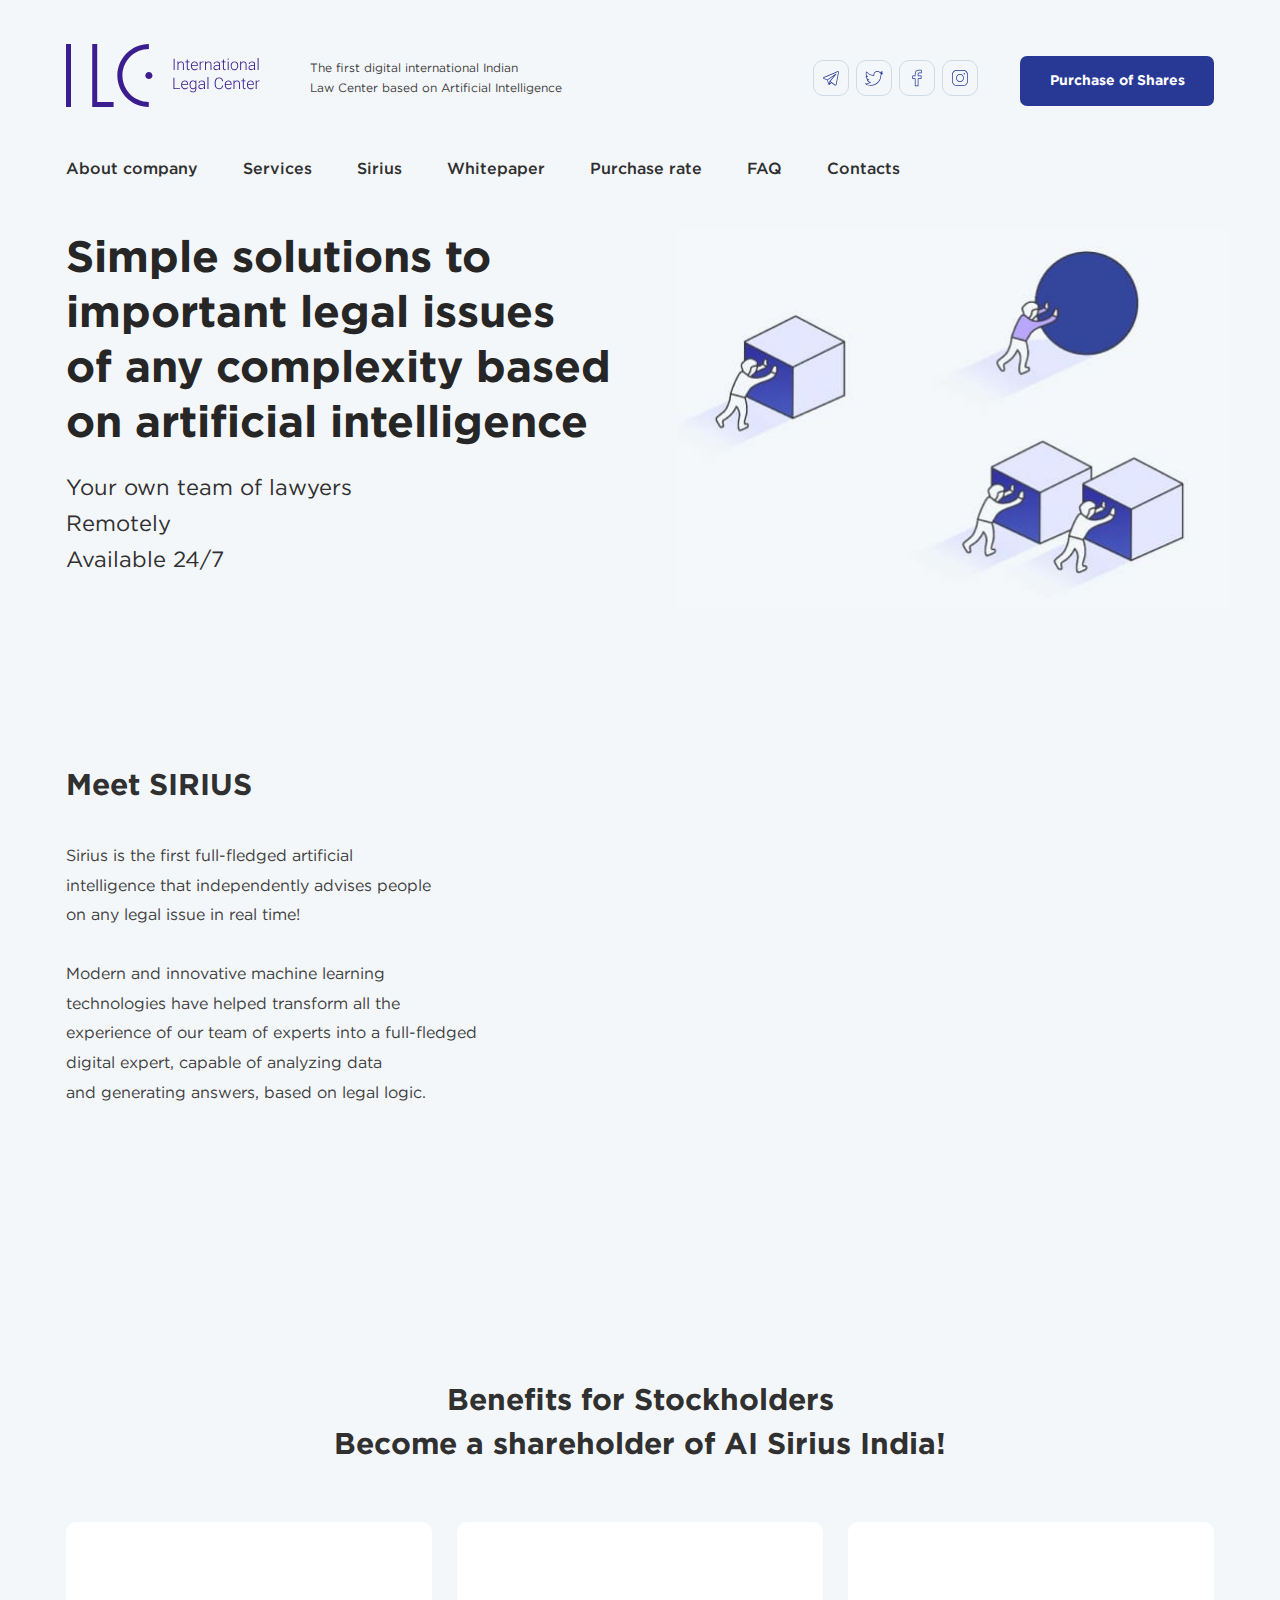
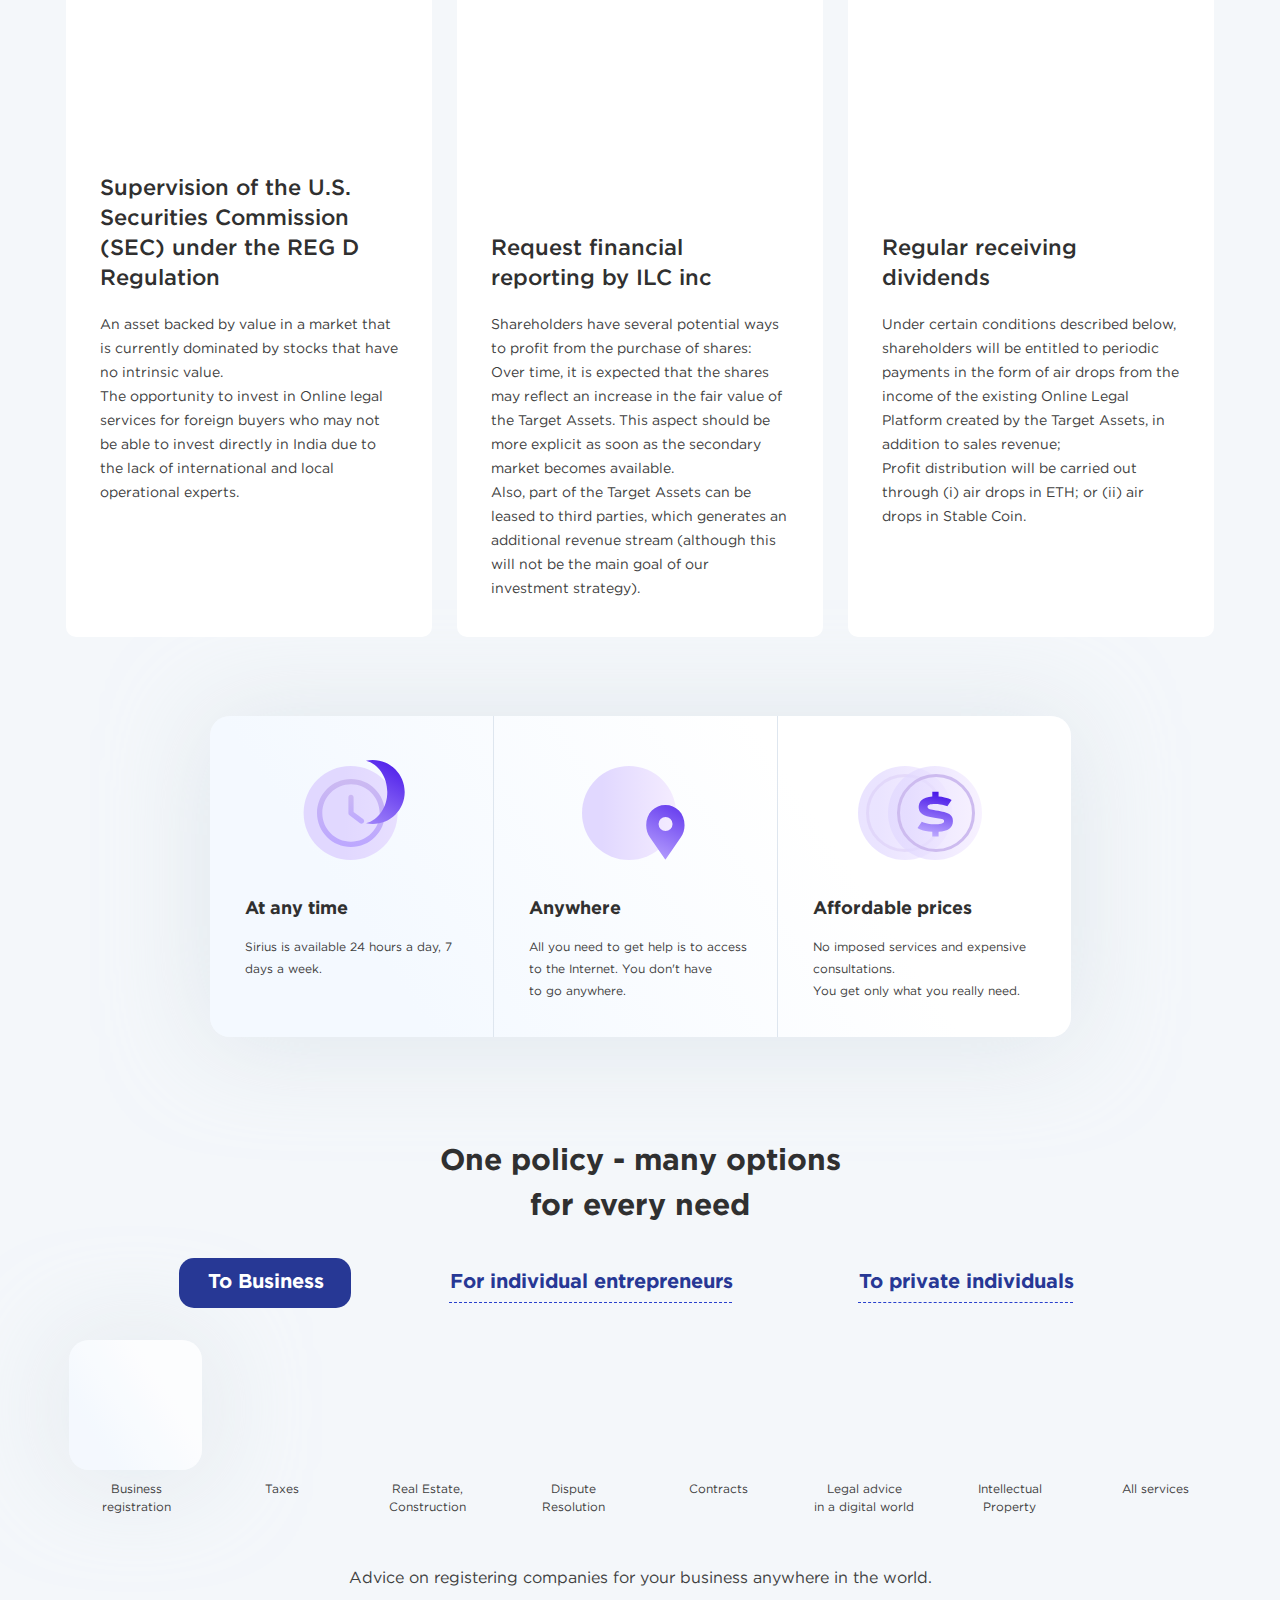
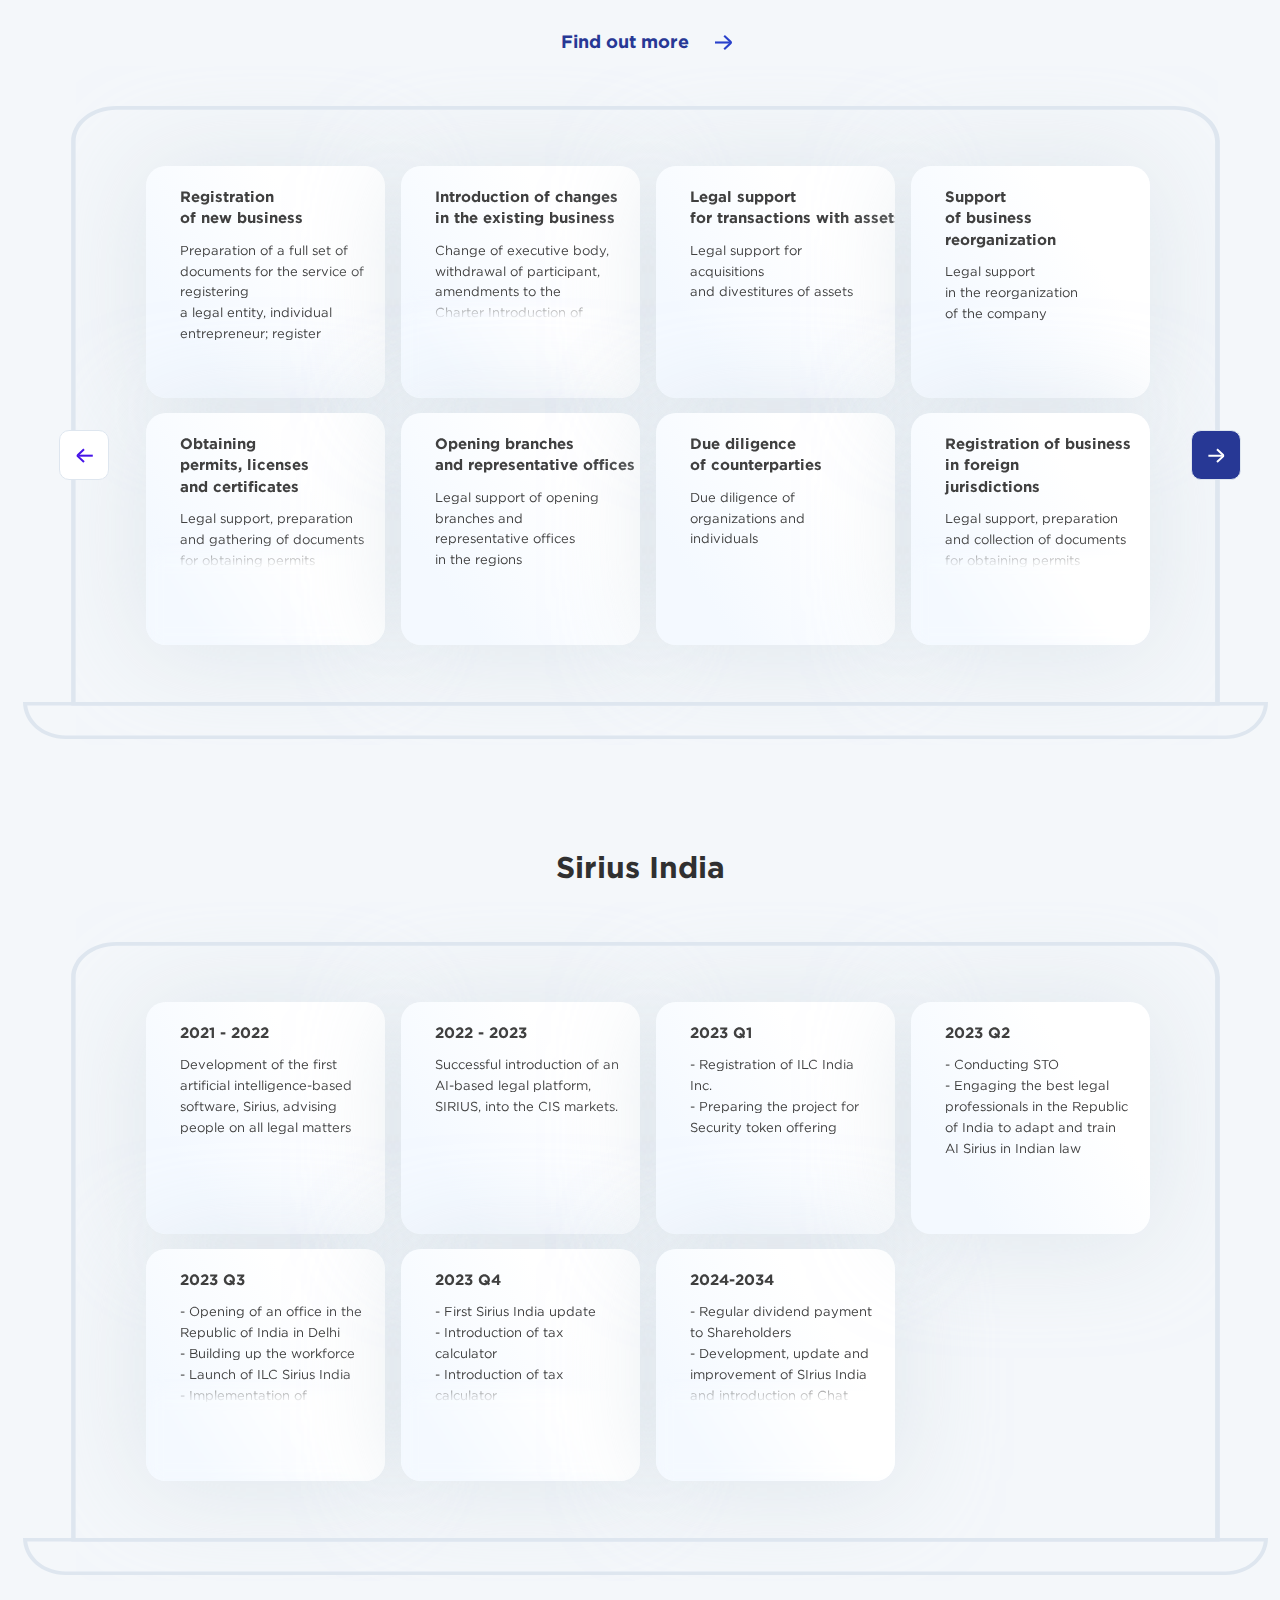
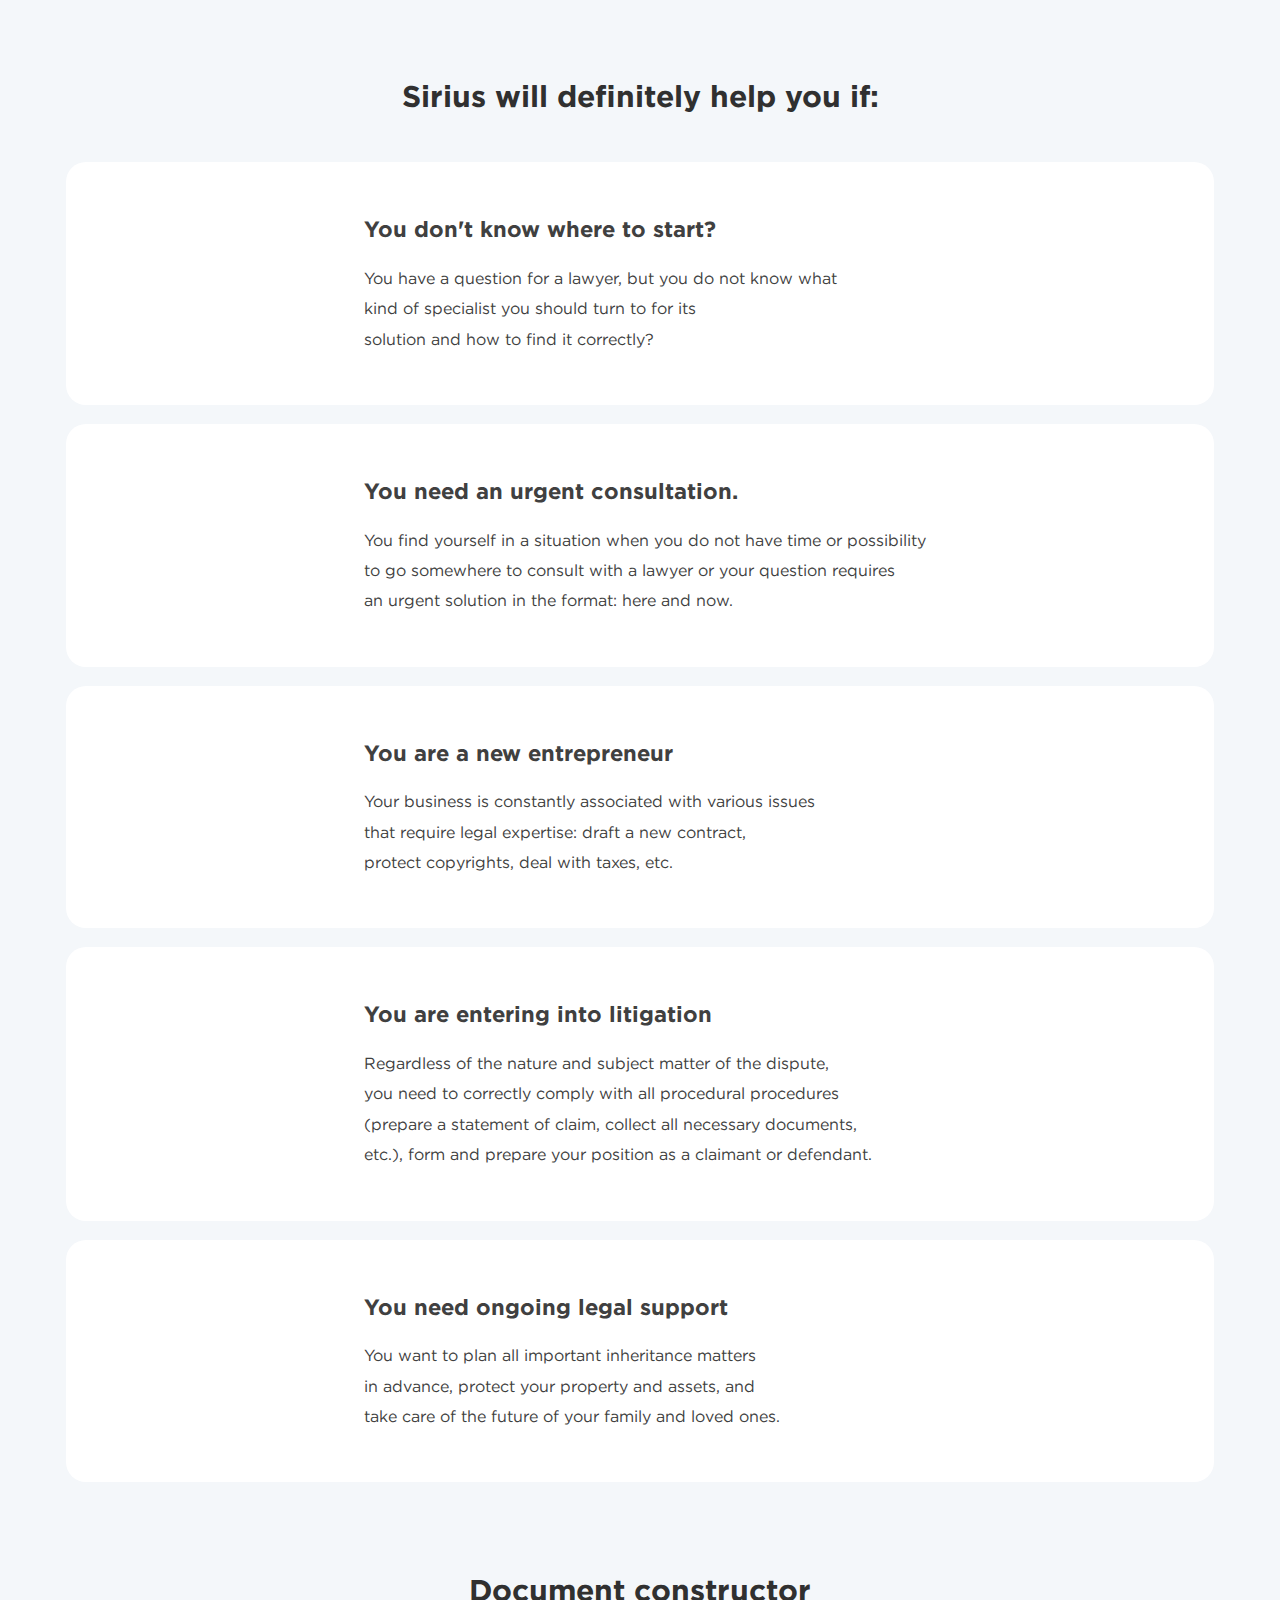
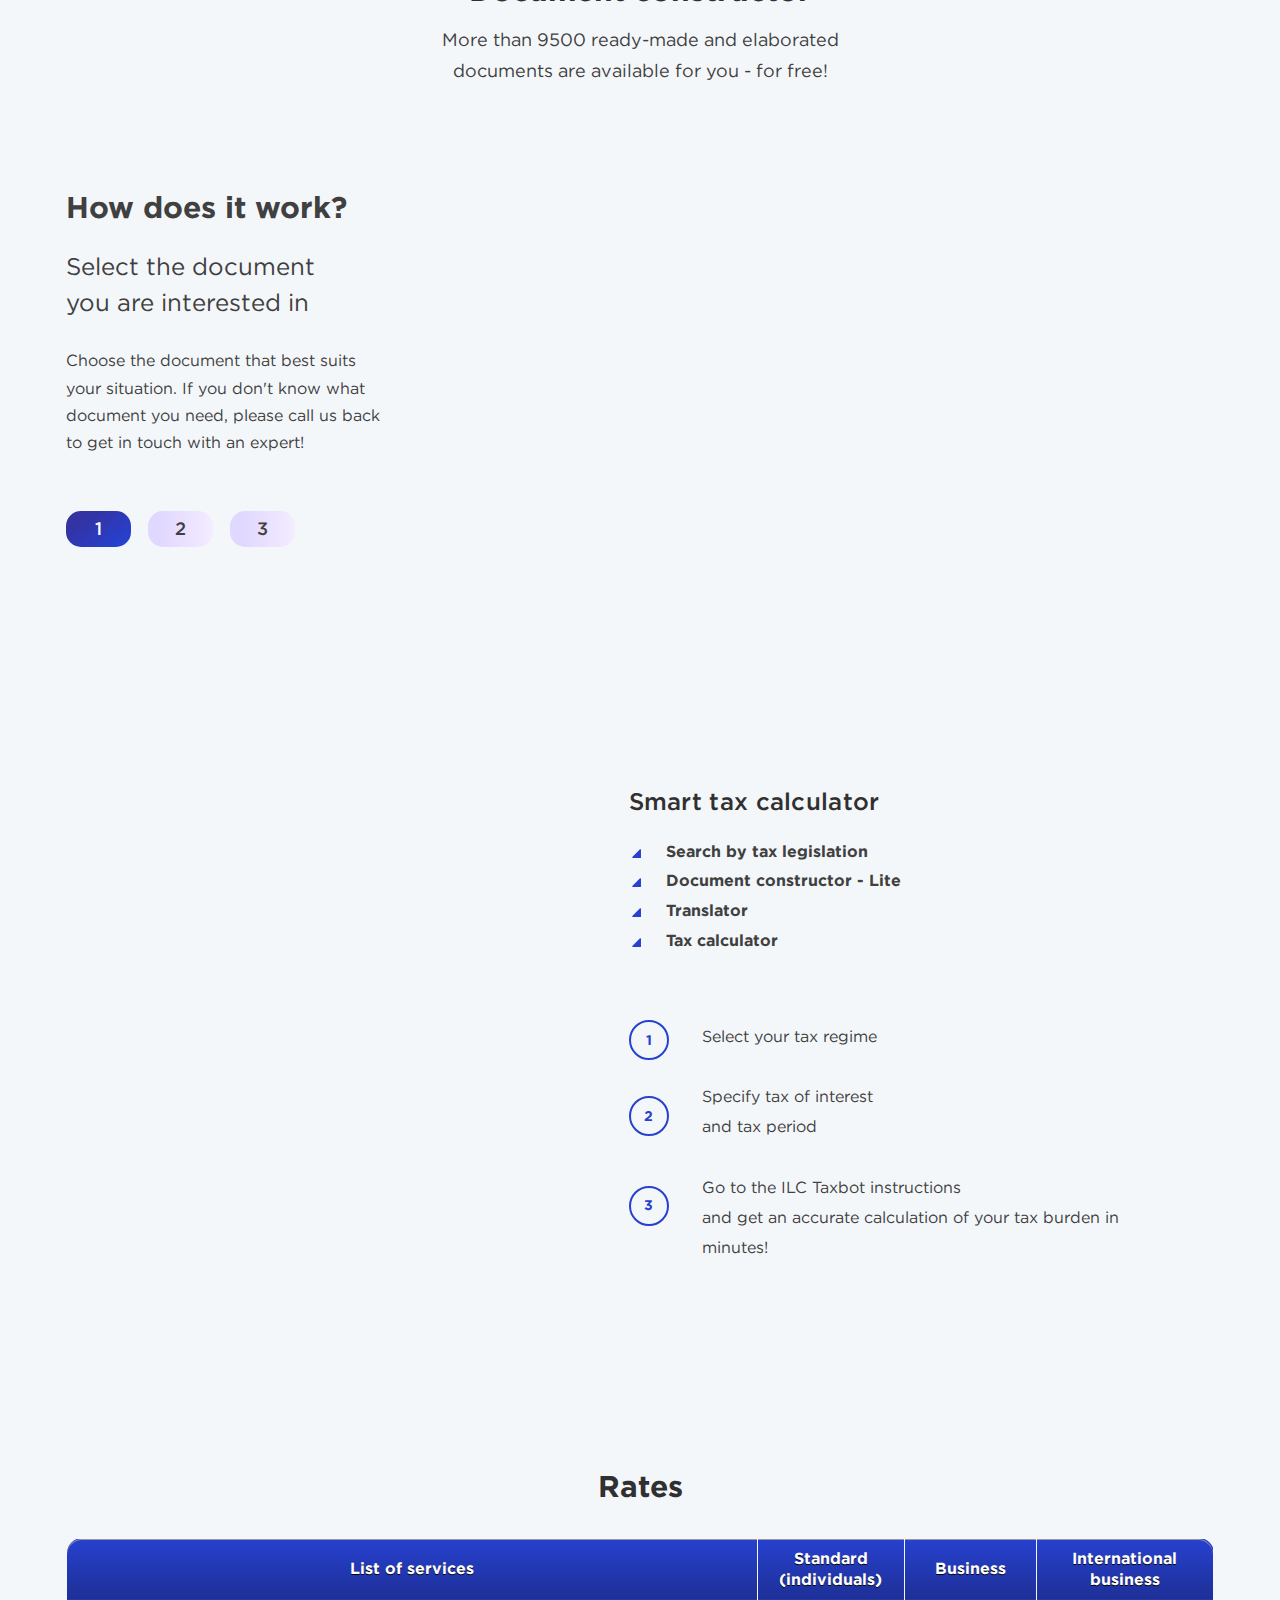
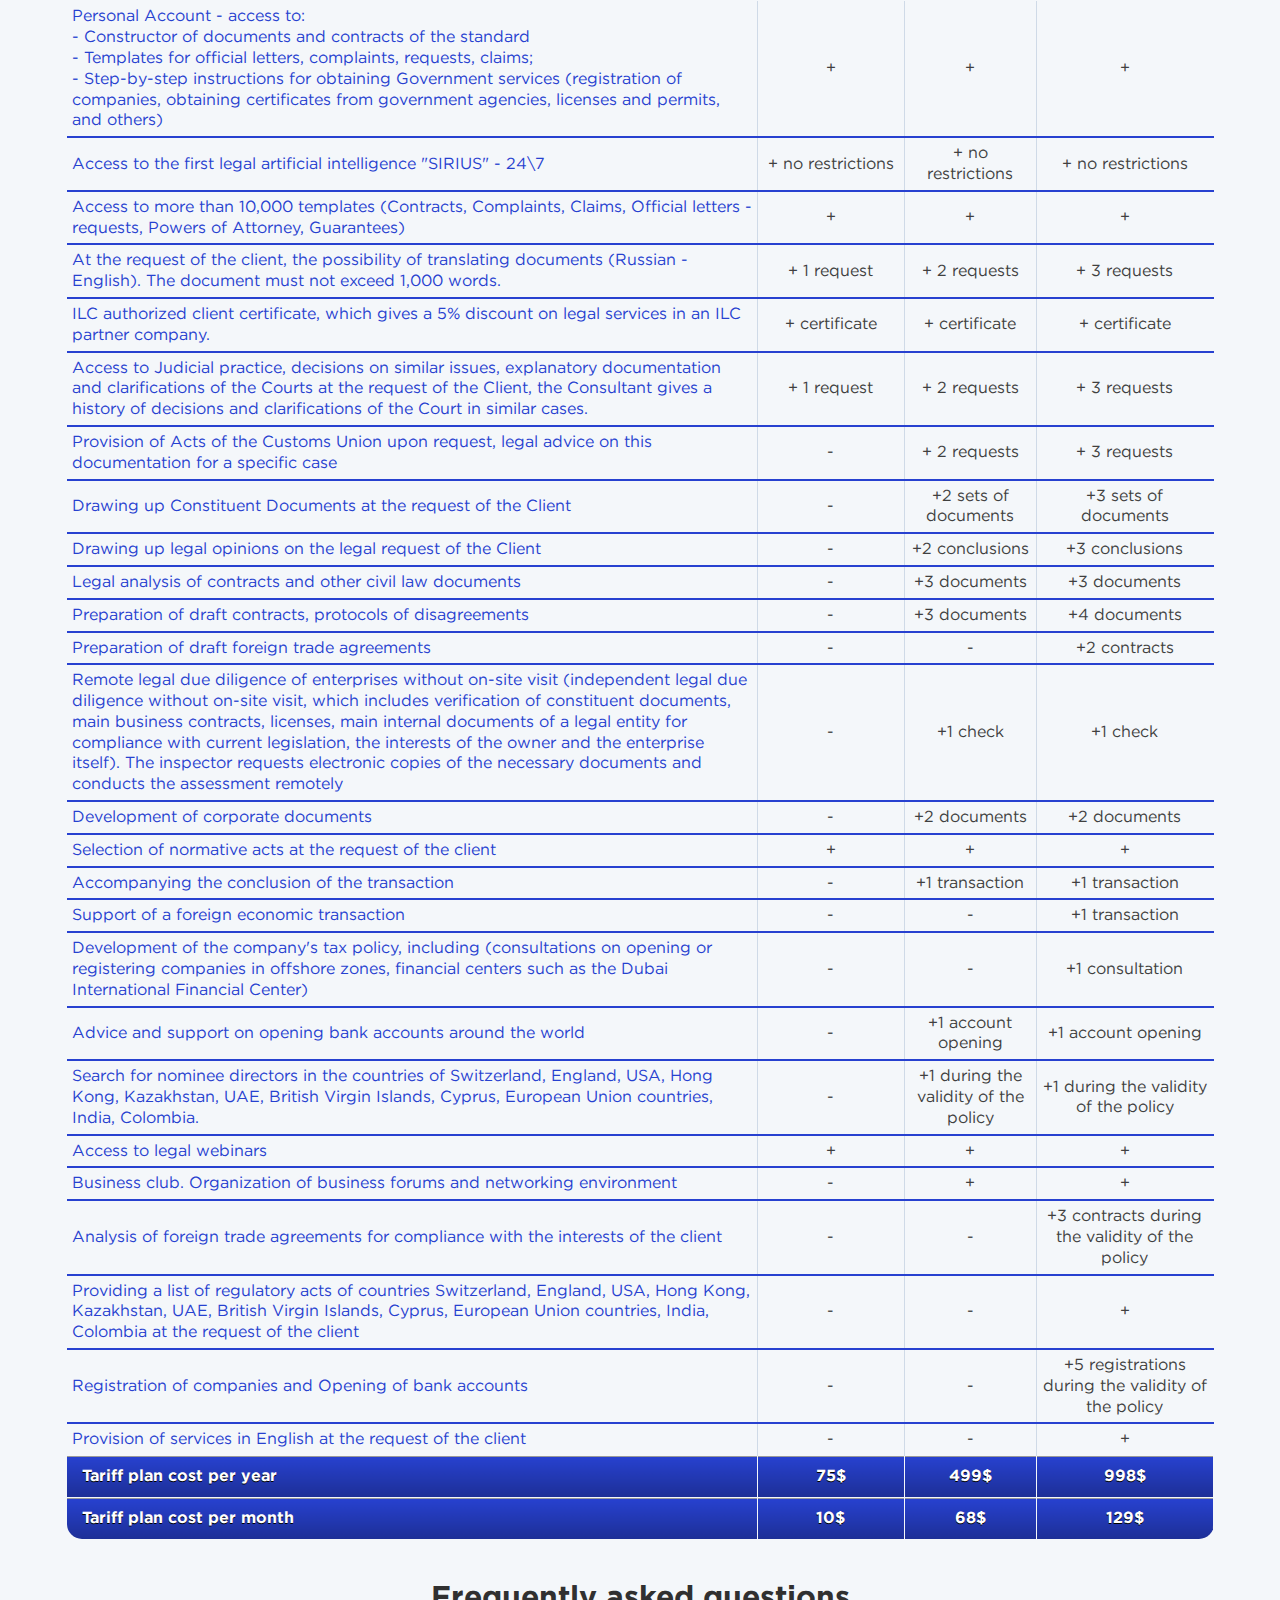
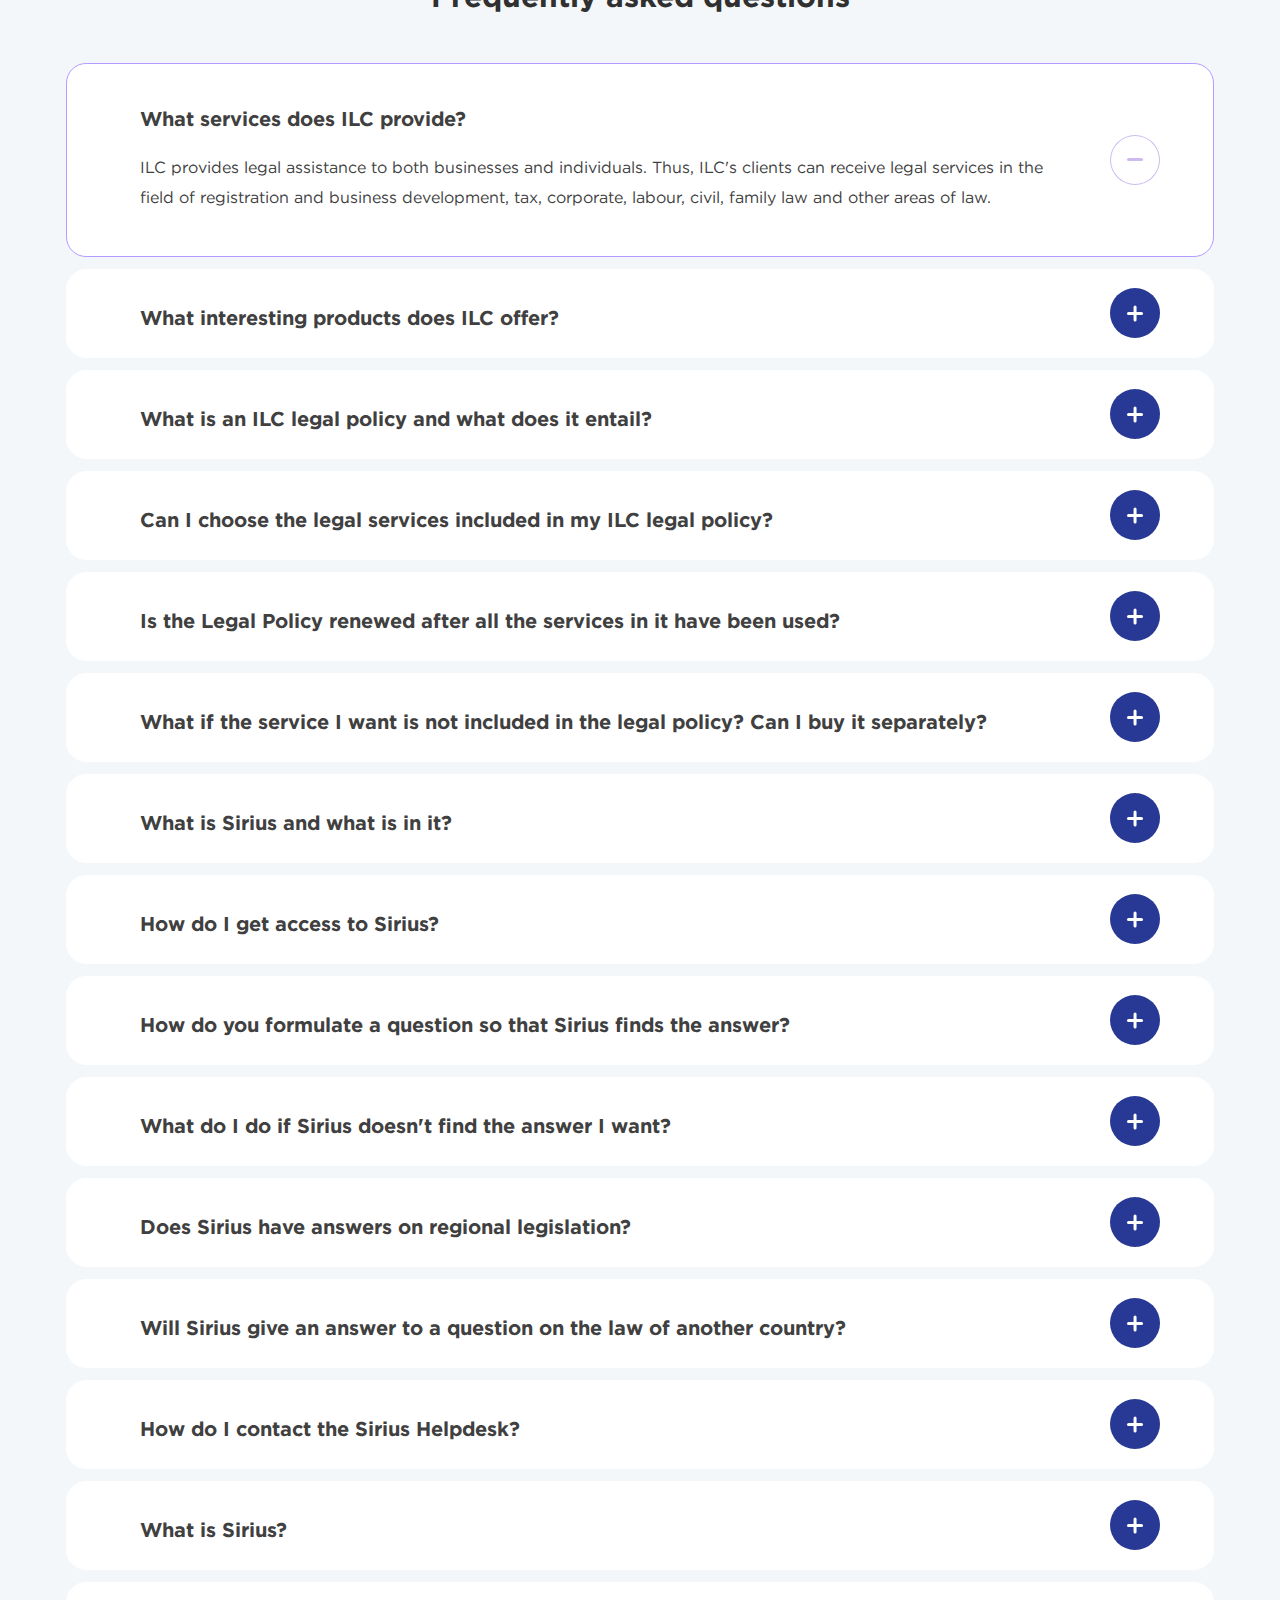
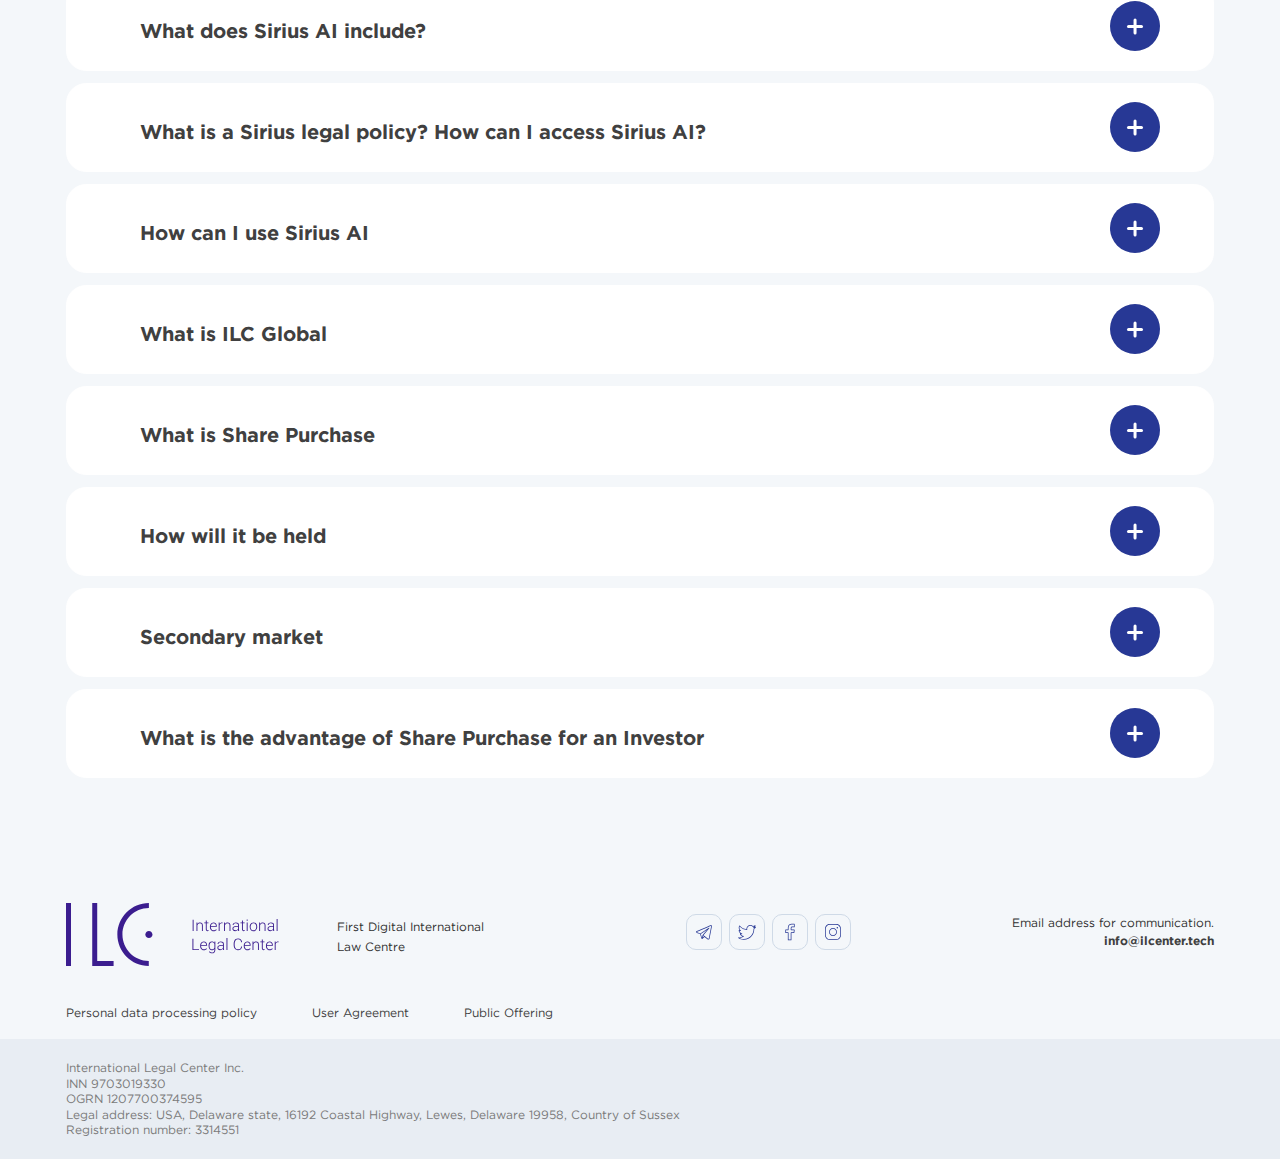
==== index.html @ 60cd6b54 "Add files via upload" ====
<!DOCTYPE html>
<html lang="en">
<head>
    <title>Main</title>
    <meta charset="UTF-8">
    <meta name="format-detection" content="telephone=no">
    <!-- <meta name="robots" content="noindex, nofollow"> -->
    <!-- Responsive -->
    <meta name="viewport" content="width=device-width, maximum-scale=1, user-scalable=0">
    <!-- <meta name="viewport" content="width=device-width, initial-scale=1.0, maximum-scale=1.0, user-scalable=0"> -->
    <!-- SEO -->
    <meta name="description" content="Описание страницы сайта">
    <meta name="keywords" content="Ключевые, слова, страницы">
    <!-- OG Tags -->
    <meta property="og:locale" content="en_EN">
    <meta property="og:title" content="ILCCENTER.TECH / MAIN">
    <meta property="og:description" content="Описание страницы сайта">
    <meta property="og:type" content="article">
    <meta property="og:image" content="http://fls.guru/meta/img/bg.jpg">
    <meta property="og:site_name" content="ILCCENTER.TECH">
    <!-- CSS Style -->
    <meta name="theme-color" content="#4985FF">
    <link href="img/body/favicon.svg" rel="icon" type="image/svg+xml" />
    <link rel="stylesheet" href="css/fonts.css">
    <link rel="stylesheet" href="css/style.css">
</head>
<body class="loading">
    <!-- Yandex.Metrika counter -->
<script type="text/javascript" >
   (function(m,e,t,r,i,k,a){m[i]=m[i]||function(){(m[i].a=m[i].a||[]).push(arguments)};
   m[i].l=1*new Date();k=e.createElement(t),a=e.getElementsByTagName(t)[0],k.async=1,k.src=r,a.parentNode.insertBefore(k,a)})
   (window, document, "script", "https://mc.yandex.ru/metrika/tag.js", "ym");

   ym(87389832, "init", {
        clickmap:true,
        trackLinks:true,
        accurateTrackBounce:true,
        webvisor:true,
        ecommerce:"dataLayer"
   });
</script>
<noscript><div><img src="https://mc.yandex.ru/watch/87389832" style="position:absolute; left:-9999px;" alt="" /></div></noscript>
<!-- /Yandex.Metrika counter -->
<div class="out-wrapper">
    <header class="header">
        <div class="container">
            <div class="header__wrap">
                <div class="header__logo">
                    <a href=".">
                        <img src="img/header/header-logo.svg" alt="logo">
                    </a>
                    <p class="header__description">
                        The first digital international Indian 
                        <br>
                        Law Center based on Artificial Intelligence
                        <!-- First Digital International
                        <br>
                        Law Center -->
                    </p>
                </div>
            
                <div class="header__contacts">
                    <div>
                    <!--  <a href="tel:88005113768">8 (800) 511-37-68</a> -->
                    </div>
                    <!-- <button class="header__btn-callback consultation" data-target-popup="callback">
                        <svg width="19" height="19" viewBox="0 0 19 19" fill="none" xmlns="http://www.w3.org/2000/svg"><path fill-rule="evenodd" clip-rule="evenodd" d="M4.15625 3.16665C4.15625 1.96428 5.13097.989563 6.33333.989563H12.6667C13.8691.989563 14.8438 1.96428 14.8438 3.16665V15.8333C14.8438 17.0357 13.8691 18.0104 12.6667 18.0104H6.33333C5.13097 18.0104 4.15625 17.0357 4.15625 15.8333V3.16665zM6.33333 2.17706C5.7868 2.17706 5.34375 2.62011 5.34375 3.16665V15.8333C5.34375 16.3799 5.7868 16.8229 6.33333 16.8229H12.6667C13.2132 16.8229 13.6562 16.3799 13.6562 15.8333V3.16665C13.6562 2.62011 13.2132 2.17706 12.6667 2.17706H6.33333z" fill="#4614e8"/><path fill-rule="evenodd" clip-rule="evenodd" d="M7.125.989563C6.79708.989563 6.53125 1.2554 6.53125 1.58331V2.37498C6.53125 3.14013 7.15152 3.7604 7.91667 3.7604H11.0833C11.8485 3.7604 12.4688 3.14013 12.4688 2.37498V1.58331C12.4688 1.2554 12.2029.989563 11.875.989563H7.125z" fill="#4614e8"/></svg>
                        <span>Заказать звонок</span>
                    </button> -->
                    <ul>
                        <li>
                            <a href="https://telegram.org/" target="_blank">
                                <svg xmlns="http://www.w3.org/2000/svg"  viewBox="0 0 50 50" width="18px" height="18px"><path d="M 44.376953 5.9863281 C 43.889905 6.0076957 43.415817 6.1432497 42.988281 6.3144531 C 42.565113 6.4845113 40.128883 7.5243408 36.53125 9.0625 C 32.933617 10.600659 28.256963 12.603668 23.621094 14.589844 C 14.349356 18.562196 5.2382813 22.470703 5.2382812 22.470703 L 5.3046875 22.445312 C 5.3046875 22.445312 4.7547875 22.629122 4.1972656 23.017578 C 3.9185047 23.211806 3.6186028 23.462555 3.3730469 23.828125 C 3.127491 24.193695 2.9479735 24.711788 3.015625 25.259766 C 3.2532479 27.184511 5.2480469 27.730469 5.2480469 27.730469 L 5.2558594 27.734375 L 14.158203 30.78125 C 14.385177 31.538434 16.858319 39.792923 17.402344 41.541016 C 17.702797 42.507484 17.984013 43.064995 18.277344 43.445312 C 18.424133 43.635633 18.577962 43.782915 18.748047 43.890625 C 18.815627 43.933415 18.8867 43.965525 18.957031 43.994141 C 18.958531 43.994806 18.959437 43.99348 18.960938 43.994141 C 18.969579 43.997952 18.977708 43.998295 18.986328 44.001953 L 18.962891 43.996094 C 18.979231 44.002694 18.995359 44.013801 19.011719 44.019531 C 19.043456 44.030655 19.062905 44.030268 19.103516 44.039062 C 20.123059 44.395042 20.966797 43.734375 20.966797 43.734375 L 21.001953 43.707031 L 26.470703 38.634766 L 35.345703 45.554688 L 35.457031 45.605469 C 37.010484 46.295216 38.415349 45.910403 39.193359 45.277344 C 39.97137 44.644284 40.277344 43.828125 40.277344 43.828125 L 40.310547 43.742188 L 46.832031 9.7519531 C 46.998903 8.9915162 47.022612 8.334202 46.865234 7.7402344 C 46.707857 7.1462668 46.325492 6.6299361 45.845703 6.34375 C 45.365914 6.0575639 44.864001 5.9649605 44.376953 5.9863281 z M 44.429688 8.0195312 C 44.627491 8.0103707 44.774102 8.032983 44.820312 8.0605469 C 44.866523 8.0881109 44.887272 8.0844829 44.931641 8.2519531 C 44.976011 8.419423 45.000036 8.7721605 44.878906 9.3242188 L 44.875 9.3359375 L 38.390625 43.128906 C 38.375275 43.162926 38.240151 43.475531 37.931641 43.726562 C 37.616914 43.982653 37.266874 44.182554 36.337891 43.792969 L 26.632812 36.224609 L 26.359375 36.009766 L 26.353516 36.015625 L 23.451172 33.837891 L 39.761719 14.648438 A 1.0001 1.0001 0 0 0 38.974609 13 A 1.0001 1.0001 0 0 0 38.445312 13.167969 L 14.84375 28.902344 L 5.9277344 25.849609 C 5.9277344 25.849609 5.0423771 25.356927 5 25.013672 C 4.99765 24.994652 4.9871961 25.011869 5.0332031 24.943359 C 5.0792101 24.874869 5.1948546 24.759225 5.3398438 24.658203 C 5.6298218 24.456159 5.9609375 24.333984 5.9609375 24.333984 L 5.9941406 24.322266 L 6.0273438 24.308594 C 6.0273438 24.308594 15.138894 20.399882 24.410156 16.427734 C 29.045787 14.44166 33.721617 12.440122 37.318359 10.902344 C 40.914175 9.3649615 43.512419 8.2583658 43.732422 8.1699219 C 43.982886 8.0696253 44.231884 8.0286918 44.429688 8.0195312 z M 33.613281 18.792969 L 21.244141 33.345703 L 21.238281 33.351562 A 1.0001 1.0001 0 0 0 21.183594 33.423828 A 1.0001 1.0001 0 0 0 21.128906 33.507812 A 1.0001 1.0001 0 0 0 20.998047 33.892578 A 1.0001 1.0001 0 0 0 20.998047 33.900391 L 19.386719 41.146484 C 19.35993 41.068197 19.341173 41.039555 19.3125 40.947266 L 19.3125 40.945312 C 18.800713 39.30085 16.467362 31.5161 16.144531 30.439453 L 33.613281 18.792969 z M 22.640625 35.730469 L 24.863281 37.398438 L 21.597656 40.425781 L 22.640625 35.730469 z"/></svg>
                            </a>
                        </li>
                        <li>
                            <a href="https://twitter.com/" target="_blank">
                                <svg xmlns="http://www.w3.org/2000/svg"  viewBox="0 0 50 50" width="18px" height="18px"><path d="M 34.21875 5.46875 C 28.238281 5.46875 23.375 10.332031 23.375 16.3125 C 23.375 16.671875 23.464844 17.023438 23.5 17.375 C 16.105469 16.667969 9.566406 13.105469 5.125 7.65625 C 4.917969 7.394531 4.597656 7.253906 4.261719 7.277344 C 3.929688 7.300781 3.632813 7.492188 3.46875 7.78125 C 2.535156 9.386719 2 11.234375 2 13.21875 C 2 15.621094 2.859375 17.820313 4.1875 19.625 C 3.929688 19.511719 3.648438 19.449219 3.40625 19.3125 C 3.097656 19.148438 2.726563 19.15625 2.425781 19.335938 C 2.125 19.515625 1.941406 19.839844 1.9375 20.1875 L 1.9375 20.3125 C 1.9375 23.996094 3.84375 27.195313 6.65625 29.15625 C 6.625 29.152344 6.59375 29.164063 6.5625 29.15625 C 6.21875 29.097656 5.871094 29.21875 5.640625 29.480469 C 5.410156 29.742188 5.335938 30.105469 5.4375 30.4375 C 6.554688 33.910156 9.40625 36.5625 12.9375 37.53125 C 10.125 39.203125 6.863281 40.1875 3.34375 40.1875 C 2.582031 40.1875 1.851563 40.148438 1.125 40.0625 C 0.65625 40 0.207031 40.273438 0.0507813 40.71875 C -0.109375 41.164063 0.0664063 41.660156 0.46875 41.90625 C 4.980469 44.800781 10.335938 46.5 16.09375 46.5 C 25.425781 46.5 32.746094 42.601563 37.65625 37.03125 C 42.566406 31.460938 45.125 24.226563 45.125 17.46875 C 45.125 17.183594 45.101563 16.90625 45.09375 16.625 C 46.925781 15.222656 48.5625 13.578125 49.84375 11.65625 C 50.097656 11.285156 50.070313 10.789063 49.777344 10.445313 C 49.488281 10.101563 49 9.996094 48.59375 10.1875 C 48.078125 10.417969 47.476563 10.441406 46.9375 10.625 C 47.648438 9.675781 48.257813 8.652344 48.625 7.5 C 48.75 7.105469 48.613281 6.671875 48.289063 6.414063 C 47.964844 6.160156 47.511719 6.128906 47.15625 6.34375 C 45.449219 7.355469 43.558594 8.066406 41.5625 8.5 C 39.625 6.6875 37.074219 5.46875 34.21875 5.46875 Z M 34.21875 7.46875 C 36.769531 7.46875 39.074219 8.558594 40.6875 10.28125 C 40.929688 10.53125 41.285156 10.636719 41.625 10.5625 C 42.929688 10.304688 44.167969 9.925781 45.375 9.4375 C 44.679688 10.375 43.820313 11.175781 42.8125 11.78125 C 42.355469 12.003906 42.140625 12.53125 42.308594 13.011719 C 42.472656 13.488281 42.972656 13.765625 43.46875 13.65625 C 44.46875 13.535156 45.359375 13.128906 46.3125 12.875 C 45.457031 13.800781 44.519531 14.636719 43.5 15.375 C 43.222656 15.578125 43.070313 15.90625 43.09375 16.25 C 43.109375 16.65625 43.125 17.058594 43.125 17.46875 C 43.125 23.71875 40.726563 30.503906 36.15625 35.6875 C 31.585938 40.871094 24.875 44.5 16.09375 44.5 C 12.105469 44.5 8.339844 43.617188 4.9375 42.0625 C 9.15625 41.738281 13.046875 40.246094 16.1875 37.78125 C 16.515625 37.519531 16.644531 37.082031 16.511719 36.683594 C 16.378906 36.285156 16.011719 36.011719 15.59375 36 C 12.296875 35.941406 9.535156 34.023438 8.0625 31.3125 C 8.117188 31.3125 8.164063 31.3125 8.21875 31.3125 C 9.207031 31.3125 10.183594 31.1875 11.09375 30.9375 C 11.53125 30.808594 11.832031 30.402344 11.816406 29.945313 C 11.800781 29.488281 11.476563 29.097656 11.03125 29 C 7.472656 28.28125 4.804688 25.382813 4.1875 21.78125 C 5.195313 22.128906 6.226563 22.402344 7.34375 22.4375 C 7.800781 22.464844 8.214844 22.179688 8.355469 21.746094 C 8.496094 21.3125 8.324219 20.835938 7.9375 20.59375 C 5.5625 19.003906 4 16.296875 4 13.21875 C 4 12.078125 4.296875 11.03125 4.6875 10.03125 C 9.6875 15.519531 16.6875 19.164063 24.59375 19.5625 C 24.90625 19.578125 25.210938 19.449219 25.414063 19.210938 C 25.617188 18.96875 25.695313 18.648438 25.625 18.34375 C 25.472656 17.695313 25.375 17.007813 25.375 16.3125 C 25.375 11.414063 29.320313 7.46875 34.21875 7.46875 Z"/></svg>
                            </a>
                        </li>
                        <li>
                            <a href="https://facebook.com/" target="_blank">
                                <svg xmlns="http://www.w3.org/2000/svg"  viewBox="0 0 50 50" width="18px" height="18px"><path d="M 30.140625 2 C 26.870375 2 24.045399 2.9969388 22.0625 4.9667969 C 20.079601 6.936655 19 9.823825 19 13.367188 L 19 18 L 13 18 A 1.0001 1.0001 0 0 0 12 19 L 12 27 A 1.0001 1.0001 0 0 0 13 28 L 19 28 L 19 47 A 1.0001 1.0001 0 0 0 20 48 L 28 48 A 1.0001 1.0001 0 0 0 29 47 L 29 28 L 36 28 A 1.0001 1.0001 0 0 0 36.992188 27.125 L 37.992188 19.125 A 1.0001 1.0001 0 0 0 37 18 L 29 18 L 29 14 C 29 12.883334 29.883334 12 31 12 L 37 12 A 1.0001 1.0001 0 0 0 38 11 L 38 3.3457031 A 1.0001 1.0001 0 0 0 37.130859 2.3554688 C 36.247185 2.2382213 33.057174 2 30.140625 2 z M 30.140625 4 C 32.578477 4 34.935105 4.195047 36 4.2949219 L 36 10 L 31 10 C 28.802666 10 27 11.802666 27 14 L 27 19 A 1.0001 1.0001 0 0 0 28 20 L 35.867188 20 L 35.117188 26 L 28 26 A 1.0001 1.0001 0 0 0 27 27 L 27 46 L 21 46 L 21 27 A 1.0001 1.0001 0 0 0 20 26 L 14 26 L 14 20 L 20 20 A 1.0001 1.0001 0 0 0 21 19 L 21 13.367188 C 21 10.22255 21.920305 7.9269075 23.472656 6.3847656 C 25.025007 4.8426237 27.269875 4 30.140625 4 z"/></svg>
                            </a>
                        </li>
                        <li>
                            <a href="https://instagram.com/" target="_blank">
                                <svg xmlns="http://www.w3.org/2000/svg"  viewBox="0 0 50 50" width="18px" height="18px"><path d="M 16 3 C 8.8324839 3 3 8.8324839 3 16 L 3 34 C 3 41.167516 8.8324839 47 16 47 L 34 47 C 41.167516 47 47 41.167516 47 34 L 47 16 C 47 8.8324839 41.167516 3 34 3 L 16 3 z M 16 5 L 34 5 C 40.086484 5 45 9.9135161 45 16 L 45 34 C 45 40.086484 40.086484 45 34 45 L 16 45 C 9.9135161 45 5 40.086484 5 34 L 5 16 C 5 9.9135161 9.9135161 5 16 5 z M 37 11 A 2 2 0 0 0 35 13 A 2 2 0 0 0 37 15 A 2 2 0 0 0 39 13 A 2 2 0 0 0 37 11 z M 25 14 C 18.936712 14 14 18.936712 14 25 C 14 31.063288 18.936712 36 25 36 C 31.063288 36 36 31.063288 36 25 C 36 18.936712 31.063288 14 25 14 z M 25 16 C 29.982407 16 34 20.017593 34 25 C 34 29.982407 29.982407 34 25 34 C 20.017593 34 16 29.982407 16 25 C 16 20.017593 20.017593 16 25 16 z"/></svg>
                            </a>
                        </li>
                    </ul>
                </div>
                <div class="header__login">
                    <a class="btn btn-primary" href="https://sirius-ai.online/site/login#enter" target="_blank">Purchase of Shares</a>
                </div>
                <nav class="header__nav">
                    <ul>
                        <li>
                            <a href="#" data-scroll="#about">About company</a>
                        </li>
                        <li>
                            <a href="#" data-scroll="#services">Services</a>
                        </li>
                        <li>
                            <a href="#" data-scroll="#sirius">Sirius</a>
                        </li>
                        <li>
                            <a href="https://www.gitbook.com/">Whitepaper</a>
                        </li>
                        <li>
                            <a href="#" data-scroll="#tariff">Purchase rate</a>
                        </li>
                        <li>
                            <a href="#" data-scroll="#faq">FAQ</a>
                        </li>
                        <li>
                            <a href="#" data-scroll="#contacts">Contacts</a>
                        </li>
                        <li>
                            <a href="tel:88005113768" class="header__nav-phone">8 (800) 511-37-68</a>
                        </li>
                    </ul>
                </nav>
                <div class="header__mobile">
                    <div class="header__phone-mobile consultation" data-target-popup="callback">
                        <img src="img/header/header-phone.svg" alt="Phone button">
                    </div>
                    <div class="header__burger__content">
                        <div class="header__burger">
                            <span></span>
                        </div>
                    </div>
                </div>
            </div>
        </div>
    </header>
    <div class="wrapper">
        <main class="page">
            <section class="home">
                <div class="container">
                    <div class="home__wrap">
                        <h1>
                            Simple solutions to 
                            <br>
                            important legal issues 
                            <br>
                            of any complexity based 
                            <br>
                            on artificial intelligence
                        </h1>
                        <p class="home__description">
                            Your own team of lawyers
                            <br>
                            Remotely
                            <br>
                            Available 24/7
                        </p>
                        <!-- <button class="btn btn-primary btn-animation consultation" data-target-popup="callback">
                            Get product consultation
                        </button> -->
                        <!-- <div class="link-down">
                            <svg width="20" height="20" viewBox="0 0 20 20" fill="none" xmlns="http://www.w3.org/2000/svg"><g clip-path="url(#clip011pa)"><path d="M10.5487 15.1617 19.784 5.92649C20.0792 5.62076 20.0708 5.13356 19.765 4.83829 19.4668 4.55023 18.994 4.55023 18.6958 4.83829L10.0046 13.5294 1.31354 4.83829C1.01303 4.53783.525837 4.53783.22533 4.83829-.0751286 5.13884-.0751286 5.62599.22533 5.92649L9.46054 15.1617C9.76109 15.4622 10.2482 15.4622 10.5487 15.1617z" fill="#baa1df"/></g><defs><clipPath id="clip011pa"><path d="M0 0h20v20H0z" fill="#fff" transform="translate(20) rotate(90)"/></clipPath></defs></svg>
                        </div> -->
                    </div>
                    <div class="home__bg">
                        <img src="img/body/placeholder.svg" data-src="img/home/home-img.jpg" class="before" width="1200" height="1000" alt="">
                    </div>
                </div>
            </section>            
            <section class="acquaintance" id="sirius">
                <div class="container">
                    <div class="acquaintance__wrap">
                        <div class="acquaintance__left">
                            <h2>Meet SIRIUS</h2>
                            <div class="acquaintance__left-text">
                                <p>
                                    Sirius is the first full-fledged artificial 
                                    <br>
                                    intelligence that independently advises people
                                    <br>
                                    on any legal issue in real time!
                                    <br>
                                </p>
                                <br>
                                <p>
                                    Modern and innovative machine learning 
                                    <br>
                                    technologies have helped transform all the 
                                    <br>
                                    experience of our team of experts into a full-fledged
                                    <br>
                                    digital expert, capable of analyzing data 
                                    <br>
                                    and generating answers, based on legal logic.
                                </p>
                            </div>
                            <!-- <div class="acquaintance__bottom">
                                Sirius will be available to you as soon as you 
                                <br>
                                purchase your ILC legal certificate and become
                                <br>
                                an integral part of it!
                            </div> -->
                        </div>
                        <div class="acquaintance__right">
                            <div class="acquaintance__laptop">
                                <svg width="921" height="534" viewBox="0 0 921 534" fill="none" xmlns="http://www.w3.org/2000/svg"><path d="M83.4565 29.898v475.84H837.544V29.898C837.544 13.3872 824.28.0 807.887.0H113.113C96.7201.0 83.4565 13.3872 83.4565 29.898zM86.4371 29.898C86.4371 15.0234 98.3595 3.12368 113.113 3.12368H807.738C822.492 3.12368 834.414 15.1721 834.414 29.898V502.763H86.4371V29.898z" fill="#dee6ef"/><path d="M0 502.763C0 520.018 14.0087 534 31.2961 534H889.704C906.991 534 921 520.018 921 502.763H0zM3.12961 505.738H917.87C916.38 519.869 904.309 531.025 889.704 531.025H31.2961C16.6913 531.025 4.6199 519.869 3.12961 505.738z" fill="#dee6ef"/><rect x="95" y="11" width="731" height="484" rx="20" fill="#34449C"/><defs><linearGradient id="paint0_linearmobile1" x1="653.128" y1="478.649" x2="464.151" y2="54.4848" gradientUnits="userSpaceOnUse"><stop stop-color="#34449c" offset="0"/><stop offset="1" stop-color="#3333a3"/></linearGradient></defs></svg>
                                <img src="img/body/placeholder.svg" data-src="img/body/sphere-sirius.gif" class="lazy acquaintance__laptop-animate" alt="">
                                <div class="acquaintance__picture-text">SIRIUS</div>
                            </div>
                            <div class="acquaintance__mobile">
                                <svg width="210" height="391" viewBox="0 0 210 391" fill="none" xmlns="http://www.w3.org/2000/svg"><g clip-path="url(#cliplaptop1)"><rect x="3" y="1" width="202" height="389" rx="30" fill="#f4f7fa"/><path d="M172.882 390.029H36.9904C18.2658 390.029 3.01758 374.781 3.01758 356.056V34.7629C3.01758 16.0383 18.2658.790039 36.9904.790039H172.882C191.606.790039 206.855 16.0383 206.855 34.7629V356.056C206.855 374.781 191.606 390.029 172.882 390.029zM36.9904 2.89688C19.4246 2.89688 5.12442 17.1971 5.12442 34.7629V356.056C5.12442 373.622 19.4246 387.922 36.9904 387.922H172.882C190.448 387.922 204.748 373.622 204.748 356.056V34.7629C204.748 17.1971 190.448 2.89688 172.882 2.89688H36.9904z" fill="#dee6ef"/><path d="M173.145 383.972H37.2537C21.7158 383.972 9.07471 371.331 9.07471 355.793V34.4993C9.07471 18.9614 21.7158 6.32031 37.2537 6.32031H173.145C188.683 6.32031 201.324 18.9614 201.324 34.4993V355.793C201.324 371.331 188.683 383.972 173.145 383.972zM37.2537 7.90044C22.5848 7.90044 10.6548 19.8304 10.6548 34.4993V355.793C10.6548 370.462 22.5848 382.392 37.2537 382.392H173.145C187.814 382.392 199.744 370.462 199.744 355.793V34.4993C199.744 19.8304 187.814 7.90044 173.145 7.90044H37.2537z" fill="#dee6ef"/><path d="M208.961 120.617C208.961 121.486 208.013 122.197 206.854 122.197 205.696 122.197 204.748 121.486 204.748 120.617V87.4341C204.748 86.5651 205.696 85.854 206.854 85.854 208.013 85.854 208.961 86.5651 208.961 87.4341V120.617z" fill="#dee6ef"/><path d="M4.51861 111.32C4.12358 110.978 3.59686 110.767 3.01748 110.767 1.85872 110.767.910645 111.61.910645 112.611V114.77 129.623 131.783C.910645 132.283 1.14766 132.757 1.51636 133.1 1.91139 133.442 2.4381 133.653 3.01748 133.653 4.17624 133.653 5.12432 132.81 5.12432 131.809V129.65 114.796 112.637C5.12432 112.11 4.8873 111.636 4.51861 111.32z" fill="#dee6ef"/><path d="M4.51861 86.2752C4.12358 85.9328 3.59686 85.7222 3.01748 85.7222 1.85872 85.7222.910645 86.5649.910645 87.5657V89.7252 104.578 106.738C.910645 107.238 1.14766 107.712 1.51636 108.055 1.91139 108.397 2.4381 108.608 3.01748 108.608 4.17624 108.608 5.12432 107.765 5.12432 106.764V104.605 89.7515 87.592C5.12432 87.0653 4.8873 86.5912 4.51861 86.2752z" fill="#dee6ef"/><path d="M4.51861 56.2792C4.12358 55.9368 3.59686 55.7524 3.01748 55.7524 1.85872 55.7524.910645 56.5688.910645 57.5959V59.7291v8.5591V70.4213C.910645 70.9217 1.14766 71.3957 1.51636 71.7118 1.91139 72.0541 2.4381 72.2385 3.01748 72.2385 4.17624 72.2385 5.12432 71.4221 5.12432 70.395V68.2618 59.7028 57.5696C5.12432 57.0692 4.8873 56.6215 4.51861 56.2792z" fill="#dee6ef"/></g><rect x="15.4062" y="13.0776" width="179.182" height="363.964" rx="23" fill="#34449C"/><defs><linearGradient id="paint0_linearmobile1098" x1="152.214" y1="364.745" x2="-29.9593" y2="231.463" gradientUnits="userSpaceOnUse"><stop stop-color="#34449c" offset="0"/><stop offset="1" stop-color="#3333a3"/></linearGradient><clipPath id="cliplaptop1"><path d="M0 0h208.456v389.861H0z" fill="#fff" transform="translate(0.70752 0.479004)"/></clipPath></defs></svg>
                                <img src="img/body/placeholder.svg" data-src="img/body/sphere-sirius.gif" class="lazy acquaintance__mobile-animate" alt="">
                                <div class="acquaintance__picture-text">SIRIUS</div>
                            </div>
                            <!--<div class="acquaintance__button-wrap">
                                <div class="acquaintance__button-wrap-title">
                                    Чем могу вам помочь?
                                </div>
                                <button class="btn btn-primary asking" data-target-popup="FAQ">Задайте вопрос</button>
                            </div>-->
                        </div>
                    </div>
                </div>
            </section>
            <section class="legal-policy">
                <div class="container">
                    <div class="legal-policy__wrap">
                        <h2>
                            Benefits for Stockholders
                            <br>
                            Become a shareholder of AI Sirius India!

                            <!-- Юридический полис
                            <br>
                            для всех и для каждого -->
                        </h2>
                        <div class="legal-policy__list">
                            <div class="legal-policy__item">
                                <div class="legal-policy__item-wrap">
                                    <div class="legal-policy__item-photo">
                                        <img src="img/body/placeholder.svg" class="lazy" width="236" height="189" data-src="img/legal-policy/1.gif" alt="">
                                    </div>
                                    <div class="legal-policy__item-content">
                                        <h3>
                                            Supervision of the U.S. Securities Commission (SEC) under the REG D Regulation
                                        </h3>
                                        <p>
                                            An asset backed by value in a market that is currently dominated by stocks that have no intrinsic value.
                                            <br>
                                            The opportunity to invest in Online legal services for foreign buyers who may not be able to invest directly in India due to the lack of international and local operational experts.
                                        </p>
                                    </div>
                                </div>
                            </div>
                            <div class="legal-policy__item">
                                <div class="legal-policy__item-wrap">
                                    <div class="legal-policy__item-photo">
                                        <img src="img/body/placeholder.svg" class="lazy" width="235" height="185" data-src="img/legal-policy/2.gif" alt="">
                                    </div>
                                    <div class="legal-policy__item-content">
                                        <h3>
                                            Request financial reporting by ILC inc
                                        </h3>
                                        <p>
                                            Shareholders have several potential ways to profit from the purchase of shares:
                                            <br>
                                            Over time, it is expected that the shares may reflect an increase in the fair value of the Target Assets. This aspect should be more explicit as soon as the secondary market becomes available.
                                            <br>
                                            Also, part of the Target Assets can be leased to third parties, which generates an additional revenue stream (although this will not be the main goal of our investment strategy).
                                        </p>
                                    </div>
                                </div>
                            </div>
                            <div class="legal-policy__item">
                                <div class="legal-policy__item-wrap">
                                    <div class="legal-policy__item-photo">
                                        <img src="img/body/placeholder.svg" class="lazy photo-3" width="265" height="212" data-src="img/legal-policy/3.gif" alt="">
                                    </div>
                                    <div class="legal-policy__item-content">
                                        <h3>
                                            Regular receiving dividends
                                        </h3>
                                        <p>
                                            
                                            Under certain conditions described below, shareholders will be entitled to periodic payments in the form of air drops from the income of the existing Online Legal Platform created by the Target Assets, in addition to sales revenue;
                                            <br>
                                            Profit distribution will be carried out through (i) air drops in ETH; or (ii) air drops in Stable Coin.
                                        </p>
                                    </div>
                                </div>
                            </div>
                        </div>
                    </div>
                    <div class="advantages">
                        <div class="advantages__list">
                            <div class="advantages__item">
                                <div class="advantages__icon">
                                    <svg xmlns="http://www.w3.org/2000/svg" viewBox="0 0 140 140"><linearGradient id="A002" gradientUnits="userSpaceOnUse" x1="63.163" y1="70" x2="210.614" y2="70"><stop offset="0" stop-color="#e1d8ff"/><stop offset="1" stop-color="#f4ecff"/></linearGradient><path d="M116.6 70c0 26-21 47-47 47s-47-21-47-47 21-47 47-47 47 21 47 47z" fill="url(#A002)"/><linearGradient id="B002" gradientUnits="userSpaceOnUse" x1="75.268" y1="51.775" x2="75.268" y2="80.746"><stop offset="0" stop-color="#cbb8f3"/><stop offset="1" stop-color="#bda9ff"/></linearGradient><path d="M82.1 76l-9.5-7.1V54.4c0-1.5-1.2-2.6-2.6-2.6a2.65 2.65 0 0 0-2.6 2.6v15.8a2.61 2.61 0 0 0 1.1 2.1L79 80.2c.5.3 1 .5 1.6.5a2.61 2.61 0 0 0 2.1-1.1c.8-1.1.6-2.7-.6-3.6h0z" fill="url(#B002)"/><linearGradient id="C002" gradientUnits="userSpaceOnUse" x1="70" y1="36" x2="70" y2="104"><stop offset="0" stop-color="#ccbaf1"/><stop offset="1" stop-color="#bca7ff"/></linearGradient><path d="M70 36c-18.7 0-34 15.3-34 34s15.3 34 34 34 34-15.3 34-34-15.3-34-34-34zm0 62.7c-15.8 0-28.7-12.9-28.7-28.7S54.2 41.3 70 41.3 98.7 54.2 98.7 70 85.8 98.7 70 98.7z" fill="url(#C002)"/><linearGradient id="D002" gradientUnits="userSpaceOnUse" x1="118.627" y1="13.957" x2="68.735" y2="97.234"><stop offset="0" stop-color="#4614e8"/><stop offset="1" stop-color="#bca7ff"/></linearGradient><path d="M85,80.3c12.2-3.1,21.3-15.9,21.3-31.3S97.2,20.8,85,17.7c2.2-0.5,4.5-0.7,6.7-0.7c17.7,0,32,14.3,32,32   s-14.3,32-32,32C89.5,81,87.2,80.8,85,80.3z" fill-rule="evenodd" fill="url(#D002)"/></svg>                    </div>
                                <div class="advantages__item-content">
                                    <h3 class="advantages__title">
                                        At any time
                                    </h3>
                                    <div class="advantages__text">
                                        <p>
                                            Sirius is available 24 hours a day, 7 days a week.
                                        </p>
                                    </div>
                                </div>
                            </div>
                            <div class="advantages__item">
                                <div class="advantages__icon">
                                    <svg xmlns="http://www.w3.org/2000/svg" fill="none" viewBox="0 0 140 140"><circle cx="64" cy="70" r="47" fill="url(#A003)"/><g clip-path="url(#C003)"><path d="M113.94 67.617A19.05 19.05 0 0 0 100.38 62a19.05 19.05 0 0 0-13.56 5.617c-6.703 6.702-7.536 19.312-1.804 26.952l15.364 22.188L115.721 94.6c5.755-7.671 4.922-20.281-1.781-26.983zM100.557 88a7.01 7.01 0 0 1-7-7 7.01 7.01 0 0 1 7-7 7.01 7.01 0 0 1 7 7 7.01 7.01 0 0 1-7 7z" fill="url(#B003)"/></g><defs><linearGradient id="A003" x1="37.275" y1="23" x2="111" y2="23" gradientUnits="userSpaceOnUse"><stop stop-color="#e1d8ff" offset="0"/><stop offset="1" stop-color="#f4ecff"/></linearGradient><linearGradient id="B003" x1="81.203" y1="116.757" x2="120.716" y2="40.374" gradientUnits="userSpaceOnUse"><stop stop-color="#bca7ff" offset="0"/><stop offset="1" stop-color="#4614e8"/></linearGradient><clipPath id="C003"><path fill="#fff" transform="translate(73 62)" d="M0 0h54.757v54.757H0z"/></clipPath></defs></svg>
                                </div>
                                <div class="advantages__item-content">
                                    <h3 class="advantages__title">
                                        Anywhere
                                    </h3>
                                    <div class="advantages__text">
                                        <p>
                                            All you need to get help is to access  
                                            <br>
                                            to the Internet. You don't have
                                            <br>
                                            to go anywhere.
                                        </p>
                                    </div>
                                </div>
                            </div>
                            <div class="advantages__item">
                                <div class="advantages__icon">
                                    <svg xmlns="http://www.w3.org/2000/svg"  fill="none" viewBox="0 0 140 140"><circle opacity=".7" cx="55" cy="70" r="47" fill="url(#A004)"/><circle cx="55" cy="70" r="37.5" stroke="#cdbbef" stroke-opacity=".3" stroke-width="3"/><circle opacity=".7" cx="85" cy="70" r="47" fill="url(#B004)"/><circle cx="86" cy="70" r="37.5" stroke="#cdbbef" stroke-width="3"/><path d="M97.359 63.203c-1.016-.391-2.148-.742-3.398-1.055-1.078-.266-2.359-.508-3.844-.727-1.469-.234-3.094-.352-4.875-.352-2.672 0-4.625.211-5.859.633s-1.852 1.133-1.852 2.133c0 .562.188 1.031.563 1.406.391.375.945.695 1.664.961.719.25 1.602.469 2.648.656l3.586.539c3.219.453 5.906.977 8.063 1.57 2.172.594 3.914 1.312 5.227 2.156s2.242 1.844 2.789 3c.563 1.141.844 2.492.844 4.055 0 3.297-1.195 5.813-3.586 7.547-2.391 1.719-5.977 2.742-10.758 3.07v4.828H82.29v-4.758c-2.594-.125-4.82-.398-6.68-.82-1.844-.422-3.367-.867-4.57-1.336-1.422-.547-2.594-1.148-3.516-1.805l4.266-6.187c1.016.484 2.172.922 3.469 1.312 1.109.328 2.422.625 3.938.891 1.531.266 3.234.398 5.109.398 1.375 0 2.656-.039 3.844-.117 1.203-.078 2.234-.234 3.094-.469.875-.234 1.563-.555 2.063-.961s.75-.937.75-1.594c0-.562-.18-1-.539-1.312-.359-.328-.937-.602-1.734-.82-.781-.234-1.789-.437-3.023-.609l-4.477-.656c-2.937-.469-5.406-1.008-7.406-1.617-1.984-.625-3.586-1.359-4.805-2.203-1.219-.859-2.094-1.852-2.625-2.977-.516-1.125-.773-2.43-.773-3.914 0-1.391.242-2.687.727-3.891.484-1.219 1.266-2.289 2.344-3.211 1.078-.938 2.477-1.703 4.195-2.297 1.734-.594 3.852-.969 6.352-1.125v-4.781h6.281v4.828c2.281.172 4.234.445 5.859.82 1.641.359 3 .734 4.078 1.125 1.25.453 2.289.945 3.117 1.477l-4.266 6.188z" fill="url(#C004)"/><defs><linearGradient id="A004" x1="28.275" y1="23" x2="102" y2="23" gradientUnits="userSpaceOnUse"><stop stop-color="#e1d8ff" offset="0"/><stop offset="1" stop-color="#f4ecff"/></linearGradient><linearGradient id="B004" x1="58.275" y1="23" x2="132" y2="23" gradientUnits="userSpaceOnUse"><stop stop-color="#e1d8ff" offset="0"/><stop offset="1" stop-color="#f4ecff"/></linearGradient><linearGradient id="C004" x1="66" y1="89" x2="76.493" y2="45.56" gradientUnits="userSpaceOnUse"><stop stop-color="#bca7ff" offset="0"/><stop offset="1" stop-color="#4614e8"/></linearGradient></defs></svg>
                                </div>
                                <div class="advantages__item-content">
                                    <h3 class="advantages__title">
                                        Аffordable prices
                                    </h3>
                                    <div class="advantages__text">
                                        <p>
                                            No imposed services and expensive consultations.
                                            <br>
                                            You get only what you really need.
                                        </p>
                                    </div>
                                </div>
                            </div>
                        </div>
                    </div>
                </div>
            </section>
            <!-- <section class="polis">
                <div class="container">
                    <div class="polis__wrap">
                        <h2>
                            Easy to set up and start using from 
                            <br> 
                            the comfort of your home or office
                        </h2>
                        <div class="polis__img">
                            <img src="img/body/placeholder.svg" data-src="img/polis/back.svg" class="lazy polis__img-back" width="396" height="557" alt="">
                            <img src="img/body/placeholder.svg" data-src="img/polis/frontNEW.png" class="lazy polis__img-front" width="282" height="187" alt="" style="border-radius: 20px;">
                            <img src="img/body/placeholder.svg" data-src="img/body/sphere-sirius.gif" class="lazy polis__img-animate" width="300" height="300" alt="">
                        </div>
                        <div class="polis__content">
                            <div class="content">
                                <p>
                                    Take out a policy for yourself or your business
                                    <br>
                                    as you please:
                                </p>
                                <p>
                                    <b>Online:</b>
                                    <br>
                                    You'll need no more than 15 minutes, 
                                    <br>
                                    your passport or legal entity documents.
                                </p>
                                <p>
                                    Just leave a request, a lawyer will contact you
                                    <br>
                                    within 15 minutes to discuss all the details.
                                </p>
                            </div>
                            <button class="btn btn-primary btn-animation insurance" onclick=window.location.href="https://sirius-ai.online/site/login#enter">Apply for a policy</button>
                        </div>
                    </div>
                </div>
            </section> -->
            <!-- <section class="support-message">
                <div class="container">
                    <div class="support-message__wrap">
                        <h2>
                            Benefits for Stockholders
                        </h2>
                        <div class="support-message__left">
                            <ul class="list-blue-arrow">
                                <li>
                                    Supervision of the U.S. Securities Commission (SEC) under the REG D regulation
                                </li>
                                <li>
                                    Regular receiving dividends
                                </li>
                                <li>
                                    Receipt of the property of ILC inc in case of liquidation of the company
                                </li>
                                <li>
                                    Request financial reporting by ILC inc.
                                </li>
                                <li>
                                    The right to alienate shares within the time limits established by law
                                </li>
                            </ul>
                        </div>


                        <div class="support-message__right">
                            <div class="message-box">
                                <div class="message-box__bg">
                                    <svg width="258" height="125" viewBox="0 0 258 125" fill="none" xmlns="http://www.w3.org/2000/svg">
                                        <path d="M44.4012 70.7493L27.3965 65.7699L28.7918 60.0791C23.4756 58.2946 18.8519 56.1763 14.9209 53.724C10.9899 51.2716 7.81148 48.503 5.38564 45.4179C2.99724 42.3113 1.42141 38.9059 0.658152 35.2017C-0.0976648 31.4671 0.0565035 27.4297 1.12066 23.0895C2.17737 18.7797 3.88733 15.2141 6.25054 12.3929C8.61375 9.57162 11.5365 7.48351 15.0188 6.12853C18.5386 4.75197 22.5616 4.07581 27.088 4.10004C31.6143 4.12427 36.5877 4.81614 42.0081 6.17567L43.4034 0.484857L60.4081 5.46428L59.0128 11.1551C64.2991 12.9308 68.9077 15.0447 72.8387 17.4971C76.7997 19.9581 79.9744 22.742 82.3628 25.8486C84.7886 28.9337 86.3795 32.3435 87.1353 36.078C87.8911 39.8126 87.7406 43.8348 86.6839 48.1447C85.6198 52.4849 83.9061 56.0656 81.5429 58.8868C79.1871 61.6777 76.2494 63.7615 72.7296 65.138C69.2473 66.493 65.228 67.154 60.6716 67.121C56.1453 67.0967 51.1869 66.4093 45.7965 65.0585L44.4012 70.7493ZM49.4243 50.2624C52.1009 51.0136 54.5634 51.4582 56.8118 51.5961C59.0976 51.7125 61.0944 51.5002 62.802 50.9593C64.5471 50.3968 65.9956 49.4709 67.1475 48.1817C68.3293 46.9013 69.1732 45.2291 69.6792 43.1653C70.1853 41.1014 70.2195 39.1921 69.7818 37.4375C69.3741 35.6916 68.5396 34.1135 67.2782 32.7031C66.0542 31.2712 64.4221 29.9963 62.3818 28.8784C60.3716 27.7692 58.0393 26.7935 55.385 25.9512L49.4243 50.2624ZM38.3803 20.9718C35.6963 20.2509 33.2151 19.8171 30.9367 19.6704C28.6883 19.5325 26.6915 19.7448 24.9464 20.3073C23.2387 20.8482 21.794 21.7589 20.6121 23.0393C19.4603 24.3285 18.6314 26.0051 18.1253 28.0689C17.6193 30.1328 17.5701 32.0377 17.9778 33.7836C18.4155 35.5382 19.2463 37.1315 20.4703 38.5634C21.7317 39.9737 23.3638 41.2487 25.3666 42.3882C27.4069 43.5061 29.7579 44.471 32.4196 45.283L38.3803 20.9718ZM157.983 34.0367L174.987 39.0161L158.98 104.301L141.976 99.3217L148.327 73.4171L111.484 62.6284L105.132 88.533L88.1275 83.5536L104.134 18.2685L121.139 23.2479L115.111 47.8323L151.955 58.621L157.983 34.0367ZM193.93 79.5493C193.298 82.1291 193.156 84.7388 193.506 87.3785C193.855 90.0181 194.841 92.5514 196.464 94.9784C198.087 97.4055 200.429 99.6527 203.49 101.72C206.588 103.766 210.552 105.496 215.38 106.91C218.739 107.893 221.831 108.522 224.657 108.797C227.483 109.071 229.948 109.175 232.054 109.109C234.489 109.009 236.707 108.747 238.707 108.324L243.993 122.754C241.596 123.614 238.772 124.185 235.52 124.469C234.141 124.586 232.598 124.655 230.889 124.675C229.218 124.673 227.378 124.574 225.369 124.376C223.391 124.187 221.266 123.874 218.994 123.436C216.715 123.029 214.301 122.452 211.752 121.706C204.465 119.572 198.296 116.806 193.247 113.408C188.228 110.019 184.272 106.226 181.379 102.028C178.517 97.8395 176.681 93.3982 175.871 88.7044C175.098 83.989 175.3 79.2336 176.476 74.4381C177.257 71.2513 178.414 68.3044 179.945 65.5974C181.477 62.8905 183.365 60.4994 185.61 58.4242C187.854 56.3489 190.448 54.6198 193.391 53.237C196.333 51.8541 199.606 50.8933 203.21 50.3545C206.814 49.8158 210.74 49.7295 214.99 50.0956C219.24 50.4617 223.794 51.3561 228.652 52.7788C231.201 53.5252 233.556 54.3448 235.716 55.2375C237.883 56.0998 239.867 56.9897 241.667 57.9072C243.497 58.8335 245.132 59.7677 246.572 60.71C248.05 61.6307 249.36 62.5183 250.5 63.3728C253.186 65.3956 255.371 67.434 257.053 69.488L245.873 79.0963C244.327 77.6676 242.523 76.2446 240.459 74.8272C238.666 73.619 236.483 72.3617 233.911 71.0553C231.345 69.7186 228.383 68.5585 225.024 67.5749C220.196 66.161 215.968 65.5086 212.341 65.6176C208.752 65.7051 205.699 66.3564 203.183 67.5715C200.668 68.7866 198.655 70.4417 197.144 72.5368C195.634 74.632 194.563 76.9694 193.93 79.5493Z" fill="#DEE6EF"/>
                                    </svg>
                                </div>
                                <div class="message-box__list">
                                    <div class="message-box__item">
                                        <div class="message-box__photo">
                                            <img src="img/message-box/placeholder-msg.svg" data-src="img/message-box/msg-1.jpg" alt="" class="lazy">
                                        </div>
                                        <div class="message-box__content">
                                            <div class="message-box__content-top">
                                                <p class="message-box__name">Client</p>
                                                <div class="message-box__date">13:24</div>
                                            </div>
                                            <div class="message-box__msg">
                                                <p>Good afternoon!</p>
                                                <br>
                                                <p>I received a letter with a demand from the tax office. I need to compose a competent answer and probably attach some documents?</p>
                                            </div>
                                        </div>
                                    </div>
                                    <div class="message-box__item">
                                        <div class="message-box__photo">
                                            <img src="img/message-box/placeholder-msg.svg" data-src="img/message-box/photo_2022-01-21_14-42-47.jpg" alt="" class="lazy">
                                        </div>
                                        <div class="message-box__content">
                                            <div class="message-box__content-top">
                                                <p class="message-box__name">Yana ILC</p>
                                                <div class="message-box__date">13:27</div>
                                            </div>
                                            <div class="message-box__msg">
                                                <p>Hello, Ilya!</p>
                                                <br>
                                                <p>
                                                    Please send the received letter and we will prepare a response to it and orient you on the package of documents that you
                                                    <br>
                                                    will need to collect and send
                                                    <br>
                                                    to the tax inspectorate.
                                                </p>
                                            </div>
                                        </div>
                                    </div>
                                </div>
                            </div>
                        </div>


                    </div>
                </div>
            </section> -->
            <section class="polisInfo" id="services" data-loader="loadImage">
                <div class="container">
                    <div class="polisInfo__wrap">
                        <h2>
                            One policy - many options
                            <br>
                            for every need
                        </h2>
                        <div class="tabs polisInfo__tabs">
                            <div class="tab active" data-target-tab="1" data-name-form="business">To Business</div>
                            <div class="tab" data-target-tab="2" data-name-form="individual entrepreneurs">For individual entrepreneurs</div>
                            <div class="tab" data-target-tab="3" data-name-form="individuals">To private individuals</div>
                        </div>

                        <div class="polisInfo__content">
                            <div class="polisInfo__content-item active" data-target-tab="1">
                                <div class="polisInfo__content-menu">
                                    <div class="polisInfo__content-menu-item active" data-target-tab="1">
                                        <div class="polisInfo__content-menu-item-icon">
                                            <img src="img/body/placeholder.svg" class="lazy" data-src="img/polisInfo/1.svg" alt="">
                                        </div>
                                        <div class="polisInfo__content-menu-item-name">
                                            Business 
                                            <br>
                                            registration
                                        </div>
                                    </div>
                                    <div class="polisInfo__content-menu-item" data-target-tab="2">
                                        <div class="polisInfo__content-menu-item-icon">
                                            <img src="img/body/placeholder.svg" class="lazy" data-src="img/polisInfo/2.svg" alt="">
                                        </div>
                                        <div class="polisInfo__content-menu-item-name">
                                            Taxes
                                        </div>
                                    </div>
                                    <div class="polisInfo__content-menu-item" data-target-tab="3">
                                        <div class="polisInfo__content-menu-item-icon">
                                            <img src="img/body/placeholder.svg" class="lazy" data-src="img/polisInfo/3.svg" alt="">
                                        </div>
                                        <div class="polisInfo__content-menu-item-name">
                                            Real Estate,
                                            <br>
                                            Construction
                                        </div>
                                    </div>
                                    <div class="polisInfo__content-menu-item" data-target-tab="4">
                                        <div class="polisInfo__content-menu-item-icon">
                                            <img src="img/body/placeholder.svg" class="lazy" data-src="img/polisInfo/4.svg" alt="">
                                        </div>
                                        <div class="polisInfo__content-menu-item-name">
                                            Dispute
                                            <br>
                                            Resolution
                                        </div>
                                    </div>
                                    <div class="polisInfo__content-menu-item" data-target-tab="5">
                                        <div class="polisInfo__content-menu-item-icon">
                                            <img src="img/body/placeholder.svg" class="lazy" data-src="img/polisInfo/5.svg" alt="">
                                        </div>
                                        <div class="polisInfo__content-menu-item-name">
                                            Contracts
                                        </div>
                                    </div>
                                    <div class="polisInfo__content-menu-item" data-target-tab="6">
                                        <div class="polisInfo__content-menu-item-icon">
                                            <img src="img/body/placeholder.svg" class="lazy" data-src="img/polisInfo/6.svg" alt="">
                                        </div>
                                        <div class="polisInfo__content-menu-item-name">
                                            Legal advice 
                                            <br>
                                            in a digital world
                                        </div>
                                    </div>
                                    <div class="polisInfo__content-menu-item" data-target-tab="7">
                                        <div class="polisInfo__content-menu-item-icon">
                                            <img src="img/body/placeholder.svg" class="lazy" data-src="img/polisInfo/7.svg" alt="">
                                        </div>
                                        <div class="polisInfo__content-menu-item-name">
                                            Intellectual 
                                            <br>
                                            Property
                                        </div>
                                    </div>
                                    <div class="polisInfo__content-menu-item" data-target-tab="all">
                                        <div class="polisInfo__content-menu-item-icon">
                                            <img src="img/body/placeholder.svg" class="lazy" data-src="img/polisInfo/all.svg" alt="">
                                        </div>
                                        <div class="polisInfo__content-menu-item-name">
                                            All services
                                        </div>
                                    </div>
                                    <div class="polisInfo__content-menu-item" data-target-tab="8">
                                        <div class="polisInfo__content-menu-item-icon">
                                            <img src="img/body/placeholder.svg" class="lazy" data-src="img/polisInfo/8.svg" alt="">
                                        </div>
                                        <div class="polisInfo__content-menu-item-name">
                                            Bankruptcy
                                        </div>
                                    </div>
                                </div>
                                <div class="polisInfo__center">
                                    <div class="polisInfo__center-item active" data-target-tab="1">
                                        <div class="polisInfo__content-text">
                                            Advice on registering companies for your business anywhere in the world.
                                        </div>
                                        <a class="link-more" href="#">Find out more</a>
                                    </div>
                                    <div class="polisInfo__center-item" data-target-tab="2">
                                        <div class="polisInfo__content-text">
                                            We provide a full range of services in the field of taxation.
                                            <br>
                                            Legal assistance on optimization of company taxes and consulting 
                                            <br>
                                            on preparation for tax audits.
                                        </div>
                                        <a class="link-more" href="#">Find out more</a>
                                    </div>
                                    <div class="polisInfo__center-item" data-target-tab="3">
                                        <div class="polisInfo__content-text">
                                            Our company provides legal assistance in the framework of legal relations 
                                            <br>
                                            related to real estate and construction. With us you will secure 
                                            <br>
                                            all real estate transactions.
                                        </div>
                                        <a class="link-more" href="#">Find out more</a>
                                    </div>
                                    <div class="polisInfo__center-item" data-target-tab="4">
                                        <div class="polisInfo__content-text">
                                            A team of expert lawyers will advise you on disputes of any category of complexity.
                                            <br>
                                            We can help you and your business settle disputes at the pre-trial stage.
                                        </div>
                                        <a class="link-more" href="#">Find out more</a>
                                    </div>
                                    <div class="polisInfo__center-item" data-target-tab="5">
                                        <div class="polisInfo__content-text">
                                            We will provide legal analysis of the contract to protect 
                                            <br>
                                            your interests. Get advice on the drafting and 
                                            <br>
                                            content of various types of contracts.
                                        </div>
                                        <a class="link-more" href="#">Find out more</a>
                                    </div>
                                    <div class="polisInfo__center-item" data-target-tab="6">
                                        <div class="polisInfo__content-text">
                                            We provide legal assistance for transactions, operations and disputes related to digital law.
                                            <br>
                                            With us, e-commerce is in safe hands.
                                        </div>
                                        <a class="link-more" href="#">Find out more</a>
                                    </div>
                                    <div class="polisInfo__center-item" data-target-tab="7">
                                        <div class="polisInfo__content-text">
                                            Our company provides a range of services in the effective use, 
                                            <br>
                                            disposition and protection of intellectual property. We will advise you on 
                                            <br>
                                            trademark registration and company name protection.
                                        </div>
                                        <a class="link-more" href="#">Find out more</a>
                                    </div>
                                    <div class="polisInfo__center-item" data-target-tab="8">
                                        <div class="polisInfo__content-text">
                                            Conduct legal advice on the restructuring of debts of the debtor. Provide step-by-step 
                                            <br>
                                            instructions for satisfying creditors' claims. We will provide legal assistance 
                                            <br>
                                            in bankruptcy proceedings out-of-court.
                                        </div>
                                        <a class="link-more" href="#">Find out more</a>
                                    </div>
                                </div>
                                <div class="polisInfo__slider">
                                    <div class="polisInfo__slider-list">
                                        <div class="polisInfo__slider-wrap active" data-target-tab="1">
                                            <div class="polisInfo__slider-col">
                                                <div class="polisInfo__slider-item">
                                                    <h3>
                                                        Registration 
                                                        <br>
                                                        of new business
                                                    </h3>
                                                    <div class="text">
                                                        <p>
                                                            Preparation of a full set of documents for the service of registering
                                                            <br>
                                                            a legal entity, individual entrepreneur; register
                                                        </p>
                                                    </div>
                                                    <!-- <button class="btn btn-primary btn-arrow"></button> -->
                                                </div>
                                                <div class="polisInfo__slider-item">
                                                    <h3>
                                                        Obtaining 
                                                        <br>
                                                        permits, licenses 
                                                        <br>
                                                        and certificates
                                                    </h3>
                                                    <div class="text">
                                                        <p>
                                                            Legal support, preparation and gathering of documents for obtaining permits 
                                                            <br>
                                                            for a certain type of activity - licenses,
                                                        </p>
                                                    </div>
                                                    <!-- <button class="btn btn-primary btn-arrow"></button> -->
                                                </div>
                                            </div>
                                            <div class="polisInfo__slider-col">
                                                <div class="polisInfo__slider-item">
                                                    <h3>
                                                        Introduction of changes 
                                                        <br>
                                                        in the existing business 
                                                    </h3>
                                                    <div class="text">
                                                        <p>
                                                            Change of executive body, withdrawal of participant, amendments to the 
                                                            <br>
                                                            Charter Introduction of changes in the Unified State Register of Legal Entities, change of company name, change of
                                                        </p>
                                                    </div>
                                                    <!-- <button class="btn btn-primary btn-arrow"></button> -->
                                                </div>
                                                <div class="polisInfo__slider-item">
                                                    <h3>
                                                        Opening branches
                                                        <br>
                                                        and representative offices
                                                    </h3>
                                                    <div class="text">
                                                        <p>
                                                            Legal support of opening branches and representative offices
                                                            <br>
                                                            in the regions
                                                        </p>
                                                    </div>
                                                    <!-- <button class="btn btn-primary btn-arrow"></button> -->
                                                </div>
                                            </div>
                                            <div class="polisInfo__slider-col">
                                                <div class="polisInfo__slider-item">
                                                    <h3>
                                                        Legal support 
                                                        <br>
                                                        for transactions with assets
                                                    </h3>
                                                    <div class="text">
                                                        <p>
                                                            Legal support for acquisitions 
                                                            <br>
                                                            and divestitures of assets
                                                        </p>
                                                    </div>
                                                    <!-- <button class="btn btn-primary btn-arrow"></button> -->
                                                </div>
                                                <div class="polisInfo__slider-item">
                                                    <h3>
                                                        Due diligence 
                                                        <br>
                                                        of counterparties
                                                    </h3>
                                                    <div class="text">
                                                        <p>
                                                            Due diligence of organizations and individuals
                                                        </p>
                                                    </div>
                                                    <!-- <button class="btn btn-primary btn-arrow"></button> -->
                                                </div>
                                            </div>
                                            <div class="polisInfo__slider-col">
                                                <div class="polisInfo__slider-item">
                                                    <h3>
                                                        Support 
                                                        <br>
                                                        of business 
                                                        <br>
                                                        reorganization
                                                    </h3>
                                                    <div class="text">
                                                        <p>
                                                            Legal support 
                                                            <br>
                                                            in the reorganization
                                                            <br>
                                                            of the company 
                                                        </p>
                                                    </div>
                                                    <!-- <button class="btn btn-primary btn-arrow"></button> -->
                                                </div>
                                                <div class="polisInfo__slider-item">
                                                    <h3>
                                                        Registration of business 
                                                        <br>
                                                        in foreign 
                                                        <br>
                                                        jurisdictions
                                                    </h3>
                                                    <div class="text">
                                                        <p>
                                                            Legal support, preparation and collection of documents for obtaining permits 
                                                            <br>
                                                            for certain activities - licenses
                                                        </p>
                                                    </div>
                                                    <!-- <button class="btn btn-primary btn-arrow"></button> -->
                                                </div>
                                            </div>
                                        </div>
                                        <div class="polisInfo__slider-wrap" data-target-tab="2">
                                            <div class="polisInfo__slider-col">
                                                <div class="polisInfo__slider-item">
                                                    <h3>
                                                        Support
                                                        <br>
                                                        during tax 
                                                        <br>
                                                        audits
                                                    </h3>
                                                    <div class="text">
                                                        <p>
                                                            Legal support and representation of clients in the course of tax audits of the entrepreneur
                                                        </p>
                                                    </div>
                                                    <!-- <button class="btn btn-primary btn-arrow"></button> -->
                                                </div>
                                                <div class="polisInfo__slider-item">
                                                    <h3>
                                                        Taxation of 
                                                        <br>
                                                        nonresidents
                                                    </h3>
                                                    <div class="text">
                                                        <p>
                                                            Taxation of nonresidents
                                                        </p>
                                                    </div>
                                                    <!-- <button class="btn btn-primary btn-arrow"></button> -->
                                                </div>
                                            </div>
                                            <div class="polisInfo__slider-col">
                                                <div class="polisInfo__slider-item">
                                                    <h3>
                                                        Tax 
                                                        <br>
                                                        law 
                                                        <br>
                                                        enforcement
                                                    </h3>
                                                    <div class="text">
                                                        <p>
                                                            Legal expertise and legal support on issues of tax law application
                                                        </p>
                                                    </div>
                                                    <!-- <button class="btn btn-primary btn-arrow"></button> -->
                                                </div>
                                                <div class="polisInfo__slider-item">
                                                    <h3>
                                                        Application 
                                                        <br>
                                                        of CFC 
                                                        <br>
                                                        Legislation
                                                    </h3>
                                                    <div class="text">
                                                        <p>
                                                            Legal clarification, application of the CFC legislation
                                                        </p>
                                                    </div>
                                                    <!-- <button class="btn btn-primary btn-arrow"></button> -->
                                                </div>
                                            </div>
                                            <div class="polisInfo__slider-col">
                                                <div class="polisInfo__slider-item">
                                                    <h3>
                                                        Appeals against decisions 
                                                        <br>
                                                        of tax authorities
                                                    </h3>
                                                    <div class="text">
                                                        <p>
                                                            Appeals against decisions 
                                                            <br>
                                                            and actions of 
                                                            <br>
                                                            tax authorities
                                                        </p>
                                                    </div>
                                                    <!-- <button class="btn btn-primary btn-arrow"></button> -->
                                                </div>
                                                <div class="polisInfo__slider-item">
                                                    <h3>
                                                        Audit of tax 
                                                        <br>
                                                        risks
                                                    </h3>
                                                    <div class="text">
                                                        <p>
                                                            Legal audit of tax risks in contractual relations
                                                        </p>
                                                    </div>
                                                    <!-- <button class="btn btn-primary btn-arrow"></button> -->
                                                </div>
                                            </div>
                                            <div class="polisInfo__slider-col">
                                                <div class="polisInfo__slider-item">
                                                    <h3>
                                                        Avoidance of double 
                                                        <br>
                                                        taxation
                                                    </h3>
                                                    <div class="text">
                                                        <p>
                                                            Application of double taxation avoidance treaties
                                                        </p>
                                                    </div>
                                                    <!-- <button class="btn btn-primary btn-arrow"></button> -->
                                                </div>
                                                <div class="polisInfo__slider-item">
                                                    <h3>
                                                        International 
                                                        <br>
                                                        Taxation
                                                    </h3>
                                                    <div class="text">
                                                        <p>
                                                            Legal support on international taxation issues
                                                        </p>
                                                    </div>
                                                    <!-- <button class="btn btn-primary btn-arrow"></button> -->
                                                </div>
                                            </div>
                                            <div class="polisInfo__slider-col">
                                                <div class="polisInfo__slider-item">
                                                    <h3>
                                                        Taxation
                                                        <br>
                                                        IT companies
                                                    </h3>
                                                    <div class="text">
                                                        <p>
                                                            Legal 
                                                            <br>
                                                            support on taxation of IT companies
                                                        </p>
                                                    </div>
                                                    <!-- <button class="btn btn-primary btn-arrow"></button> -->
                                                </div>
                                            </div>
                                            <div class="polisInfo__slider-col">
                                                <div class="polisInfo__slider-item">
                                                    <h3>
                                                        Refund of overpayment
                                                        <br>
                                                        on taxes
                                                    </h3>
                                                    <div class="text">
                                                        <p>
                                                            Legal support in case of refund of tax overpayment
                                                        </p>
                                                    </div>
                                                    <!-- <button class="btn btn-primary btn-arrow"></button> -->
                                                </div>
                                            </div>
                                            <div class="polisInfo__slider-col">
                                                <div class="polisInfo__slider-item">
                                                    <h3>
                                                        Mode selection
                                                        <br>
                                                        taxation
                                                    </h3>
                                                    <div class="text">
                                                        <p>
                                                            Consulting
                                                            <br>
                                                            on selection issues
                                                            <br>
                                                            taxation regime
                                                        </p>
                                                    </div>
                                                    <!-- <button class="btn btn-primary btn-arrow"></button> -->
                                                </div>
                                            </div>
                                        </div>
                                        <div class="polisInfo__slider-wrap" data-target-tab="3">
                                            <div class="polisInfo__slider-col">
                                                <div class="polisInfo__slider-item">
                                                    <h3>
                                                        Deals 
                                                        <br>
                                                        with real estate
                                                    </h3>
                                                    <div class="text">
                                                        <p>
                                                            Legal review of transactions with real estate
                                                        </p>
                                                    </div>
                                                    <!-- <button class="btn btn-primary btn-arrow"></button> -->
                                                </div>
                                                <div class="polisInfo__slider-item">
                                                    <h3>
                                                        Establishment 
                                                        <br>
                                                        of an easement
                                                    </h3>
                                                    <div class="text">
                                                        <p>
                                                            Establishment of an easement
                                                        </p>
                                                    </div>
                                                    <!-- <button class="btn btn-primary btn-arrow"></button> -->
                                                </div>
                                            </div>
                                            <div class="polisInfo__slider-col">
                                                <div class="polisInfo__slider-item">
                                                    <h3>
                                                        Challenging 
                                                        <br>
                                                        the cadastral
                                                        <br>
                                                        value
                                                    </h3>
                                                    <div class="text">
                                                        <p>
                                                            Challenging the cadastral value of real estate
                                                        </p>
                                                    </div>
                                                    <!-- <button class="btn btn-primary btn-arrow"></button> -->
                                                </div>
                                                <div class="polisInfo__slider-item">
                                                    <h3>
                                                        Deals 
                                                        <br>
                                                        under the CDU
                                                    </h3>
                                                    <div class="text">
                                                        <p>
                                                            Legal support of transactions under the CDU and the acceptance of the object of participation
                                                        </p>
                                                    </div>
                                                    <!-- <button class="btn btn-primary btn-arrow"></button> -->
                                                </div>
                                            </div>
                                            <div class="polisInfo__slider-col">
                                                <div class="polisInfo__slider-item">
                                                    <h3>
                                                        Appeals against decisions
                                                        <br>
                                                        of tax authorities
                                                    </h3>
                                                    <div class="text">
                                                        <p>
                                                            Appeals against decisions
                                                            <br>
                                                            and actions 
                                                            <br>
                                                            of tax authorities
                                                        </p>
                                                    </div>
                                                    <!-- <button class="btn btn-primary btn-arrow"></button> -->
                                                </div>
                                            </div>
                                            <div class="polisInfo__slider-col">
                                                <div class="polisInfo__slider-item">
                                                    <h3>
                                                        Recognition of 
                                                        <br>
                                                        ownership
                                                    </h3>
                                                    <div class="text">
                                                        <p>
                                                            Recognition of ownership 
                                                            <br>
                                                            of unauthorized constructions
                                                        </p>
                                                    </div>
                                                    <!-- <button class="btn btn-primary btn-arrow"></button> -->
                                                </div>
                                            </div>
                                        </div>
                                        <div class="polisInfo__slider-wrap" data-target-tab="4">
                                            <div class="polisInfo__slider-col">
                                                <div class="polisInfo__slider-item">
                                                    <h3>
                                                        Litigation 
                                                        <br>
                                                        representation
                                                    </h3>
                                                    <div class="text">
                                                        <p>
                                                            Representing individuals and entities in magistrate courts, courts of general jurisdiction, arbitration 
                                                            <br>
                                                            courts, the Supreme Court
                                                        </p>
                                                    </div>
                                                    <!-- <button class="btn btn-primary btn-arrow"></button> -->
                                                </div>
                                                <div class="polisInfo__slider-item">
                                                    <h3>
                                                        Enforcement
                                                        <br>
                                                        proceedings
                                                    </h3>
                                                    <div class="text">
                                                        <p>
                                                            Support of enforcement proceedings of material 
                                                            <br>
                                                            and non-material nature
                                                        </p>
                                                    </div>
                                                    <!-- <button class="btn btn-primary btn-arrow"></button> -->
                                                </div>
                                            </div>
                                            <div class="polisInfo__slider-col">
                                                <div class="polisInfo__slider-item">
                                                    <h3>
                                                        Preparation 
                                                        <br>
                                                        of procedural 
                                                        <br>
                                                        documents
                                                    </h3>
                                                    <div class="text">
                                                        <p>
                                                            Drafting of statements of claim, statements in special proceedings, 
                                                            <br>
                                                            petitions, complaints and other procedural documents
                                                        </p>
                                                    </div>
                                                    <!-- <button class="btn btn-primary btn-arrow"></button> -->
                                                </div>
                                            </div>
                                            <div class="polisInfo__slider-col">
                                                <div class="polisInfo__slider-item">
                                                    <h3>
                                                        Courts of 2, 3 instances
                                                    </h3>
                                                    <div class="text">
                                                        <p>
                                                            Participation in courts of appeal, cassation and supervisory review
                                                        </p>
                                                    </div>
                                                    <!-- <button class="btn btn-primary btn-arrow"></button> -->
                                                </div>
                                            </div>
                                            <div class="polisInfo__slider-col">
                                                <div class="polisInfo__slider-item">
                                                    <h3>
                                                        Challenging
                                                        <br>
                                                        decisions
                                                    </h3>
                                                    <div class="text">
                                                        <p>
                                                            Challenging 
                                                            <br>
                                                            unlawful actions
                                                            <br>
                                                            and decisions of officials;
                                                        </p>
                                                    </div>
                                                    <!-- <button class="btn btn-primary btn-arrow"></button> -->
                                                </div>
                                            </div>
                                        </div>
                                        <div class="polisInfo__slider-wrap" data-target-tab="5">
                                            <div class="polisInfo__slider-col">
                                                <div class="polisInfo__slider-item">
                                                    <h3>
                                                        Contract 
                                                        <br>
                                                        review
                                                    </h3>
                                                    <div class="text">
                                                        <p>
                                                            Legal review of contracts
                                                        </p>
                                                    </div>
                                                    <!-- <button class="btn btn-primary btn-arrow"></button> -->
                                                </div>
                                                <div class="polisInfo__slider-item">
                                                    <h3>
                                                        Corporate 
                                                        <br>
                                                        documents
                                                    </h3>
                                                    <div class="text">
                                                        <p>
                                                            Drafting of corporate documents, including draft charters, 
                                                            <br>
                                                            protocols and agreements
                                                        </p>
                                                    </div>
                                                    <!-- <button class="btn btn-primary btn-arrow"></button> -->
                                                </div>
                                            </div>
                                            <div class="polisInfo__slider-col">
                                                <div class="polisInfo__slider-item">
                                                    <h3>
                                                        Draft 
                                                        <br>
                                                        contracts
                                                    </h3>
                                                    <div class="text">
                                                        <p>
                                                            Drafting contracts
                                                        </p>
                                                    </div>
                                                    <!-- <button class="btn btn-primary btn-arrow"></button> -->
                                                </div>
                                                <div class="polisInfo__slider-item">
                                                    <h3>
                                                        Personnel 
                                                        <br>
                                                        management
                                                    </h3>
                                                    <div class="text">
                                                        <p>
                                                            Legal development of personnel documents, including employment contracts, job descriptions, orders
                                                        </p>
                                                    </div>
                                                    <!-- <button class="btn btn-primary btn-arrow"></button> -->
                                                </div>
                                            </div>
                                            <div class="polisInfo__slider-col">
                                                <div class="polisInfo__slider-item">
                                                    <h3>
                                                        Courts of 2, 3 instances
                                                    </h3>
                                                    <div class="text">
                                                        <p>
                                                            Participation in courts of appeal, cassation and supervisory review
                                                        </p>
                                                    </div>
                                                    <!-- <button class="btn btn-primary btn-arrow"></button> -->
                                                </div>
                                                <div class="polisInfo__slider-item">
                                                    <h3>
                                                        Corporate 
                                                        <br>
                                                        disputes
                                                    </h3>
                                                    <div class="text">
                                                        <p>
                                                            Legal support 
                                                            <br>
                                                            in overcoming corporate conflicts
                                                        </p>
                                                    </div>
                                                    <!-- <button class="btn btn-primary btn-arrow"></button> -->
                                                </div>
                                            </div>
                                            <div class="polisInfo__slider-col">
                                                <div class="polisInfo__slider-item">
                                                    <h3>
                                                        Claims 
                                                        <br>
                                                        work
                                                    </h3>
                                                    <div class="text">
                                                        <p>
                                                            Claims 
                                                            <br>
                                                            work on contracts 
                                                            <br>
                                                            with counterparties
                                                        </p>
                                                    </div>
                                                    <!-- <button class="btn btn-primary btn-arrow"></button> -->
                                                </div>
                                            </div>
                                        </div>
                                        <div class="polisInfo__slider-wrap" data-target-tab="6">
                                            <div class="polisInfo__slider-col">
                                                <div class="polisInfo__slider-item">
                                                    <h3>
                                                        User
                                                        <br>
                                                        agreements
                                                    </h3>
                                                    <div class="text">
                                                        <p>
                                                            Preparing user agreements and company 
                                                            <br>
                                                            privacy policies
                                                        </p>
                                                    </div>
                                                    <!-- <button class="btn btn-primary btn-arrow"></button> -->
                                                </div>
                                                <div class="polisInfo__slider-item">
                                                    <h3>
                                                        Protection 
                                                        <br>
                                                        of personal 
                                                        <br>
                                                        data
                                                    </h3>
                                                    <div class="text">
                                                        <p>
                                                            Legal expertise on compliance with legislation on the protection of personal data
                                                        </p>
                                                    </div>
                                                    <!-- <button class="btn btn-primary btn-arrow"></button> -->
                                                </div>
                                            </div>
                                            <div class="polisInfo__slider-col">
                                                <div class="polisInfo__slider-item">
                                                    <h3>
                                                        E-commerce
                                                    </h3>
                                                    <div class="text">
                                                        <p>
                                                            Legal support for e-commerce
                                                        </p>
                                                    </div>
                                                    <!-- <button class="btn btn-primary btn-arrow"></button> -->
                                                </div>
                                                <div class="polisInfo__slider-item">
                                                    <h3>
                                                        Fintech
                                                        <br>
                                                        products
                                                    </h3>
                                                    <div class="text">
                                                        <p>
                                                            Legal 
                                                            <br>
                                                            support for FinTech 
                                                            <br>
                                                            products
                                                        </p>
                                                    </div>
                                                    <!-- <button class="btn btn-primary btn-arrow"></button> -->
                                                </div>
                                            </div>
                                            <div class="polisInfo__slider-col">
                                                <div class="polisInfo__slider-item">
                                                    <h3>
                                                        Support 
                                                        <br>
                                                        of work 
                                                        <br>
                                                        with websites
                                                    </h3>
                                                    <div class="text">
                                                        <p>
                                                            Legal support in the creation, use and sale of the site
                                                        </p>
                                                    </div>
                                                    <!-- <button class="btn btn-primary btn-arrow"></button> -->
                                                </div>
                                            </div>
                                            <div class="polisInfo__slider-col">
                                                <div class="polisInfo__slider-item">
                                                    <h3>
                                                        Marketplaces 
                                                        <br>
                                                        and apps
                                                    </h3>
                                                    <div class="text">
                                                        <p>
                                                            Preparing a package of documents for marketplaces and the application
                                                        </p>
                                                    </div>
                                                    <!-- <button class="btn btn-primary btn-arrow"></button> -->
                                                </div>
                                            </div>
                                        </div>
                                        <div class="polisInfo__slider-wrap" data-target-tab="7">
                                            <div class="polisInfo__slider-col">
                                                <div class="polisInfo__slider-item">
                                                    <h3>
                                                        Copyright
                                                        <br>
                                                        Protection
                                                    </h3>
                                                    <div class="text">
                                                        <p>
                                                            Protection of copyright,
                                                            <br>
                                                            related and exclusive rights
                                                        </p>
                                                    </div>
                                                    <!-- <button class="btn btn-primary btn-arrow"></button> -->
                                                </div>
                                            </div>
                                            <div class="polisInfo__slider-col">
                                                <div class="polisInfo__slider-item">
                                                    <h3>
                                                        Development 
                                                        <br>
                                                        of documents for 
                                                        <br>
                                                        working with authors
                                                    </h3>
                                                    <div class="text">
                                                        <p>
                                                            Development of license agreements, agreement with authors
                                                        </p>
                                                    </div>
                                                    <!-- <button class="btn btn-primary btn-arrow"></button> -->
                                                </div>
                                            </div>
                                            <div class="polisInfo__slider-col">
                                                <div class="polisInfo__slider-item">
                                                    <h3>
                                                        Trademarks
                                                    </h3>
                                                    <div class="text">
                                                        <p>
                                                            Trademark registration, protection and opposition
                                                        </p>
                                                    </div>
                                                    <!-- <button class="btn btn-primary btn-arrow"></button> -->
                                                </div>
                                            </div>
                                            <div class="polisInfo__slider-col">
                                                <div class="polisInfo__slider-item">
                                                    <h3>
                                                        Patent 
                                                        <br>
                                                        disputes
                                                    </h3>
                                                    <div class="text">
                                                        <p>
                                                            Domain Name Disputes 
                                                            <br>
                                                            and Patent Disputes
                                                        </p>
                                                    </div>
                                                    <!-- <button class="btn btn-primary btn-arrow"></button> -->
                                                </div>
                                            </div>
                                        </div>

                                        <div class="polisInfo__slider-wrap" data-target-tab="8">
                                            <div class="polisInfo__slider-col">
                                                <div class="polisInfo__slider-item">
                                                    <h3>
                                                        Bankruptcy 
                                                        <br>
                                                        of legal entities
                                                    </h3>
                                                    <div class="text">
                                                        <p>
                                                            Legal support
                                                            <br>
                                                            of bankruptcy proceedings of legal entities
                                                        </p>
                                                    </div>
                                                    <!-- <button class="btn btn-primary btn-arrow"></button> -->
                                                </div>
                                                <div class="polisInfo__slider-item">
                                                    <h3>
                                                        Protect 
                                                        <br>
                                                        from subsidiary 
                                                        <br>
                                                        liability
                                                    </h3>
                                                    <div class="text">
                                                        <p>
                                                            Protecting the head from being sued for vicarious liability - licenses
                                                        </p>
                                                    </div>
                                                    <!-- <button class="btn btn-primary btn-arrow"></button> -->
                                                </div>
                                            </div>
                                            <div class="polisInfo__slider-col">
                                                <div class="polisInfo__slider-item">
                                                    <h3>
                                                        Liquidation 
                                                        <br>
                                                        of legal entities
                                                    </h3>
                                                    <div class="text">
                                                        <p>
                                                            Legal support for the liquidation of legal entities
                                                        </p>
                                                    </div>
                                                    <!-- <button class="btn btn-primary btn-arrow"></button> -->
                                                </div>
                                            </div>
                                            <div class="polisInfo__slider-col">
                                                <div class="polisInfo__slider-item">
                                                    <h3>
                                                        Bankruptcy 
                                                        <br>
                                                        of individuals
                                                    </h3>
                                                    <div class="text">
                                                        <p>
                                                            Legal support of bankruptcy proceedings of individuals 
                                                            <br>
                                                            in court/out-of-court order
                                                        </p>
                                                    </div>
                                                    <!-- <button class="btn btn-primary btn-arrow"></button> -->
                                                </div>
                                            </div>
                                            <div class="polisInfo__slider-col">
                                                <div class="polisInfo__slider-item">
                                                    <h3>
                                                        Subsidiary 
                                                        <br>
                                                        liability
                                                    </h3>
                                                    <div class="text">
                                                        <p>
                                                            Bringing 
                                                            <br>
                                                            the head to subsidiary responsibility
                                                        </p>
                                                    </div>
                                                    <!-- <button class="btn btn-primary btn-arrow"></button> -->
                                                </div>
                                            </div>
                                        </div>
                                    </div>


                                    <button class="slideArrow polisArrow polisArrow-prev">
                                        <svg width="17" height="15" viewBox="0 0 17 15" fill="none" xmlns="http://www.w3.org/2000/svg"><path d="M8.69972 2.05945 7.32172.57373 1.19847 6.253C.354778 7.03552.357723 8.33387 1.20459 9.11838L7.31416 14.778 8.69126 13.2914 2.63678 7.68282 8.69972 2.05945z" fill="#4614e8"/><path d="M16.7838 6.66093H2.59879V8.68737H16.7838V6.66093z" fill="#4614e8"/></svg>
                                    </button>
                                    <button class="slideArrow polisArrow polisArrow-next active">
                                        <svg width="17" height="17" viewBox="0 0 17 17" fill="none" xmlns="http://www.w3.org/2000/svg"><g clip-path="url(#clip0pol01215)"><path d="M8.30024 3.0592 9.67824 1.57349 15.8015 7.25276C16.6452 8.03528 16.6422 9.33363 15.7954 10.1181L9.68579 15.7777 8.30869 14.2912 14.3632 8.68258 8.30024 3.0592z" fill="#4614e8"/><path d="M.216187 7.66069H14.4012V9.68713H.216187V7.66069z" fill="#4614e8"/></g><defs><clipPath id="clip0pol01215"><path d="M0 0h16.2162v16.2162H0z" fill="#4614e8" transform="matrix(-1 0 0 1 16.4324 0.567627)"/></clipPath></defs></svg>
                                    </button>
                                </div>
                            </div>


                            <div class="polisInfo__content-item" data-target-tab="2">
                                <div class="polisInfo__content-menu">
                                    <div class="polisInfo__content-menu-item active" data-target-tab="1">
                                        <div class="polisInfo__content-menu-item-icon">
                                            <img src="img/body/placeholder.svg" class="lazy" data-src="img/polisInfo/1.svg" alt="">
                                        </div>
                                        <div class="polisInfo__content-menu-item-name">
                                            Business
                                            <br>
                                            registration
                                        </div>
                                    </div>
                                    <div class="polisInfo__content-menu-item" data-target-tab="2">
                                        <div class="polisInfo__content-menu-item-icon">
                                            <img src="img/body/placeholder.svg" class="lazy" data-src="img/polisInfo/2.svg" alt="">
                                        </div>
                                        <div class="polisInfo__content-menu-item-name">
                                            Taxes
                                        </div>
                                    </div>
                                    <div class="polisInfo__content-menu-item" data-target-tab="3">
                                        <div class="polisInfo__content-menu-item-icon">
                                            <img src="img/body/placeholder.svg" class="lazy" data-src="img/polisInfo/3.svg" alt="">
                                        </div>
                                        <div class="polisInfo__content-menu-item-name">
                                            Real Estate, 
                                            <br>
                                            Construction
                                        </div>
                                    </div>
                                    <div class="polisInfo__content-menu-item" data-target-tab="4">
                                        <div class="polisInfo__content-menu-item-icon">
                                            <img src="img/body/placeholder.svg" class="lazy" data-src="img/polisInfo/4.svg" alt="">
                                        </div>
                                        <div class="polisInfo__content-menu-item-name">
                                            Dispute 
                                            <br>
                                            Resolution
                                        </div>
                                    </div>
                                    <div class="polisInfo__content-menu-item" data-target-tab="5">
                                        <div class="polisInfo__content-menu-item-icon">
                                            <img src="img/body/placeholder.svg" class="lazy" data-src="img/polisInfo/5.svg" alt="">
                                        </div>
                                        <div class="polisInfo__content-menu-item-name">
                                            Contracts
                                        </div>
                                    </div>
                                    <div class="polisInfo__content-menu-item" data-target-tab="6">
                                        <div class="polisInfo__content-menu-item-icon">
                                            <img src="img/body/placeholder.svg" class="lazy" data-src="img/polisInfo/6.svg" alt="">
                                        </div>
                                        <div class="polisInfo__content-menu-item-name">
                                            Legal advice 
                                            <br>
                                            in a digital world
                                        </div>
                                    </div>
                                    <div class="polisInfo__content-menu-item" data-target-tab="7">
                                        <div class="polisInfo__content-menu-item-icon">
                                            <img src="img/body/placeholder.svg" class="lazy" data-src="img/polisInfo/7.svg" alt="">
                                        </div>
                                        <div class="polisInfo__content-menu-item-name">
                                            Intellectual 
                                            <br>
                                            Property
                                        </div>
                                    </div>
                                    <div class="polisInfo__content-menu-item" data-target-tab="all">
                                        <div class="polisInfo__content-menu-item-icon">
                                            <img src="img/body/placeholder.svg" class="lazy" data-src="img/polisInfo/all.svg" alt="">
                                        </div>
                                        <div class="polisInfo__content-menu-item-name">
                                            All services
                                        </div>
                                    </div>
                                    <div class="polisInfo__content-menu-item" data-target-tab="8">
                                        <div class="polisInfo__content-menu-item-icon">
                                            <img src="img/body/placeholder.svg" class="lazy" data-src="img/polisInfo/8.svg" alt="">
                                        </div>
                                        <div class="polisInfo__content-menu-item-name">
                                            Bankruptcy
                                        </div>
                                    </div>
                                </div>
                                <div class="polisInfo__center">
                                    <div class="polisInfo__center-item active" data-target-tab="1">
                                        <div class="polisInfo__content-text">
                                            Advice on registering companies for your business anywhere in the world.
                                        </div>
                                        <a class="link-more" href="#">Find out more</a>
                                    </div>
                                    <div class="polisInfo__center-item" data-target-tab="2">
                                        <div class="polisInfo__content-text">
                                            We provide a full range of services in the field of taxation.
                                            <br>
                                            Legal assistance on optimization of company taxes and consulting 
                                            <br>
                                            on preparation for tax audits.
                                        </div>
                                        <a class="link-more" href="#">Find out more</a>
                                    </div>
                                    <div class="polisInfo__center-item" data-target-tab="3">
                                        <div class="polisInfo__content-text">
                                            Our company provides legal assistance in the framework of legal relations 
                                            <br>
                                            related to real estate and construction. With us you will secure 
                                            <br>
                                            all real estate transactions.
                                        </div>
                                        <a class="link-more" href="#">Find out more</a>
                                    </div>
                                    <div class="polisInfo__center-item" data-target-tab="4">
                                        <div class="polisInfo__content-text">
                                            A team of expert lawyers will advise you on disputes of any category of complexity.
                                            <br>
                                            We can help you and your business settle disputes at the pre-trial stage.
                                        </div>
                                        <a class="link-more" href="#">Find out more</a>
                                    </div>
                                    <div class="polisInfo__center-item" data-target-tab="5">
                                        <div class="polisInfo__content-text">
                                            We will provide legal analysis of the contract to protect 
                                            <br>
                                            your interests. Get advice on the drafting 
                                            <br>
                                            and content of various types of contracts.
                                        </div>
                                        <a class="link-more" href="#">Find out more</a>
                                    </div>
                                    <div class="polisInfo__center-item" data-target-tab="6">
                                        <div class="polisInfo__content-text">
                                            We provide legal assistance for transactions, operations and disputes related to digital law.
                                            <br>
                                            With us, e-commerce is in safe hands
                                        </div>
                                        <a class="link-more" href="#">Find out more</a>
                                    </div>
                                    <div class="polisInfo__center-item" data-target-tab="7">
                                        <div class="polisInfo__content-text">
                                            Our company provides a range of services in the effective use, 
                                            <br>
                                            disposition and protection of intellectual property. We will advise you 
                                            <br>
                                            on trademark registration and company name protection.
                                        </div>
                                        <a class="link-more" href="#">Find out more</a>
                                    </div>
                                    <div class="polisInfo__center-item" data-target-tab="8">
                                        <div class="polisInfo__content-text">
                                            Conduct legal advice on the restructuring of debts of the debtor. Provide step-by-step
                                            <br>
                                            instructions for satisfying creditors' claims. We will provide legal assistance 
                                            <br>
                                            in bankruptcy proceedings out-of-court.
                                        </div>
                                        <a class="link-more" href="#">Find out more</a>
                                    </div>
                                </div>
                                <div class="polisInfo__slider">
                                    <div class="polisInfo__slider-list">
                                        <div class="polisInfo__slider-wrap active" data-target-tab="1">
                                            <div class="polisInfo__slider-col">
                                                <div class="polisInfo__slider-item">
                                                    <h3>
                                                        Registration of 
                                                        <br>
                                                        new business
                                                    </h3>
                                                    <div class="text">
                                                        <p>
                                                            Preparation of a full set of documents for the service of registering 
                                                            <br>
                                                            a legal entity, individual entrepreneur; register
                                                        </p>
                                                    </div>
                                                    <!-- <button class="btn btn-primary btn-arrow"></button> -->
                                                </div>
                                                <div class="polisInfo__slider-item">
                                                    <h3>
                                                        Obtaining 
                                                        <br>
                                                        permits, licenses
                                                        <br>
                                                        and certificates
                                                    </h3>
                                                    <div class="text">
                                                        <p>
                                                            Legal support, preparation and gathering of documents for obtaining permits
                                                            <br>
                                                            for a certain type of activity - licenses,
                                                        </p>
                                                    </div>
                                                    <!-- <button class="btn btn-primary btn-arrow"></button> -->
                                                </div>
                                            </div>
                                            <div class="polisInfo__slider-col">
                                                <div class="polisInfo__slider-item">
                                                    <h3>
                                                        Introduction of changes 
                                                        <br>
                                                        in the existing business 
                                                    </h3>
                                                    <div class="text">
                                                        <p>
                                                            Change of executive body, withdrawal of participant, amendments to the Charter 
                                                            <br>
                                                            Introduction of changes in the Unified State Register of Legal Entities, change of company name, change of
                                                        </p>
                                                    </div>
                                                    <!-- <button class="btn btn-primary btn-arrow"></button> -->
                                                </div>
                                                <div class="polisInfo__slider-item">
                                                    <h3>
                                                        Opening branches 
                                                        <br>
                                                        and representative offices
                                                    </h3>
                                                    <div class="text">
                                                        <p>
                                                            Legal support of opening branches and representative offices 
                                                            <br>
                                                            in the regions
                                                        </p>
                                                    </div>
                                                    <!-- <button class="btn btn-primary btn-arrow"></button> -->
                                                </div>
                                            </div>
                                            <div class="polisInfo__slider-col">
                                                <div class="polisInfo__slider-item">
                                                    <h3>
                                                        Legal support 
                                                        <br>
                                                        for transactions with assets
                                                    </h3>
                                                    <div class="text">
                                                        <p>
                                                            Legal support for acquisitions 
                                                            <br>
                                                            and divestitures of assets
                                                        </p>
                                                    </div>
                                                    <!-- <button class="btn btn-primary btn-arrow"></button> -->
                                                </div>
                                                <div class="polisInfo__slider-item">
                                                    <h3>
                                                        Due diligence 
                                                        <br>
                                                        of counterparties
                                                    </h3>
                                                    <div class="text">
                                                        <p>
                                                            Due diligence of organizations and individuals
                                                        </p>
                                                    </div>
                                                    <!-- <button class="btn btn-primary btn-arrow"></button> -->
                                                </div>
                                            </div>
                                            <div class="polisInfo__slider-col">
                                                <div class="polisInfo__slider-item">
                                                    <h3>
                                                        Support 
                                                        <br>
                                                        of business
                                                        <br>
                                                        reorganization
                                                    </h3>
                                                    <div class="text">
                                                        <p>
                                                            Legal support 
                                                            <br>
                                                            in the reorganization 
                                                            <br>
                                                            of the company
                                                        </p>
                                                    </div>
                                                    <!-- <button class="btn btn-primary btn-arrow"></button> -->
                                                </div>
                                                <div class="polisInfo__slider-item">
                                                    <h3>
                                                        Registration of business 
                                                        <br>
                                                        in foreign 
                                                        <br>
                                                        jurisdictions
                                                    </h3>
                                                    <div class="text">
                                                        <p>
                                                            Legal support, preparation and collection of documents 
                                                            <br>
                                                            for obtaining permits for certain activities - licenses
                                                        </p>
                                                    </div>
                                                    <!-- <button class="btn btn-primary btn-arrow"></button> -->
                                                </div>
                                            </div>
                                        </div>
                                        <div class="polisInfo__slider-wrap" data-target-tab="2">
                                            <div class="polisInfo__slider-col">
                                                <div class="polisInfo__slider-item">
                                                    <h3>
                                                        Support 
                                                        <br>
                                                        during tax 
                                                        <br>
                                                        audits
                                                    </h3>
                                                    <div class="text">
                                                        <p>
                                                            Legal support and representation of clients in the course of tax audits of the entrepreneur
                                                        </p>
                                                    </div>
                                                    <!-- <button class="btn btn-primary btn-arrow"></button> -->
                                                </div>
                                                <div class="polisInfo__slider-item">
                                                    <h3>
                                                        Taxation
                                                        <br>
                                                        of nonresidents
                                                    </h3>
                                                    <div class="text">
                                                        <p>
                                                            Taxation of nonresidents
                                                        </p>
                                                    </div>
                                                    <!-- <button class="btn btn-primary btn-arrow"></button> -->
                                                </div>
                                            </div>
                                            <div class="polisInfo__slider-col">
                                                <div class="polisInfo__slider-item">
                                                    <h3>
                                                        Tax 
                                                        <br>
                                                        law enforcement
                                                    </h3>
                                                    <div class="text">
                                                        <p>
                                                            Legal expertise and legal support on issues of tax law application
                                                        </p>
                                                    </div>
                                                    <!-- <button class="btn btn-primary btn-arrow"></button> -->
                                                </div>
                                                <div class="polisInfo__slider-item">
                                                    <h3>
                                                        Application 
                                                        <br>
                                                        of CFC 
                                                        <br>
                                                        Legislation
                                                    </h3>
                                                    <div class="text">
                                                        <p>
                                                            Legal clarification, application of the CFC legislation
                                                        </p>
                                                    </div>
                                                    <!-- <button class="btn btn-primary btn-arrow"></button> -->
                                                </div>
                                            </div>
                                            <div class="polisInfo__slider-col">
                                                <div class="polisInfo__slider-item">
                                                    <h3>
                                                        Appeals against decisions
                                                        <br>
                                                        of tax authorities
                                                    </h3>
                                                    <div class="text">
                                                        <p>
                                                            Appeals against decisions 
                                                            <br>
                                                            and actions of 
                                                            <br>
                                                            tax authorities
                                                        </p>
                                                    </div>
                                                    <!-- <button class="btn btn-primary btn-arrow"></button> -->
                                                </div>
                                                <div class="polisInfo__slider-item">
                                                    <h3>
                                                        Audit of tax 
                                                        <br>
                                                        risks
                                                    </h3>
                                                    <div class="text">
                                                        <p>
                                                            Legal audit of tax risks in contractual relations
                                                        </p>
                                                    </div>
                                                    <!-- <button class="btn btn-primary btn-arrow"></button> -->
                                                </div>
                                            </div>
                                            <div class="polisInfo__slider-col">
                                                <div class="polisInfo__slider-item">
                                                    <h3>
                                                        Avoidance of double 
                                                        <br>
                                                        taxation
                                                    </h3>
                                                    <div class="text">
                                                        <p>
                                                            Application of double taxation avoidance treaties
                                                        </p>
                                                    </div>
                                                    <!-- <button class="btn btn-primary btn-arrow"></button> -->
                                                </div>
                                                <div class="polisInfo__slider-item">
                                                    <h3>
                                                        International 
                                                        <br>
                                                        Taxation
                                                    </h3>
                                                    <div class="text">
                                                        <p>
                                                            Legal support on international taxation issues
                                                        </p>
                                                    </div>
                                                    <!-- <button class="btn btn-primary btn-arrow"></button> -->
                                                </div>
                                            </div>
                                            <div class="polisInfo__slider-col">
                                                <div class="polisInfo__slider-item">
                                                    <h3>
                                                        Taxation 
                                                        <br>
                                                        of IT companies
                                                    </h3>
                                                    <div class="text">
                                                        <p>
                                                            Legal support 
                                                            <br>
                                                            on taxation of IT companies
                                                        </p>
                                                    </div>
                                                    <!-- <button class="btn btn-primary btn-arrow"></button> -->
                                                </div>
                                            </div>
                                            <div class="polisInfo__slider-col">
                                                <div class="polisInfo__slider-item">
                                                    <h3>
                                                        Refund of overpayment
                                                        <br>
                                                        of taxes
                                                    </h3>
                                                    <div class="text">
                                                        <p>
                                                            Legal support in case of refund of tax overpayment
                                                        </p>
                                                    </div>
                                                    <!-- <button class="btn btn-primary btn-arrow"></button> -->
                                                </div>
                                            </div>
                                            <div class="polisInfo__slider-col">
                                                <div class="polisInfo__slider-item">
                                                    <h3>
                                                        Choosing the 
                                                        <br>
                                                        tax regime
                                                    </h3>
                                                    <div class="text">
                                                        <p>
                                                            Advising 
                                                            <br>
                                                            on the choice 
                                                            <br>
                                                            of the tax regime
                                                        </p>
                                                    </div>
                                                    <!-- <button class="btn btn-primary btn-arrow"></button> -->
                                                </div>
                                            </div>
                                        </div>
                                        <div class="polisInfo__slider-wrap" data-target-tab="3">
                                            <div class="polisInfo__slider-col">
                                                <div class="polisInfo__slider-item">
                                                    <h3>
                                                        Deals 
                                                        <br>
                                                        with real estate
                                                    </h3>
                                                    <div class="text">
                                                        <p>
                                                            Legal review of transactions with real estate
                                                        </p>
                                                    </div>
                                                    <!-- <button class="btn btn-primary btn-arrow"></button> -->
                                                </div>
                                                <div class="polisInfo__slider-item">
                                                    <h3>
                                                        Establishment
                                                        <br>
                                                        of an easement
                                                    </h3>
                                                    <div class="text">
                                                        <p>
                                                            Establishment of an easement
                                                        </p>
                                                    </div>
                                                    <!-- <button class="btn btn-primary btn-arrow"></button> -->
                                                </div>
                                            </div>
                                            <div class="polisInfo__slider-col">
                                                <div class="polisInfo__slider-item">
                                                    <h3>
                                                        Challenging 
                                                        <br>
                                                        the cadastral 
                                                        <br>
                                                        value
                                                    </h3>
                                                    <div class="text">
                                                        <p>
                                                            Challenging the cadastral value of real estate
                                                        </p>
                                                    </div>
                                                    <!-- <button class="btn btn-primary btn-arrow"></button> -->
                                                </div>
                                                <div class="polisInfo__slider-item">
                                                    <h3>
                                                        Deals 
                                                        <br>
                                                        under the CDU
                                                    </h3>
                                                    <div class="text">
                                                        <p>
                                                            Legal support of transactions under the CDU and the acceptance of the object of participation
                                                        </p>
                                                    </div>
                                                    <!-- <button class="btn btn-primary btn-arrow"></button> -->
                                                </div>
                                            </div>
                                            <div class="polisInfo__slider-col">
                                                <div class="polisInfo__slider-item">
                                                    <h3>
                                                        Appeals against decisions 
                                                        <br>
                                                        of tax authorities
                                                    </h3>
                                                    <div class="text">
                                                        <p>
                                                            Appeals against decisions 
                                                            <br>
                                                            and actions of tax 
                                                            <br>
                                                            authorities
                                                        </p>
                                                    </div>
                                                    <!-- <button class="btn btn-primary btn-arrow"></button> -->
                                                </div>
                                            </div>
                                            <div class="polisInfo__slider-col">
                                                <div class="polisInfo__slider-item">
                                                    <h3>
                                                        Recognition 
                                                        <br>
                                                        of ownership
                                                    </h3>
                                                    <div class="text">
                                                        <p>
                                                            Recognition of ownership
                                                            <br>
                                                            of unauthorized constructions
                                                        </p>
                                                    </div>
                                                    <!-- <button class="btn btn-primary btn-arrow"></button> -->
                                                </div>
                                            </div>
                                        </div>
                                        <div class="polisInfo__slider-wrap" data-target-tab="4">
                                            <div class="polisInfo__slider-col">
                                                <div class="polisInfo__slider-item">
                                                    <h3>
                                                        Litigation 
                                                        <br>
                                                        representation
                                                    </h3>
                                                    <div class="text">
                                                        <p>
                                                            Representing individuals and entities in magistrate courts, courts of general jurisdiction, arbitration
                                                            <br>
                                                            courts, the Supreme Court
                                                        </p>
                                                    </div>
                                                    <!-- <button class="btn btn-primary btn-arrow"></button> -->
                                                </div>
                                                <div class="polisInfo__slider-item">
                                                    <h3>
                                                        Enforcement 
                                                        <br>
                                                        proceedings
                                                    </h3>
                                                    <div class="text">
                                                        <p>
                                                            Support of enforcement proceedings of material and 
                                                            <br>
                                                            non-material nature
                                                        </p>
                                                    </div>
                                                    <!-- <button class="btn btn-primary btn-arrow"></button> -->
                                                </div>
                                            </div>
                                            <div class="polisInfo__slider-col">
                                                <div class="polisInfo__slider-item">
                                                    <h3>
                                                        Preparation 
                                                        <br>
                                                        of procedural 
                                                        <br>
                                                        documents
                                                    </h3>
                                                    <div class="text">
                                                        <p>
                                                            Drafting of statements of claim, statements in special proceedings, 
                                                            <br>
                                                            petitions, complaints and other procedural documents
                                                        </p>
                                                    </div>
                                                    <!-- <button class="btn btn-primary btn-arrow"></button> -->
                                                </div>
                                            </div>
                                            <div class="polisInfo__slider-col">
                                                <div class="polisInfo__slider-item">
                                                    <h3>
                                                        Courts of 2, 3 instances
                                                    </h3>
                                                    <div class="text">
                                                        <p>
                                                            Participation in courts of appeal, cassation and supervisory review
                                                        </p>
                                                    </div>
                                                    <!-- <button class="btn btn-primary btn-arrow"></button> -->
                                                </div>
                                            </div>
                                            <div class="polisInfo__slider-col">
                                                <div class="polisInfo__slider-item">
                                                    <h3>
                                                        Challenging 
                                                        <br>
                                                        decisions
                                                    </h3>
                                                    <div class="text">
                                                        <p>
                                                            Challenging 
                                                            <br>
                                                            unlawful actions 
                                                            <br>
                                                            and decisions of officials;
                                                        </p>
                                                    </div>
                                                    <!-- <button class="btn btn-primary btn-arrow"></button> -->
                                                </div>
                                            </div>
                                        </div>
                                        <div class="polisInfo__slider-wrap" data-target-tab="5">
                                            <div class="polisInfo__slider-col">
                                                <div class="polisInfo__slider-item">
                                                    <h3>
                                                        Contract 
                                                        <br>
                                                        review
                                                    </h3>
                                                    <div class="text">
                                                        <p>
                                                            Legal review of contracts
                                                        </p>
                                                    </div>
                                                    <!-- <button class="btn btn-primary btn-arrow"></button> -->
                                                </div>
                                                <div class="polisInfo__slider-item">
                                                    <h3>
                                                        Corporate 
                                                        <br>
                                                        documents
                                                    </h3>
                                                    <div class="text">
                                                        <p>
                                                            Drafting of corporate documents, including draft charters, 
                                                            <br>
                                                            protocols and agreements
                                                        </p>
                                                    </div>
                                                    <!-- <button class="btn btn-primary btn-arrow"></button> -->
                                                </div>
                                            </div>
                                            <div class="polisInfo__slider-col">
                                                <div class="polisInfo__slider-item">
                                                    <h3>
                                                        Draft 
                                                        <br>
                                                        contracts
                                                    </h3>
                                                    <div class="text">
                                                        <p>
                                                            Drafting contracts
                                                        </p>
                                                    </div>
                                                    <!-- <button class="btn btn-primary btn-arrow"></button> -->
                                                </div>
                                                <div class="polisInfo__slider-item">
                                                    <h3>
                                                        Personnel 
                                                        <br>
                                                        management
                                                    </h3>
                                                    <div class="text">
                                                        <p>
                                                            Legal development of personnel documents, including employment contracts, job descriptions, orders
                                                        </p>
                                                    </div>
                                                    <!-- <button class="btn btn-primary btn-arrow"></button> -->
                                                </div>
                                            </div>
                                            <div class="polisInfo__slider-col">
                                                <div class="polisInfo__slider-item">
                                                    <h3>
                                                        Courts of 2, 3 instances
                                                    </h3>
                                                    <div class="text">
                                                        <p>
                                                            Participation in courts of appeal, cassation and supervisory review
                                                        </p>
                                                    </div>
                                                    <!-- <button class="btn btn-primary btn-arrow"></button> -->
                                                </div>
                                                <div class="polisInfo__slider-item">
                                                    <h3>
                                                        Corporate 
                                                        <br>
                                                        disputes
                                                    </h3>
                                                    <div class="text">
                                                        <p>
                                                            Legal support 
                                                            <br>
                                                            in overcoming corporate conflicts
                                                        </p>
                                                    </div>
                                                    <!-- <button class="btn btn-primary btn-arrow"></button> -->
                                                </div>
                                            </div>
                                            <div class="polisInfo__slider-col">
                                                <div class="polisInfo__slider-item">
                                                    <h3>
                                                        Claims 
                                                        <br>
                                                        work
                                                    </h3>
                                                    <div class="text">
                                                        <p>
                                                            Claims work 
                                                            <br>
                                                            on contracts 
                                                            <br>
                                                            with counterparties
                                                        </p>
                                                    </div>
                                                    <!-- <button class="btn btn-primary btn-arrow"></button> -->
                                                </div>
                                            </div>
                                        </div>
                                        <div class="polisInfo__slider-wrap" data-target-tab="6">
                                            <div class="polisInfo__slider-col">
                                                <div class="polisInfo__slider-item">
                                                    <h3>
                                                        User 
                                                        <br>
                                                        agreements
                                                    </h3>
                                                    <div class="text">
                                                        <p>
                                                            Preparing user agreements and company 
                                                            <br>
                                                            privacy policies
                                                        </p>
                                                    </div>
                                                    <!-- <button class="btn btn-primary btn-arrow"></button> -->
                                                </div>
                                                <div class="polisInfo__slider-item">
                                                    <h3>
                                                        Protection 
                                                        <br>
                                                        of personal
                                                        <br>
                                                        data
                                                    </h3>
                                                    <div class="text">
                                                        <p>
                                                            Legal expertise on compliance with legislation on the protection of personal data
                                                        </p>
                                                    </div>
                                                    <!-- <button class="btn btn-primary btn-arrow"></button> -->
                                                </div>
                                            </div>
                                            <div class="polisInfo__slider-col">
                                                <div class="polisInfo__slider-item">
                                                    <h3>
                                                        E-commerce
                                                    </h3>
                                                    <div class="text">
                                                        <p>
                                                            Legal support for e-commerce
                                                        </p>
                                                    </div>
                                                    <!-- <button class="btn btn-primary btn-arrow"></button> -->
                                                </div>
                                                <div class="polisInfo__slider-item">
                                                    <h3>
                                                        Fintech
                                                        <br>
                                                        products
                                                    </h3>
                                                    <div class="text">
                                                        <p>
                                                            Legal support 
                                                            <br>
                                                            for FinTech 
                                                            <br>
                                                            products
                                                        </p>
                                                    </div>
                                                    <!-- <button class="btn btn-primary btn-arrow"></button> -->
                                                </div>
                                            </div>
                                            <div class="polisInfo__slider-col">
                                                <div class="polisInfo__slider-item">
                                                    <h3>
                                                        Support 
                                                        <br>
                                                        of work 
                                                        <br>
                                                        with websites
                                                    </h3>
                                                    <div class="text">
                                                        <p>
                                                            Legal support in the creation, use and sale of the site
                                                        </p>
                                                    </div>
                                                    <!-- <button class="btn btn-primary btn-arrow"></button> -->
                                                </div>
                                            </div>
                                            <div class="polisInfo__slider-col">
                                                <div class="polisInfo__slider-item">
                                                    <h3>
                                                        Marketplaces 
                                                        <br>
                                                        and apps
                                                    </h3>
                                                    <div class="text">
                                                        <p>
                                                            Preparing a package of documents for marketplaces and the application
                                                        </p>
                                                    </div>
                                                    <!-- <button class="btn btn-primary btn-arrow"></button> -->
                                                </div>
                                            </div>
                                        </div>
                                        <div class="polisInfo__slider-wrap" data-target-tab="7">
                                            <div class="polisInfo__slider-col">
                                                <div class="polisInfo__slider-item">
                                                    <h3>
                                                        Copyright 
                                                        <br>
                                                        Protection
                                                    </h3>
                                                    <div class="text">
                                                        <p>
                                                            Protection of copyright, 
                                                            <br>
                                                            related and exclusive rights
                                                        </p>
                                                    </div>
                                                    <!-- <button class="btn btn-primary btn-arrow"></button> -->
                                                </div>
                                            </div>
                                            <div class="polisInfo__slider-col">
                                                <div class="polisInfo__slider-item">
                                                    <h3>
                                                        Development 
                                                        <br>
                                                        of documents for 
                                                        <br>
                                                        working with authors
                                                    </h3>
                                                    <div class="text">
                                                        <p>
                                                            Development of license agreements, agreement with authors
                                                        </p>
                                                    </div>
                                                    <!-- <button class="btn btn-primary btn-arrow"></button> -->
                                                </div>
                                            </div>
                                            <div class="polisInfo__slider-col">
                                                <div class="polisInfo__slider-item">
                                                    <h3>
                                                        Trademarks
                                                    </h3>
                                                    <div class="text">
                                                        <p>
                                                            Trademark registration, protection and opposition
                                                        </p>
                                                    </div>
                                                    <!-- <button class="btn btn-primary btn-arrow"></button> -->
                                                </div>
                                            </div>
                                            <div class="polisInfo__slider-col">
                                                <div class="polisInfo__slider-item">
                                                    <h3>
                                                        Patent 
                                                        <br>
                                                        disputes
                                                    </h3>
                                                    <div class="text">
                                                        <p>
                                                            Domain Name 
                                                            <br>
                                                            Disputes and Patent 
                                                            <br>
                                                            Disputes
                                                        </p>
                                                    </div>
                                                    <!-- <button class="btn btn-primary btn-arrow"></button> -->
                                                </div>
                                            </div>
                                        </div>

                                        <div class="polisInfo__slider-wrap" data-target-tab="8">
                                            <div class="polisInfo__slider-col">
                                                <div class="polisInfo__slider-item">
                                                    <h3>
                                                        Bankruptcy 
                                                        <br>
                                                        of legal entities
                                                    </h3>
                                                    <div class="text">
                                                        <p>
                                                            Legal support of bankruptcy 
                                                            <br>
                                                            proceedings of legal entities
                                                        </p>
                                                    </div>
                                                    <!-- <button class="btn btn-primary btn-arrow"></button> -->
                                                </div>
                                                <div class="polisInfo__slider-item">
                                                    <h3>
                                                        Protect
                                                        <br>
                                                        from subsidiary
                                                        <br>
                                                        liability
                                                    </h3>
                                                    <div class="text">
                                                        <p>
                                                            Protecting the head from being sued for vicarious liability - licenses
                                                        </p>
                                                    </div>
                                                    <!-- <button class="btn btn-primary btn-arrow"></button> -->
                                                </div>
                                            </div>
                                            <div class="polisInfo__slider-col">
                                                <div class="polisInfo__slider-item">
                                                    <h3>
                                                        Liquidation
                                                        <br>
                                                        of legal entities
                                                    </h3>
                                                    <div class="text">
                                                        <p>
                                                            Legal support for the liquidation of legal entities
                                                        </p>
                                                    </div>
                                                    <!-- <button class="btn btn-primary btn-arrow"></button> -->
                                                </div>
                                            </div>
                                            <div class="polisInfo__slider-col">
                                                <div class="polisInfo__slider-item">
                                                    <h3>
                                                        Bankruptcy 
                                                        <br>
                                                        of individuals
                                                    </h3>
                                                    <div class="text">
                                                        <p>
                                                            Legal support of bankruptcy proceedings of individuals
                                                            <br>
                                                            in court/out-of-court order
                                                        </p>
                                                    </div>
                                                    <!-- <button class="btn btn-primary btn-arrow"></button> -->
                                                </div>
                                            </div>
                                            <div class="polisInfo__slider-col">
                                                <div class="polisInfo__slider-item">
                                                    <h3>
                                                        Subsidiary 
                                                        <br>
                                                        liability
                                                    </h3>
                                                    <div class="text">
                                                        <p>
                                                            Bringing 
                                                            <br>
                                                            the head to subsidiary responsibility
                                                        </p>
                                                    </div>
                                                    <!-- <button class="btn btn-primary btn-arrow"></button> -->
                                                </div>
                                            </div>
                                        </div>
                                    </div>


                                    <button class="slideArrow polisArrow polisArrow-prev">
                                        <svg width="17" height="15" viewBox="0 0 17 15" fill="none" xmlns="http://www.w3.org/2000/svg"><path d="M8.69972 2.05945 7.32172.57373 1.19847 6.253C.354778 7.03552.357723 8.33387 1.20459 9.11838L7.31416 14.778 8.69126 13.2914 2.63678 7.68282 8.69972 2.05945z" fill="#4614e8"/><path d="M16.7838 6.66093H2.59879V8.68737H16.7838V6.66093z" fill="#4614e8"/></svg>
                                    </button>
                                    <button class="slideArrow polisArrow polisArrow-next active">
                                        <svg width="17" height="17" viewBox="0 0 17 17" fill="none" xmlns="http://www.w3.org/2000/svg"><g clip-path="url(#clip0pol01216)"><path d="M8.30024 3.0592 9.67824 1.57349 15.8015 7.25276C16.6452 8.03528 16.6422 9.33363 15.7954 10.1181L9.68579 15.7777 8.30869 14.2912 14.3632 8.68258 8.30024 3.0592z" fill="#4614e8"/><path d="M.216187 7.66069H14.4012V9.68713H.216187V7.66069z" fill="#4614e8"/></g><defs><clipPath id="clip0pol01216"><path d="M0 0h16.2162v16.2162H0z" fill="#4614e8" transform="matrix(-1 0 0 1 16.4324 0.567627)"/></clipPath></defs></svg>
                                    </button>
                                </div>
                            </div>


                            <div class="polisInfo__content-item" data-target-tab="3">
                                <div class="polisInfo__content-menu">
                                    <div class="polisInfo__content-menu-item active" data-target-tab="1">
                                        <div class="polisInfo__content-menu-item-icon">
                                            <img src="img/body/placeholder.svg" class="lazy" data-src="img/polisInfo/9.svg" alt="">
                                        </div>
                                        <div class="polisInfo__content-menu-item-name">
                                            Family 
                                            <br>
                                            law
                                        </div>
                                    </div>
                                    <div class="polisInfo__content-menu-item" data-target-tab="2">
                                        <div class="polisInfo__content-menu-item-icon">
                                            <img src="img/body/placeholder.svg" class="lazy" data-src="img/polisInfo/10.svg" alt="">
                                        </div>
                                        <div class="polisInfo__content-menu-item-name">
                                            Land
                                            <br>
                                            disputes
                                        </div>
                                    </div>
                                    <div class="polisInfo__content-menu-item" data-target-tab="3">
                                        <div class="polisInfo__content-menu-item-icon">
                                            <img src="img/body/placeholder.svg" class="lazy" data-src="img/polisInfo/11.svg" alt="">
                                        </div>
                                        <div class="polisInfo__content-menu-item-name">
                                            Consumer
                                            <br>
                                            Protection
                                        </div>
                                    </div>
                                    <div class="polisInfo__content-menu-item" data-target-tab="4">
                                        <div class="polisInfo__content-menu-item-icon">
                                            <img src="img/body/placeholder.svg" class="lazy" data-src="img/polisInfo/12.svg" alt="">
                                        </div>
                                        <div class="polisInfo__content-menu-item-name">
                                            Inheritance
                                            <br>
                                            disputes
                                        </div>
                                    </div>
                                    <div class="polisInfo__content-menu-item" data-target-tab="5">
                                        <div class="polisInfo__content-menu-item-icon">
                                            <img src="img/body/placeholder.svg" class="lazy" data-src="img/polisInfo/13.svg" alt="">
                                        </div>
                                        <div class="polisInfo__content-menu-item-name">
                                            Protection 
                                            <br>
                                            of labor rights
                                        </div>
                                    </div>
                                    <div class="polisInfo__content-menu-item" data-target-tab="6">
                                        <div class="polisInfo__content-menu-item-icon">
                                            <img src="img/body/placeholder.svg" class="lazy" data-src="img/polisInfo/14.svg" alt="">
                                        </div>
                                        <div class="polisInfo__content-menu-item-name">
                                            Copyright
                                            <br>
                                            Protection
                                        </div>
                                    </div>
                                    <div class="polisInfo__content-menu-item" data-target-tab="7">
                                        <div class="polisInfo__content-menu-item-icon">
                                            <img src="img/body/placeholder.svg" class="lazy" data-src="img/polisInfo/15.svg" alt="">
                                        </div>
                                        <div class="polisInfo__content-menu-item-name">
                                            Auto Lawyer
                                        </div>
                                    </div>
                                    <div class="polisInfo__content-menu-item" data-target-tab="all">
                                        <div class="polisInfo__content-menu-item-icon">
                                            <img src="img/body/placeholder.svg" class="lazy" data-src="img/polisInfo/all.svg" alt="">
                                        </div>
                                        <div class="polisInfo__content-menu-item-name">
                                            All services
                                        </div>
                                    </div>
                                    <div class="polisInfo__content-menu-item" data-target-tab="8">
                                        <div class="polisInfo__content-menu-item-icon">
                                            <img src="img/body/placeholder.svg" class="lazy" data-src="img/polisInfo/8.svg" alt="">
                                        </div>
                                        <div class="polisInfo__content-menu-item-name">
                                            Debt 
                                            <br>
                                            collection  
                                        </div>
                                    </div>
                                    <div class="polisInfo__content-menu-item" data-target-tab="9">
                                        <div class="polisInfo__content-menu-item-icon">
                                            <img src="img/body/placeholder.svg" class="lazy" data-src="img/polisInfo/16.svg" alt="">
                                        </div>
                                        <div class="polisInfo__content-menu-item-name">
                                            Disputes with banks 
                                            <br>
                                            and microfinance 
                                            <br>
                                            organizations
                                        </div>
                                    </div>
                                    <div class="polisInfo__content-menu-item" data-target-tab="10">
                                        <div class="polisInfo__content-menu-item-icon">
                                            <img src="img/body/placeholder.svg" class="lazy" data-src="img/polisInfo/17.svg" alt="">
                                        </div>
                                        <div class="polisInfo__content-menu-item-name">
                                            Obtaining 
                                            <br>
                                            citizenship
                                        </div>
                                    </div>
                                    <div class="polisInfo__content-menu-item" data-target-tab="11">
                                        <div class="polisInfo__content-menu-item-icon">
                                            <img src="img/body/placeholder.svg" class="lazy" data-src="img/polisInfo/18.svg" alt="">
                                        </div>
                                        <div class="polisInfo__content-menu-item-name">
                                            Housing 
                                            <br>
                                            disputes
                                        </div>
                                    </div>
                                    <div class="polisInfo__content-menu-item" data-target-tab="12">
                                        <div class="polisInfo__content-menu-item-icon">
                                            <img src="img/body/placeholder.svg" class="lazy" data-src="img/polisInfo/19.svg" alt="">
                                        </div>
                                        <div class="polisInfo__content-menu-item-name">
                                            Defense 
                                            <br>
                                            in administrative
                                            <br>
                                            cases
                                        </div>
                                    </div>
                                    <div class="polisInfo__content-menu-item" data-target-tab="13">
                                        <div class="polisInfo__content-menu-item-icon">
                                            <img src="img/body/placeholder.svg" class="lazy" data-src="img/polisInfo/20.svg" alt="">
                                        </div>
                                        <div class="polisInfo__content-menu-item-name">
                                            Bankruptcy 
                                            <br>
                                            of individuals
                                        </div>
                                    </div>
                                    <div class="polisInfo__content-menu-item" data-target-tab="14">
                                        <div class="polisInfo__content-menu-item-icon">
                                            <img src="img/body/placeholder.svg" class="lazy" data-src="img/polisInfo/21.svg" alt="">
                                        </div>
                                        <div class="polisInfo__content-menu-item-name">
                                            Representation 
                                            <br>
                                            to the state authorities
                                        </div>
                                    </div>
                                    <div class="polisInfo__content-menu-item" data-target-tab="15">
                                        <div class="polisInfo__content-menu-item-icon">
                                            <img src="img/body/placeholder.svg" class="lazy" data-src="img/polisInfo/22.svg" alt="">
                                        </div>
                                        <div class="polisInfo__content-menu-item-name">
                                            Tax 
                                            <br>
                                            authorities
                                        </div>
                                    </div>
                                </div>
                                <div class="polisInfo__center">
                                    <div class="polisInfo__center-item active" data-target-tab="1">
                                        <div class="polisInfo__content-text">
                                            We will help to conclude, change and dissolve the marriage contract. Provide quality legal advice on the dissolution of the marriage and help to recover alimony.
                                        </div>
                                        <a class="link-more" href="#">Find out more</a>
                                    </div>
                                    <div class="polisInfo__center-item" data-target-tab="2">
                                        <div class="polisInfo__content-text">
                                            We will provide legal advice for the proper registration or alienation of a land plot.
                                            <br>
                                            We will assist in choosing the right strategy in disputes with state authorities in relation to the land plot.
                                            <br>
                                            We will analyze all land documents and provide an opinion on their legality
                                        </div>
                                        <a class="link-more" href="#">Find out more</a>
                                    </div>
                                    <div class="polisInfo__center-item" data-target-tab="3">
                                        <div class="polisInfo__content-text">
                                            We will instruct you step by step when replacing goods of inadequate quality or returning money.
                                            <br>
                                            We will help you hold the seller liable if the work or services provided are substandard or incomplete.
                                            <br>
                                            We will help you protect your personal consumer rights.
                                        </div>
                                        <a class="link-more" href="#">Find out more</a>
                                    </div>
                                    <div class="polisInfo__center-item" data-target-tab="4">
                                        <div class="polisInfo__content-text">
                                            Instruct in the elimination of unworthy heirs. Prepare an opinion on the recognition of the will as invalid. We will help to enter into an inheritance after the expiry of the term.
                                        </div>
                                        <a class="link-more" href="#">Find out more</a>
                                    </div>
                                    <div class="polisInfo__center-item" data-target-tab="5">
                                        <div class="polisInfo__content-text">
                                            We provide quality legal assistance for illegal dismissal. We provide legal assistance in case of non-payment of compensation due to the law on dismissal. We provide expert advice
                                            <br>
                                            if the employer does not pay wages.
                                        </div>
                                        <a class="link-more" href="#">Find out more</a>
                                    </div>
                                    <div class="polisInfo__center-item" data-target-tab="6">
                                        <div class="polisInfo__content-text">
                                            We assist in the protection of copyrights. We will provide a conclusion with the algorithm of actions on registration of trademarks and service marks. We will prepare a license agreement and provide legal assistance in its conclusion.
                                        </div>
                                        <a class="link-more" href="#">Find out more</a>
                                    </div>
                                    <div class="polisInfo__center-item" data-target-tab="7">
                                        <div class="polisInfo__content-text">
                                            We will help you calculate the insurance payment.
                                            <br>
                                            We advise on the rights and obligations of road users. 
                                            <br>
                                            Instruct you step by step in the event of a traffic accident. 
                                            <br>
                                            We analyze and give a legal assessment of the insurance contract of the vehicle.
                                        </div>
                                        <a class="link-more" href="#">Find out more</a>
                                    </div>
                                    <div class="polisInfo__center-item" data-target-tab="8">
                                        <div class="polisInfo__content-text">
                                            We provide information on the procedure of debt collection with step-by-step instructions. We  provide legal advice in case of inaction of representatives of state bodies in the collection of debts.
                                        </div>
                                        <a class="link-more" href="#">Find out more</a>
                                    </div>
                                    <div class="polisInfo__center-item" data-target-tab="9">
                                        <div class="polisInfo__content-text">
                                            We will help to take into account your interests as much as possible in the contract with banks and microfinance organizations. We will consult on obtaining installments, deferral of payments on loans.
                                        </div>
                                        <a class="link-more" href="#">Find out more</a>
                                    </div>
                                    <div class="polisInfo__center-item" data-target-tab="10">
                                        <div class="polisInfo__content-text">
                                            We provide advice on the rules of citizenship, permanent residence permit, residence permit. We will provide legal assistance in obtaining citizenship,permanent residence permit, residence permit: we will provide information on where to apply, what documents are required and in what time frame you can get the desired document.
                                        </div>
                                        <a class="link-more" href="#">Find out more</a>
                                    </div>
                                    <div class="polisInfo__center-item" data-target-tab="11">
                                        <div class="polisInfo__content-text">
                                            We will help to draw up a contract of sale and purchase of an apartment, donation, exchange, lease, rent of premises. Carry out the analysis of the documents of title to real estate. Provide legal advice on disputes 
                                            <br>
                                            with tenants and state bodies.
                                        </div>
                                        <a class="link-more" href="#">Find out more</a>
                                    </div>
                                    <div class="polisInfo__center-item" data-target-tab="12">
                                        <div class="polisInfo__content-text">
                                            We provide services for the development and drafting of documents such as applications, complaints, petitions, etc. Provide legal assistance in administrative detention and consultations on the collection of evidence
                                            <br>
                                            for representation in court.
                                        </div>
                                        <a class="link-more" href="#">Find out more</a>
                                    </div>
                                    <div class="polisInfo__center-item" data-target-tab="13">
                                        <div class="polisInfo__content-text">
                                            Provide legal advice on the restructuring of debts of the debtor. Provide step-by-step
                                            <br>
                                            instructions for satisfying creditors' claims. Provide legal assistance in
                                            <br>
                                            bankruptcy proceedings out of court.
                                        </div>
                                        <a class="link-more" href="#">Find out more</a>
                                    </div>
                                    <div class="polisInfo__center-item" data-target-tab="14">
                                        <div class="polisInfo__content-text">
                                            We will provide legal assistance to appeal against the actions or omissions of state bodies and officials. We will provide advice in obtaining various kinds of approvals and permits, as well as provide expert advice in conducting illegal inspections by state authorities.
                                        </div>
                                        <a class="link-more" href="#">Find out more</a>
                                    </div>
                                    <div class="polisInfo__center-item" data-target-tab="15">
                                        <div class="polisInfo__content-text">
                                            We will give recommendations on the choice of the best form of business organization. We will analyze the tax risks in structured transactions, including tax optimization and planning. We will advice on application of double taxation conventions and clarification of nonresident income taxation procedure.
                                        </div>
                                        <a class="link-more" href="#">Find out more</a>
                                    </div>
                                </div>


                                <div class="polisInfo__slider">
                                    <div class="polisInfo__slider-list">
                                        <div class="polisInfo__slider-wrap active" data-target-tab="1">
                                            <div class="polisInfo__slider-col">
                                                <div class="polisInfo__slider-item">
                                                    <h3>
                                                        Divorce 
                                                        <br>
                                                        proceedings
                                                    </h3>
                                                    <div class="text">
                                                        <p>
                                                            Step-by-step instructions in divorce proceedings,  
                                                            <br>
                                                            as well as the division of property after a divorce
                                                        </p>
                                                        <p>
                                                            entrepreneur
                                                        </p>
                                                    </div>
                                                    <!-- <button class="btn btn-primary btn-arrow"></button> -->
                                                </div>
                                                <div class="polisInfo__slider-item">
                                                    <h3>
                                                        Prenuptial agreement
                                                    </h3>
                                                    <div class="text">
                                                        <p>
                                                            Legal assistance in the conclusion, amendment and dissolution of the marriage contract
                                                        </p>
                                                    </div>
                                                    <!-- <button class="btn btn-primary btn-arrow"></button> -->
                                                </div>
                                            </div>
                                            <div class="polisInfo__slider-col">
                                                <div class="polisInfo__slider-item">
                                                    <h3>
                                                        Recovery 
                                                        <br>
                                                        of alimony
                                                    </h3>
                                                    <div class="text">
                                                        <p>
                                                            Legal aid in the recovery of alimony
                                                        </p>
                                                    </div>
                                                    <!-- <button class="btn btn-primary btn-arrow"></button> -->
                                                </div>
                                            </div>
                                            <div class="polisInfo__slider-col">
                                                <div class="polisInfo__slider-item">
                                                    <h3>
                                                        Parental 
                                                        <br>
                                                        rights
                                                    </h3>
                                                    <div class="text">
                                                        <p>
                                                            Legal advice on the restriction, restoration, deprivation of parental rights
                                                        </p>
                                                    </div>
                                                    <!-- <button class="btn btn-primary btn-arrow"></button> -->
                                                </div>
                                            </div>
                                            <div class="polisInfo__slider-col">
                                                <div class="polisInfo__slider-item">
                                                    <h3>
                                                        Challenging 
                                                        <br>
                                                        paternity
                                                    </h3>
                                                    <div class="text">
                                                        <p>
                                                            Expert advice on the establishment and contestation of paternity
                                                        </p>
                                                    </div>
                                                    <!-- <button class="btn btn-primary btn-arrow"></button> -->
                                                </div>
                                            </div>
                                        </div>
                                        <div class="polisInfo__slider-wrap" data-target-tab="2">
                                            <div class="polisInfo__slider-col">
                                                <div class="polisInfo__slider-item">
                                                    <h3>
                                                        Challenging the decisions
                                                        <br>
                                                        of state bodies on land
                                                    </h3>
                                                    <div class="text">
                                                        <p>
                                                            Legal advice 
                                                            <br>
                                                            on contesting the decisions of state bodies regarding a land plot
                                                        </p>
                                                    </div>
                                                    <!-- <button class="btn btn-primary btn-arrow"></button> -->
                                                </div>
                                                <div class="polisInfo__slider-item">
                                                    <h3>
                                                        Recognition 
                                                        <br>
                                                        of ownership
                                                    </h3>
                                                    <div class="text">
                                                        <p>
                                                            Counseling in disputes 
                                                            <br>
                                                            over the recognition of property rights
                                                        </p>
                                                    </div>
                                                    <!-- <button class="btn btn-primary btn-arrow"></button> -->
                                                </div>
                                            </div>
                                            <div class="polisInfo__slider-col">
                                                <div class="polisInfo__slider-item">
                                                    <h3>
                                                        Disputes about the order 
                                                        <br>
                                                        of use of land
                                                    </h3>
                                                    <div class="text">
                                                        <p>
                                                            Step-by-step instructions for disputes over the use of land
                                                        </p>
                                                    </div>
                                                    <!-- <button class="btn btn-primary btn-arrow"></button> -->
                                                </div>
                                                <div class="polisInfo__slider-item">
                                                    <h3>
                                                        Analysis 
                                                        <br>
                                                        of property documents
                                                    </h3>
                                                    <div class="text">
                                                        <p>
                                                            Legal analysis of documents of title
                                                        </p>
                                                    </div>
                                                    <!-- <button class="btn btn-primary btn-arrow"></button> -->
                                                </div>
                                            </div>
                                            <div class="polisInfo__slider-col">
                                                <div class="polisInfo__slider-item">
                                                    <h3>
                                                        Inheritance on 
                                                        <br>
                                                        land plots
                                                    </h3>
                                                    <div class="text">
                                                        <p>
                                                            Legal assistance 
                                                            <br>
                                                            on inheritance 
                                                            <br>
                                                            of land plots
                                                        </p>
                                                    </div>
                                                    <!-- <button class="btn btn-primary btn-arrow"></button> -->
                                                </div>
                                            </div>
                                            <div class="polisInfo__slider-col">
                                                <div class="polisInfo__slider-item">
                                                    <h3>
                                                        Determining the boundaries 
                                                        <br>
                                                        of a land plot
                                                    </h3>
                                                    <div class="text">
                                                        <p>
                                                            Legal assistance in disputes to determine the boundaries of a land plot
                                                        </p>
                                                    </div>
                                                    <!-- <button class="btn btn-primary btn-arrow"></button> -->
                                                </div>
                                            </div>
                                        </div>
                                        <div class="polisInfo__slider-wrap" data-target-tab="3">
                                            <div class="polisInfo__slider-col">
                                                <div class="polisInfo__slider-item">
                                                    <h3>
                                                        Help when 
                                                        <br>
                                                        purchasing low-quality
                                                        <br>
                                                        goods
                                                    </h3>
                                                    <div class="text">
                                                        <p>
                                                            Providing legal assistance for the purchase of low-quality goods
                                                        </p>
                                                    </div>
                                                    <!-- <button class="btn btn-primary btn-arrow"></button> -->
                                                </div>
                                                <div class="polisInfo__slider-item">
                                                    <h3>
                                                        Violation of deadlines 
                                                        <br>
                                                        for fulfillment
                                                        <br>
                                                        of obligations
                                                    </h3>
                                                    <div class="text">
                                                        <p>
                                                            Step-by-step instructions 
                                                            <br>
                                                            in case of failure to meet deadlines
                                                        </p>
                                                    </div>
                                                    <!-- <button class="btn btn-primary btn-arrow"></button> -->
                                                </div>
                                            </div>
                                            <div class="polisInfo__slider-col">
                                                <div class="polisInfo__slider-item">
                                                    <h3>
                                                        Help with refusal 
                                                        <br>
                                                        of return or 
                                                        <br>
                                                        exchange of goods
                                                    </h3>
                                                    <div class="text">
                                                        <p>
                                                            Counseling if the seller refuses to replace the defect 
                                                            <br>
                                                            or refund the money
                                                        </p>
                                                    </div>
                                                    <!-- <button class="btn btn-primary btn-arrow"></button> -->
                                                </div>
                                                <div class="polisInfo__slider-item">
                                                    <h3>
                                                        Property damage 
                                                        <br>
                                                        caused by the seller
                                                    </h3>
                                                    <div class="text">
                                                        <p>
                                                            Legal advice for loss or damage to personal property caused by the seller
                                                        </p>
                                                    </div>
                                                    <!-- <button class="btn btn-primary btn-arrow"></button> -->
                                                </div>
                                            </div>
                                            <div class="polisInfo__slider-col">
                                                <div class="polisInfo__slider-item">
                                                    <h3>
                                                        Providing 
                                                        <br>
                                                        incorrect product 
                                                        <br>
                                                        information
                                                    </h3>
                                                    <div class="text">
                                                        <p>
                                                            Expert advice
                                                            <br>
                                                            when providing incorrect information about a product
                                                        </p>
                                                    </div>
                                                    <!-- <button class="btn btn-primary btn-arrow"></button> -->
                                                </div>
                                            </div>
                                            <div class="polisInfo__slider-col">
                                                <div class="polisInfo__slider-item">
                                                    <h3>
                                                        Providing 
                                                        <br>
                                                        substandard services
                                                    </h3>
                                                    <div class="text">
                                                        <p>
                                                            Legal assistance 
                                                            <br>
                                                            for substandard or incomplete work or services
                                                        </p>
                                                    </div>
                                                    <!-- <button class="btn btn-primary btn-arrow"></button> -->
                                                </div>
                                            </div>
                                        </div>
                                        <div class="polisInfo__slider-wrap" data-target-tab="4">
                                            <div class="polisInfo__slider-col">
                                                <div class="polisInfo__slider-item">
                                                    <h3>
                                                        Inheritance 
                                                        <br>
                                                        partition settlement
                                                    </h3>
                                                    <div class="text">
                                                        <p>
                                                            Legal assistance in the settlement of the division of the inheritance
                                                        </p>
                                                    </div>
                                                    <!-- <button class="btn btn-primary btn-arrow"></button> -->
                                                </div>
                                                <div class="polisInfo__slider-item">
                                                    <h3>
                                                        Contesting the timing 
                                                        <br>
                                                        of entry into
                                                        <br>
                                                        the inheritance
                                                    </h3>
                                                    <div class="text">
                                                        <p>
                                                            Expert advice on contesting the term 
                                                            <br>
                                                            of entry into the inheritance
                                                        </p>
                                                    </div>
                                                    <!-- <button class="btn btn-primary btn-arrow"></button> -->
                                                </div>
                                            </div>
                                            <div class="polisInfo__slider-col">
                                                <div class="polisInfo__slider-item">
                                                    <h3>
                                                        Protection of violated 
                                                        <br>
                                                        rights of heirs
                                                    </h3>
                                                    <div class="text">
                                                        <p>
                                                            Rendering services for the drafting of claims for the protection of violated rights of heirs, contesting certificates of right to inheritance, the division of inheritance, of recognition 
                                                        </p>
                                                    </div>
                                                    <!-- <button class="btn btn-primary btn-arrow"></button> -->
                                                </div>
                                                <div class="polisInfo__slider-item">
                                                    <h3>
                                                        Contestation of the right 
                                                        <br>
                                                        to property
                                                        <br>
                                                        by inheritance
                                                    </h3>
                                                    <div class="text">
                                                        <p>
                                                            Provision of legal assistance in contesting the right of ownership of property transferred to inheritance
                                                        </p>
                                                    </div>
                                                    <!-- <button class="btn btn-primary btn-arrow"></button> -->
                                                </div>
                                            </div>
                                            <div class="polisInfo__slider-col">
                                                <div class="polisInfo__slider-item">
                                                    <h3>
                                                        Elimination 
                                                        <br>
                                                        of unworthy heirs 
                                                        <br>
                                                        from the inheritance
                                                    </h3>
                                                    <div class="text">
                                                        <p>
                                                            Consultation on the removal of unworthy heirs from the inheritance
                                                        </p>
                                                    </div>
                                                    <!-- <button class="btn btn-primary btn-arrow"></button> -->
                                                </div>
                                            </div>
                                            <div class="polisInfo__slider-col">
                                                <div class="polisInfo__slider-item">
                                                    <h3>
                                                        Declaring a will 
                                                        <br>
                                                        invalid
                                                    </h3>
                                                    <div class="text">
                                                        <p>
                                                            Legal assistance in declaring a will invalid
                                                        </p>
                                                    </div>
                                                    <!-- <button class="btn btn-primary btn-arrow"></button> -->
                                                </div>
                                            </div>
                                        </div>
                                        <div class="polisInfo__slider-wrap" data-target-tab="5">
                                            <div class="polisInfo__slider-col">
                                                <div class="polisInfo__slider-item">
                                                    <h3>
                                                        Mismatch between 
                                                        <br>
                                                        stipulated 
                                                        <br>
                                                        and actual wages
                                                    </h3>
                                                    <div class="text">
                                                        <p>
                                                            Legal assistance 
                                                            <br>
                                                            for non-payment or discrepancy between agreed and actual wages
                                                        </p>
                                                    </div>
                                                    <!-- <button class="btn btn-primary btn-arrow"></button> -->
                                                </div>
                                                <div class="polisInfo__slider-item">
                                                    <h3>
                                                        Failure 
                                                        <br>
                                                        to provide parental leave
                                                    </h3>
                                                    <div class="text">
                                                        <p>
                                                            Step-by-step instructions 
                                                            <br>
                                                            for failure to comply with the rules 
                                                            <br>
                                                            for granting parental leave
                                                        </p>
                                                    </div>
                                                    <!-- <button class="btn btn-primary btn-arrow"></button> -->
                                                </div>
                                            </div>
                                            <div class="polisInfo__slider-col">
                                                <div class="polisInfo__slider-item">
                                                    <h3>
                                                        Failure to provided
                                                        <br>
                                                        guaranteed leave
                                                    </h3>
                                                    <div class="text">
                                                        <p>
                                                            Counseling in case of failure to grant annual guaranteed leave or granting it incompletely
                                                        </p>
                                                    </div>
                                                    <!-- <button class="btn btn-primary btn-arrow"></button> -->
                                                </div>
                                                <div class="polisInfo__slider-item">
                                                    <h3>
                                                        Violation of safe 
                                                        <br>
                                                        working conditions
                                                    </h3>
                                                    <div class="text">
                                                        <p>
                                                            Legal advice on failure to provide safe working conditions
                                                        </p>
                                                    </div>
                                                    <!-- <button class="btn btn-primary btn-arrow"></button> -->
                                                </div>
                                            </div>
                                            <div class="polisInfo__slider-col">
                                                <div class="polisInfo__slider-item">
                                                    <h3>
                                                        Failure to pay due 
                                                        <br> 
                                                        compensation upon termination of employment
                                                    </h3>
                                                    <div class="text">
                                                        <p>
                                                            Expert advice for non-payment of statutory termination benefits
                                                        </p>
                                                    </div>
                                                    <!-- <button class="btn btn-primary btn-arrow"></button> -->
                                                </div>
                                            </div>
                                            <div class="polisInfo__slider-col">
                                                <div class="polisInfo__slider-item">
                                                    <h3>
                                                        Illegal dismissal
                                                    </h3>
                                                    <div class="text">
                                                        <p>
                                                            Legal advice in case of illegal dismissal
                                                        </p>
                                                    </div>
                                                    <!-- <button class="btn btn-primary btn-arrow"></button> -->
                                                </div>
                                            </div>
                                        </div>
                                        <div class="polisInfo__slider-wrap" data-target-tab="6">
                                            <div class="polisInfo__slider-col">
                                                <div class="polisInfo__slider-item">
                                                    <h3>
                                                        Ensuring 
                                                        <br>
                                                        copyright protection
                                                    </h3>
                                                    <div class="text">
                                                        <p>
                                                            Advice on ensuring actual copyright protection
                                                        </p>
                                                    </div>
                                                    <!-- <button class="btn btn-primary btn-arrow"></button> -->
                                                </div>
                                            </div>
                                            <div class="polisInfo__slider-col">
                                                <div class="polisInfo__slider-item">
                                                    <h3>
                                                        Drafting and conclusion 
                                                        <br>
                                                        of license agreements
                                                    </h3>
                                                    <div class="text">
                                                        <p>
                                                            Providing legal assistance in drafting and concluding license agreements
                                                        </p>
                                                    </div>
                                                    <!-- <button class="btn btn-primary btn-arrow"></button> -->
                                                </div>
                                            </div>
                                            <div class="polisInfo__slider-col">
                                                <div class="polisInfo__slider-item">
                                                    <h3>
                                                        Trademark 
                                                        <br>
                                                        Registration
                                                    </h3>
                                                    <div class="text">
                                                        <p>
                                                            Step-by-step instructions for registering trademarks and service marks
                                                        </p>
                                                    </div>
                                                    <!-- <button class="btn btn-primary btn-arrow"></button> -->
                                                </div>
                                            </div>
                                            <div class="polisInfo__slider-col">
                                                <div class="polisInfo__slider-item">
                                                    <h3>
                                                        Protection of 
                                                        <br>
                                                        Internet sites 
                                                        <br>
                                                        as intellectual 
                                                        <br>
                                                        property
                                                    </h3>
                                                    <div class="text">
                                                        <p>
                                                            Providing information on protecting the Internet site as intellectual property
                                                        </p>
                                                    </div>
                                                    <!-- <button class="btn btn-primary btn-arrow"></button> -->
                                                </div>
                                            </div>
                                        </div>
                                        <div class="polisInfo__slider-wrap" data-target-tab="7">
                                            <div class="polisInfo__slider-col">
                                                <div class="polisInfo__slider-item">
                                                    <h3>
                                                        Receipt of insurance 
                                                        <br>
                                                        payment in a traffic 
                                                        <br>
                                                        accident
                                                    </h3>
                                                    <div class="text">
                                                        <p>
                                                            Advice on the procedure for obtaining insurance payout in a car accident
                                                        </p>
                                                    </div>
                                                    <!-- <button class="btn btn-primary btn-arrow"></button> -->
                                                </div>
                                            </div>
                                            <div class="polisInfo__slider-col">
                                                <div class="polisInfo__slider-item">
                                                    <h3>
                                                        Assistance in 
                                                        <br>
                                                        calculating insurance 
                                                        <br>
                                                        benefits
                                                    </h3>
                                                    <div class="text">
                                                        <p>
                                                            Providing legal assistance in calculating insurance benefits
                                                        </p>
                                                    </div>
                                                    <!-- <button class="btn btn-primary btn-arrow"></button> -->
                                                </div>
                                            </div>
                                            <div class="polisInfo__slider-col">
                                                <div class="polisInfo__slider-item">
                                                    <h3>
                                                        Step-by-step instructions 
                                                        <br>
                                                        when you are involved 
                                                        <br>
                                                        in a car accident
                                                    </h3>
                                                    <div class="text">
                                                        <p>
                                                            Providing step-by-step instructions on how to handle an accident
                                                        </p>
                                                    </div>
                                                    <!-- <button class="btn btn-primary btn-arrow"></button> -->
                                                </div>
                                            </div>
                                            <div class="polisInfo__slider-col">
                                                <div class="polisInfo__slider-item">
                                                    <h3>
                                                        Protecting your 
                                                        <br>
                                                        interests when you 
                                                        <br>
                                                        are involved in 
                                                        <br>
                                                        an accident 
                                                    </h3>
                                                    <div class="text">
                                                        <p>
                                                            Providing legal assistance in protecting your interests in an intellectual property accident
                                                        </p>
                                                    </div>
                                                    <!-- <button class="btn btn-primary btn-arrow"></button> -->
                                                </div>
                                            </div>
                                        </div>
                                        <div class="polisInfo__slider-wrap" data-target-tab="8">
                                            <div class="polisInfo__slider-col">
                                                <div class="polisInfo__slider-item">
                                                    <h3>
                                                        Information on 
                                                        <br>
                                                        the debt 
                                                        <br>
                                                        collection procedure
                                                    </h3>
                                                    <div class="text">
                                                        <p>
                                                            Providing information on debt collection procedures
                                                        </p>
                                                    </div>
                                                    <!-- <button class="btn btn-primary btn-arrow"></button> -->
                                                </div>
                                            </div>
                                            <div class="polisInfo__slider-col">
                                                <div class="polisInfo__slider-item">
                                                    <h3>
                                                        Step-by-step 
                                                        <br>
                                                        instructions 
                                                        <br>
                                                        for debt 
                                                        <br>
                                                        collection
                                                    </h3>
                                                    <div class="text">
                                                        <p>
                                                            Step-by-step instructions for debt collection actions
                                                        </p>
                                                    </div>
                                                    <!-- <button class="btn btn-primary btn-arrow"></button> -->
                                                </div>
                                            </div>
                                            <div class="polisInfo__slider-col">
                                                <div class="polisInfo__slider-item">
                                                    <h3>
                                                        Inaction of 
                                                        <br>
                                                        state bodies
                                                        <br>
                                                        to collect debts
                                                    </h3>
                                                    <div class="text">
                                                        <p>
                                                            Providing legal assistance in the inaction of representatives of state bodies to collect debts
                                                        </p>
                                                    </div>
                                                    <!-- <button class="btn btn-primary btn-arrow"></button> -->
                                                </div>
                                            </div>
                                        </div>
                                        <div class="polisInfo__slider-wrap" data-target-tab="9">
                                            <div class="polisInfo__slider-col">
                                                <div class="polisInfo__slider-item">
                                                    <h3>
                                                        Obtaining installment 
                                                        <br>
                                                        payments deferral 
                                                        <br>
                                                        of credit
                                                    </h3>
                                                    <div class="text">
                                                        <p>
                                                            Advice on obtaining installment payments, deferral of payments on loans
                                                        </p>
                                                    </div>
                                                    <!-- <button class="btn btn-primary btn-arrow"></button> -->
                                                </div>
                                            </div>
                                            <div class="polisInfo__slider-col">
                                                <div class="polisInfo__slider-item">
                                                    <h3>
                                                        Assistance in 
                                                        <br>
                                                        contracting with 
                                                        <br>
                                                        banks
                                                    </h3>
                                                    <div class="text">
                                                        <p>
                                                            Legal assistance in taking your interests into account when entering into contracts with banks and microfinance organizations
                                                        </p>
                                                    </div>
                                                    <!-- <button class="btn btn-primary btn-arrow"></button> -->
                                                </div>
                                            </div>
                                            <div class="polisInfo__slider-col">
                                                <div class="polisInfo__slider-item">
                                                    <h3>
                                                        Disputes with banks 
                                                        <br>
                                                        and microfinance 
                                                        <br>
                                                        organizations
                                                    </h3>
                                                    <div class="text">
                                                        <p>
                                                            Providing information to protect your interests in disputes
                                                        </p>
                                                    </div>
                                                    <!-- <button class="btn btn-primary btn-arrow"></button> -->
                                                </div>
                                            </div>
                                        </div>
                                        <div class="polisInfo__slider-wrap" data-target-tab="10">
                                            <div class="polisInfo__slider-col">
                                                <div class="polisInfo__slider-item">
                                                    <h3>
                                                        Rules for registration 
                                                        <br>
                                                        of citizenship, 
                                                        <br>
                                                        residence permit,
                                                        <br>
                                                        Republic of Kazakhstan
                                                    </h3>
                                                    <div class="text">
                                                        <p>
                                                            Consultation on the rules of registration of citizenship, permanent residence permit, residence permit in the Republic of Kazakhstan
                                                        </p>
                                                    </div>
                                                    <!-- <button class="btn btn-primary btn-arrow"></button> -->
                                                </div>
                                            </div>
                                            <div class="polisInfo__slider-col">
                                                <div class="polisInfo__slider-item">
                                                    <h3>
                                                        The procedure for 
                                                        <br>
                                                        obtaining citizenship
                                                    </h3>
                                                    <div class="text">
                                                        <p>
                                                            Providing information on the procedure for obtaining citizenship, permanent residence permit, residence permit in the Republic of Kazakhstan: where to apply, what documents are required, the terms of obtaining by organizations
                                                        </p>
                                                    </div>
                                                    <!-- <button class="btn btn-primary btn-arrow"></button> -->
                                                </div>
                                            </div>
                                            <div class="polisInfo__slider-col">
                                                <div class="polisInfo__slider-item">
                                                    <h3>
                                                        Preparation of documents 
                                                        <br>
                                                        for obtaining 
                                                        <br>
                                                        citizenship
                                                    </h3>
                                                    <div class="text">
                                                        <p>
                                                            Step-by-step instructions for preparing documents for receipt
                                                        </p>
                                                    </div>
                                                    <!-- <button class="btn btn-primary btn-arrow"></button> -->
                                                </div>
                                            </div>
                                        </div>
                                        <div class="polisInfo__slider-wrap" data-target-tab="11">
                                            <div class="polisInfo__slider-col">
                                                <div class="polisInfo__slider-item">
                                                    <h3>
                                                        Recognition of 
                                                        <br>
                                                        the right to 
                                                        <br>
                                                        residential premises
                                                    </h3>
                                                    <div class="text">
                                                        <p>
                                                            Advice on recognition of the right to residential property
                                                        </p>
                                                    </div>
                                                    <!-- <button class="btn btn-primary btn-arrow"></button> -->
                                                </div>
                                                <div class="polisInfo__slider-item">
                                                    <h3>
                                                        Drafting agreements 
                                                        <br>
                                                        for real estate 
                                                        <br>
                                                        transactions
                                                    </h3>
                                                    <div class="text">
                                                        <p>
                                                            Drafting services for contracts of sale and purchase, donation, exchange, lease, tenancy
                                                        </p>
                                                    </div>
                                                    <!-- <button class="btn btn-primary btn-arrow"></button> -->
                                                </div>
                                            </div>
                                            <div class="polisInfo__slider-col">
                                                <div class="polisInfo__slider-item">
                                                    <h3>
                                                        Protecting the 
                                                        <br>
                                                        rights of
                                                        <br>
                                                        property owners
                                                    </h3>
                                                    <div class="text">
                                                        <p>
                                                            Legal advice on protecting the rights of property owners
                                                        </p>
                                                    </div>
                                                    <!-- <button class="btn btn-primary btn-arrow"></button> -->
                                                </div>
                                            </div>
                                            <div class="polisInfo__slider-col">
                                                <div class="polisInfo__slider-item">
                                                    <h3>
                                                        Real estate document 
                                                        <br>
                                                        analysis
                                                    </h3>
                                                    <div class="text">
                                                        <p>
                                                            Analysis of title documents for real estate
                                                        </p>
                                                    </div>
                                                    <!-- <button class="btn btn-primary btn-arrow"></button> -->
                                                </div>
                                            </div>
                                            <div class="polisInfo__slider-col">
                                                <div class="polisInfo__slider-item">
                                                    <h3>
                                                        Disputes with tenants 
                                                        <br>
                                                        and state agencies
                                                    </h3>
                                                    <div class="text">
                                                        <p>
                                                            Legal advice on disputes with tenants and government agencies
                                                        </p>
                                                    </div>
                                                    <!-- <button class="btn btn-primary btn-arrow"></button> -->
                                                </div>
                                            </div>
                                        </div>
                                        <div class="polisInfo__slider-wrap" data-target-tab="12">
                                            <div class="polisInfo__slider-col">
                                                <div class="polisInfo__slider-item">
                                                    <h3>
                                                        Drafting and 
                                                        <br>
                                                        development 
                                                        <br>
                                                        of documents
                                                    </h3>
                                                    <div class="text">
                                                        <p>
                                                            Services for the development and drafting of documents (applications, complaints, petitions, etc.)
                                                        </p>
                                                    </div>
                                                    <!-- <button class="btn btn-primary btn-arrow"></button> -->
                                                </div>
                                                <div class="polisInfo__slider-item">
                                                    <h3>
                                                        Gathering evidence 
                                                        <br>
                                                        to present 
                                                        <br>
                                                        in court
                                                    </h3>
                                                    <div class="text">
                                                        <p>
                                                            Advice in the collection of evidence for representation in court donation, exchange, lease, rent of the premises
                                                        </p>
                                                    </div>
                                                    <!-- <button class="btn btn-primary btn-arrow"></button> -->
                                                </div>
                                            </div>
                                            <div class="polisInfo__slider-col">
                                                <div class="polisInfo__slider-item">
                                                    <h3>
                                                        Help with 
                                                        <br>
                                                        administrative 
                                                        <br>
                                                        detention
                                                    </h3>
                                                    <div class="text">
                                                        <p>
                                                            Legal assistance for administrative detention
                                                        </p>
                                                    </div>
                                                    <!-- <button class="btn btn-primary btn-arrow"></button> -->
                                                </div>
                                            </div>
                                            <div class="polisInfo__slider-col">
                                                <div class="polisInfo__slider-item">
                                                    <h3>
                                                        Real estate 
                                                        <br>
                                                        document analysis
                                                    </h3>
                                                    <div class="text">
                                                        <p>
                                                            Analysis of title documents
                                                        </p>
                                                    </div>
                                                    <!-- <button class="btn btn-primary btn-arrow"></button> -->
                                                </div>
                                            </div>
                                            <div class="polisInfo__slider-col">
                                                <div class="polisInfo__slider-item">
                                                    <h3>
                                                        Appealing the 
                                                        <br>
                                                        actions 
                                                        <br>
                                                        of officials
                                                    </h3>
                                                    <div class="text">
                                                        <p>
                                                            Legal assistance in appealing against the actions of officials in deciding to bring citizens to
                                                        </p>
                                                    </div>
                                                    <!-- <button class="btn btn-primary btn-arrow"></button> -->
                                                </div>
                                            </div>
                                        </div>
                                        <div class="polisInfo__slider-wrap" data-target-tab="13">
                                            <div class="polisInfo__slider-col">
                                                <div class="polisInfo__slider-item">
                                                    <h3>
                                                        Debt forgiveness 
                                                        <br>
                                                        of a legal entity
                                                    </h3>
                                                    <div class="text">
                                                        <p>
                                                            Legal assistance in writing off debts of a legal entity
                                                        </p>
                                                    </div>
                                                    <!-- <button class="btn btn-primary btn-arrow"></button> -->
                                                </div>
                                                <div class="polisInfo__slider-item">
                                                    <h3>
                                                        Implementation of 
                                                        <br>
                                                        the debtor's property
                                                    </h3>
                                                    <div class="text">
                                                        <p>
                                                            Expert advice on the sale of the debtor's property
                                                        </p>
                                                    </div>
                                                    <!-- <button class="btn btn-primary btn-arrow"></button> -->
                                                </div>
                                            </div>
                                            <div class="polisInfo__slider-col">
                                                <div class="polisInfo__slider-item">
                                                    <h3>
                                                        Debt restructuring
                                                        <br>
                                                        of the debtor
                                                    </h3>
                                                    <div class="text">
                                                        <p>
                                                            Legal advice on debt restructuring
                                                        </p>
                                                    </div>
                                                    <!-- <button class="btn btn-primary btn-arrow"></button> -->
                                                </div>
                                            </div>
                                            <div class="polisInfo__slider-col">
                                                <div class="polisInfo__slider-item">
                                                    <h3>
                                                        Bankruptcy out 
                                                        <br>
                                                        of court procedure
                                                    </h3>
                                                    <div class="text">
                                                        <p>
                                                            Legal assistance in out-of-court bankruptcy proceedings
                                                        </p>
                                                    </div>
                                                    <!-- <button class="btn btn-primary btn-arrow"></button> -->
                                                </div>
                                            </div>
                                            <div class="polisInfo__slider-col">
                                                <div class="polisInfo__slider-item">
                                                    <h3>
                                                        Satisfaction 
                                                        <br>
                                                        of creditors'
                                                        <br>
                                                        claims
                                                    </h3>
                                                    <div class="text">
                                                        <p>
                                                            Step-by-step instructions for the satisfaction of creditors' claims
                                                        </p>
                                                    </div>
                                                    <!-- <button class="btn btn-primary btn-arrow"></button> -->
                                                </div>
                                            </div>
                                        </div>
                                        <div class="polisInfo__slider-wrap" data-target-tab="14">
                                            <div class="polisInfo__slider-col">
                                                <div class="polisInfo__slider-item">
                                                    <h3>
                                                        Drafting and 
                                                        <br>
                                                        development 
                                                        <br>
                                                        of documents
                                                    </h3>
                                                    <div class="text">
                                                        <p>
                                                            Services for the development and drafting of documents (applications, complaints, petitions, etc.)
                                                        </p>
                                                    </div>
                                                    <!-- <button class="btn btn-primary btn-arrow"></button> -->
                                                </div>
                                            </div>
                                            <div class="polisInfo__slider-col">
                                                <div class="polisInfo__slider-item">
                                                    <h3>
                                                        Appealing 
                                                        <br>
                                                        actions/inaction 
                                                        <br>
                                                        of state bodies
                                                    </h3>
                                                    <div class="text">
                                                        <p>
                                                            Legal assistance in appealing against actions or omissions of state bodies and officials
                                                        </p>
                                                    </div>
                                                    <!-- <button class="btn btn-primary btn-arrow"></button> -->
                                                </div>
                                            </div>
                                            <div class="polisInfo__slider-col">
                                                <div class="polisInfo__slider-item">
                                                    <h3>
                                                        Obtaining 
                                                        <br>
                                                        permits 
                                                        <br>
                                                        and approvals
                                                    </h3>
                                                    <div class="text">
                                                        <p>
                                                            Advice in obtaining approvals and permits
                                                        </p>
                                                    </div>
                                                    <!-- <button class="btn btn-primary btn-arrow"></button> -->
                                                </div>
                                            </div>
                                            <div class="polisInfo__slider-col">
                                                <div class="polisInfo__slider-item">
                                                    <h3>
                                                        Actions during 
                                                        <br>
                                                        illegal inspections 
                                                        <br>
                                                        of state bodies
                                                    </h3>
                                                    <div class="text">
                                                        <p>
                                                            Expert advice during illegal inspections by government agencies.
                                                        </p>
                                                    </div>
                                                    <!-- <button class="btn btn-primary btn-arrow"></button> -->
                                                </div>
                                            </div>
                                        </div>
                                        <div class="polisInfo__slider-wrap" data-target-tab="15">
                                            <div class="polisInfo__slider-col">
                                                <div class="polisInfo__slider-item">
                                                    <h3>
                                                        Drafting and 
                                                        <br>
                                                        development 
                                                        <br>
                                                        of documents
                                                    </h3>
                                                    <div class="text">
                                                        <p>
                                                            Services for the development and drafting of documents (applications, complaints, petitions, etc.)
                                                        </p>
                                                    </div>
                                                    <!-- <button class="btn btn-primary btn-arrow"></button> -->
                                                </div>
                                            </div>
                                            <div class="polisInfo__slider-col">
                                                <div class="polisInfo__slider-item">
                                                    <h3>
                                                        Actions during 
                                                        <br>
                                                        illegal inspections 
                                                        <br>
                                                        of state bodies
                                                    </h3>
                                                    <div class="text">
                                                        <p>
                                                            Expert advice during illegal inspections by government agencies.
                                                        </p>
                                                    </div>
                                                    <!-- <button class="btn btn-primary btn-arrow"></button> -->
                                                </div>
                                            </div>
                                            <div class="polisInfo__slider-col">
                                                <div class="polisInfo__slider-item">
                                                    <h3>
                                                        Obtaining 
                                                        <br>
                                                        permits 
                                                        <br>
                                                        and approvals
                                                    </h3>
                                                    <div class="text">
                                                        <p>
                                                            Advice in obtaining approvals and permits
                                                        </p>
                                                    </div>
                                                    <!-- <button class="btn btn-primary btn-arrow"></button> -->
                                                </div>
                                            </div>
                                            <div class="polisInfo__slider-col">
                                                <div class="polisInfo__slider-item">
                                                    <h3>
                                                        Actions during 
                                                        <br>
                                                        illegal inspections 
                                                        <br>
                                                        of state bodies
                                                    </h3>
                                                    <div class="text">
                                                        <p>
                                                            Expert advice during illegal inspections by government agencies.
                                                        </p>
                                                    </div>
                                                    <!-- <button class="btn btn-primary btn-arrow"></button> -->
                                                </div>
                                            </div>
                                        </div>
                                    </div>
                                    <button class="slideArrow polisArrow polisArrow-prev">
                                        <svg width="17" height="15" viewBox="0 0 17 15" fill="none" xmlns="http://www.w3.org/2000/svg"><path d="M8.69972 2.05945 7.32172.57373 1.19847 6.253C.354778 7.03552.357723 8.33387 1.20459 9.11838L7.31416 14.778 8.69126 13.2914 2.63678 7.68282 8.69972 2.05945z" fill="#4614e8"/><path d="M16.7838 6.66093H2.59879V8.68737H16.7838V6.66093z" fill="#4614e8"/></svg>
                                    </button>
                                    <button class="slideArrow polisArrow polisArrow-next active">
                                        <svg width="17" height="17" viewBox="0 0 17 17" fill="none" xmlns="http://www.w3.org/2000/svg"><g clip-path="url(#clip0pol03)"><path d="M8.30024 3.0592 9.67824 1.57349 15.8015 7.25276C16.6452 8.03528 16.6422 9.33363 15.7954 10.1181L9.68579 15.7777 8.30869 14.2912 14.3632 8.68258 8.30024 3.0592z" fill="#4614e8"/><path d="M.216187 7.66069H14.4012V9.68713H.216187V7.66069z" fill="#4614e8"/></g><defs><clipPath id="clip0pol03"><path d="M0 0h16.2162v16.2162H0z" fill="#4614e8" transform="matrix(-1 0 0 1 16.4324 0.567627)"/></clipPath></defs></svg>
                                    </button>
                                </div>
                            </div>
                        </div>
                    </div>
                </div>
            </section>
            <section class="roadmap" id="roadmap">
                <div class="container">
                    <div class="roadmap__wrap">
                        <h2>Sirius India</h2>
                        <div class="polisInfo__slider">
                            <div class="polisInfo__slider-list">
                                <div class="polisInfo__slider-wrap polisInfo__slider-wrap--active">
                                    <div class="polisInfo__slider-col">
                                        <div class="polisInfo__slider-item">
                                            <h3>
                                                2021 - 2022
                                            </h3>
                                            <div class="text">
                                                <p>
                                                    Development of the first artificial intelligence-based software, Sirius, advising people on all legal matters
                                                </p>
                                            </div>
                                            <!-- <button class="btn btn-primary btn-arrow"></button> -->
                                        </div>
                                        <div class="polisInfo__slider-item">
                                            <h3>
                                                2023 Q3
                                            </h3>
                                            <div class="text">
                                                <p>
                                                    - Opening of an office in the Republic of India in Delhi
                                                    <br>
                                                    - Building up the workforce
                                                    <br>
                                                    - Launch of ILC Sirius India
                                                    <br>
                                                    - Implementation of document builder
                                                    <br>
                                                    - Active marketing and promotion of Sirius India
                                                </p>
                                            </div>
                                            <!-- <button class="btn btn-primary btn-arrow"></button> -->
                                        </div>
                                    </div>
                                    <div class="polisInfo__slider-col">
                                        <div class="polisInfo__slider-item">
                                            <h3>
                                                2022 - 2023
                                            </h3>
                                            <div class="text">
                                                <p>
                                                    Successful introduction of an AI-based legal platform, SIRIUS, into the CIS markets.
                                                </p>
                                            </div>
                                            <!-- <button class="btn btn-primary btn-arrow"></button> -->
                                        </div>
                                        <div class="polisInfo__slider-item">
                                            <h3>
                                                2023 Q4
                                            </h3>
                                            <div class="text">
                                                <p>
                                                    - First Sirius India update
                                                    <br>
                                                    - Introduction of tax calculator
                                                    <br>
                                                    - Introduction of tax calculator
                                                    <br>
                                                    - Introduction of tax calculator
                                                    <br>
                                                    - Dividend payment to Shareholders
                                                </p>
                                            </div>
                                            <!-- <button class="btn btn-primary btn-arrow"></button> -->
                                        </div>
                                    </div>
                                    <div class="polisInfo__slider-col">
                                        <div class="polisInfo__slider-item">
                                            <h3>
                                                2023 Q1
                                            </h3>
                                            <div class="text">
                                                <p>
                                                    - Registration of ILC India Inc.
                                                    <br>
                                                    - Preparing the project for Security token offering
                                                </p>
                                            </div>
                                            <!-- <button class="btn btn-primary btn-arrow"></button> -->
                                        </div>
                                        <div class="polisInfo__slider-item">
                                            <h3>
                                                2024-2034
                                            </h3>
                                            <div class="text">
                                                <p>
                                                    - Regular dividend payment to Shareholders
                                                    <br>
                                                    - Development, update and improvement of SIrius India and introduction of Chat GPT
                                                    <br>
                                                    - Launch of Sirius app on Apple Store
                                                    <br>
                                                    - Promotion of Sirius India in the Republic of India
                                                </p>
                                            </div>
                                            <!-- <button class="btn btn-primary btn-arrow"></button> -->
                                        </div>
                                    </div>
                                    <div class="polisInfo__slider-col">
                                        <div class="polisInfo__slider-item">
                                            <h3>
                                                2023 Q2
                                            </h3>
                                            <div class="text">
                                                <p>
                                                    - Conducting STO
                                                    <br>
                                                    - Engaging the best legal professionals in the Republic of India to adapt and train AI Sirius in Indian law
                                                </p>
                                            </div>
                                            <!-- <button class="btn btn-primary btn-arrow"></button> -->
                                        </div>
                                    </div>
                                </div>
                            </div>


                            <!-- <button class="slideArrow polisArrow polisArrow-prev">
                                <svg width="17" height="15" viewBox="0 0 17 15" fill="none" xmlns="http://www.w3.org/2000/svg"><path d="M8.69972 2.05945 7.32172.57373 1.19847 6.253C.354778 7.03552.357723 8.33387 1.20459 9.11838L7.31416 14.778 8.69126 13.2914 2.63678 7.68282 8.69972 2.05945z" fill="#4614e8"/><path d="M16.7838 6.66093H2.59879V8.68737H16.7838V6.66093z" fill="#4614e8"/></svg>
                            </button>
                            <button class="slideArrow polisArrow polisArrow-next active">
                                <svg width="17" height="17" viewBox="0 0 17 17" fill="none" xmlns="http://www.w3.org/2000/svg"><g clip-path="url(#clip0pol01215)"><path d="M8.30024 3.0592 9.67824 1.57349 15.8015 7.25276C16.6452 8.03528 16.6422 9.33363 15.7954 10.1181L9.68579 15.7777 8.30869 14.2912 14.3632 8.68258 8.30024 3.0592z" fill="#4614e8"/><path d="M.216187 7.66069H14.4012V9.68713H.216187V7.66069z" fill="#4614e8"/></g><defs><clipPath id="clip0pol01215"><path d="M0 0h16.2162v16.2162H0z" fill="#4614e8" transform="matrix(-1 0 0 1 16.4324 0.567627)"/></clipPath></defs></svg>
                            </button> -->
                        </div>
                    </div>
                </div>
            </section>
            <section class="team" id="about">
                <div class="container">
                <!-- <div class="team__wrap">
                        <h2>Ваша личная команда юристов</h2>
                        <div class="team__subtitle">Лучшие в своем деле много лет подряд</div>
                        <div class="team__subtitle-2"><b>Компания ILC</b> — это комплексный консалтинговый сервис с полисной системой обслуживания клиентов, с использованием современных информационных технологий на основе искусственного интеллекта “Sirius”, на сегодняшний день представленный в Российской Федерации и Республике Казахстан.</div>

                        <div class="team__list-wrap">
                        <div class="team__list">
                            <div class="team__item">
                                <div class="team__item-left">
                                    <div class="team__item-photoWrap">
                                        <div class="team__item-img" data-src="img/team/IMG_4742.JPG"></div>
                                    </div>
                                    <div class="team__item-bottom">
                                    </div>
                                </div>
                                <div class="team__item-right">
                                    <div class="team__item-right-content">
                                        <div class="team__item-name">Гуторова Наталья Леонидовна</div>
                                        <div class="team__item-post">Руководитель ООО ILC</div>
                                        <br>
                                        <p>
                                            <b>10 лет в управлении и юриспруденции</b>
                                            <br>
                                        </p>
                                        Мы стараемся окружить заботой и создать максимально комфортные
                                        <br>
                                        условия для развития каждого партнера:
                                        <br>
                                        <ul type="disc">
                                        <li>личный наставник,</li>
                                        <li>пошаговое обучение,</li>
                                        <li>готовые инструменты для продвижения</li> 
                                        </ul>
                                    и мгновенные выплаты бонусов
                                        </p>
                                        <br>
                                        Больше деталей партнерской программы смотрите в личном кабинете 
                                        <br>
                                        после регистрации
                                        </p>
                                    </div>
                                </div>
                            </div>
                            <div class="team__item">
                                <div class="team__item-left">
                                    <div class="team__item-photoWrap">
                                        <div class="team__item-img" data-src="#"></div>
                                    </div>
                                    <div class="team__item-bottom">
                                        <div class="team__item-name">Шевченко Вероника Вадимовна 2</div>
                                        <div class="team__item-post">Исполнительный директор</div>
                                    </div>
                                </div>
                                <div class="team__item-right">
                                    <div class="team__item-right-content">
                                        <p>
                                            <b>Стаж работы</b>
                                            <br>
                                            10 лет
                                        </p>
                                        <br>
                                        <p>
                                        <b>Специализация</b>
                                        <br>
                                        Управление персоналом, управление
                                        <br>
                                        юридическими проектами, осуществление контроля качества
                                        <br>
                                        предоставляемых услуг, управление ожиданиями заказчика,
                                        <br>
                                        ведение ключевых клиентов Компании по
                                        <br>
                                        юридическому сопровождению бизнеса.
                                        </p>
                                        <br>
                                        <p>
                                        <b>Достижения</b>
                                        <br>
                                        Успешное представление интересов
                                        <br>
                                        клиентов в сложных судебных спорах по вопросам применения
                                        <br>
                                        гражданского, корпоративного, семейного, земельного и
                                        <br>
                                        жилищного законодательства.
                                        <br>
                                        Реализованные проекты номинировались в числе лучших
                                        <br>
                                        в рамках национальных юридических рейтингов
                                        <br>
                                        Право.ru-300 и Коммерсантъ.
                                        </p>
                                    </div>
                                </div>
                            </div>
                            <div class="team__item">
                                <div class="team__item-left">
                                    <div class="team__item-photoWrap">
                                        <div class="team__item-img" data-src="#"></div>
                                    </div>
                                    <div class="team__item-bottom">
                                        <div class="team__item-name">Шевченко Вероника Вадимовна 3</div>
                                        <div class="team__item-post">Исполнительный директор</div>
                                    </div>
                                </div>
                                <div class="team__item-right">
                                    <div class="team__item-right-content">
                                        <p>
                                            <b>Стаж работы</b>
                                            <br>
                                            10 лет
                                        </p>
                                        <br>
                                        <p>
                                        <b>Специализация</b>
                                        <br>
                                        Управление персоналом, управление
                                        <br>
                                        юридическими проектами, осуществление контроля качества
                                        <br>
                                        предоставляемых услуг, управление ожиданиями заказчика,
                                        <br>
                                        ведение ключевых клиентов Компании по
                                        <br>
                                        юридическому сопровождению бизнеса.
                                        </p>
                                        <br>
                                        <p>
                                        <b>Достижения</b>
                                        <br>
                                        Успешное представление интересов
                                        <br>
                                        клиентов в сложных судебных спорах по вопросам применения
                                        <br>
                                        гражданского, корпоративного, семейного, земельного и
                                        <br>
                                        жилищного законодательства.
                                        <br>
                                        Реализованные проекты номинировались в числе лучших
                                        <br>
                                        в рамках национальных юридических рейтингов
                                        <br>
                                        Право.ru-300 и Коммерсантъ.
                                        </p>
                                    </div>
                                </div>
                            </div>
                            <div class="team__item">
                                <div class="team__item-left">
                                    <div class="team__item-photoWrap">
                                        <div class="team__item-img" data-src="#"></div>
                                    </div>
                                    <div class="team__item-bottom">
                                        <div class="team__item-name">Шевченко Вероника Вадимовна 4</div>
                                        <div class="team__item-post">Исполнительный директор</div>
                                    </div>
                                </div>
                                <div class="team__item-right">
                                    <div class="team__item-right-content">
                                        <p>
                                            <b>Стаж работы</b>
                                            <br>
                                            10 лет
                                        </p>
                                        <br>
                                        <p>
                                        <b>Специализация</b>
                                        <br>
                                        Управление персоналом, управление
                                        <br>
                                        юридическими проектами, осуществление контроля качества
                                        <br>
                                        предоставляемых услуг, управление ожиданиями заказчика,
                                        <br>
                                        ведение ключевых клиентов Компании по
                                        <br>
                                        юридическому сопровождению бизнеса.
                                        </p>
                                        <br>
                                        <p>
                                        <b>Достижения</b>
                                        <br>
                                        Успешное представление интересов
                                        <br>
                                        клиентов в сложных судебных спорах по вопросам применения
                                        <br>
                                        гражданского, корпоративного, семейного, земельного и
                                        <br>
                                        жилищного законодательства.
                                        <br>
                                        Реализованные проекты номинировались в числе лучших
                                        <br>
                                        в рамках национальных юридических рейтингов
                                        <br>
                                        Право.ru-300 и Коммерсантъ.
                                        </p>
                                    </div>
                                </div>
                            </div>
                            <div class="team__item">
                                <div class="team__item-left">
                                    <div class="team__item-photoWrap">
                                        <div class="team__item-img" data-src="#"></div>
                                    </div>
                                    <div class="team__item-bottom">
                                        <div class="team__item-name">Шевченко Вероника Вадимовна 5</div>
                                        <div class="team__item-post">Исполнительный директор</div>
                                    </div>
                                </div>
                                <div class="team__item-right">
                                    <div class="team__item-right-content">
                                        <p>
                                            <b>Стаж работы</b>
                                            <br>
                                            10 лет
                                        </p>
                                        <br>
                                        <p>
                                        <b>Специализация</b>
                                        <br>
                                        Управление персоналом, управление
                                        <br>
                                        юридическими проектами, осуществление контроля качества
                                        <br>
                                        предоставляемых услуг, управление ожиданиями заказчика,
                                        <br>
                                        ведение ключевых клиентов Компании по
                                        <br>
                                        юридическому сопровождению бизнеса.
                                        </p>
                                        <br>
                                        <p>
                                        <b>Достижения</b>
                                        <br>
                                        Успешное представление интересов
                                        <br>
                                        клиентов в сложных судебных спорах по вопросам применения
                                        <br>
                                        гражданского, корпоративного, семейного, земельного и
                                        <br>
                                        жилищного законодательства.
                                        <br>
                                        Реализованные проекты номинировались в числе лучших
                                        <br>
                                        в рамках национальных юридических рейтингов
                                        <br>
                                        Право.ru-300 и Коммерсантъ.
                                        </p>
                                    </div>
                                </div>
                            </div>
                            <div class="team__item">
                                <div class="team__item-left">
                                    <div class="team__item-photoWrap">
                                        <div class="team__item-img" data-src="#"></div>
                                    </div>
                                    <div class="team__item-bottom">
                                        <div class="team__item-name">Шевченко Вероника Вадимовна 6</div>
                                        <div class="team__item-post">Исполнительный директор</div>
                                    </div>
                                </div>
                                <div class="team__item-right">
                                    <div class="team__item-right-content">
                                        <p>
                                            <b>Стаж работы</b>
                                            <br>
                                            10 лет
                                        </p>
                                        <br>
                                        <p>
                                        <b>Специализация</b>
                                        <br>
                                        Управление персоналом, управление
                                        <br>
                                        юридическими проектами, осуществление контроля качества
                                        <br>
                                        предоставляемых услуг, управление ожиданиями заказчика,
                                        <br>
                                        ведение ключевых клиентов Компании по
                                        <br>
                                        юридическому сопровождению бизнеса.
                                        </p>
                                        <br>
                                        <p>
                                        <b>Достижения</b>
                                        <br>
                                        Успешное представление интересов
                                        <br>
                                        клиентов в сложных судебных спорах по вопросам применения
                                        <br>
                                        гражданского, корпоративного, семейного, земельного и
                                        <br>
                                        жилищного законодательства.
                                        <br>
                                        Реализованные проекты номинировались в числе лучших
                                        <br>
                                        в рамках национальных юридических рейтингов
                                        <br>
                                        Право.ru-300 и Коммерсантъ.
                                        </p>
                                    </div>
                                </div>
                            </div>

                            <div class="team__item">
                                <div class="team__item-left">
                                    <div class="team__item-photoWrap">
                                        <div class="team__item-img" data-src="#"></div>
                                    </div>
                                    <div class="team__item-bottom">
                                        <div class="team__item-name">Шевченко Вероника Вадимовна 7</div>
                                        <div class="team__item-post">Исполнительный директор</div>
                                    </div>
                                </div>
                                <div class="team__item-right">
                                    <div class="team__item-right-content">
                                        <p>
                                            <b>Стаж работы</b>
                                            <br>
                                            10 лет
                                        </p>
                                        <br>
                                        <p>
                                        <b>Специализация</b>
                                        <br>
                                        Управление персоналом, управление
                                        <br>
                                        юридическими проектами, осуществление контроля качества
                                        <br>
                                        предоставляемых услуг, управление ожиданиями заказчика,
                                        <br>
                                        ведение ключевых клиентов Компании по
                                        <br>
                                        юридическому сопровождению бизнеса.
                                        </p>
                                        <br>
                                        <p>
                                        <b>Достижения</b>
                                        <br>
                                        Успешное представление интересов
                                        <br>
                                        клиентов в сложных судебных спорах по вопросам применения
                                        <br>
                                        гражданского, корпоративного, семейного, земельного и
                                        <br>
                                        жилищного законодательства.
                                        <br>
                                        Реализованные проекты номинировались в числе лучших
                                        <br>
                                        в рамках национальных юридических рейтингов
                                        <br>
                                        Право.ru-300 и Коммерсантъ.
                                        </p>
                                    </div>
                                </div>
                            </div>
                            <div class="team__item">
                                <div class="team__item-left">
                                    <div class="team__item-photoWrap">
                                        <div class="team__item-img" data-src="#"></div>
                                    </div>
                                    <div class="team__item-bottom">
                                        <div class="team__item-name">Гуторова Наталья Леонидовна 8</div>
                                        <div class="team__item-post">Руководитель ООО ILC</div>
                                    </div>
                                </div>
                                <div class="team__item-right">
                                    <div class="team__item-right-content">
                                        <p>
                                            <b>10 лет в управлении и юриспруденции</b>
                                        <p>
                                        <b>Специализация</b>
                                        <br>
                                        Управление персоналом, управление
                                        <br>
                                        юридическими проектами, осуществление контроля качества
                                        <br>
                                        предоставляемых услуг, управление ожиданиями заказчика,
                                        <br>
                                        ведение ключевых клиентов Компании по
                                        <br>
                                        юридическому сопровождению бизнеса.
                                        </p>
                                        <br>
                                        <p>
                                        <b>Достижения</b>
                                        <br>
                                        Успешное представление интересов
                                        <br>
                                        клиентов в сложных судебных спорах по вопросам применения
                                        <br>
                                        гражданского, корпоративного, семейного, земельного и
                                        <br>
                                        жилищного законодательства.
                                        <br>
                                        Реализованные проекты номинировались в числе лучших
                                        <br>
                                        в рамках национальных юридических рейтингов
                                        <br>
                                        Право.ru-300 и Коммерсантъ.
                                        </p>
                                    </div>
                                </div>
                            </div>
                        </div>-->
                    
                    <!--    <div class="team__slider">
                            <button class="slideArrow teamArrow teamArrow-prev"><svg width="17" height="15" viewBox="0 0 17 15" fill="none" xmlns="http://www.w3.org/2000/svg"><path d="M8.69972 2.05945 7.32172.57373 1.19847 6.253C.354778 7.03552.357723 8.33387 1.20459 9.11838L7.31416 14.778 8.69126 13.2914 2.63678 7.68282 8.69972 2.05945z" fill="#4614e8"/><path d="M16.7838 6.66093H2.59879V8.68737H16.7838V6.66093z" fill="#4614e8"/></svg></button>
                            <button class="slideArrow teamArrow teamArrow-next active"><svg width="17" height="17" viewBox="0 0 17 17" fill="none" xmlns="http://www.w3.org/2000/svg"><g clip-path="url(#clip0team)"><path d="M8.30024 3.0592 9.67824 1.57349 15.8015 7.25276C16.6452 8.03528 16.6422 9.33363 15.7954 10.1181L9.68579 15.7777 8.30869 14.2912 14.3632 8.68258 8.30024 3.0592z" fill="#4614e8"/><path d="M.216187 7.66069H14.4012V9.68713H.216187V7.66069z" fill="#4614e8"/></g><defs><clipPath id="clip0team"><path d="M0 0h16.2162v16.2162H0z" fill="#4614e8" transform="matrix(-1 0 0 1 16.4324 0.567627)"/></clipPath></defs></svg></button>
                            <div class="team__slider-list">
                                <div class="team__slider-item">
                                    <div class="team__slider-photoWrap">
                                        <div class="team__slider-img" data-src="img/team/IMG_4742.JPG"></div>
                                    </div>
                                </div>
                                <div class="team__slider-item">
                                    <div class="team__slider-photoWrap">
                                        <div class="team__slider-img" data-src="#"></div>
                                    </div>
                                </div>
                                <div class="team__slider-item">
                                    <div class="team__slider-photoWrap">
                                        <div class="team__slider-img" data-src="#"></div>
                                    </div>
                                </div>
                                <div class="team__slider-item">
                                    <div class="team__slider-photoWrap">
                                        <div class="team__slider-img" data-src="#"></div>
                                    </div>
                                </div>
                                <div class="team__slider-item">
                                    <div class="team__slider-photoWrap">
                                        <div class="team__slider-img" data-src="#"></div>
                                    </div>
                                </div>
                                <div class="team__slider-item">
                                    <div class="team__slider-photoWrap">
                                        <div class="team__slider-img" data-src="#"></div>
                                    </div>
                                </div>

                                <div class="team__slider-item">
                                    <div class="team__slider-photoWrap">
                                        <div class="team__slider-img" data-src="#"></div>
                                    </div>
                                </div>
                                <div class="team__slider-item">
                                    <div class="team__slider-photoWrap">
                                        <div class="team__slider-img" data-src="#"></div>
                                    </div>
                                </div>
                            </div>
                        </div>-->

                    <!--   <div class="team__bottom">
                            <svg width="114" height="51" viewBox="0 0 114 51" fill="none" xmlns="http://www.w3.org/2000/svg"><g opacity=".8"><path d="M49.2314 44.4482 38.2918 38.6628C37.2073 38.0893 36.3905 37.1138 36.0166 35.9453 35.8419 35.3346 35.5655 34.724 34.997 34.5635 34.8164 34.5126 34.5879 34.1829 34.5584 33.9528L34.2212 30.4083C34.2027 30.1048 34.3244 29.8324 34.4847 29.6412 35.4524 28.4815 35.9799 27.1384 36.2031 25.6029 36.3153 24.8308 36.7171 24.1188 36.9234 23.3584L37.7333 19.1202C37.8178 18.5636 37.8014 18.1347 37.1794 17.919 37.0079 17.8592 36.8585 17.575 36.8585 17.1488L36.8667 9.15187C36.7346 7.21638 35.7098 5.7197 34.2563 4.678 31.4798 2.68793 26.5078 3.61074 28.1305.364621 28.2263.173568 28.1957-.158367 27.5287.0870179 25.0396 1.00281 18.4098 3.42266 16.7443 4.678 15.2537 5.80137 14.2662 7.21638 14.1339 9.15187L14.1421 17.1488C14.1421 17.5007 13.9929 17.8592 13.8211 17.919 13.1989 18.1346 13.1826 18.5636 13.2672 19.1202L14.0773 23.3584C14.2832 24.1188 14.6851 24.8309 14.7975 25.6029 15.0204 27.1384 15.5483 28.4815 16.5158 29.6412 16.6759 29.8324 16.7978 30.1048 16.7792 30.4083L16.4421 33.9528C16.4125 34.1829 16.1836 34.5126 16.0034 34.5635 15.4347 34.724 15.1582 35.3346 14.9837 35.9453 14.6096 37.1138 13.7927 38.0893 12.7081 38.6628L1.76817 44.4482C1.44217 44.6205 1.23828 44.959 1.23828 45.3276V50.005C1.23828 50.5544 1.68387 50.9999 2.23338 50.9999H48.7663C49.3158 50.9999 49.7614 50.5544 49.7614 50.005V45.3276C49.7611 44.959 49.5572 44.6205 49.2314 44.4482z" fill="url(#paint0_linear123)"/></g><g opacity=".8"><path d="M80.2314 44.4482 69.2918 38.6628C68.2073 38.0893 67.3905 37.1138 67.0166 35.9453 66.8419 35.3346 66.5655 34.724 65.997 34.5635 65.8164 34.5126 65.5879 34.1829 65.5584 33.9528L65.2212 30.4083C65.2027 30.1048 65.3244 29.8324 65.4847 29.6412 66.4524 28.4815 66.9799 27.1384 67.2031 25.6029 67.3153 24.8308 67.7171 24.1188 67.9234 23.3584L68.7333 19.1202C68.8178 18.5636 68.8014 18.1347 68.1794 17.919 68.0079 17.8592 67.8585 17.575 67.8585 17.1488L67.8667 9.15187C67.7346 7.21638 66.7098 5.7197 65.2563 4.678 62.4798 2.68793 57.5078 3.61074 59.1305.364621 59.2263.173568 59.1957-.158367 58.5287.0870179 56.0396 1.00281 49.4098 3.42266 47.7443 4.678 46.2537 5.80137 45.2662 7.21638 45.1339 9.15187L45.1421 17.1488C45.1421 17.5007 44.9929 17.8592 44.8211 17.919 44.1989 18.1346 44.1826 18.5636 44.2672 19.1202L45.0773 23.3584C45.2832 24.1188 45.6851 24.8309 45.7975 25.6029 46.0204 27.1384 46.5483 28.4815 47.5158 29.6412 47.6759 29.8324 47.7978 30.1048 47.7792 30.4083L47.4421 33.9528C47.4125 34.1829 47.1836 34.5126 47.0034 34.5635 46.4347 34.724 46.1582 35.3346 45.9837 35.9453 45.6096 37.1138 44.7927 38.0893 43.7081 38.6628L32.7682 44.4482C32.4422 44.6205 32.2383 44.959 32.2383 45.3276V50.005C32.2383 50.5544 32.6839 50.9999 33.2334 50.9999H79.7663C80.3158 50.9999 80.7614 50.5544 80.7614 50.005V45.3276C80.7611 44.959 80.5572 44.6205 80.2314 44.4482z" fill="url(#paint1_linear102)"/></g><g opacity=".8"><path d="M112.231 44.4482 101.292 38.6628C100.207 38.0893 99.3905 37.1138 99.0166 35.9453 98.8419 35.3346 98.5655 34.724 97.997 34.5635 97.8164 34.5126 97.5879 34.1829 97.5584 33.9528L97.2212 30.4083C97.2027 30.1048 97.3244 29.8324 97.4847 29.6412 98.4524 28.4815 98.9799 27.1384 99.2031 25.6029 99.3153 24.8308 99.7171 24.1188 99.9234 23.3584L100.733 19.1202C100.818 18.5636 100.801 18.1347 100.179 17.919 100.008 17.8592 99.8585 17.575 99.8585 17.1488L99.8667 9.15187C99.7346 7.21638 98.7098 5.7197 97.2563 4.678 94.4798 2.68793 89.5078 3.61074 91.1305.364621 91.2263.173568 91.1957-.158367 90.5287.0870179 88.0396 1.00281 81.4098 3.42266 79.7443 4.678 78.2537 5.80137 77.2662 7.21638 77.1339 9.15187L77.1421 17.1488C77.1421 17.5007 76.9929 17.8592 76.8211 17.919 76.1989 18.1346 76.1826 18.5636 76.2672 19.1202L77.0773 23.3584C77.2832 24.1188 77.6851 24.8309 77.7975 25.6029 78.0204 27.1384 78.5483 28.4815 79.5158 29.6412 79.6759 29.8324 79.7978 30.1048 79.7792 30.4083L79.4421 33.9528C79.4125 34.1829 79.1836 34.5126 79.0034 34.5635 78.4347 34.724 78.1582 35.3346 77.9837 35.9453 77.6096 37.1138 76.7927 38.0893 75.7081 38.6628L64.7682 44.4482C64.4422 44.6205 64.2383 44.959 64.2383 45.3276V50.005C64.2383 50.5544 64.6839 50.9999 65.2334 50.9999H111.766C112.316 50.9999 112.761 50.5544 112.761 50.005V45.3276C112.761 44.959 112.557 44.6205 112.231 44.4482z" fill="url(#testlinear1)"/></g><defs><linearGradient id="paint0_linear123" x1="11.704" y1="0" x2="49.7614" y2="0" gradientUnits="userSpaceOnUse"><stop stop-color="#e1d8ff" offset="0"/><stop offset="1" stop-color="#f4ecff"/></linearGradient><linearGradient id="paint1_linear102" x1="42.704" y1="0" x2="80.7614" y2="0" gradientUnits="userSpaceOnUse"><stop stop-color="#cabafd" offset="0"/><stop offset="1" stop-color="#e2d2fb"/></linearGradient><linearGradient id="testlinear1" x1="74.704" y1="0" x2="112.761" y2="0" gradientUnits="userSpaceOnUse"><stop stop-color="#a284ff" offset="0"/><stop offset="1" stop-color="#e2d4f9"/></linearGradient></defs></svg>
                            <div class="team__bottom-text">
                                И еще десятки специалистов экстра-класса,
                                <br>
                                готовых помочь 24 / 7
                            </div>-->
                </div>
            </section>
            <!-- <section class="lawyerHelp">
                <div class="container">
                    <div class="lawyerHelp__wrap">
                        <div class="lawyerHelp__left">
                            <div class="lawyerHelp__mobile">
                                <div class="lawyerHelp__left-text">SIRIUS</div>
                                <svg width="396" height="557" viewBox="0 0 396 557" fill="none" xmlns="http://www.w3.org/2000/svg"><path fill-rule="evenodd" clip-rule="evenodd" d="M396 56C269.527 56 167 155.84 167 279 167 402.159 269.527 502 396 502V472C285.34 472 197 384.845 197 279 197 173.155 285.34 86 396 86V56z" fill="#dee6ef"/><ellipse cx="369.977" cy="273.935" rx="26.0227" ry="25.341" fill="#dee6ef"/><g clip-path="url(#clip0hwl)"><rect x="3" y="4" width="289" height="534" rx="40" fill="#f4f7fa"/><path d="M245.987 556.555H51.8372C25.0852 556.555 3.2998 534.77 3.2998 508.018V48.9818C3.2998 22.2297 25.0852.444336 51.8372.444336H245.987C272.739.444336 294.524 22.2297 294.524 48.9818V508.018C294.524 534.77 272.739 556.555 245.987 556.555zM51.8372 3.45441C26.7408 3.45441 6.30988 23.8853 6.30988 48.9818V508.018C6.30988 533.114 26.7408 553.545 51.8372 553.545H245.987C271.083 553.545 291.514 533.114 291.514 508.018V48.9818C291.514 23.8853 271.083 3.45441 245.987 3.45441H51.8372z" fill="#dee6ef"/><path d="M246.363 547.901H52.2136C30.0143 547.901 11.9539 529.841 11.9539 507.642V48.6054C11.9539 26.4061 30.0143 8.3457 52.2136 8.3457H246.363C268.563 8.3457 286.623 26.4061 286.623 48.6054V507.642C286.623 529.841 268.563 547.901 246.363 547.901zM52.2136 10.6033c-20.9576.0-38.0022 17.0445-38.0022 38.0021V507.642C14.2114 528.599 31.256 545.644 52.2136 545.644H246.363C267.321 545.644 284.366 528.599 284.366 507.642V48.6054C284.366 27.6478 267.321 10.6033 246.363 10.6033H52.2136z" fill="#dee6ef"/><path d="M297.535 171.642C297.535 172.884 296.18 173.9 294.525 173.9 292.869 173.9 291.514 172.884 291.514 171.642V124.234C291.514 122.992 292.869 121.976 294.525 121.976 296.18 121.976 297.535 122.992 297.535 124.234v47.408z" fill="#dee6ef"/><path d="M5.44454 158.36C4.88015 157.871 4.12763 157.57 3.29986 157.57 1.64433 157.57.289795 158.774.289795 160.204V163.289 184.51 187.595C.289795 188.31.628423 188.987 1.15518 189.477 1.71957 189.966 2.47209 190.267 3.29986 190.267 4.9554 190.267 6.30993 189.063 6.30993 187.633V184.548 163.327 160.241C6.30993 159.489 5.9713 158.811 5.44454 158.36z" fill="#dee6ef"/><path d="M5.44454 122.578C4.88015 122.089 4.12763 121.788 3.29986 121.788 1.64433 121.788.289795 122.992.289795 124.422V127.507 148.728 151.814C.289795 152.528.628423 153.206 1.15518 153.695 1.71957 154.184 2.47209 154.485 3.29986 154.485 4.9554 154.485 6.30993 153.281 6.30993 151.851V148.766 127.545 124.46C6.30993 123.707 5.9713 123.03 5.44454 122.578z" fill="#dee6ef"/><path d="M5.44454 79.7222C4.88015 79.2331 4.12763 78.9697 3.29986 78.9697 1.64433 78.9697.289795 80.1361.289795 81.6035V84.6512 96.8797 99.9274C.289795 100.642.628423 101.32 1.15518 101.771 1.71957 102.26 2.47209 102.524 3.29986 102.524 4.9554 102.524 6.30993 101.357 6.30993 99.8897V96.842 84.6136 81.5659C6.30993 80.851 5.9713 80.2114 5.44454 79.7222z" fill="#dee6ef"/></g><rect x="21" y="18" width="256" height="520" rx="30" fill="#34449C"/><defs><linearGradient id="paint0_linearlaw" x1="216.459" y1="520.432" x2="-43.8144" y2="330.01" gradientUnits="userSpaceOnUse"><stop stop-color="#34449c" offset="0"/><stop offset="1" stop-color="#3333a3"/></linearGradient><clipPath id="clip0hwl"><path d="M0 0h297.824v557H0z" fill="#fff"/></clipPath></defs></svg>
                                <img src="img/body/placeholder.svg" data-src="img/body/sphere-sirius.gif" class="lazy lawyerHelp__mobile-animate" alt="">
                            </div>
                        </div>
                        <div class="lawyerHelp__right">
                            <div class="lawyerHelp__right-content">
                                <h2>Isn't a lawyer around?</h2>
                                <div class="lawyerHelp__subtitle">
                                    Just ask Sirius,
                                    <br>
                                    He'll be sure to help you!
                                </div>
                            </div>
                            <div class="message-box">
                                <div class="message-box__list">
                                    <div class="message-box__item">
                                        <div class="message-box__photo">
                                            <img src="img/message-box/placeholder-msg.svg" data-src="img/message-box/msg-1.jpg" alt="" class="lazy">
                                        </div>
                                        <div class="message-box__content">
                                            <div class="message-box__content-top">
                                                <p class="message-box__name">Client</p>
                                                <div class="message-box__date">17:34</div>
                                            </div>
                                            <div class="message-box__msg">
                                                <p>Sirius, how to register a company ?</p>
                                            </div>
                                        </div>
                                    </div>
                                    <div class="message-box__item">
                                        <div class="message-box__photo sirius-photo">
                                            <img src="img/body/placeholder.svg" data-src="img/body/sphere-sirius.gif" class="lazy sirius-photo-animate" alt="">
                                        </div>
                                        <div class="message-box__content">
                                            <div class="message-box__content-top">
                                                <p class="message-box__name">SIRIUS</p>
                                                <div class="message-box__date">17:34</div>
                                            </div>
                                            <div class="message-box__msg">
                                                <p>Hello, Ilya!</p>
                                                <br>
                                                <p>
                                                    Please tell me the legal form
                                                    <br>
                                                    that you want to use 
                                                    <br>
                                                    in your company?
                                                </p>
                                            </div>
                                        </div>
                                    </div>
                                </div>
                            </div>
                        </div>
                        <div class="lawyerHelp__bottom">
                            <button class="btn btn-primary btn-sirius asking" onclick=window.location.href='https://sirius-ai.online/site/login#enter'>
                                <img src="img/body/placeholder.svg" data-src="img/body/sphere-sirius.gif" class="lazy btn-sirius-animate" alt="">
                                Ask me something
                            </button>
                        </div>
                    </div>
                    <div class="container2">
                        <div class ="FAQ__list">
                            <div class="FAQ__item">
                                <div class="FAQ__title2">User Guide</div>
                                <div class="FAQ__content-wrap">
                                    <div class="FAQ__content">
                                    <iframe src="https://drive.google.com/file/d/14rd_GDmxkEIak4nTmf3f5784HoaBbGYH/preview" style="width:100%; height:600px;" frameborder="0" allow="autoplay"></iframe>
                                    </div>
                                </div>
                                <button class="FAQ__item-btn"><span class="line"></span></button>
                            </div>
                        <div class="FAQ__item">
                                <div class="FAQ__title2">Why is it profitable with us</div>
                                <div class="FAQ__content-wrap">
                                    <div class="FAQ__content">
                                    <iframe src="https://drive.google.com/file/d/1QHwmgezazrEuhSU9-HwxovY0PDAIrs8s/preview" style="width:100%; height:600px;" frameborder="0" allow="autoplay"></iframe>
                                    </div>
                                </div>
                                <button class="FAQ__item-btn"><span class="line"></span></button>
                            </div>
                        </div>
                    </div>
                </div>
            </section> -->
            <section class="sirius-help">
                <div class="container">
                    <div class="sirius-help__wrap">
                        <h2>Sirius will definitely help you if:</h2>
                        <div class="sirius-help__list">
                            <div class="sirius-help__item">
                                <div class="sirius-help__img">
                                    <img src="img/body/placeholder.svg" class="lazy" data-src="img/sirius-help/1.gif" alt="">
                                </div>
                                <div class="sirius-help__content">
                                    <h3 class="sirius-help__title">You don't know where to start?</h3>
                                    <div class="sirius-help__text">
                                        <p>
                                            You have a question for a lawyer, but you do not know what 
                                            <br>
                                            kind of specialist you should turn to for its
                                            <br>
                                            solution and how to find it correctly?
                                        </p>
                                    </div>
                                </div>
                            </div>
                            <div class="sirius-help__item">
                                <div class="sirius-help__img">
                                    <img src="img/body/placeholder.svg" class="lazy" data-src="img/sirius-help/2.gif" alt="">
                                </div>
                                <div class="sirius-help__content">
                                    <h3 class="sirius-help__title">You need an urgent consultation.</h3>
                                    <div class="sirius-help__text">
                                        <p>
                                            You find yourself in a situation when you do not have time or possibility 
                                            <br>
                                            to go somewhere to consult with a lawyer or your question requires
                                            <br>
                                            an urgent solution in the format: here and now.
                                        </p>
                                    </div>
                                </div>
                            </div>
                            <div class="sirius-help__item">
                                <div class="sirius-help__img">
                                    <img src="img/body/placeholder.svg" class="lazy" data-src="img/sirius-help/3.gif" alt="">
                                </div>
                                <div class="sirius-help__content">
                                    <h3 class="sirius-help__title">You are a new entrepreneur</h3>
                                    <div class="sirius-help__text">
                                        <p>
                                            Your business is constantly associated with various issues 
                                            <br>
                                            that require legal expertise: draft a new contract,
                                            <br>
                                            protect copyrights, deal with taxes, etc.
                                        </p>
                                    </div>
                                </div>
                            </div>
                            <div class="sirius-help__item">
                                <div class="sirius-help__img">
                                    <img src="img/body/placeholder.svg" class="lazy" data-src="img/sirius-help/4.gif" alt="">
                                </div>
                                <div class="sirius-help__content">
                                    <h3 class="sirius-help__title">You are entering into litigation</h3>
                                    <div class="sirius-help__text">
                                        <p>
                                            Regardless of the nature and subject matter of the dispute, 
                                            <br>
                                            you need to correctly comply with all procedural procedures 
                                            <br>
                                            (prepare a statement of claim, collect all necessary documents, 
                                            <br>
                                            etc.), form and prepare your position as a claimant or defendant.
                                        </p>
                                    </div>
                                </div>
                            </div>
                            <div class="sirius-help__item">
                                <div class="sirius-help__img">
                                    <img src="img/body/placeholder.svg" class="lazy" data-src="img/sirius-help/5.gif" alt="">
                                </div>
                                <div class="sirius-help__content">
                                    <h3 class="sirius-help__title">You need ongoing legal support</h3>
                                    <div class="sirius-help__text">
                                        <p>
                                            You want to plan all important inheritance matters 
                                            <br>
                                            in advance, protect your property and assets, and 
                                            <br>
                                            take care of the future of your family and loved ones.
                                        </p>
                                    </div>
                                </div>
                            </div>
                        </div>
                    </div>
                </div>
            </section>
            <section class="constructor">
                <div class="container">
                    <div class="constructor__wrap">
                        <h2>Document constructor</h2>
                        <div class="constructor__subtitle">
                            More than 9500 ready-made and elaborated 
                            <br>
                            documents are available for you - for free!
                        </div>

                        <div class="constructor__left">
                            <div class="constructor__left-title">How does it work?</div>
                            <div class="constructor__left-content">
                                <div class="constructor__left-wrap active" data-target-tab="1">
                                    <div class="constructor__left-subtitle">
                                        Select the document 
                                        <br>
                                        you are interested in
                                    </div>
                                    <div class="constructor__text">
                                        <p>
                                            Choose the document that best suits 
                                            <br>
                                            your situation. If you don't know what 
                                            <br>
                                            document you need, please call us back 
                                            <br>
                                            to get in touch with an expert!
                                        </p>
                                    </div>
                                </div>
                                <div class="constructor__left-wrap" data-target-tab="2">
                                    <div class="constructor__left-subtitle">
                                        Fill in the details of the parties
                                    </div>
                                    <div class="constructor__text">
                                        <p>
                                            Simply insert your details and unique data 
                                            <br>
                                            and parameters that are relevant to the subject 
                                            <br>
                                            matter of the document you are filling in. If you 
                                            <br>
                                            don't know how to fill in the document correctly, 
                                            <br>
                                            order a call back to get in touch with our specialist!
                                        </p>
                                    </div>
                                </div>
                                <div class="constructor__left-wrap" data-target-tab="3">
                                    <div class="constructor__left-subtitle">
                                        Get the finished document
                                    </div>
                                    <div class="constructor__text">
                                        <p>
                                            After filling in all the necessary data, the system 
                                            <br>
                                            will automatically generate a ready-to-use document 
                                            <br>
                                            in any format you like (doc, pdf, rtf, jpeg). 
                                            <br>
                                            You can rest assured that you have a well-worked and 
                                            <br>
                                            legally competent document in your hands!
                                        </p>
                                    </div>
                                </div>
                            </div>
                            <div class="constructor__tabs">
                                <div class="constructor__tab active" data-target-tab="1">1</div>
                                <div class="constructor__tab" data-target-tab="2">2</div>
                                <div class="constructor__tab" data-target-tab="3">3</div>
                            </div>
                        </div>

                        <div class="constructor__right">
                            <div class="constructor__laptop">
                                <svg width="740" height="622" viewBox="0 0 740 622" fill="none" xmlns="http://www.w3.org/2000/svg"><path d="M626.45 85H113.55C99.3557 85 88 96.3617 88 110.564V504.436C88 518.638 99.3557 530 113.55 530H626.45C640.644 530 652 518.638 652 504.436V110.564C652 96.3617 640.644 85 626.45 85zM626.45 88.7872C638.373 88.7872 648.215 98.634 648.215 110.564V504.436C648.215 516.366 638.373 526.213 626.45 526.213H113.55C101.627 526.213 91.7852 516.366 91.7852 504.436V110.564C91.7852 98.634 101.627 88.7872 113.55 88.7872H626.45z" fill="#dee6ef"/><g filter="url(#filter0_dcons)"><rect x="100" y="96" width="540" height="422" rx="15" fill="url(#paint0_linearconstr)"/></g><defs><filter id="filter0_dcons" x="0" y="0" width="740" height="622" filterUnits="userSpaceOnUse" color-interpolation-filters="sRGB"><feFlood flood-opacity="0" result="BackgroundImageFix"/><feColorMatrix in="SourceAlpha" type="matrix" values="0 0 0 0 0 0 0 0 0 0 0 0 0 0 0 0 0 0 127 0" result="hardAlpha"/><feOffset dy="4"/><feGaussianBlur stdDeviation="50"/><feColorMatrix type="matrix" values="0 0 0 0 0.815132 0 0 0 0 0.853399 0 0 0 0 0.891667 0 0 0 0.57 0"/><feBlend mode="normal" in2="BackgroundImageFix" result="effect1_dropShadow"/><feBlend mode="normal" in="SourceGraphic" in2="effect1_dropShadow" result="shape"/></filter><linearGradient id="paint0_linearconstr" x1="370" y1="96" x2="113.894" y2="314.62" gradientUnits="userSpaceOnUse"><stop stop-color="#fff" offset="0"/><stop offset="1" stop-color="#f4f9ff"/></linearGradient></defs></svg>
                            </div>
                            <div class="constructor__cards-list">
                                <div class="constructor__cards constructor__slider active" data-target-tab="1">
                                    <div class="constructor__card-wrap">
                                        <div class="constructor__card">
                                            <div class="constructor__card-bg">
                                                <svg width="89" height="75" viewBox="0 0 89 75" fill="none" xmlns="http://www.w3.org/2000/svg"><path d="M81.4211 27.1346 71.2695 3.37227C70.4004 1.32109 68.384.0 66.159.0H22.841C20.616.0 18.617 1.32109 17.7305 3.37227L7.57891 27.1346C3.11152 29.1857.0 33.7053.0 38.9375V53.765C0 56.8244 2.50312 59.3275 5.5625 59.3275H7.42246V68.5926C7.42246 71.6519 9.92559 74.1551 12.985 74.1551h7.4224C23.4668 74.1551 25.9699 71.6519 25.9699 68.5926V59.3275H63.0475V68.5926C63.0475 71.6519 65.5506 74.1551 68.61 74.1551H76.0324C79.0918 74.1551 81.5949 71.6519 81.5949 68.5926V59.3275H83.4375C86.4969 59.3275 89 56.8244 89 53.765V38.9375C89 33.7053 85.8885 29.1857 81.4211 27.1346zM21.1375 4.83242C21.433 4.15449 22.0936 3.70254 22.841 3.70254H66.159C66.9064 3.70254 67.567 4.13711 67.8625 4.81504L76.9016 25.9699C76.606 25.9525 76.3105 25.9352 76.0324 25.9352H12.985C12.6895 25.9352 12.3939 25.9525 12.1158 25.9699L21.1375 4.83242zM22.25 68.5926C22.25 69.6182 21.4156 70.4525 20.39 70.4525H12.985C11.9594 70.4525 11.125 69.6182 11.125 68.5926V59.3275H22.25V68.5926zM76.015 70.4525H68.5926C67.567 70.4525 66.7326 69.6182 66.7326 68.5926V59.3275h11.125V68.5926H77.875C77.875 69.6182 77.0406 70.4525 76.015 70.4525zM83.4375 55.625H5.5625C4.53691 55.625 3.70254 54.7906 3.70254 53.765V38.9375C3.70254 33.827 7.85703 29.6725 12.9676 29.6725H76.015C81.1256 29.6725 85.2801 33.827 85.2801 38.9375V53.765H85.2975C85.2975 54.7906 84.4631 55.625 83.4375 55.625z" fill="#dee6ef"/><path d="M16.6875 33.375C11.5769 33.375 7.42245 37.5295 7.42245 42.64 7.42245 47.7506 11.5769 51.9051 16.6875 51.9051 21.798 51.9051 25.9525 47.7506 25.9525 42.64 25.9525 37.5295 21.798 33.375 16.6875 33.375zm0 14.8275C13.6281 48.2025 11.125 45.6994 11.125 42.64 11.125 39.5807 13.6281 37.0775 16.6875 37.0775 19.7469 37.0775 22.25 39.5807 22.25 42.64 22.25 45.6994 19.7469 48.2025 16.6875 48.2025z" fill="#dee6ef"/><path d="M72.3125 33.375C67.202 33.375 63.0475 37.5295 63.0475 42.64 63.0475 47.7506 67.202 51.9051 72.3125 51.9051 77.423 51.9051 81.5775 47.7506 81.5775 42.64 81.5775 37.5295 77.423 33.375 72.3125 33.375zm0 14.8275C69.2531 48.2025 66.75 45.6994 66.75 42.64 66.75 39.5807 69.2531 37.0775 72.3125 37.0775 75.3719 37.0775 77.875 39.5807 77.875 42.64 77.875 45.6994 75.3719 48.2025 72.3125 48.2025z" fill="#dee6ef"/><path d="M57.485 44.5H31.515C30.4895 44.5 29.6551 45.3344 29.6551 46.36 29.6551 47.3856 30.4895 48.2199 31.515 48.2199H57.4676C58.4932 48.2199 59.3275 47.3856 59.3275 46.36 59.3275 45.3344 58.5106 44.5 57.485 44.5z" fill="#dee6ef"/><path d="M57.485 37.0775H31.515C30.4895 37.0775 29.6551 37.9119 29.6551 38.9375 29.6551 39.9631 30.4895 40.7975 31.515 40.7975H57.4676C58.4932 40.7975 59.3275 39.9631 59.3275 38.9375 59.3275 37.9119 58.5106 37.0775 57.485 37.0775z" fill="#dee6ef"/></svg>
                                            </div>
                                            <h3>
                                                Car rental 
                                                <br>
                                                agreement
                                            </h3>
                                            <div class="text">
                                                <p>
                                                    Sample of a car rental agreement without a crew concluded between an individual (landlord)
                                                    <br>
                                                    and a legal entity
                                                </p>
                                            </div>
                                            <!-- <button class="btn btn-primary btn-arrow"></button> -->
                                        </div>
                                    </div>
                                    <div class="constructor__card-wrap">
                                        <div class="constructor__card">
                                            <div class="constructor__card-bg">
                                                <svg width="89" height="75" viewBox="0 0 89 75" fill="none" xmlns="http://www.w3.org/2000/svg"><path d="M81.4211 27.1346 71.2695 3.37227C70.4004 1.32109 68.384.0 66.159.0H22.841C20.616.0 18.617 1.32109 17.7305 3.37227L7.57891 27.1346C3.11152 29.1857.0 33.7053.0 38.9375V53.765C0 56.8244 2.50312 59.3275 5.5625 59.3275H7.42246V68.5926C7.42246 71.6519 9.92559 74.1551 12.985 74.1551h7.4224C23.4668 74.1551 25.9699 71.6519 25.9699 68.5926V59.3275H63.0475V68.5926C63.0475 71.6519 65.5506 74.1551 68.61 74.1551H76.0324C79.0918 74.1551 81.5949 71.6519 81.5949 68.5926V59.3275H83.4375C86.4969 59.3275 89 56.8244 89 53.765V38.9375C89 33.7053 85.8885 29.1857 81.4211 27.1346zM21.1375 4.83242C21.433 4.15449 22.0936 3.70254 22.841 3.70254H66.159C66.9064 3.70254 67.567 4.13711 67.8625 4.81504L76.9016 25.9699C76.606 25.9525 76.3105 25.9352 76.0324 25.9352H12.985C12.6895 25.9352 12.3939 25.9525 12.1158 25.9699L21.1375 4.83242zM22.25 68.5926C22.25 69.6182 21.4156 70.4525 20.39 70.4525H12.985C11.9594 70.4525 11.125 69.6182 11.125 68.5926V59.3275H22.25V68.5926zM76.015 70.4525H68.5926C67.567 70.4525 66.7326 69.6182 66.7326 68.5926V59.3275h11.125V68.5926H77.875C77.875 69.6182 77.0406 70.4525 76.015 70.4525zM83.4375 55.625H5.5625C4.53691 55.625 3.70254 54.7906 3.70254 53.765V38.9375C3.70254 33.827 7.85703 29.6725 12.9676 29.6725H76.015C81.1256 29.6725 85.2801 33.827 85.2801 38.9375V53.765H85.2975C85.2975 54.7906 84.4631 55.625 83.4375 55.625z" fill="#dee6ef"/><path d="M16.6875 33.375C11.5769 33.375 7.42245 37.5295 7.42245 42.64 7.42245 47.7506 11.5769 51.9051 16.6875 51.9051 21.798 51.9051 25.9525 47.7506 25.9525 42.64 25.9525 37.5295 21.798 33.375 16.6875 33.375zm0 14.8275C13.6281 48.2025 11.125 45.6994 11.125 42.64 11.125 39.5807 13.6281 37.0775 16.6875 37.0775 19.7469 37.0775 22.25 39.5807 22.25 42.64 22.25 45.6994 19.7469 48.2025 16.6875 48.2025z" fill="#dee6ef"/><path d="M72.3125 33.375C67.202 33.375 63.0475 37.5295 63.0475 42.64 63.0475 47.7506 67.202 51.9051 72.3125 51.9051 77.423 51.9051 81.5775 47.7506 81.5775 42.64 81.5775 37.5295 77.423 33.375 72.3125 33.375zm0 14.8275C69.2531 48.2025 66.75 45.6994 66.75 42.64 66.75 39.5807 69.2531 37.0775 72.3125 37.0775 75.3719 37.0775 77.875 39.5807 77.875 42.64 77.875 45.6994 75.3719 48.2025 72.3125 48.2025z" fill="#dee6ef"/><path d="M57.485 44.5H31.515C30.4895 44.5 29.6551 45.3344 29.6551 46.36 29.6551 47.3856 30.4895 48.2199 31.515 48.2199H57.4676C58.4932 48.2199 59.3275 47.3856 59.3275 46.36 59.3275 45.3344 58.5106 44.5 57.485 44.5z" fill="#dee6ef"/><path d="M57.485 37.0775H31.515C30.4895 37.0775 29.6551 37.9119 29.6551 38.9375 29.6551 39.9631 30.4895 40.7975 31.515 40.7975H57.4676C58.4932 40.7975 59.3275 39.9631 59.3275 38.9375 59.3275 37.9119 58.5106 37.0775 57.485 37.0775z" fill="#dee6ef"/></svg>
                                            </div>
                                            <h3>
                                                Car rental 
                                                <br>
                                                agreement
                                            </h3>
                                            <div class="text">
                                                <p>
                                                    Sample of a car rental agreement without a crew concluded between an individual (landlord)
                                                    <br>
                                                    and a legal entity
                                                </p>
                                            </div>
                                            <!-- <button class="btn btn-primary btn-arrow"></button> -->
                                        </div>
                                    </div>
                                    <div class="constructor__card-wrap">
                                        <div class="constructor__card">
                                            <div class="constructor__card-bg">
                                                <svg width="89" height="75" viewBox="0 0 89 75" fill="none" xmlns="http://www.w3.org/2000/svg"><path d="M81.4211 27.1346 71.2695 3.37227C70.4004 1.32109 68.384.0 66.159.0H22.841C20.616.0 18.617 1.32109 17.7305 3.37227L7.57891 27.1346C3.11152 29.1857.0 33.7053.0 38.9375V53.765C0 56.8244 2.50312 59.3275 5.5625 59.3275H7.42246V68.5926C7.42246 71.6519 9.92559 74.1551 12.985 74.1551h7.4224C23.4668 74.1551 25.9699 71.6519 25.9699 68.5926V59.3275H63.0475V68.5926C63.0475 71.6519 65.5506 74.1551 68.61 74.1551H76.0324C79.0918 74.1551 81.5949 71.6519 81.5949 68.5926V59.3275H83.4375C86.4969 59.3275 89 56.8244 89 53.765V38.9375C89 33.7053 85.8885 29.1857 81.4211 27.1346zM21.1375 4.83242C21.433 4.15449 22.0936 3.70254 22.841 3.70254H66.159C66.9064 3.70254 67.567 4.13711 67.8625 4.81504L76.9016 25.9699C76.606 25.9525 76.3105 25.9352 76.0324 25.9352H12.985C12.6895 25.9352 12.3939 25.9525 12.1158 25.9699L21.1375 4.83242zM22.25 68.5926C22.25 69.6182 21.4156 70.4525 20.39 70.4525H12.985C11.9594 70.4525 11.125 69.6182 11.125 68.5926V59.3275H22.25V68.5926zM76.015 70.4525H68.5926C67.567 70.4525 66.7326 69.6182 66.7326 68.5926V59.3275h11.125V68.5926H77.875C77.875 69.6182 77.0406 70.4525 76.015 70.4525zM83.4375 55.625H5.5625C4.53691 55.625 3.70254 54.7906 3.70254 53.765V38.9375C3.70254 33.827 7.85703 29.6725 12.9676 29.6725H76.015C81.1256 29.6725 85.2801 33.827 85.2801 38.9375V53.765H85.2975C85.2975 54.7906 84.4631 55.625 83.4375 55.625z" fill="#dee6ef"/><path d="M16.6875 33.375C11.5769 33.375 7.42245 37.5295 7.42245 42.64 7.42245 47.7506 11.5769 51.9051 16.6875 51.9051 21.798 51.9051 25.9525 47.7506 25.9525 42.64 25.9525 37.5295 21.798 33.375 16.6875 33.375zm0 14.8275C13.6281 48.2025 11.125 45.6994 11.125 42.64 11.125 39.5807 13.6281 37.0775 16.6875 37.0775 19.7469 37.0775 22.25 39.5807 22.25 42.64 22.25 45.6994 19.7469 48.2025 16.6875 48.2025z" fill="#dee6ef"/><path d="M72.3125 33.375C67.202 33.375 63.0475 37.5295 63.0475 42.64 63.0475 47.7506 67.202 51.9051 72.3125 51.9051 77.423 51.9051 81.5775 47.7506 81.5775 42.64 81.5775 37.5295 77.423 33.375 72.3125 33.375zm0 14.8275C69.2531 48.2025 66.75 45.6994 66.75 42.64 66.75 39.5807 69.2531 37.0775 72.3125 37.0775 75.3719 37.0775 77.875 39.5807 77.875 42.64 77.875 45.6994 75.3719 48.2025 72.3125 48.2025z" fill="#dee6ef"/><path d="M57.485 44.5H31.515C30.4895 44.5 29.6551 45.3344 29.6551 46.36 29.6551 47.3856 30.4895 48.2199 31.515 48.2199H57.4676C58.4932 48.2199 59.3275 47.3856 59.3275 46.36 59.3275 45.3344 58.5106 44.5 57.485 44.5z" fill="#dee6ef"/><path d="M57.485 37.0775H31.515C30.4895 37.0775 29.6551 37.9119 29.6551 38.9375 29.6551 39.9631 30.4895 40.7975 31.515 40.7975H57.4676C58.4932 40.7975 59.3275 39.9631 59.3275 38.9375 59.3275 37.9119 58.5106 37.0775 57.485 37.0775z" fill="#dee6ef"/></svg>
                                            </div>
                                            <h3>
                                                Car rental 
                                                <br>
                                                agreement
                                            </h3>
                                            <div class="text">
                                                <p>
                                                    Sample of a car rental agreement without a crew concluded between an individual (landlord)
                                                    <br>
                                                    and a legal entity
                                                </p>
                                            </div>
                                            <!-- <button class="btn btn-primary btn-arrow"></button> -->
                                        </div>
                                    </div>
                                    <div class="constructor__card-wrap">
                                        <div class="constructor__card">
                                            <div class="constructor__card-bg">
                                                <svg width="89" height="75" viewBox="0 0 89 75" fill="none" xmlns="http://www.w3.org/2000/svg"><path d="M81.4211 27.1346 71.2695 3.37227C70.4004 1.32109 68.384.0 66.159.0H22.841C20.616.0 18.617 1.32109 17.7305 3.37227L7.57891 27.1346C3.11152 29.1857.0 33.7053.0 38.9375V53.765C0 56.8244 2.50312 59.3275 5.5625 59.3275H7.42246V68.5926C7.42246 71.6519 9.92559 74.1551 12.985 74.1551h7.4224C23.4668 74.1551 25.9699 71.6519 25.9699 68.5926V59.3275H63.0475V68.5926C63.0475 71.6519 65.5506 74.1551 68.61 74.1551H76.0324C79.0918 74.1551 81.5949 71.6519 81.5949 68.5926V59.3275H83.4375C86.4969 59.3275 89 56.8244 89 53.765V38.9375C89 33.7053 85.8885 29.1857 81.4211 27.1346zM21.1375 4.83242C21.433 4.15449 22.0936 3.70254 22.841 3.70254H66.159C66.9064 3.70254 67.567 4.13711 67.8625 4.81504L76.9016 25.9699C76.606 25.9525 76.3105 25.9352 76.0324 25.9352H12.985C12.6895 25.9352 12.3939 25.9525 12.1158 25.9699L21.1375 4.83242zM22.25 68.5926C22.25 69.6182 21.4156 70.4525 20.39 70.4525H12.985C11.9594 70.4525 11.125 69.6182 11.125 68.5926V59.3275H22.25V68.5926zM76.015 70.4525H68.5926C67.567 70.4525 66.7326 69.6182 66.7326 68.5926V59.3275h11.125V68.5926H77.875C77.875 69.6182 77.0406 70.4525 76.015 70.4525zM83.4375 55.625H5.5625C4.53691 55.625 3.70254 54.7906 3.70254 53.765V38.9375C3.70254 33.827 7.85703 29.6725 12.9676 29.6725H76.015C81.1256 29.6725 85.2801 33.827 85.2801 38.9375V53.765H85.2975C85.2975 54.7906 84.4631 55.625 83.4375 55.625z" fill="#dee6ef"/><path d="M16.6875 33.375C11.5769 33.375 7.42245 37.5295 7.42245 42.64 7.42245 47.7506 11.5769 51.9051 16.6875 51.9051 21.798 51.9051 25.9525 47.7506 25.9525 42.64 25.9525 37.5295 21.798 33.375 16.6875 33.375zm0 14.8275C13.6281 48.2025 11.125 45.6994 11.125 42.64 11.125 39.5807 13.6281 37.0775 16.6875 37.0775 19.7469 37.0775 22.25 39.5807 22.25 42.64 22.25 45.6994 19.7469 48.2025 16.6875 48.2025z" fill="#dee6ef"/><path d="M72.3125 33.375C67.202 33.375 63.0475 37.5295 63.0475 42.64 63.0475 47.7506 67.202 51.9051 72.3125 51.9051 77.423 51.9051 81.5775 47.7506 81.5775 42.64 81.5775 37.5295 77.423 33.375 72.3125 33.375zm0 14.8275C69.2531 48.2025 66.75 45.6994 66.75 42.64 66.75 39.5807 69.2531 37.0775 72.3125 37.0775 75.3719 37.0775 77.875 39.5807 77.875 42.64 77.875 45.6994 75.3719 48.2025 72.3125 48.2025z" fill="#dee6ef"/><path d="M57.485 44.5H31.515C30.4895 44.5 29.6551 45.3344 29.6551 46.36 29.6551 47.3856 30.4895 48.2199 31.515 48.2199H57.4676C58.4932 48.2199 59.3275 47.3856 59.3275 46.36 59.3275 45.3344 58.5106 44.5 57.485 44.5z" fill="#dee6ef"/><path d="M57.485 37.0775H31.515C30.4895 37.0775 29.6551 37.9119 29.6551 38.9375 29.6551 39.9631 30.4895 40.7975 31.515 40.7975H57.4676C58.4932 40.7975 59.3275 39.9631 59.3275 38.9375 59.3275 37.9119 58.5106 37.0775 57.485 37.0775z" fill="#dee6ef"/></svg>
                                            </div>
                                            <h3>
                                                Car rental 
                                                <br>
                                                agreement
                                            </h3>
                                            <div class="text">
                                                <p>
                                                    Sample of a car rental agreement without a crew concluded between an individual (landlord)
                                                    <br>
                                                    and a legal entity
                                                </p>
                                            </div>
                                            <!-- <button class="btn btn-primary btn-arrow"></button> -->
                                        </div>
                                    </div>
                                </div>
                                <div class="constructor__cards constructor__document" data-target-tab="2">
                                    <!-- <img src="img/body/placeholder.svg" class="lazy" data-src="img/constructor/constructor-2.png" alt=""> -->
                                    <!-- <img src="img/body/placeholder.svg" class="lazy" data-src="img/constructor/NEWimageCOnstructor.jpeg" alt=""> -->
                                    <img src="img/body/placeholder.svg" class="lazy" data-src="img/constructor/employment-contract-template.webp" alt="">
                                </div>
                                <div class="constructor__cards constructor__cards-btn-download" data-target-tab="3">
                                    <div class="title">Your contract is ready!</div>
                                    <p class="text">Download in the desired format</p>
                                    <div class="constructor__btns">
                                        <div class="constructor__btn-wrap">
                                            <a class="btn btn-primary btn-download" href="https://sirius-ai.online/site/login#enter">DOC</a>
                                        </div>
                                        <div class="constructor__btn-wrap">
                                            <a class="btn btn-primary btn-download" href="https://sirius-ai.online/site/login#enter">PDF</a>
                                        </div>
                                        <div class="constructor__btn-wrap">
                                            <a class="btn btn-primary btn-download" href="https://sirius-ai.online/site/login#enter">RTF</a>
                                        </div>
                                        <div class="constructor__btn-wrap">
                                            <a class="btn btn-primary btn-download" href="https://sirius-ai.online/site/login#enter">JPEG</a>
                                        </div>
                                    </div>
                                </div>
                            </div>
                        </div>
                    </div>
                </div>
            </section>
            <section class="calculator">
                <div class="container">
                    <div class="calculator__wrap">
                        <div class="calculator__left">
                            <div class="calculator__left-bg">
                                <svg width="497" height="720" viewBox="0 0 497 720" fill="none" xmlns="http://www.w3.org/2000/svg"><path fill-rule="evenodd" clip-rule="evenodd" d="M497 133C370.527 133 268 232.84 268 356 268 479.159 370.527 579 497 579V549C386.34 549 298 461.845 298 356 298 250.155 386.34 163 497 163V133z" fill="#dee6ef"/><ellipse cx="470.977" cy="350.935" rx="26.0227" ry="25.341" fill="#dee6ef"/><g clip-path="url(#clip0calc1)"><rect x="82" y="82" width="289" height="534" rx="40" fill="#f4f7fa"/><path d="M324.987 634.555H130.837C104.085 634.555 82.2998 612.77 82.2998 586.018V126.982C82.2998 100.23 104.085 78.4443 130.837 78.4443H324.987C351.739 78.4443 373.524 100.23 373.524 126.982V586.018C373.524 612.77 351.739 634.555 324.987 634.555zM130.837 81.4544C105.741 81.4544 85.3099 101.885 85.3099 126.982V586.018C85.3099 611.114 105.741 631.545 130.837 631.545H324.987C350.083 631.545 370.514 611.114 370.514 586.018V126.982C370.514 101.885 350.083 81.4544 324.987 81.4544H130.837z" fill="#dee6ef"/><path d="M325.363 625.901H131.214C109.014 625.901 90.9539 607.841 90.9539 585.642V126.605C90.9539 104.406 109.014 86.3457 131.214 86.3457H325.363C347.563 86.3457 365.623 104.406 365.623 126.605V585.642C365.623 607.841 347.563 625.901 325.363 625.901zM131.214 88.6033C110.256 88.6033 93.2114 105.648 93.2114 126.605V585.642C93.2114 606.599 110.256 623.644 131.214 623.644H325.363C346.321 623.644 363.366 606.599 363.366 585.642V126.605C363.366 105.648 346.321 88.6033 325.363 88.6033H131.214z" fill="#dee6ef"/><path d="M376.535 249.642C376.535 250.883 375.18 251.899 373.525 251.899 371.869 251.899 370.514 250.883 370.514 249.642V202.233C370.514 200.991 371.869 199.976 373.525 199.976 375.18 199.976 376.535 200.991 376.535 202.233V249.642z" fill="#dee6ef"/><path d="M84.4445 236.36C83.8802 235.871 83.1276 235.57 82.2999 235.57 80.6443 235.57 79.2898 236.774 79.2898 238.204V241.289 262.51 265.596C79.2898 266.311 79.6284 266.988 80.1552 267.477 80.7196 267.966 81.4721 268.267 82.2999 268.267 83.9554 268.267 85.3099 267.063 85.3099 265.633V262.548 241.327 238.242C85.3099 237.489 84.9713 236.812 84.4445 236.36z" fill="#dee6ef"/><path d="M84.4445 200.578C83.8802 200.089 83.1276 199.788 82.2999 199.788 80.6443 199.788 79.2898 200.992 79.2898 202.422V205.507 226.728 229.814C79.2898 230.528 79.6284 231.206 80.1552 231.695 80.7196 232.184 81.4721 232.485 82.2999 232.485 83.9554 232.485 85.3099 231.281 85.3099 229.851V226.766 205.545 202.46C85.3099 201.707 84.9713 201.03 84.4445 200.578z" fill="#dee6ef"/><path d="M84.4445 157.722C83.8802 157.233 83.1276 156.97 82.2999 156.97 80.6443 156.97 79.2898 158.136 79.2898 159.604V162.651 174.88 177.927C79.2898 178.642 79.6284 179.32 80.1552 179.771 80.7196 180.26 81.4721 180.524 82.2999 180.524 83.9554 180.524 85.3099 179.357 85.3099 177.89V174.842 162.614 159.566C85.3099 158.851 84.9713 158.211 84.4445 157.722z" fill="#dee6ef"/></g><g filter="url(#filter0_dcalc2)"><rect x="100" y="96" width="256" height="520" rx="30" fill="url(#paint0_linearcalc3)"/></g><defs><filter id="filter0_dcalc2" x="0" y="0" width="456" height="720" filterUnits="userSpaceOnUse" color-interpolation-filters="sRGB"><feFlood flood-opacity="0" result="BackgroundImageFix"/><feColorMatrix in="SourceAlpha" type="matrix" values="0 0 0 0 0 0 0 0 0 0 0 0 0 0 0 0 0 0 127 0" result="hardAlpha"/><feOffset dy="4"/><feGaussianBlur stdDeviation="50"/><feColorMatrix type="matrix" values="0 0 0 0 0.815132 0 0 0 0 0.853399 0 0 0 0 0.891667 0 0 0 0.57 0"/><feBlend mode="normal" in2="BackgroundImageFix" result="effect1_dropShadow"/><feBlend mode="normal" in="SourceGraphic" in2="effect1_dropShadow" result="shape"/></filter><linearGradient id="paint0_linearcalc3" x1="228" y1="96" x2="38.5487" y2="158.219" gradientUnits="userSpaceOnUse"><stop stop-color="#fff" offset="0"/><stop offset="1" stop-color="#f4f9ff"/></linearGradient><clipPath id="clip0calc1"><path d="M0 0h297.824v557H0z" fill="#fff" transform="translate(79 78)"/></clipPath></defs></svg>
                            </div>
                            <div class="calculator__messages">
                                <div class="calculator__messages-item">
                                    <div class="calculator__messages-top">
                                        <div class="calculator__messages-photo">
                                            <img src="img/message-box/placeholder-msg.svg" class="lazy" data-src="img/message-box/msg-1.jpg" alt="">
                                        </div>
                                        <div class="calculator__messages-name">Client</div>
                                    </div>
                                    <div class="calculator__messages-text">
                                        <p>
                                            Sirius, what is the 
                                            <br>
                                            tax rate for a sole 
                                            <br>
                                            proprietorship without 
                                            <br>
                                            employees?
                                        </p>
                                    </div>
                                </div>
                                <div class="calculator__messages-item">
                                    <div class="calculator__messages-top">
                                        <div class="calculator__messages-photo sirius-photo">
                                            <img src="img/body/sphere-sirius.gif" class="lazy sirius-photo-animate" alt="" style="">
                                        </div>
                                        <div class="calculator__messages-name">SIRIUS</div>
                                    </div>
                                    <div class="calculator__messages-text">
                                        <p>
                                            Hello Ilya!
                                        </p>
                                        <br>
                                        <p>
                                            To apply for a patent for a sole proprietorship you need to do the following steps:
                                        </p>
                                        <br>
                                        <p>
                                            1) Fill out an application by form KND-2
                                            <br>
                                            2) Send the application to the tax office at the place of registration
                                        </p>
                                    </div>
                                </div>
                            </div>
                        </div>
                        <div class="calculator__right">
                            <div class="calculator__right-content">
                                <h2 class="calculator__title">
                                    Smart tax calculator
                                </h2>
                                <ul class="list-blue-arrow">
                                    <li>Search by tax legislation</li>
                                    <li>Document constructor - Lite</li>
                                    <li>Translator</li>
                                    <li>Tax calculator</li>
                                </ul>
                                </div>
                            <ul class="calculator__numberList">
                                <li>
                                    <span class="calc-num">1</span>
                                    <div class="calc-text">Select your tax regime</div>
                                </li>
                                <li>
                                    <span class="calc-num">2</span>
                                    <div class="calc-text">
                                        Specify tax of interest
                                        <br>
                                        and tax period
                                    </div>
                                </li>
                                <li>
                                    <span class="calc-num">3</span>
                                    <div class="calc-text">
                                        Go to the ILC Taxbot instructions
                                        <br>
                                        and get an accurate calculation of your tax burden in minutes!
                                    </div>
                                </li>
                            </ul>
                            <!-- <button class="btn btn-primary" onclick=window.location.href='https://t.me/ILC_tax_bot'>
                                Try the constructor 
                                <br>
                                and calculator
                            </button> -->
                        </div>
                    </div>
                </div>
            </section>
            <section class="tariff" id="tariff">
                <div class="container">
                    <div class="tariff__wrap">
                        <h2>Rates</h2>
                        <table>
                            <thead>
                                <tr>
                                    <th>List of services</th>
                                    <th>Standard (individuals)</th>
                                    <th>Business</th>
                                    <th>International business</th>
                                </tr>
                            </thead>
                            <tbody>
                                <!-- <tr>
                                    <td>Free phone line + "call me back" feature</td>
                                    <td>+</td>
                                    <td>+</td>
                                    <td>+</td>
                                </tr> -->
                                <tr>
                                    <td>
                                        Personal Account - access to:
                                        <br> - Constructor of documents and contracts of the standard
                                        <br> - Templates for official letters, complaints, requests, claims;
                                        <br> - Step-by-step instructions for obtaining Government services (registration of companies, obtaining certificates from government agencies, licenses and permits, and others)
                                    </td>
                                    <td>+</td>
                                    <td>+</td>
                                    <td>+</td>
                                </tr>
                                <!-- <tr>
                                    <td>Oral legal advice in the field of civil, family, land and administrative law - with the ability to listen and download an audio file with a recording + traffic control in your personal account</td>
                                    <td>+110 minutes</td>
                                    <td>+180 minutes</td>
                                    <td>+240 minutes</td>
                                </tr> -->
                                <!-- <tr>
                                    <td>Written legal advice on the legal request of the client</td>
                                    <td>+2 consultations</td>
                                    <td>+3 consultations</td>
                                    <td>+5 consultations</td>
                                </tr> -->
                                <!-- <tr>
                                    <td>Feedback function</td>
                                    <td>+</td>
                                    <td>+</td>
                                    <td>+</td>
                                </tr> -->
                                <tr>
                                    <td>Access to the first legal artificial intelligence "SIRIUS" - 24\7</td>
                                    <td>+ no restrictions</td>
                                    <td>+ no restrictions</td>
                                    <td>+ no restrictions</td>
                                </tr>
                                <tr>
                                    <td>Access to more than 10,000 templates (Contracts, Complaints, Claims, Official letters - requests, Powers of Attorney, Guarantees)</td>
                                    <td>+</td>
                                    <td>+</td>
                                    <td>+</td>
                                </tr>
                                <tr>
                                    <td>At the request of the client, the possibility of translating documents (Russian - English). The document must not exceed 1,000 words.</td>
                                    <td>+ 1 request</td>
                                    <td>+ 2 requests</td>
                                    <td>+ 3 requests</td>
                                </tr>
                                <tr>
                                    <td>ILC authorized client certificate, which gives a 5% discount on legal services in an ILC partner company.</td>
                                    <td>+ certificate</td>
                                    <td>+ certificate</td>
                                    <td>+ certificate</td>
                                </tr>
                                <tr>
                                    <td>Access to Judicial practice, decisions on similar issues, explanatory documentation and clarifications of the Courts at the request of the Client, the Consultant gives a history of decisions and clarifications of the Court in similar cases.</td>
                                    <td>+ 1 request</td>
                                    <td>+ 2 requests</td>
                                    <td>+ 3 requests</td>
                                </tr>
                                <tr>
                                    <td>Provision of Acts of the Customs Union upon request, legal advice on this documentation for a specific case</td>
                                    <td>-</td>
                                    <td>+ 2 requests</td>
                                    <td>+ 3 requests</td>
                                </tr>
                                <tr>
                                    <td>Drawing up Constituent Documents at the request of the Client</td>
                                    <td>-</td>
                                    <td>+2 sets of documents</td>
                                    <td>+3 sets of documents</td>
                                </tr>
                                <tr>
                                    <td>Drawing up legal opinions on the legal request of the Client</td>
                                    <td>-</td>
                                    <td>+2 conclusions</td>
                                    <td>+3 conclusions</td>
                                </tr>
                                <tr>
                                    <td>Legal analysis of contracts and other civil law documents</td>
                                    <td>-</td>
                                    <td>+3 documents</td>
                                    <td>+3 documents</td>
                                </tr>
                                <tr>
                                    <td>Preparation of draft contracts, protocols of disagreements</td>
                                    <td>-</td>
                                    <td>+3 documents</td>
                                    <td>+4 documents</td>
                                </tr>
                                <tr>
                                    <td>Preparation of draft foreign trade agreements</td>
                                    <td>-</td>
                                    <td>-</td>
                                    <td>+2 contracts</td>
                                </tr>
                                <tr>
                                    <td>Remote legal due diligence of enterprises without on-site visit (independent legal due diligence without on-site visit, which includes verification of constituent documents, main business contracts, licenses, main internal documents of a legal entity for compliance with current legislation, the interests of the owner and the enterprise itself). The inspector requests electronic copies of the necessary documents and conducts the assessment remotely</td>
                                    <td>-</td>
                                    <td>+1 check</td>
                                    <td>+1 check</td>
                                </tr>
                                <tr>
                                    <td>Development of corporate documents</td>
                                    <td>-</td>
                                    <td>+2 documents</td>
                                    <td>+2 documents</td>
                                </tr>
                                <tr>
                                    <td>Selection of normative acts at the request of the client</td>
                                    <td>+</td>
                                    <td>+</td>
                                    <td>+</td>
                                </tr>
                                <tr>
                                    <td>Accompanying the conclusion of the transaction</td>
                                    <td>-</td>
                                    <td>+1 transaction</td>
                                    <td>+1 transaction</td>
                                </tr>
                                <tr>
                                    <td>Support of a foreign economic transaction</td>
                                    <td>-</td>
                                    <td>-</td>
                                    <td>+1 transaction</td>
                                </tr>
                                <!-- <tr>
                                    <td>Consultation on litigation, possible options for resolving a litigation and issues of amicable settlement of a dispute</td>
                                    <td>-</td>
                                    <td>+2 consultations</td>
                                    <td>+2 consultations</td>
                                </tr> -->
                                <!-- <tr>
                                    <td>Franchise Packaging Consulting</td>
                                    <td>-</td>
                                    <td>+1 during the validity of the policy</td>
                                    <td>+1 during the validity of the policy</td>
                                </tr> -->
                                <!-- <tr>
                                    <td>Advice on citizenship by investment, for example through real estate investment (Cyprus, EU, USA, Caribbean, Dominica, etc.)</td>
                                    <td>-</td>
                                    <td>-</td>
                                    <td>+1 consultation</td>
                                </tr> -->
                                <tr>
                                    <td>Development of the company's tax policy, including (consultations on opening or registering companies in offshore zones, financial centers such as the Dubai International Financial Center)</td>
                                    <td>-</td>
                                    <td>-</td>
                                    <td>+1 consultation</td>
                                </tr>
                                <tr>
                                    <td>Advice and support on opening bank accounts around the world</td>
                                    <td>-</td>
                                    <td>+1 account opening</td>
                                    <td>+1 account opening</td>
                                </tr>
                                <!-- <tr>
                                    <td>AML Policy Development Consulting</td>
                                    <td>-</td>
                                    <td>+1 during the validity of the policy</td>
                                    <td>+1 during the validity of the policy</td>
                                </tr> -->
                                <tr>
                                    <td>Search for nominee directors in the countries of Switzerland, England, USA, Hong Kong, Kazakhstan, UAE, British Virgin Islands, Cyprus, European Union countries, India, Colombia.</td>
                                    <td>-</td>
                                    <td>+1 during the validity of the policy</td>
                                    <td>+1 during the validity of the policy</td>
                                </tr>
                                <tr>
                                    <td>Access to legal webinars</td>
                                    <td>+</td>
                                    <td>+</td>
                                    <td>+</td>
                                </tr>
                                <tr>
                                    <td>Business club. Organization of business forums and networking environment</td>
                                    <td>-</td>
                                    <td>+</td>
                                    <td>+</td>
                                </tr>
                                <tr>
                                    <td>Analysis of foreign trade agreements for compliance with the interests of the client</td>
                                    <td>-</td>
                                    <td>-</td>
                                    <td>+3 contracts during the validity of the policy</td>
                                </tr>
                                <tr>
                                    <td>Providing a list of regulatory acts of countries Switzerland, England, USA, Hong Kong, Kazakhstan, UAE, British Virgin Islands, Cyprus, European Union countries, India, Colombia at the request of the client</td>
                                    <td>-</td>
                                    <td>-</td>
                                    <td>+</td>
                                </tr>
                                <tr>
                                    <td>Registration of companies and Opening of bank accounts</td>
                                    <td>-</td>
                                    <td>-</td>
                                    <td>+5 registrations during the validity of the policy</td>
                                </tr>
                                <tr>
                                    <td>Provision of services in English at the request of the client</td>
                                    <td>-</td>
                                    <td>-</td>
                                    <td>+</td>
                                </tr>
                            </tbody>
                            <tfoot>
                                <tr>
                                    <td>Tariff plan cost per year</td>
                                    <td>75$</td>
                                    <td>499$</td>
                                    <td>998$</td>
                                </tr>
                                <tr>
                                    <td>Tariff plan cost per month</td>
                                    <td>10$</td>
                                    <td>68$</td>
                                    <td>129$</td>
                                </tr>
                            </tfoot>
                        </table>
                    </div>
                </div>
            </section>
            <!-- <section class="formILC">
                <div class="container">
                    <div class="formILC__wrap">
                        <h2>
                            Become an ILC 
                            <br>
                            legal policy holder
                        </h2> -->
                        <!--<form action="#" class="formILC__form">
                            <div class="formILC__fields">
                                <div class="formILC__field">
                                    <div class="input-title">Как к вам обращаться?</div>
                                    <label for="formILC-name" class="label-name">
                                        <span class="icon">
                                            <svg viewBox="0 0 20 20" fill="none" xmlns="http://www.w3.org/2000/svg"><path d="M13.0152 9.27363C14.2949 8.34031 15.1283 6.82984 15.1283 5.1282 15.1283 2.30051 12.8278.0 10.0001.0 7.1724.0 4.87189 2.30051 4.87189 5.1282 4.87189 6.82984 5.70521 8.34031 6.98498 9.27363 3.80373 10.491 1.53857 13.5754 1.53857 17.1795 1.53857 18.7347 2.80385 20 4.35908 20H15.6411C17.1963 20 18.4616 18.7347 18.4616 17.1795 18.4616 13.5754 16.1965 10.491 13.0152 9.27363zM6.41037 5.1282C6.41037 3.14883 8.02072 1.53848 10.0001 1.53848 11.9795 1.53848 13.5898 3.14883 13.5898 5.1282 13.5898 7.10758 11.9795 8.71797 10.0001 8.71797 8.02072 8.71797 6.41037 7.10758 6.41037 5.1282zM15.6411 18.4615H4.35908C3.65217 18.4615 3.07705 17.8864 3.07705 17.1795 3.07705 13.362 6.18268 10.2564 10.0001 10.2564 13.8176 10.2564 16.9232 13.362 16.9232 17.1795 16.9232 17.8864 16.3481 18.4615 15.6411 18.4615z" fill="#cfdae7"/></svg>
                                        </span>
                                        <input type="text" id="formILC-name" name="user-nameILC" placeholder="Имя" required>
                                    </label>
                                </div>
                                <div class="formILC__field">
                                    <div class="input-title">Контактный телефон</div>
                                    <label for="formILC-phone" class="label-phone">
                                        <span class="icon">
                                            <svg viewBox="0 0 20 20" fill="none" xmlns="http://www.w3.org/2000/svg"><path d="M14.6875 20H5.3125C4.34324 20 3.55469 19.2114 3.55469 18.2422V1.75781C3.55469.788555 4.34324.0 5.3125.0h9.375C15.6568.0 16.4453.788555 16.4453 1.75781V18.2422C16.4453 19.2114 15.6568 20 14.6875 20zM5.3125 1.17188C4.98941 1.17188 4.72656 1.43473 4.72656 1.75781V18.2422C4.72656 18.5653 4.98941 18.8281 5.3125 18.8281h9.375C15.0106 18.8281 15.2734 18.5653 15.2734 18.2422V1.75781C15.2734 1.43473 15.0106 1.17188 14.6875 1.17188H5.3125z" fill="#dee6ef"/><path d="M11.1719 3.51562H8.82812C8.50453 3.51562 8.24219 3.25328 8.24219 2.92969 8.24219 2.60609 8.50453 2.34375 8.82812 2.34375H11.1719C11.4955 2.34375 11.7578 2.60609 11.7578 2.92969 11.7578 3.25328 11.4955 3.51562 11.1719 3.51562z" fill="#dee6ef"/><path d="M10 17.6562C10.3236 17.6562 10.5859 17.3939 10.5859 17.0703 10.5859 16.7467 10.3236 16.4844 10 16.4844 9.6764 16.4844 9.41406 16.7467 9.41406 17.0703 9.41406 17.3939 9.6764 17.6562 10 17.6562z" fill="#dee6ef"/></svg>
                                        </span>
                                        <input type="tel" name="user-phoneILC" id="formILC-phone" class="field-phone" placeholder="+7 (xxx) xxx-xx-xx" required>
                                    </label>
                                </div>
                                <div class="formILC__field">
                                    <div class="input-title">Ваш e-mail</div>
                                    <label for="formILC-email" class="label-email">
                                        <span class="icon">
                                            <svg viewBox="0 0 20 20" fill="none" xmlns="http://www.w3.org/2000/svg"><path d="M16.125 3.5H3.875C2.84113 3.5 2 4.34113 2 5.375V6.92172L8.88097 12.0399C9.21562 12.2888 9.60781 12.4132 10 12.4132 10.3922 12.4132 10.7844 12.2888 11.119 12.0399L18 6.92172V5.375C18 4.34113 17.1589 3.5 16.125 3.5zM16.75 6.29362 10.373 11.0369C10.1499 11.2028 9.85009 11.2028 9.627 11.0369L3.25 6.29362V5.375C3.25 5.03038 3.53038 4.75 3.875 4.75h12.25C16.4696 4.75 16.75 5.03038 16.75 5.375V6.29362zM16.75 9.40934 18 8.47959V14.625C18 15.6589 17.1589 16.5 16.125 16.5H3.875C2.84113 16.5 2 15.6589 2 14.625V8.47959L3.25 9.40934V14.625C3.25 14.9696 3.53038 15.25 3.875 15.25h12.25C16.4696 15.25 16.75 14.9696 16.75 14.625V9.40934z" fill="#dee6ef"/></svg>
                                        </span>
                                        <input type="email" name="user-emailILC" id="formILC-email" class="field-email" placeholder="yourmail@yandex.ru" required>
                                    </label>
                                </div>
                            </div>
                            <div class="formILC__privacy privacy">
                                Я даю согласие на обработку персональных данных
                                <br>
                                и соглашаюсь с <a href="#" target="_blank">политикой конфиденциальности</a>
                            </div>-->
                            <!-- <div>
                            <button class="btn btn-primary btn-animation insurance lawyerHelp__bottom" onclick="window.location.href='https://sirius-ai.online/site/login#enter'">Apply for a policy</button>
                            </div> -->
                            <!--<button class="btn btn-primary btn-animation insurance-active" onclick="window.location.href='https://sirius-ai.online/site/login#enter'>Оформить полис ILC</button>-->
                        <!--</form>-->
                    <!-- </div>
                </div>
            </section> -->
            <section class="FAQ" id="faq">
                <div class="container">
                    <div class="FAQ__wrap">
                        <h2>Frequently asked questions</h2>
                        <div class="FAQ__list">
                            <div class="FAQ__item active">
                                <div class="FAQ__title">What services does ILC provide?</div>
                                <div class="FAQ__content-wrap" style="height: auto">
                                    <div class="FAQ__content">
                                    <p>
                                        ILC provides legal assistance to both businesses and individuals. Thus, ILC's clients can receive legal services in the field of registration and business development, tax, corporate, labour, civil, family law and other areas of law.
                                    </p>
                                    </div>
                                </div>
                                <button class="FAQ__item-btn"><span class="line"></span></button>
                            </div>
                            <div class="FAQ__item">
                                <div class="FAQ__title">What interesting products does ILC offer?</div>
                                <div class="FAQ__content-wrap">
                                    <div class="FAQ__content">
                                        <p>
                                            ILC is not just a legal services company. We also offer our clients a unique product - ILC Legal Policy, which allows unlimited access to Sirius Artificial Intelligence, which contains over 5,000 opinions and advice on various topics, as well as a contract constructor and a tax calculator.
                                        </p>
                                        <p>
                                            In addition, our lawyers are on call 24/7 and you can ask for help at any time.
                                        </p>
                                    </div>
                                </div>
                                <button class="FAQ__item-btn"><span class="line"></span></button>
                            </div>
                            <div class="FAQ__item">
                                <div class="FAQ__title">What is an ILC legal policy and what does it entail?</div>
                                <div class="FAQ__content-wrap">
                                    <div class="FAQ__content">
                                    <p>
                                        The ILC legal policy is a product that includes:
                                    </p>
                                    <ul class="list-blue-arrow">
                                        <li>The package of specific legal services. Depending on the tariff, the set of services may vary.</li>
                                        <li>Unlimited access to Sirius artificial intelligence.</li>
                                        <li>Access to oral legal advice over the phone 24/7.</li>
                                        <li>Large selection of draft contracts and statements of claim.</li>
                                        <li>Convenient tax calculator.</li>
                                    </ul>
                                    </div>
                                </div>
                                <button class="FAQ__item-btn"><span class="line"></span></button>
                            </div>
                            <div class="FAQ__item">
                                <div class="FAQ__title">Can I choose the legal services included in my ILC legal policy?</div>
                                <div class="FAQ__content-wrap">
                                    <div class="FAQ__content">
                                    <p>
                                        The set of legal services in the package is formed in advance and depends on the set tariff. The client can choose the most suitable one for his needs.
                                    </p>
                                    </div>
                                </div>
                                <button class="FAQ__item-btn"><span class="line"></span></button>
                            </div>
                            <div class="FAQ__item">
                                <div class="FAQ__title">Is the Legal Policy renewed after all the services in it have been used?</div>
                                <div class="FAQ__content-wrap">
                                    <div class="FAQ__content">
                                        <p>
                                            The package of specific legal services is not renewed after use, but the client can purchase additional services.
                                        </p>
                                        <p>
                                            Even if the legal services package is over, the client does not lose access to Sirius artificial intelligence, contract constructor and tax calculator.
                                        </p>
                                    </div>
                                </div>
                                <button class="FAQ__item-btn"><span class="line"></span></button>
                            </div>
                            <div class="FAQ__item">
                                <div class="FAQ__title">What if the service I want is not included in the legal policy? Can I buy it separately?</div>
                                <div class="FAQ__content-wrap">
                                    <div class="FAQ__content">
                                    <p>
                                        A client can apply for additional services at any time.
                                    </p>
                                    </div>
                                </div>
                                <button class="FAQ__item-btn"><span class="line"></span></button>
                            </div>
                            <div class="FAQ__item">
                                <div class="FAQ__title">What is Sirius and what is in it?</div>
                                <div class="FAQ__content-wrap">
                                    <div class="FAQ__content">
                                    <p>
                                        Sirius is an artificial intelligence and your indispensable assistant in finding up-to-date information about the law. It contains more than 5,000 legal opinions on topics ranging from currency law to family disputes. It works very simply: you ask a question and immediately get an answer.
                                    </p>
                                    </div>
                                </div>
                                <button class="FAQ__item-btn"><span class="line"></span></button>
                            </div>
                            <div class="FAQ__item">
                                <div class="FAQ__title">How do I get access to Sirius?</div>
                                <div class="FAQ__content-wrap">
                                    <div class="FAQ__content">
                                    <p>
                                        Access to Sirius is granted automatically to holders of an ILC Legal Policy.
                                    </p>
                                    </div>
                                </div>
                                <button class="FAQ__item-btn"><span class="line"></span></button>
                            </div>
                            <div class="FAQ__item">
                                <div class="FAQ__title">How do you formulate a question so that Sirius finds the answer?</div>
                                <div class="FAQ__content-wrap">
                                    <div class="FAQ__content">
                                        <p>There are no secret rules for writing questions: all you need to do is to indicate them in the most complete wording.</p>
                                        <p>Besides, as soon as you start typing a question, Sirius will immediately show hints with different options, and you will be able to choose the right one.</p>
                                    </div>
                                </div>
                                <button class="FAQ__item-btn"><span class="line"></span></button>
                            </div>
                            <div class="FAQ__item">
                                <div class="FAQ__title">What do I do if Sirius doesn't find the answer I want?</div>
                                <div class="FAQ__content-wrap">
                                    <div class="FAQ__content">
                                    <p>
                                        Our Sirius is a very intelligent artificial intelligence. But if in an exceptional case it hasn't found the conclusion for some reason, you can:
                                    </p>
                                    <ul class="list-blue-arrow">
                                        <li>
                                            Reword the question for new clues
                                        </li>
                                        <li>
                                            Contact the ILC Helpdesk
                                        </li>
                                    </ul>
                                    </div>
                                </div>
                                <button class="FAQ__item-btn"><span class="line"></span></button>
                            </div>
                            <div class="FAQ__item">
                                <div class="FAQ__title">Does Sirius have answers on regional legislation?</div>
                                <div class="FAQ__content-wrap">
                                    <div class="FAQ__content">
                                    <p>
                                        Sirius contains opinions on federal laws. However, if a client needs information on how their situation is resolved under regional law, our lawyers will find a solution independently and quickly.
                                    </p>
                                    </div>
                                </div>
                                <button class="FAQ__item-btn"><span class="line"></span></button>
                            </div>
                            <div class="FAQ__item">
                                <div class="FAQ__title">Will Sirius give an answer to a question on the law of another country?</div>
                                <div class="FAQ__content-wrap">
                                    <div class="FAQ__content">
                                    <p>
                                        If you want to get an opinion on foreign law, you have to contact ILC lawyers directly.
                                    </p>
                                    </div>
                                </div>
                                <button class="FAQ__item-btn"><span class="line"></span></button>
                            </div>
                            <div class="FAQ__item">
                                <div class="FAQ__title">How do I contact the Sirius Helpdesk?</div>
                                <div class="FAQ__content-wrap">
                                    <div class="FAQ__content">
                                    <p>
                                        It's very simple to do: just call us at: in the Russian Federation +7(499)649-37-68, in the Republic of Kazakhstan +7(727)313-17-78 or send an email to info@ilcenter.com. We respond promptly to all questions and feedback from our customers.
                                    </p>
                                    </div>
                                </div>
                                <button class="FAQ__item-btn"><span class="line"></span></button>
                            </div>
                            <!-- ---------------------------- -->
                            <div class="FAQ__item">
                                <div class="FAQ__title">What is Sirius?</div>
                                <div class="FAQ__content-wrap">
                                    <div class="FAQ__content">
                                    <p>
                                        Sirius is the first full-fledged artificial intelligence to advise people independently on any legal matter in real time!
                                    </p>
                                    </div>
                                </div>
                                <button class="FAQ__item-btn"><span class="line"></span></button>
                            </div>
                            <div class="FAQ__item">
                                <div class="FAQ__title">What does Sirius AI include?</div>
                                <div class="FAQ__content-wrap">
                                    <div class="FAQ__content">
                                    <p>
                                        Sirius AI includes the following products:
                                        <br>
                                        ● The tax calculator  
                                        <br>
                                        ● Contract Constructor
                                        <br>
                                        ● Tax Code Search
                                        <br>
                                        ● Translator
                                    </p>
                                    </div>
                                </div>
                                <button class="FAQ__item-btn"><span class="line"></span></button>
                            </div>
                            <div class="FAQ__item">
                                <div class="FAQ__title">What is a Sirius legal policy? How can I access Sirius AI?</div>
                                <div class="FAQ__content-wrap">
                                    <div class="FAQ__content">
                                    <p>
                                        Sirius legal policy is a one-of-a-kind electronic / digital document, the holder of which has the right to receive the necessary complex of legal and consulting services for a certain period from the date of purchase, with the right to use the document designer for free more than 10,000 templates and consultations 24/7.
                                        <br>
                                        ILC provides access to its products by subscription.
                                        <br>
                                        There are three types of policy, everyone can choose the most suitable one for him.
                                    </p>
                                    </div>
                                </div>
                                <button class="FAQ__item-btn"><span class="line"></span></button>
                            </div>
                            <div class="FAQ__item">
                                <div class="FAQ__title">How can I use Sirius AI</div>
                                <div class="FAQ__content-wrap">
                                    <div class="FAQ__content">
                                    <p>
                                        This is a one-of-a-kind electronic / digital document, the owner of which has the right to receive the necessary complex of legal and consulting services for a certain period from the date of purchase, with the right to use the document designer for free more than 10,000 templates and consultations 24/7.
                                    </p>
                                    </div>
                                </div>
                                <button class="FAQ__item-btn"><span class="line"></span></button>
                            </div>
                            <!-- ----------------------------------- -->
                            <div class="FAQ__item">
                                <div class="FAQ__title">What is ILC Global</div>
                                <div class="FAQ__content-wrap">
                                    <div class="FAQ__content">
                                    <p>
                                        ILC Global Inc. is a company with the main purpose of developing an international online legal consulting service.
                                        <br>
                                        Comprehensive consulting service with a policy system of customer service, using modern information technologies based on artificial intelligence “Sirius”,
                                    </p>
                                    </div>
                                </div>
                                <button class="FAQ__item-btn"><span class="line"></span></button>
                            </div>
                            <div class="FAQ__item">
                                <div class="FAQ__title">What is Share Purchase</div>
                                <div class="FAQ__content-wrap">
                                    <div class="FAQ__content">
                                    <p>
                                        Share Purchase is the most common transaction option when a company is acquired, more precisely, a share or shares in its authorized capital. An investor becomes a participant in an existing business with all its assets, liabilities, team, and corporate history.
                                    </p>
                                    </div>
                                </div>
                                <button class="FAQ__item-btn"><span class="line"></span></button>
                            </div>
                            <div class="FAQ__item">
                                <div class="FAQ__title">How will it be held</div>
                                <div class="FAQ__content-wrap">
                                    <div class="FAQ__content">
                                    <p>
                                        ILC is uniquely positioned to build a Global Investment Portfolio and provide to Investors an opportunity to become its shareholder.
                                        <br>
                                        ILC will be conducting a Security Token Offering to raise money for its further development and purchasing new assets.
                                        <br>
                                        A total of 75,000 000 Tokens = 75,000 shares will be issued.
                                        <br>
                                        26% of tokens will be allocated to the STO by the price 1.03$ per token
                                    </p>
                                    </div>
                                </div>
                                <button class="FAQ__item-btn"><span class="line"></span></button>
                            </div>
                            <div class="FAQ__item">
                                <div class="FAQ__title">Secondary market</div>
                                <div class="FAQ__content-wrap">
                                    <div class="FAQ__content">
                                    <p>
                                        ILC will provide liquidity (including through equivalent market making activities)  to Shareholders that intend to dispose of their investment in Tokens by means of periodic repurchases, which will take place at the request of interested Shareholders on ILC’s website.
                                        <br>
                                        Further down the road, and subject to any legal or regulatory requirements, the Issuer intends to list the Shares on the exchanges around the world.
                                    </p>
                                    </div>
                                </div>
                                <button class="FAQ__item-btn"><span class="line"></span></button>
                            </div>
                            <div class="FAQ__item">
                                <div class="FAQ__title">What is the advantage of Share Purchase for an Investor</div>
                                <div class="FAQ__content-wrap">
                                    <div class="FAQ__content">
                                    <p>
                                        A share purchase refers to the act of buying ownership in a company by purchasing shares of its stock. When you purchase a share of a company's stock, you become a part-owner of that company and are entitled to a portion of its profits and assets.
                                        <br>
                                        Some benefits of share purchase include:
                                        <br>
                                        1. Potential for capital gains: If the value of the company increases, the value of your shares will also increase, and you may be able to sell them at a profit.
                                        <br>
                                        2. Dividend income: Many companies pay dividends to their shareholders, which can provide a steady stream of income.
                                        <br>
                                        3. Diversification: Investing in shares allows you to diversify your investment portfolio, which can help to reduce your overall investment risk.
                                        <br>
                                        4. Influence in the company: If you own a significant number of shares in a company, you may have a say in the company's decision-making process through voting rights at shareholder meetings.
                                        <br>
                                        5. Liquidity: Shares are generally more liquid than other types of investments, meaning that they can be bought and sold relatively easily.
                                        <br>
                                        It's important to note that investing in shares also carries risks, including the possibility of losing money if the value of the company decreases. It's important to do your research and seek professional advice before making any investment decisions.
                                    </p>
                                    </div>
                                </div>
                                <button class="FAQ__item-btn"><span class="line"></span></button>
                            </div>
                        </div>
                        <!--<button class="btn btn-primary btn-animation asking" data-target-popup="FAQ">Задайте свой вопрос</button>-->
                    </div>
                </div>
            </section>
            
        </main>
        <footer class="footer" id="contacts">
            <div class="container">
                <div class="footer__wrap">
                    <div class="footer__top">
                        <div class="footer__logo">
                            <a href="/">
                                <svg width="213" height="63" viewBox="0 0 213 63" fill="none" xmlns="http://www.w3.org/2000/svg"><g clip-path="url(#footerlogosvg)"><path d="M31.2112 58H47.5917v5H26.2307V0H31.2112V58z" fill="#3b1d8f"/><path d="M4.98053.0H0V63H4.98053V0z" fill="#3b1d8f"/><path d="M56.4459 31.5556C56.4459 46.1111 68.2886 58 82.7874 58v5C65.4109 63 51.3547 48.8889 51.3547 31.5556 51.4654 14.1111 65.5216.0 82.8981.0V5C68.2886 5 56.4459 16.8889 56.4459 31.5556z" fill="#3b1d8f"/><path d="M86.4399 31.4442C86.4399 33.4442 84.8904 34.9998 82.8982 34.9998 80.9059 34.9998 79.3564 33.4442 79.3564 31.4442 79.3564 29.4442 80.9059 27.8887 82.8982 27.8887 84.7797 27.8887 86.4399 29.5553 86.4399 31.4442z" fill="#3b1d8f"/></g><path d="M127.609 28H126.648V16.625H127.609V28zM131.375 19.5469 131.406 20.9922C131.724 20.4714 132.12 20.0755 132.594 19.8047 133.068 19.5286 133.591 19.3906 134.164 19.3906 135.07 19.3906 135.745 19.6458 136.188 20.1562 136.63 20.6667 136.854 21.4323 136.859 22.4531V28H135.93V22.4453C135.924 21.6901 135.763 21.1276 135.445 20.7578 135.133 20.388 134.63 20.2031 133.938 20.2031 133.359 20.2031 132.846 20.3854 132.398 20.75 131.956 21.1094 131.628 21.5964 131.414 22.2109V28H130.484V19.5469H131.375zM140.734 17.3828V19.5469h1.75V20.3125h-1.75v5.6328C140.734 26.4141 140.818 26.763 140.984 26.9922 141.156 27.2214 141.44 27.3359 141.836 27.3359 141.992 27.3359 142.245 27.3099 142.594 27.2578L142.633 28.0234C142.388 28.112 142.055 28.1562 141.633 28.1562 140.992 28.1562 140.526 27.9714 140.234 27.6016 139.943 27.2266 139.797 26.6771 139.797 25.9531V20.3125H138.242V19.5469H139.797V17.3828H140.734zM147.695 28.1562C146.977 28.1562 146.326 27.9792 145.742 27.625 145.164 27.2708 144.714 26.7786 144.391 26.1484 144.068 25.513 143.906 24.8021 143.906 24.0156V23.6797C143.906 22.8672 144.062 22.1354 144.375 21.4844 144.693 20.8333 145.133 20.3229 145.695 19.9531 146.258 19.5781 146.867 19.3906 147.523 19.3906 148.549 19.3906 149.362 19.7422 149.961 20.4453 150.565 21.1432 150.867 22.099 150.867 23.3125V23.8359H144.836V24.0156C144.836 24.974 145.109 25.7734 145.656 26.4141 146.208 27.0495 146.901 27.3672 147.734 27.3672 148.234 27.3672 148.674 27.276 149.055 27.0938 149.44 26.9115 149.789 26.6198 150.102 26.2188L150.688 26.6641C150 27.6589 149.003 28.1562 147.695 28.1562zM147.523 20.1875C146.82 20.1875 146.227 20.4453 145.742 20.9609 145.263 21.4766 144.971 22.1693 144.867 23.0391H149.938V22.9375C149.911 22.125 149.68 21.4635 149.242 20.9531 148.805 20.4427 148.232 20.1875 147.523 20.1875zM156.594 20.3438C156.396 20.3073 156.185 20.2891 155.961 20.2891 155.378 20.2891 154.883 20.4531 154.477 20.7812 154.076 21.1042 153.789 21.5755 153.617 22.1953V28H152.688V19.5469H153.602L153.617 20.8906C154.112 19.8906 154.906 19.3906 156 19.3906 156.26 19.3906 156.466 19.4245 156.617 19.4922L156.594 20.3438zM158.969 19.5469 159 20.9922C159.318 20.4714 159.714 20.0755 160.188 19.8047 160.661 19.5286 161.185 19.3906 161.758 19.3906 162.664 19.3906 163.339 19.6458 163.781 20.1562 164.224 20.6667 164.448 21.4323 164.453 22.4531V28H163.523V22.4453C163.518 21.6901 163.357 21.1276 163.039 20.7578 162.727 20.388 162.224 20.2031 161.531 20.2031 160.953 20.2031 160.44 20.3854 159.992 20.75 159.549 21.1094 159.221 21.5964 159.008 22.2109V28H158.078V19.5469H158.969zM172.211 28C172.117 27.7344 172.057 27.3411 172.031 26.8203 171.703 27.2474 171.284 27.5781 170.773 27.8125 170.268 28.0417 169.732 28.1562 169.164 28.1562 168.352 28.1562 167.693 27.9297 167.188 27.4766 166.688 27.0234 166.438 26.4505 166.438 25.7578 166.438 24.9349 166.779 24.2839 167.461 23.8047 168.148 23.3255 169.104 23.0859 170.328 23.0859H172.023V22.125C172.023 21.5208 171.836 21.0469 171.461 20.7031 171.091 20.3542 170.549 20.1797 169.836 20.1797 169.185 20.1797 168.646 20.3464 168.219 20.6797 167.792 21.013 167.578 21.4141 167.578 21.8828L166.641 21.875C166.641 21.2031 166.953 20.6224 167.578 20.1328 168.203 19.638 168.971 19.3906 169.883 19.3906 170.826 19.3906 171.568 19.6276 172.109 20.1016 172.656 20.5703 172.938 21.2266 172.953 22.0703v4C172.953 26.888 173.039 27.5 173.211 27.9062V28h-1zM169.273 27.3281C169.898 27.3281 170.456 27.1771 170.945 26.875 171.44 26.5729 171.799 26.1693 172.023 25.6641V23.8047H170.352C169.419 23.8151 168.69 23.987 168.164 24.3203 167.638 24.6484 167.375 25.1016 167.375 25.6797 167.375 26.1536 167.549 26.5469 167.898 26.8594 168.253 27.1719 168.711 27.3281 169.273 27.3281zM176.906 17.3828V19.5469h1.75V20.3125h-1.75v5.6328C176.906 26.4141 176.99 26.763 177.156 26.9922 177.328 27.2214 177.612 27.3359 178.008 27.3359 178.164 27.3359 178.417 27.3099 178.766 27.2578L178.805 28.0234C178.56 28.112 178.227 28.1562 177.805 28.1562 177.164 28.1562 176.698 27.9714 176.406 27.6016 176.115 27.2266 175.969 26.6771 175.969 25.9531V20.3125H174.414V19.5469H175.969V17.3828H176.906zM181.641 28H180.703V19.5469H181.641V28zM180.539 17.1016C180.539 16.9245 180.596 16.776 180.711 16.6562 180.826 16.5312 180.982 16.4688 181.18 16.4688 181.378 16.4688 181.534 16.5312 181.648 16.6562 181.768 16.776 181.828 16.9245 181.828 17.1016 181.828 17.2786 181.768 17.4271 181.648 17.5469 181.534 17.6667 181.378 17.7266 181.18 17.7266 180.982 17.7266 180.826 17.6667 180.711 17.5469 180.596 17.4271 180.539 17.2786 180.539 17.1016zM183.672 23.6484C183.672 22.8359 183.828 22.1042 184.141 21.4531 184.458 20.8021 184.904 20.2969 185.477 19.9375 186.055 19.5729 186.708 19.3906 187.438 19.3906 188.562 19.3906 189.474 19.7865 190.172 20.5781 190.87 21.3646 191.219 22.4089 191.219 23.7109V23.9062C191.219 24.724 191.06 25.4609 190.742 26.1172 190.43 26.7682 189.987 27.2708 189.414 27.625 188.841 27.9792 188.188 28.1562 187.453 28.1562 186.333 28.1562 185.422 27.763 184.719 26.9766 184.021 26.1849 183.672 25.138 183.672 23.8359v-.1875zM184.609 23.9062C184.609 24.9167 184.87 25.7474 185.391 26.3984 185.917 27.0443 186.604 27.3672 187.453 27.3672 188.297 27.3672 188.979 27.0443 189.5 26.3984 190.026 25.7474 190.289 24.8906 190.289 23.8281V23.6484C190.289 23.0026 190.169 22.4115 189.93 21.875 189.69 21.3385 189.354 20.9245 188.922 20.6328 188.49 20.3359 187.995 20.1875 187.438 20.1875 186.604 20.1875 185.924 20.5156 185.398 21.1719 184.872 21.8229 184.609 22.6771 184.609 23.7344V23.9062zM194.047 19.5469 194.078 20.9922C194.396 20.4714 194.792 20.0755 195.266 19.8047 195.74 19.5286 196.263 19.3906 196.836 19.3906 197.742 19.3906 198.417 19.6458 198.859 20.1562 199.302 20.6667 199.526 21.4323 199.531 22.4531V28H198.602V22.4453C198.596 21.6901 198.435 21.1276 198.117 20.7578 197.805 20.388 197.302 20.2031 196.609 20.2031 196.031 20.2031 195.518 20.3854 195.07 20.75 194.628 21.1094 194.299 21.5964 194.086 22.2109V28H193.156V19.5469H194.047zM207.289 28C207.195 27.7344 207.135 27.3411 207.109 26.8203 206.781 27.2474 206.362 27.5781 205.852 27.8125 205.346 28.0417 204.81 28.1562 204.242 28.1562 203.43 28.1562 202.771 27.9297 202.266 27.4766 201.766 27.0234 201.516 26.4505 201.516 25.7578 201.516 24.9349 201.857 24.2839 202.539 23.8047 203.227 23.3255 204.182 23.0859 205.406 23.0859H207.102V22.125C207.102 21.5208 206.914 21.0469 206.539 20.7031 206.169 20.3542 205.628 20.1797 204.914 20.1797 204.263 20.1797 203.724 20.3464 203.297 20.6797 202.87 21.013 202.656 21.4141 202.656 21.8828L201.719 21.875C201.719 21.2031 202.031 20.6224 202.656 20.1328 203.281 19.638 204.049 19.3906 204.961 19.3906 205.904 19.3906 206.646 19.6276 207.188 20.1016 207.734 20.5703 208.016 21.2266 208.031 22.0703v4C208.031 26.888 208.117 27.5 208.289 27.9062V28h-1zM204.352 27.3281C204.977 27.3281 205.534 27.1771 206.023 26.875 206.518 26.5729 206.878 26.1693 207.102 25.6641V23.8047H205.43C204.497 23.8151 203.768 23.987 203.242 24.3203 202.716 24.6484 202.453 25.1016 202.453 25.6797 202.453 26.1536 202.628 26.5469 202.977 26.8594 203.331 27.1719 203.789 27.3281 204.352 27.3281zM211.578 28H210.641V16H211.578V28zM127.406 46.1875H133.023V47H126.438V35.625H127.406V46.1875zM137.93 47.1562C137.211 47.1562 136.56 46.9792 135.977 46.625 135.398 46.2708 134.948 45.7786 134.625 45.1484 134.302 44.513 134.141 43.8021 134.141 43.0156V42.6797C134.141 41.8672 134.297 41.1354 134.609 40.4844 134.927 39.8333 135.367 39.3229 135.93 38.9531 136.492 38.5781 137.102 38.3906 137.758 38.3906 138.784 38.3906 139.596 38.7422 140.195 39.4453 140.799 40.1432 141.102 41.099 141.102 42.3125V42.8359H135.07V43.0156C135.07 43.974 135.344 44.7734 135.891 45.4141 136.443 46.0495 137.135 46.3672 137.969 46.3672 138.469 46.3672 138.909 46.276 139.289 46.0938 139.674 45.9115 140.023 45.6198 140.336 45.2188L140.922 45.6641C140.234 46.6589 139.237 47.1562 137.93 47.1562zM137.758 39.1875C137.055 39.1875 136.461 39.4453 135.977 39.9609 135.497 40.4766 135.206 41.1693 135.102 42.0391H140.172V41.9375C140.146 41.125 139.914 40.4635 139.477 39.9531 139.039 39.4427 138.466 39.1875 137.758 39.1875zM142.547 42.6953C142.547 41.3724 142.839 40.3255 143.422 39.5547 144.01 38.7786 144.807 38.3906 145.812 38.3906 146.964 38.3906 147.839 38.849 148.438 39.7656L148.484 38.5469h.875V46.8281C149.359 47.9167 149.055 48.7786 148.445 49.4141 147.836 50.0495 147.01 50.3672 145.969 50.3672 145.38 50.3672 144.818 50.2344 144.281 49.9688 143.75 49.7083 143.331 49.3594 143.023 48.9219L143.547 48.3594C144.208 49.1719 144.995 49.5781 145.906 49.5781 146.688 49.5781 147.297 49.3464 147.734 48.8828 148.172 48.4245 148.398 47.7865 148.414 46.9688V45.9062C147.815 46.7396 146.943 47.1562 145.797 47.1562 144.818 47.1562 144.031 46.7656 143.438 45.9844 142.844 45.2031 142.547 44.1484 142.547 42.8203v-.125zM143.492 42.8594C143.492 43.9375 143.708 44.7891 144.141 45.4141 144.573 46.0339 145.182 46.3438 145.969 46.3438 147.12 46.3438 147.935 45.8281 148.414 44.7969V40.8672C148.195 40.3255 147.88 39.9141 147.469 39.6328 147.057 39.3464 146.562 39.2031 145.984 39.2031 145.198 39.2031 144.586 39.513 144.148 40.1328 143.711 40.7474 143.492 41.6562 143.492 42.8594zM157.133 47C157.039 46.7344 156.979 46.3411 156.953 45.8203 156.625 46.2474 156.206 46.5781 155.695 46.8125 155.19 47.0417 154.654 47.1562 154.086 47.1562 153.273 47.1562 152.615 46.9297 152.109 46.4766 151.609 46.0234 151.359 45.4505 151.359 44.7578 151.359 43.9349 151.701 43.2839 152.383 42.8047 153.07 42.3255 154.026 42.0859 155.25 42.0859H156.945V41.125C156.945 40.5208 156.758 40.0469 156.383 39.7031 156.013 39.3542 155.471 39.1797 154.758 39.1797 154.107 39.1797 153.568 39.3464 153.141 39.6797 152.714 40.013 152.5 40.4141 152.5 40.8828L151.562 40.875C151.562 40.2031 151.875 39.6224 152.5 39.1328 153.125 38.638 153.893 38.3906 154.805 38.3906 155.747 38.3906 156.49 38.6276 157.031 39.1016 157.578 39.5703 157.859 40.2266 157.875 41.0703v4C157.875 45.888 157.961 46.5 158.133 46.9062V47h-1zM154.195 46.3281C154.82 46.3281 155.378 46.1771 155.867 45.875 156.362 45.5729 156.721 45.1693 156.945 44.6641V42.8047H155.273C154.341 42.8151 153.612 42.987 153.086 43.3203 152.56 43.6484 152.297 44.1016 152.297 44.6797 152.297 45.1536 152.471 45.5469 152.82 45.8594 153.174 46.1719 153.633 46.3281 154.195 46.3281zM161.422 47H160.484V35H161.422V47zM176.133 43.4531C176.003 44.651 175.573 45.5677 174.844 46.2031 174.12 46.8385 173.154 47.1562 171.945 47.1562 171.102 47.1562 170.354 46.9453 169.703 46.5234 169.057 46.1016 168.557 45.5052 168.203 44.7344 167.849 43.9583 167.669 43.0729 167.664 42.0781V40.6016C167.664 39.5911 167.841 38.6953 168.195 37.9141 168.549 37.1328 169.057 36.5312 169.719 36.1094 170.385 35.6823 171.151 35.4688 172.016 35.4688 173.234 35.4688 174.195 35.7995 174.898 36.4609 175.607 37.1172 176.018 38.026 176.133 39.1875H175.164C174.924 37.2552 173.875 36.2891 172.016 36.2891 170.984 36.2891 170.161 36.6745 169.547 37.4453 168.938 38.2161 168.633 39.2812 168.633 40.6406V42.0312C168.633 43.3438 168.93 44.3906 169.523 45.1719 170.122 45.9531 170.93 46.3438 171.945 46.3438 172.951 46.3438 173.708 46.1042 174.219 45.625 174.729 45.1406 175.044 44.4167 175.164 43.4531H176.133zM181.523 47.1562C180.805 47.1562 180.154 46.9792 179.57 46.625 178.992 46.2708 178.542 45.7786 178.219 45.1484 177.896 44.513 177.734 43.8021 177.734 43.0156V42.6797C177.734 41.8672 177.891 41.1354 178.203 40.4844 178.521 39.8333 178.961 39.3229 179.523 38.9531 180.086 38.5781 180.695 38.3906 181.352 38.3906 182.378 38.3906 183.19 38.7422 183.789 39.4453 184.393 40.1432 184.695 41.099 184.695 42.3125V42.8359H178.664V43.0156C178.664 43.974 178.938 44.7734 179.484 45.4141 180.036 46.0495 180.729 46.3672 181.562 46.3672 182.062 46.3672 182.503 46.276 182.883 46.0938 183.268 45.9115 183.617 45.6198 183.93 45.2188L184.516 45.6641C183.828 46.6589 182.831 47.1562 181.523 47.1562zM181.352 39.1875C180.648 39.1875 180.055 39.4453 179.57 39.9609 179.091 40.4766 178.799 41.1693 178.695 42.0391H183.766V41.9375C183.74 41.125 183.508 40.4635 183.07 39.9531 182.633 39.4427 182.06 39.1875 181.352 39.1875zM187.406 38.5469 187.438 39.9922C187.755 39.4714 188.151 39.0755 188.625 38.8047 189.099 38.5286 189.622 38.3906 190.195 38.3906 191.102 38.3906 191.776 38.6458 192.219 39.1562 192.661 39.6667 192.885 40.4323 192.891 41.4531V47H191.961V41.4453C191.956 40.6901 191.794 40.1276 191.477 39.7578 191.164 39.388 190.661 39.2031 189.969 39.2031 189.391 39.2031 188.878 39.3854 188.43 39.75 187.987 40.1094 187.659 40.5964 187.445 41.2109V47H186.516V38.5469H187.406zM196.766 36.3828V38.5469h1.75V39.3125h-1.75V44.9453C196.766 45.4141 196.849 45.763 197.016 45.9922 197.188 46.2214 197.471 46.3359 197.867 46.3359 198.023 46.3359 198.276 46.3099 198.625 46.2578L198.664 47.0234C198.419 47.112 198.086 47.1562 197.664 47.1562 197.023 47.1562 196.557 46.9714 196.266 46.6016 195.974 46.2266 195.828 45.6771 195.828 44.9531V39.3125H194.273V38.5469H195.828V36.3828H196.766zM203.727 47.1562C203.008 47.1562 202.357 46.9792 201.773 46.625 201.195 46.2708 200.745 45.7786 200.422 45.1484 200.099 44.513 199.938 43.8021 199.938 43.0156V42.6797C199.938 41.8672 200.094 41.1354 200.406 40.4844 200.724 39.8333 201.164 39.3229 201.727 38.9531 202.289 38.5781 202.898 38.3906 203.555 38.3906 204.581 38.3906 205.393 38.7422 205.992 39.4453 206.596 40.1432 206.898 41.099 206.898 42.3125V42.8359H200.867V43.0156C200.867 43.974 201.141 44.7734 201.688 45.4141 202.24 46.0495 202.932 46.3672 203.766 46.3672 204.266 46.3672 204.706 46.276 205.086 46.0938 205.471 45.9115 205.82 45.6198 206.133 45.2188L206.719 45.6641C206.031 46.6589 205.034 47.1562 203.727 47.1562zM203.555 39.1875C202.852 39.1875 202.258 39.4453 201.773 39.9609 201.294 40.4766 201.003 41.1693 200.898 42.0391H205.969V41.9375C205.943 41.125 205.711 40.4635 205.273 39.9531 204.836 39.4427 204.263 39.1875 203.555 39.1875zM212.625 39.3438C212.427 39.3073 212.216 39.2891 211.992 39.2891 211.409 39.2891 210.914 39.4531 210.508 39.7812 210.107 40.1042 209.82 40.5755 209.648 41.1953V47H208.719V38.5469H209.633L209.648 39.8906C210.143 38.8906 210.938 38.3906 212.031 38.3906 212.292 38.3906 212.497 38.4245 212.648 38.4922L212.625 39.3438z" fill="#3b1d8f"/><defs><clipPath id="footerlogosvg"><path d="M0 0h199v63H0z" fill="#fff"/></clipPath></defs></svg>
                            </a>
                        </div>
                        <div class="footer__description">
                            First Digital International 
                            <br>
                            Law Centre
                        </div>
                        <div class="footer__center">
                            <ul>
                                <li>
                                    <a href="https://telegram.org/" target="_blank">
                                        <svg xmlns="http://www.w3.org/2000/svg"  viewBox="0 0 50 50" width="18px" height="18px"><path d="M 44.376953 5.9863281 C 43.889905 6.0076957 43.415817 6.1432497 42.988281 6.3144531 C 42.565113 6.4845113 40.128883 7.5243408 36.53125 9.0625 C 32.933617 10.600659 28.256963 12.603668 23.621094 14.589844 C 14.349356 18.562196 5.2382813 22.470703 5.2382812 22.470703 L 5.3046875 22.445312 C 5.3046875 22.445312 4.7547875 22.629122 4.1972656 23.017578 C 3.9185047 23.211806 3.6186028 23.462555 3.3730469 23.828125 C 3.127491 24.193695 2.9479735 24.711788 3.015625 25.259766 C 3.2532479 27.184511 5.2480469 27.730469 5.2480469 27.730469 L 5.2558594 27.734375 L 14.158203 30.78125 C 14.385177 31.538434 16.858319 39.792923 17.402344 41.541016 C 17.702797 42.507484 17.984013 43.064995 18.277344 43.445312 C 18.424133 43.635633 18.577962 43.782915 18.748047 43.890625 C 18.815627 43.933415 18.8867 43.965525 18.957031 43.994141 C 18.958531 43.994806 18.959437 43.99348 18.960938 43.994141 C 18.969579 43.997952 18.977708 43.998295 18.986328 44.001953 L 18.962891 43.996094 C 18.979231 44.002694 18.995359 44.013801 19.011719 44.019531 C 19.043456 44.030655 19.062905 44.030268 19.103516 44.039062 C 20.123059 44.395042 20.966797 43.734375 20.966797 43.734375 L 21.001953 43.707031 L 26.470703 38.634766 L 35.345703 45.554688 L 35.457031 45.605469 C 37.010484 46.295216 38.415349 45.910403 39.193359 45.277344 C 39.97137 44.644284 40.277344 43.828125 40.277344 43.828125 L 40.310547 43.742188 L 46.832031 9.7519531 C 46.998903 8.9915162 47.022612 8.334202 46.865234 7.7402344 C 46.707857 7.1462668 46.325492 6.6299361 45.845703 6.34375 C 45.365914 6.0575639 44.864001 5.9649605 44.376953 5.9863281 z M 44.429688 8.0195312 C 44.627491 8.0103707 44.774102 8.032983 44.820312 8.0605469 C 44.866523 8.0881109 44.887272 8.0844829 44.931641 8.2519531 C 44.976011 8.419423 45.000036 8.7721605 44.878906 9.3242188 L 44.875 9.3359375 L 38.390625 43.128906 C 38.375275 43.162926 38.240151 43.475531 37.931641 43.726562 C 37.616914 43.982653 37.266874 44.182554 36.337891 43.792969 L 26.632812 36.224609 L 26.359375 36.009766 L 26.353516 36.015625 L 23.451172 33.837891 L 39.761719 14.648438 A 1.0001 1.0001 0 0 0 38.974609 13 A 1.0001 1.0001 0 0 0 38.445312 13.167969 L 14.84375 28.902344 L 5.9277344 25.849609 C 5.9277344 25.849609 5.0423771 25.356927 5 25.013672 C 4.99765 24.994652 4.9871961 25.011869 5.0332031 24.943359 C 5.0792101 24.874869 5.1948546 24.759225 5.3398438 24.658203 C 5.6298218 24.456159 5.9609375 24.333984 5.9609375 24.333984 L 5.9941406 24.322266 L 6.0273438 24.308594 C 6.0273438 24.308594 15.138894 20.399882 24.410156 16.427734 C 29.045787 14.44166 33.721617 12.440122 37.318359 10.902344 C 40.914175 9.3649615 43.512419 8.2583658 43.732422 8.1699219 C 43.982886 8.0696253 44.231884 8.0286918 44.429688 8.0195312 z M 33.613281 18.792969 L 21.244141 33.345703 L 21.238281 33.351562 A 1.0001 1.0001 0 0 0 21.183594 33.423828 A 1.0001 1.0001 0 0 0 21.128906 33.507812 A 1.0001 1.0001 0 0 0 20.998047 33.892578 A 1.0001 1.0001 0 0 0 20.998047 33.900391 L 19.386719 41.146484 C 19.35993 41.068197 19.341173 41.039555 19.3125 40.947266 L 19.3125 40.945312 C 18.800713 39.30085 16.467362 31.5161 16.144531 30.439453 L 33.613281 18.792969 z M 22.640625 35.730469 L 24.863281 37.398438 L 21.597656 40.425781 L 22.640625 35.730469 z"/></svg>
                                    </a>
                                </li>
                                <li>
                                    <a href="https://twitter.com/" target="_blank">
                                        <svg xmlns="http://www.w3.org/2000/svg"  viewBox="0 0 50 50" width="18px" height="18px"><path d="M 34.21875 5.46875 C 28.238281 5.46875 23.375 10.332031 23.375 16.3125 C 23.375 16.671875 23.464844 17.023438 23.5 17.375 C 16.105469 16.667969 9.566406 13.105469 5.125 7.65625 C 4.917969 7.394531 4.597656 7.253906 4.261719 7.277344 C 3.929688 7.300781 3.632813 7.492188 3.46875 7.78125 C 2.535156 9.386719 2 11.234375 2 13.21875 C 2 15.621094 2.859375 17.820313 4.1875 19.625 C 3.929688 19.511719 3.648438 19.449219 3.40625 19.3125 C 3.097656 19.148438 2.726563 19.15625 2.425781 19.335938 C 2.125 19.515625 1.941406 19.839844 1.9375 20.1875 L 1.9375 20.3125 C 1.9375 23.996094 3.84375 27.195313 6.65625 29.15625 C 6.625 29.152344 6.59375 29.164063 6.5625 29.15625 C 6.21875 29.097656 5.871094 29.21875 5.640625 29.480469 C 5.410156 29.742188 5.335938 30.105469 5.4375 30.4375 C 6.554688 33.910156 9.40625 36.5625 12.9375 37.53125 C 10.125 39.203125 6.863281 40.1875 3.34375 40.1875 C 2.582031 40.1875 1.851563 40.148438 1.125 40.0625 C 0.65625 40 0.207031 40.273438 0.0507813 40.71875 C -0.109375 41.164063 0.0664063 41.660156 0.46875 41.90625 C 4.980469 44.800781 10.335938 46.5 16.09375 46.5 C 25.425781 46.5 32.746094 42.601563 37.65625 37.03125 C 42.566406 31.460938 45.125 24.226563 45.125 17.46875 C 45.125 17.183594 45.101563 16.90625 45.09375 16.625 C 46.925781 15.222656 48.5625 13.578125 49.84375 11.65625 C 50.097656 11.285156 50.070313 10.789063 49.777344 10.445313 C 49.488281 10.101563 49 9.996094 48.59375 10.1875 C 48.078125 10.417969 47.476563 10.441406 46.9375 10.625 C 47.648438 9.675781 48.257813 8.652344 48.625 7.5 C 48.75 7.105469 48.613281 6.671875 48.289063 6.414063 C 47.964844 6.160156 47.511719 6.128906 47.15625 6.34375 C 45.449219 7.355469 43.558594 8.066406 41.5625 8.5 C 39.625 6.6875 37.074219 5.46875 34.21875 5.46875 Z M 34.21875 7.46875 C 36.769531 7.46875 39.074219 8.558594 40.6875 10.28125 C 40.929688 10.53125 41.285156 10.636719 41.625 10.5625 C 42.929688 10.304688 44.167969 9.925781 45.375 9.4375 C 44.679688 10.375 43.820313 11.175781 42.8125 11.78125 C 42.355469 12.003906 42.140625 12.53125 42.308594 13.011719 C 42.472656 13.488281 42.972656 13.765625 43.46875 13.65625 C 44.46875 13.535156 45.359375 13.128906 46.3125 12.875 C 45.457031 13.800781 44.519531 14.636719 43.5 15.375 C 43.222656 15.578125 43.070313 15.90625 43.09375 16.25 C 43.109375 16.65625 43.125 17.058594 43.125 17.46875 C 43.125 23.71875 40.726563 30.503906 36.15625 35.6875 C 31.585938 40.871094 24.875 44.5 16.09375 44.5 C 12.105469 44.5 8.339844 43.617188 4.9375 42.0625 C 9.15625 41.738281 13.046875 40.246094 16.1875 37.78125 C 16.515625 37.519531 16.644531 37.082031 16.511719 36.683594 C 16.378906 36.285156 16.011719 36.011719 15.59375 36 C 12.296875 35.941406 9.535156 34.023438 8.0625 31.3125 C 8.117188 31.3125 8.164063 31.3125 8.21875 31.3125 C 9.207031 31.3125 10.183594 31.1875 11.09375 30.9375 C 11.53125 30.808594 11.832031 30.402344 11.816406 29.945313 C 11.800781 29.488281 11.476563 29.097656 11.03125 29 C 7.472656 28.28125 4.804688 25.382813 4.1875 21.78125 C 5.195313 22.128906 6.226563 22.402344 7.34375 22.4375 C 7.800781 22.464844 8.214844 22.179688 8.355469 21.746094 C 8.496094 21.3125 8.324219 20.835938 7.9375 20.59375 C 5.5625 19.003906 4 16.296875 4 13.21875 C 4 12.078125 4.296875 11.03125 4.6875 10.03125 C 9.6875 15.519531 16.6875 19.164063 24.59375 19.5625 C 24.90625 19.578125 25.210938 19.449219 25.414063 19.210938 C 25.617188 18.96875 25.695313 18.648438 25.625 18.34375 C 25.472656 17.695313 25.375 17.007813 25.375 16.3125 C 25.375 11.414063 29.320313 7.46875 34.21875 7.46875 Z"/></svg>
                                    </a>
                                </li>
                                <li>
                                    <a href="https://facebook.com/" target="_blank">
                                        <svg xmlns="http://www.w3.org/2000/svg"  viewBox="0 0 50 50" width="18px" height="18px"><path d="M 30.140625 2 C 26.870375 2 24.045399 2.9969388 22.0625 4.9667969 C 20.079601 6.936655 19 9.823825 19 13.367188 L 19 18 L 13 18 A 1.0001 1.0001 0 0 0 12 19 L 12 27 A 1.0001 1.0001 0 0 0 13 28 L 19 28 L 19 47 A 1.0001 1.0001 0 0 0 20 48 L 28 48 A 1.0001 1.0001 0 0 0 29 47 L 29 28 L 36 28 A 1.0001 1.0001 0 0 0 36.992188 27.125 L 37.992188 19.125 A 1.0001 1.0001 0 0 0 37 18 L 29 18 L 29 14 C 29 12.883334 29.883334 12 31 12 L 37 12 A 1.0001 1.0001 0 0 0 38 11 L 38 3.3457031 A 1.0001 1.0001 0 0 0 37.130859 2.3554688 C 36.247185 2.2382213 33.057174 2 30.140625 2 z M 30.140625 4 C 32.578477 4 34.935105 4.195047 36 4.2949219 L 36 10 L 31 10 C 28.802666 10 27 11.802666 27 14 L 27 19 A 1.0001 1.0001 0 0 0 28 20 L 35.867188 20 L 35.117188 26 L 28 26 A 1.0001 1.0001 0 0 0 27 27 L 27 46 L 21 46 L 21 27 A 1.0001 1.0001 0 0 0 20 26 L 14 26 L 14 20 L 20 20 A 1.0001 1.0001 0 0 0 21 19 L 21 13.367188 C 21 10.22255 21.920305 7.9269075 23.472656 6.3847656 C 25.025007 4.8426237 27.269875 4 30.140625 4 z"/></svg>
                                    </a>
                                </li>
                                <li>
                                    <a href="https://instagram.com/" target="_blank">
                                        <svg xmlns="http://www.w3.org/2000/svg"  viewBox="0 0 50 50" width="18px" height="18px"><path d="M 16 3 C 8.8324839 3 3 8.8324839 3 16 L 3 34 C 3 41.167516 8.8324839 47 16 47 L 34 47 C 41.167516 47 47 41.167516 47 34 L 47 16 C 47 8.8324839 41.167516 3 34 3 L 16 3 z M 16 5 L 34 5 C 40.086484 5 45 9.9135161 45 16 L 45 34 C 45 40.086484 40.086484 45 34 45 L 16 45 C 9.9135161 45 5 40.086484 5 34 L 5 16 C 5 9.9135161 9.9135161 5 16 5 z M 37 11 A 2 2 0 0 0 35 13 A 2 2 0 0 0 37 15 A 2 2 0 0 0 39 13 A 2 2 0 0 0 37 11 z M 25 14 C 18.936712 14 14 18.936712 14 25 C 14 31.063288 18.936712 36 25 36 C 31.063288 36 36 31.063288 36 25 C 36 18.936712 31.063288 14 25 14 z M 25 16 C 29.982407 16 34 20.017593 34 25 C 34 29.982407 29.982407 34 25 34 C 20.017593 34 16 29.982407 16 25 C 16 20.017593 20.017593 16 25 16 z"/></svg>
                                    </a>
                                </li>
                            </ul>
                            <!-- <div class="footer__social"> -->
                            <!-- <a href="https://instagram.com/sirius_ilc?utm_medium=copy_link" target="_blank">
                                    <svg width="19" height="18" viewBox="0 0 19 18" xmlns="http://www.w3.org/2000/svg"><path d="M17.9823 5.29205C17.9401 4.33564 17.7854 3.67812 17.5639 3.10836 17.3353 2.50359 16.9837 1.96213 16.523 1.51201 16.0729 1.05489 15.5278.699691 14.9301.474702 14.357.253147 13.7029.0984842 12.7465.0563159 11.783.0105764 11.4771.0 9.03325.0 6.58941.0 6.28352.0105764 5.32354.0527447 4.36713.0949129 3.70961.249713 3.13999.471131 2.53508.699691 1.99362 1.05132 1.54351 1.51201 1.08639 1.96213.731322 2.50716.506196 3.10493.284641 3.67812.129978 4.33207.08781 5.28848.0420705 6.25203.0314941 6.55792.0314941 9.00176.0314941 11.4456.0420705 11.7515.0842388 12.7115.126407 13.6679.281207 14.3254.502762 14.8952.731322 15.4999 1.08639 16.0414 1.54351 16.4915 1.99362 16.9486 2.53865 17.3038 3.13642 17.5288 3.70961 17.7504 4.36356 17.905 5.32011 17.9472 6.27995 17.9895 6.58598 17.9999 9.02981 17.9999 11.4736 17.9999 11.7795 17.9895 12.7395 17.9472 13.6959 17.905 14.3535 17.7504 14.9231 17.5288 16.1328 17.0611 17.0892 16.1047 17.5569 14.8952 17.7783 14.322 17.9331 13.6679 17.9753 12.7115 18.0174 11.7515 18.028 11.4456 18.028 9.00176 18.028 6.55792 18.0244 6.25203 17.9823 5.29205zM16.3613 12.6411C16.3226 13.5202 16.1749 13.9949 16.0519 14.3114 15.7494 15.0956 15.127 15.7179 14.3429 16.0204 14.0264 16.1434 13.5483 16.2911 12.6726 16.3297 11.7232 16.372 11.4385 16.3824 9.03682 16.3824 6.63515 16.3824 6.34684 16.372 5.40087 16.3297 4.52179 16.2911 4.04709 16.1434 3.73062 16.0204 3.3404 15.8761 2.98519 15.6476 2.69688 15.3487 2.398 15.0568 2.16944 14.7052 2.02521 14.315 1.90214 13.9985 1.75449 13.5202 1.71589 12.6447 1.67358 11.6953 1.66314 11.4104 1.66314 9.00876 1.66314 6.60709 1.67358 6.31878 1.71589 5.37295 1.75449 4.49387 1.90214 4.01917 2.02521 3.7027 2.16944 3.31234 2.398 2.95727 2.70046 2.66883 2.9922 2.36994 3.34383 2.14138 3.7342 1.99729 4.05066 1.87422 4.52894 1.72656 5.40444 1.68783 6.35385 1.64566 6.63872 1.63508 9.04025 1.63508 11.4455 1.63508 11.7302 1.64566 12.6762 1.68783 13.5553 1.72656 14.03 1.87422 14.3464 1.99729 14.7367 2.14138 15.0919 2.36994 15.3802 2.66883 15.6791 2.96071 15.9076 3.31234 16.0519 3.7027 16.1749 4.01917 16.3226 4.49731 16.3613 5.37295 16.4035 6.32236 16.4141 6.60709 16.4141 9.00876 16.4141 11.4104 16.4035 11.6917 16.3613 12.6411z" fill="#3a3ddf"/><path d="M9.03338 4.37793C6.48061 4.37793 4.40942 6.44898 4.40942 9.00188 4.40942 11.5548 6.48061 13.6258 9.03338 13.6258 11.5863 13.6258 13.6573 11.5548 13.6573 9.00188 13.6573 6.44898 11.5863 4.37793 9.03338 4.37793zm0 7.62337C7.37727 12.0013 6.03393 10.6581 6.03393 9.00188 6.03393 7.34564 7.37727 6.00244 9.03338 6.00244 10.6896 6.00244 12.0328 7.34564 12.0328 9.00188 12.0328 10.6581 10.6896 12.0013 9.03338 12.0013v0z" fill="#3a3ddf"/><path d="M14.9198 4.19472C14.9198 4.79084 14.4365 5.2742 13.8402 5.2742 13.2441 5.2742 12.7607 4.79084 12.7607 4.19472 12.7607 3.59845 13.2441 3.11523 13.8402 3.11523 14.4365 3.11523 14.9198 3.59845 14.9198 4.19472v0z"/></svg>
                                </a> -->
                                <!-- <a href=" https://wa.me/77071700031" target="_blank">
                                    <svg width="18" height="18" viewBox="0 0 18 18" xmlns="http://www.w3.org/2000/svg"><path d="M13.1304 10.7306 13.1236 10.7869C11.4744 9.96487 11.3019 9.85537 11.0889 10.1749 10.9411 10.3961 10.5106 10.8979 10.3809 11.0464 10.2496 11.1926 10.1191 11.2039 9.89635 11.1026 9.67135 10.9901 8.9491 10.7539 8.0941 9.98887 7.4281 9.39262 6.9811 8.66137 6.8491 8.43637 6.62935 8.05687 7.0891 8.00287 7.5076 7.21087 7.5826 7.05337 7.54435 6.92962 7.48885 6.81787 7.4326 6.70537 6.98485 5.60287 6.79735 5.16337 6.61735 4.72537 6.4321 4.78087 6.29335 4.78087 5.86135 4.74337 5.5456 4.74937 5.26735 5.03887 4.05685 6.36937 4.3621 7.74187 5.39785 9.20137 7.43335 11.8654 8.51785 12.3559 10.5009 13.0369 11.0364 13.2071 11.5246 13.1831 11.9109 13.1276 12.3414 13.0594 13.2361 12.5869 13.4229 12.0581 13.6141 11.5294 13.6141 11.0906 13.5579 10.9894 13.5024 10.8881 13.3554 10.8319 13.1304 10.7306v0z" fill="#3a3ddf"/><path d="M15.39 2.58707C9.62325-2.98768.0795 1.05557.07575 8.92007.07575 10.4921.4875 12.0251 1.272 13.3788L0 18.0003 4.75125 16.7613C10.68 19.9638 17.997 15.7113 18 8.92457 18 6.54257 17.07 4.30082 15.3787 2.61632L15.39 2.58707zM16.5015 8.89982C16.497 14.6246 10.2127 18.1998 5.2425 15.2778L4.9725 15.1173 2.16 15.8486 2.91375 13.1148 2.7345 12.8336C-.3585 7.90983 3.195 1.47482 9.054 1.47482 11.0445 1.47482 12.9127 2.25107 14.3197 3.65732 15.726 5.05157 16.5015 6.91982 16.5015 8.89982v0z"/></svg>
                                </a> -->
                            <!-- <a href="#" target="_blank">
                                    <svg width="18" height="18" viewBox="0 0 18 18" xmlns="http://www.w3.org/2000/svg"><path d="M12.5789.0H10.704C9.26948.0 8.23914.340496 7.61296 1.02126 6.98658 1.70225 6.67367 2.70517 6.67367 4.03045V5.2937C6.67367 5.62755 6.4031 5.89812 6.06925 5.89812H5.42131C5.08747 5.89812 4.81689 6.16869 4.81689 6.50254V8.39556C4.81689 8.72941 5.08747 8.99998 5.42131 8.99998H6.06925C6.4031 8.99998 6.67367 9.27056 6.67367 9.6044V17.3955C6.67367 17.7294 6.94424 18 7.27809 18H9.79367C10.1275 18 10.3981 17.7294 10.3981 17.3955V9.60444C10.3981 9.27056 10.6687 9.00002 11.0025 9.00002H12.273C12.6069 9.00002 12.9058 8.73086 12.9409 8.39902L13.1415 6.49912C13.1766 6.16711 12.9344 5.89812 12.6006 5.89812H11.0023C10.6685 5.89812 10.3979 5.62755 10.3979 5.2937V4.34717C10.3979 4.11426 10.4088 3.93396 10.4307 3.80642 10.4525 3.67909 10.5016 3.55356 10.5782 3.42965 10.6545 3.30597 10.7785 3.22034 10.9495 3.17297 11.1205 3.12563 11.3482 3.10186 11.6321 3.10186H12.5786C12.9125 3.10186 13.183 2.83129 13.183 2.49744V.604419C13.1833.270573 12.9127.0 12.5789.0z"/></svg>
                                </a> -->
                            <!-- </div> -->
                            <!-- <div class="footer__language">
                                <svg width="17" height="11" viewBox="0 0 17 11" fill="none" xmlns="http://www.w3.org/2000/svg"><mask id="mask0rus" x="0" y="0" width="17" height="11"><rect x=".708252" y=".789062" width="16" height="10" rx="3" fill="#c4c4c4"/></mask><g mask="url(#mask0rus)"><path d="M.70874.788086h16v3.21875H.70874z" fill="#fff"/><path d="M.70874 4.00684h16v3.55674H.70874z" fill="#0039a6"/><path d="M.70874 7.56348h16v3.22461H.70874z" fill="#d52b1e"/></g></svg>
                                <span>
                                    Русский
                                </span>
                            </div> -->
                        </div>
                        <div class="footer__contacts">
                            <span>Email address for communication. </span><a href="mailto:info@ilcenter.com" class="footer__phone">info@ilcenter.tech</a>
                            <!-- <div class="footer__contacts-links">
                                <div>
                                    <div class="footer__link">
                                        <a href="tel:+74996493768" class="footer__phone">Телефон в Российской Федерации +7(499)649-37-68</a>
                                        
                                        <a href="tel:+77273131778" class="footer__phone">Телефон в Республике Казахстан +7(700)020-81-88</a>
                                    </div>
                                </div>
                            </div> -->
                        </div>
                    </div>
                    <div class="footer__middle">
                        <a href="/docs/ILC conf policy.docx" class="policy">Personal data processing policy</a>
                        <a href="/docs/ILC ua.docx" class="rejection" >User Agreement</a>
                        <a href="/docs/ILC po.docx" class="rejection" >Public Offering</a>
                    <!-- <a href="#" class="partner-program" >Партнерская программа</a>-->
                    </div>
                </div>
            </div>
            <div class="footer__bottom">
                <div class="container">
                    <div class="footer__bottom-wrap">
                        <div class="text">International Legal Center Inc. <br> INN <span>9703019330</span><br>OGRN <span>1207700374595</span><br>Legal address: <span>USA, Delaware state, 16192 Coastal Highway, Lewes, Delaware 19958, Country of Sussex</span><br>Registration number: <span>3314551</span></div>
                        <!--<div class="text author">РАЗРАБОТКА САЙТА - <a href="https://www.space4art.ru/?utm_source=ilc" target="_blank">SPACE4ART</a></div>-->
                    </div>
                </div>
            </div>
        </footer>
    </div>
</div>
<div class="popups">
    <div class="popup" data-popup="universalForm">
        <div class="popup__wrap">
            <div class="popup__title">
                <b>
                    Specify contact details 
                    <br>
                    and a convenient time for a call
                </b>
            </div>
            <div class="popup__description">
                Our manager can call you right now or at 
                <br>
                any other convenient time to help with 
                <br>
                the selection and answer questions
            </div>
            <form action="#" class="popup__form form">
                <div class="form__content">
                    <div class="form__field field-icon">
                        <div class="input-title">How should I contact you?</div>
                        <label for="form-name-1" class="label-name">
                            <span class="icon">
                                <svg viewBox="0 0 20 20" fill="none" xmlns="http://www.w3.org/2000/svg"><path d="M13.0152 9.27363C14.2949 8.34031 15.1283 6.82984 15.1283 5.1282 15.1283 2.30051 12.8278.0 10.0001.0 7.1724.0 4.87189 2.30051 4.87189 5.1282 4.87189 6.82984 5.70521 8.34031 6.98498 9.27363 3.80373 10.491 1.53857 13.5754 1.53857 17.1795 1.53857 18.7347 2.80385 20 4.35908 20H15.6411C17.1963 20 18.4616 18.7347 18.4616 17.1795 18.4616 13.5754 16.1965 10.491 13.0152 9.27363zM6.41037 5.1282C6.41037 3.14883 8.02072 1.53848 10.0001 1.53848 11.9795 1.53848 13.5898 3.14883 13.5898 5.1282 13.5898 7.10758 11.9795 8.71797 10.0001 8.71797 8.02072 8.71797 6.41037 7.10758 6.41037 5.1282zM15.6411 18.4615H4.35908C3.65217 18.4615 3.07705 17.8864 3.07705 17.1795 3.07705 13.362 6.18268 10.2564 10.0001 10.2564 13.8176 10.2564 16.9232 13.362 16.9232 17.1795 16.9232 17.8864 16.3481 18.4615 15.6411 18.4615z" fill="#cfdae7"/></svg>
                            </span>
                            <input type="text" id="form-name-1" name="user-name" placeholder="Name" required>
                        </label>
                    </div>
                    <div class="form__field field-icon">
                        <div class="input-title">Specify the phone number</div>
                        <label for="form-phone-1" class="label-name">
                            <span class="icon">
                                <svg viewBox="0 0 20 20" fill="none" xmlns="http://www.w3.org/2000/svg"><path d="M14.6875 20H5.3125C4.34324 20 3.55469 19.2114 3.55469 18.2422V1.75781C3.55469.788555 4.34324.0 5.3125.0h9.375C15.6568.0 16.4453.788555 16.4453 1.75781V18.2422C16.4453 19.2114 15.6568 20 14.6875 20zM5.3125 1.17188C4.98941 1.17188 4.72656 1.43473 4.72656 1.75781V18.2422C4.72656 18.5653 4.98941 18.8281 5.3125 18.8281h9.375C15.0106 18.8281 15.2734 18.5653 15.2734 18.2422V1.75781C15.2734 1.43473 15.0106 1.17188 14.6875 1.17188H5.3125z" fill="#dee6ef"/><path d="M11.1719 3.51562H8.82812C8.50453 3.51562 8.24219 3.25328 8.24219 2.92969 8.24219 2.60609 8.50453 2.34375 8.82812 2.34375H11.1719C11.4955 2.34375 11.7578 2.60609 11.7578 2.92969 11.7578 3.25328 11.4955 3.51562 11.1719 3.51562z" fill="#dee6ef"/><path d="M10 17.6562C10.3236 17.6562 10.5859 17.3939 10.5859 17.0703 10.5859 16.7467 10.3236 16.4844 10 16.4844 9.6764 16.4844 9.41406 16.7467 9.41406 17.0703 9.41406 17.3939 9.6764 17.6562 10 17.6562z" fill="#dee6ef"/></svg>
                            </span>
                            <input type="tel" name="user-phone" id="form-phone-1" placeholder="+7 (xxx) xxx-xx-xx" required>
                        </label>
                    </div>
                    <div class="form__field field-radio">
                        <label for="call-now" class="active">
                            <span class="radio-title">Call now</span>
                            <input type="radio" class="active" checked="checked" id="call-now" name="when-to-call" value="1">
                        </label>
                        <label for="by-time">
                            <span class="radio-title">By time</span>
                            <input type="radio" id="by-time" name="when-to-call" value="2">
                        </label>
                    </div>
                    <div class="form__field-wrap by-time-wrap">
                        <div class="form__field by-time">
                            <label for="input-time" class="label-name">
                                <input type="text" name="user-time" id="input-time" placeholder="For example, after 15:00">
                            </label>
                        </div>
                    </div>

                    <div class="form__field field-textarea">
                        <textarea name="messages" id="messages" placeholder="Write your question here..."></textarea>
                    </div>
                    <div class="form__field field-btn">
                        <button class="form__submit btn btn-primary btn-animation" type="submit">Get a consultation</button>
                    </div>
                    <div class="form__field form__privacy">
                        <input type="checkbox" required id="privacy-1" class="form__privacy_input">
                        <label for="privacy-1" class="form__privacy_label">
                               
                            I consent to<a href="/docs/Soglasie_na_obrabotku_pers_dannyh.docx"> the processing of personal data </a>
                            <br>
                            and agree to <a href="/docs/ILC conf policy.docx">the personal data processing policy </a>
                        </label>
                    </div>
                </div>
            </form>
            <div class="popup__close">
                <svg width="10" height="10" viewBox="0 0 23 23" fill="none" xmlns="http://www.w3.org/2000/svg"><path d="M.375557 22.6394C.855961 23.1198 1.63485 23.1198 2.11525 22.6394L22.6397 2.11492C23.1201 1.63452 23.1201.855631 22.6397.375228 22.1593-.105176 21.3804-.105175 20.9.375228L.375557 20.8997C-.104846 21.3801-.104846 22.159.375557 22.6394z"></path><path d="M.360302.360303C-.120101.840706-.120101 1.61959.360303 2.1L20.8848 22.6244C21.3652 23.1048 22.144 23.1048 22.6244 22.6244 23.1048 22.144 23.1048 21.3652 22.6244 20.8848L2.1.360302C1.61959-.120101.840706-.120101.360302.360303z"></path></svg>
            </div>
        </div>
    </div>
</div>
<script src="js/main.js"></script>
</body>
</html>
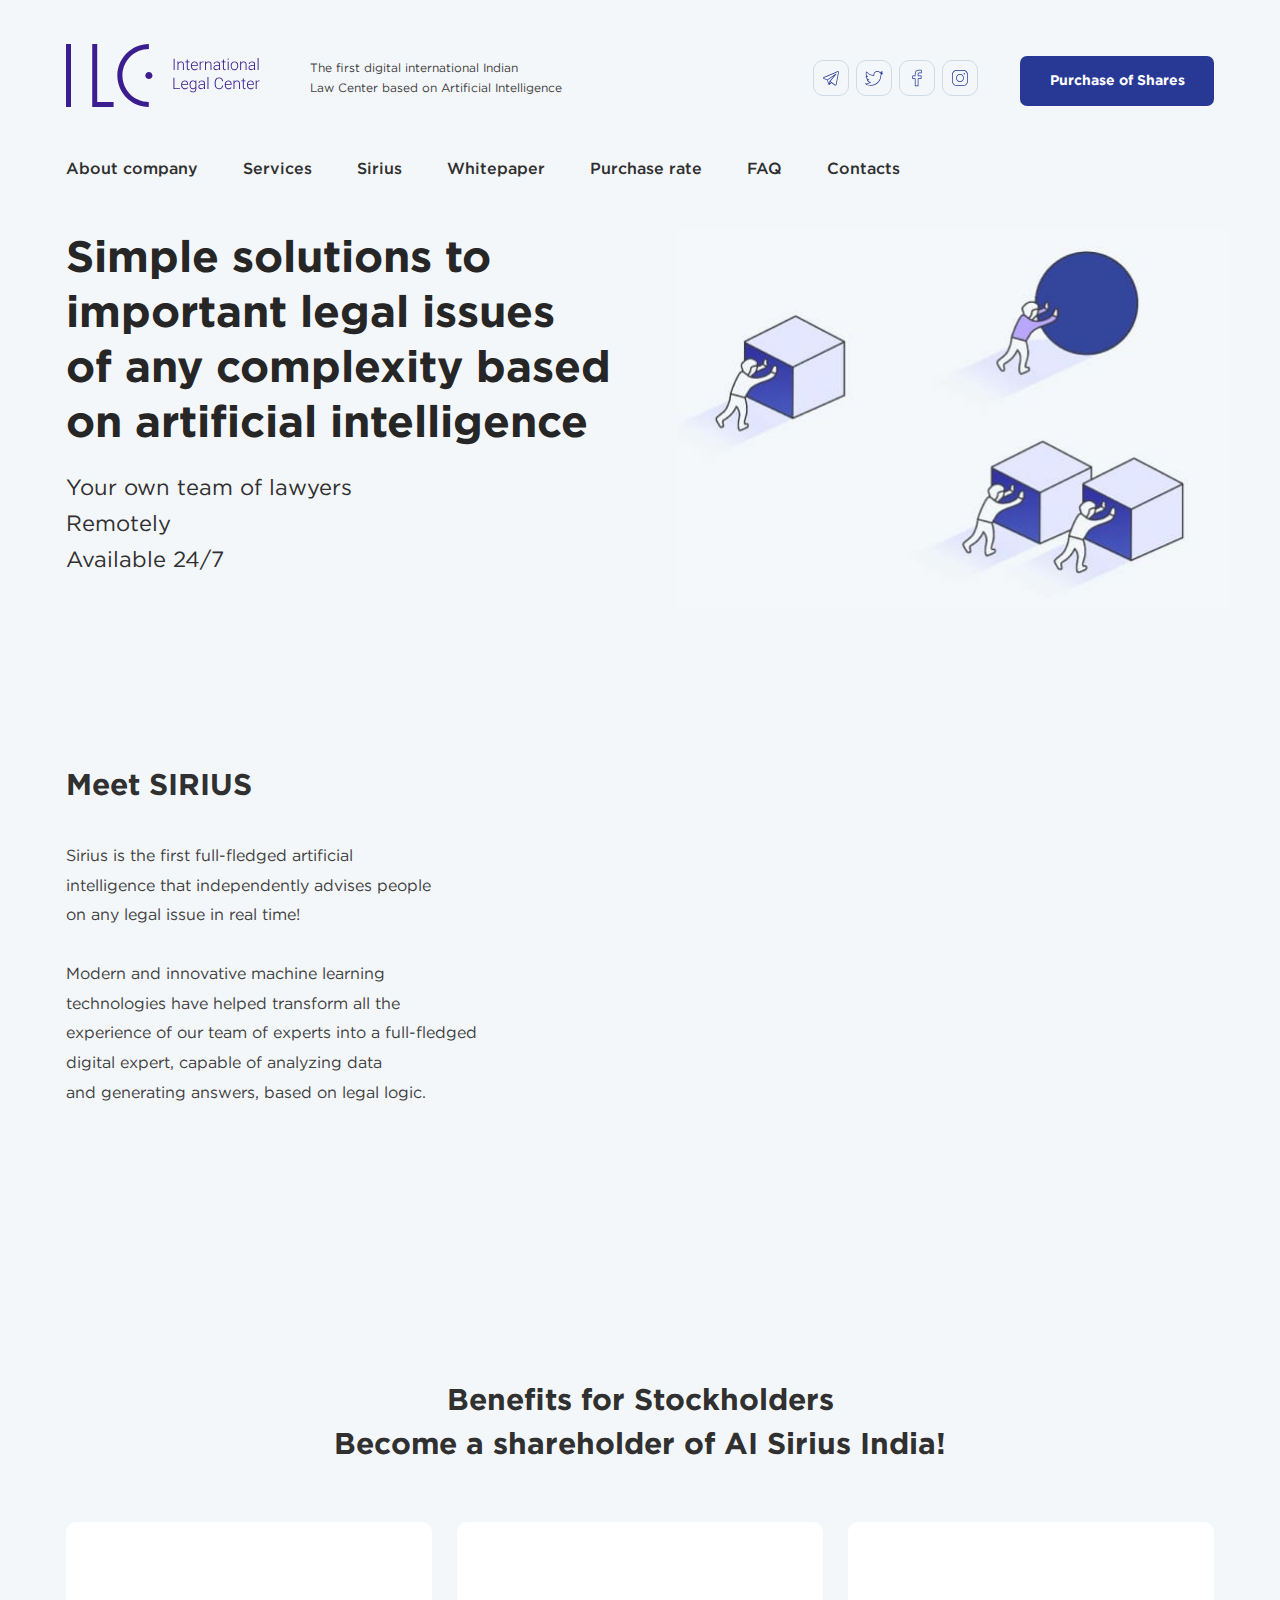
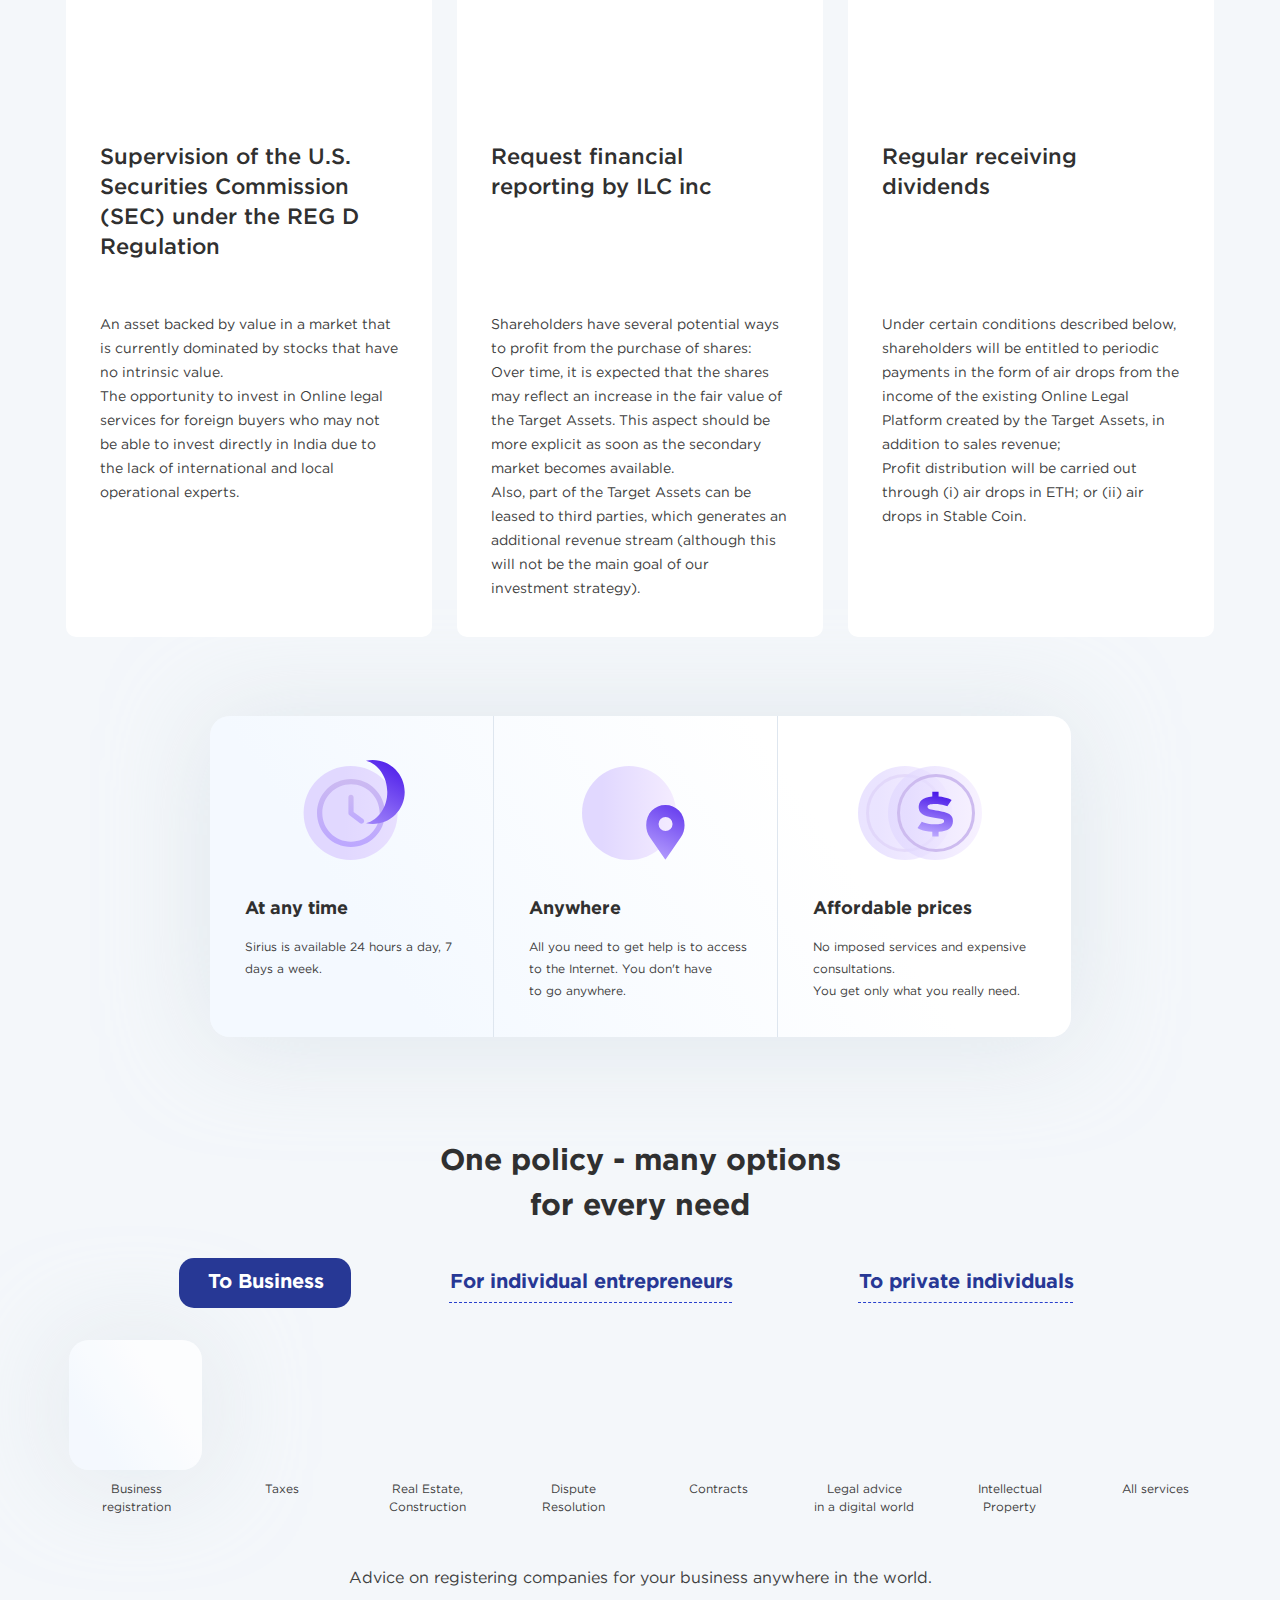
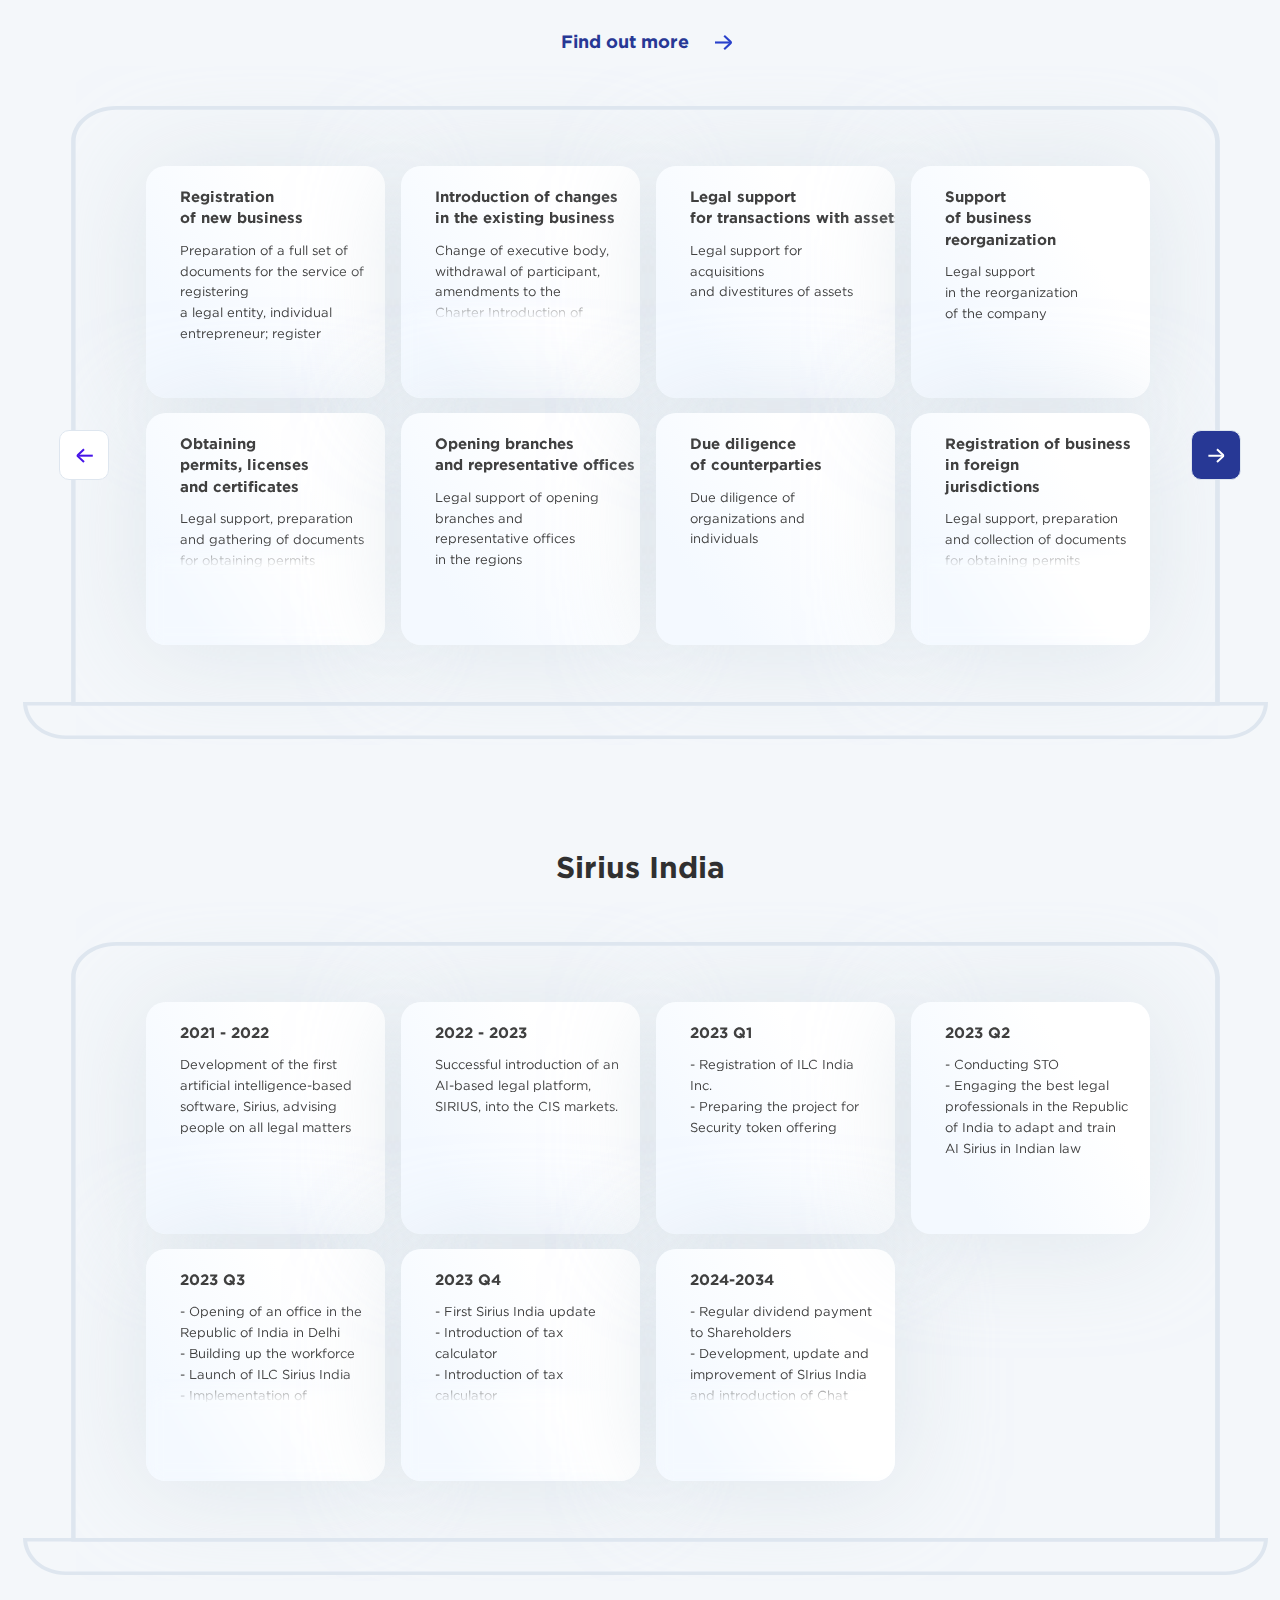
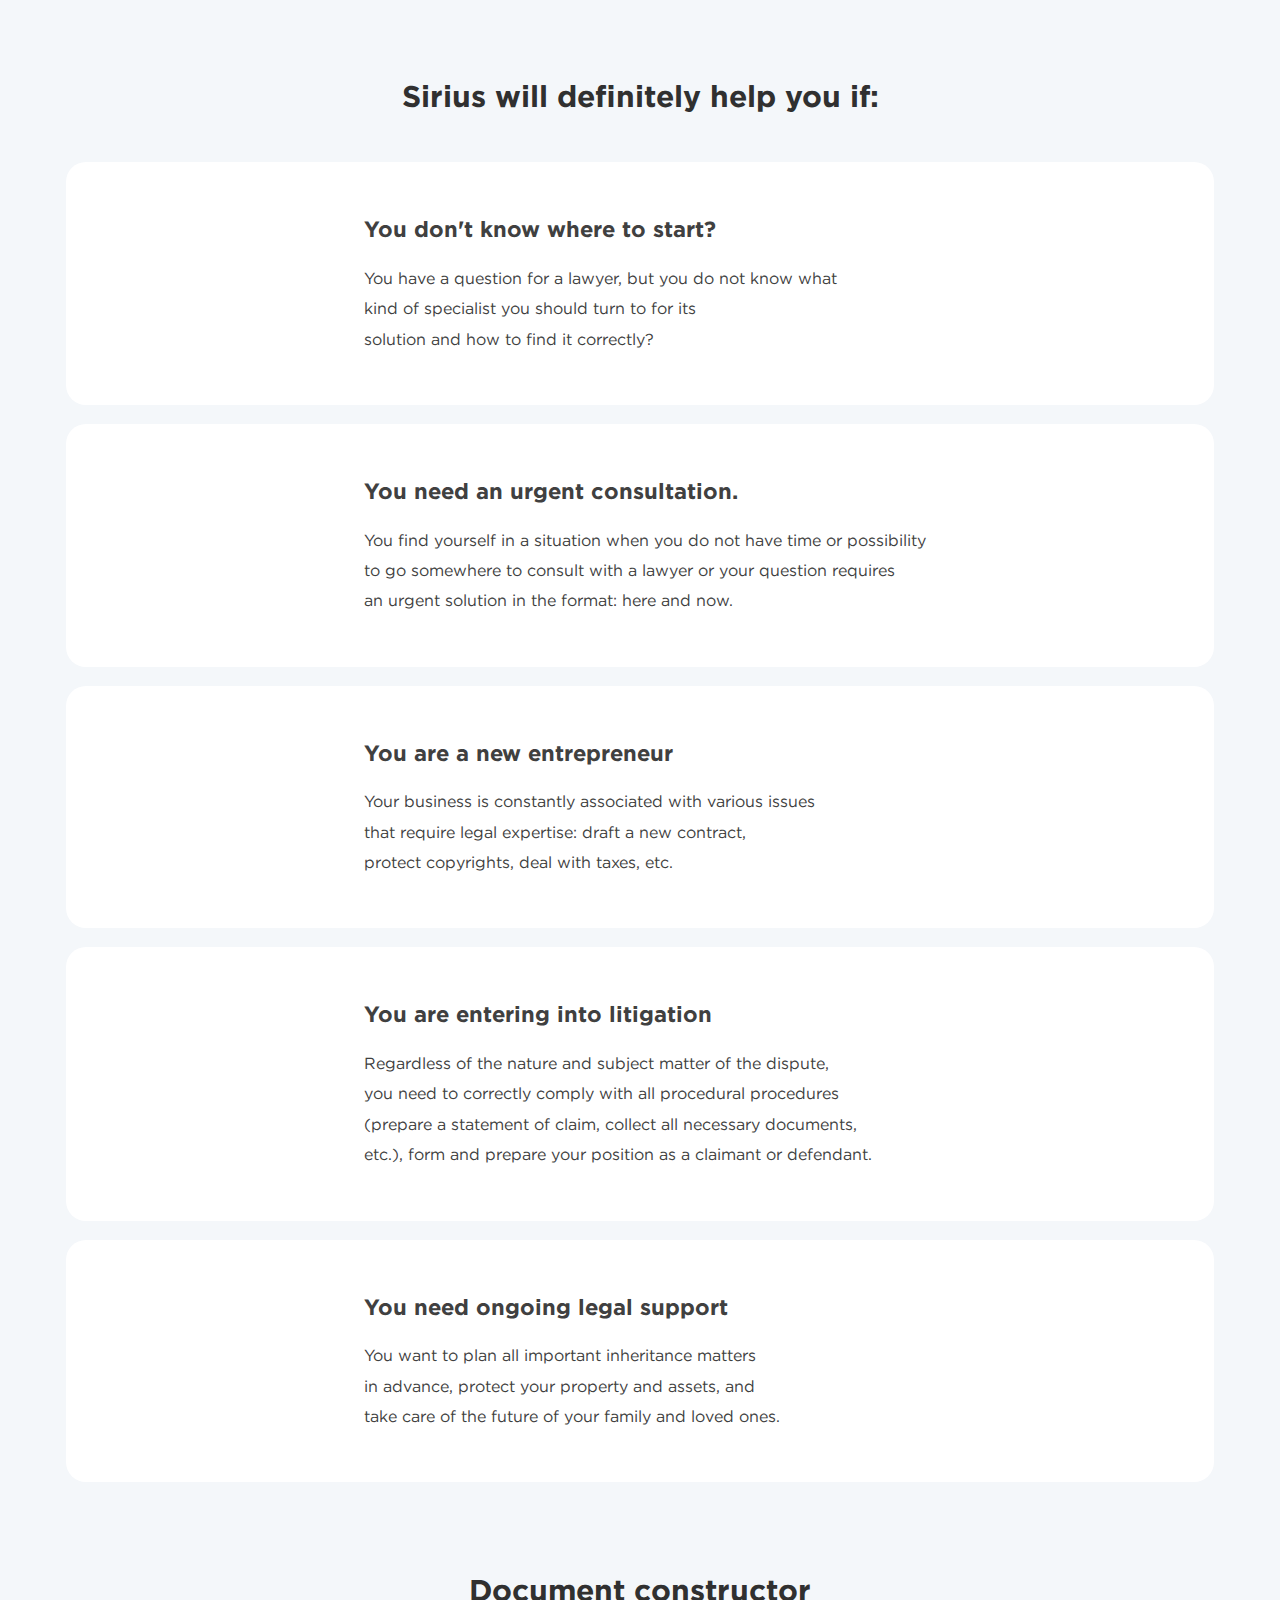
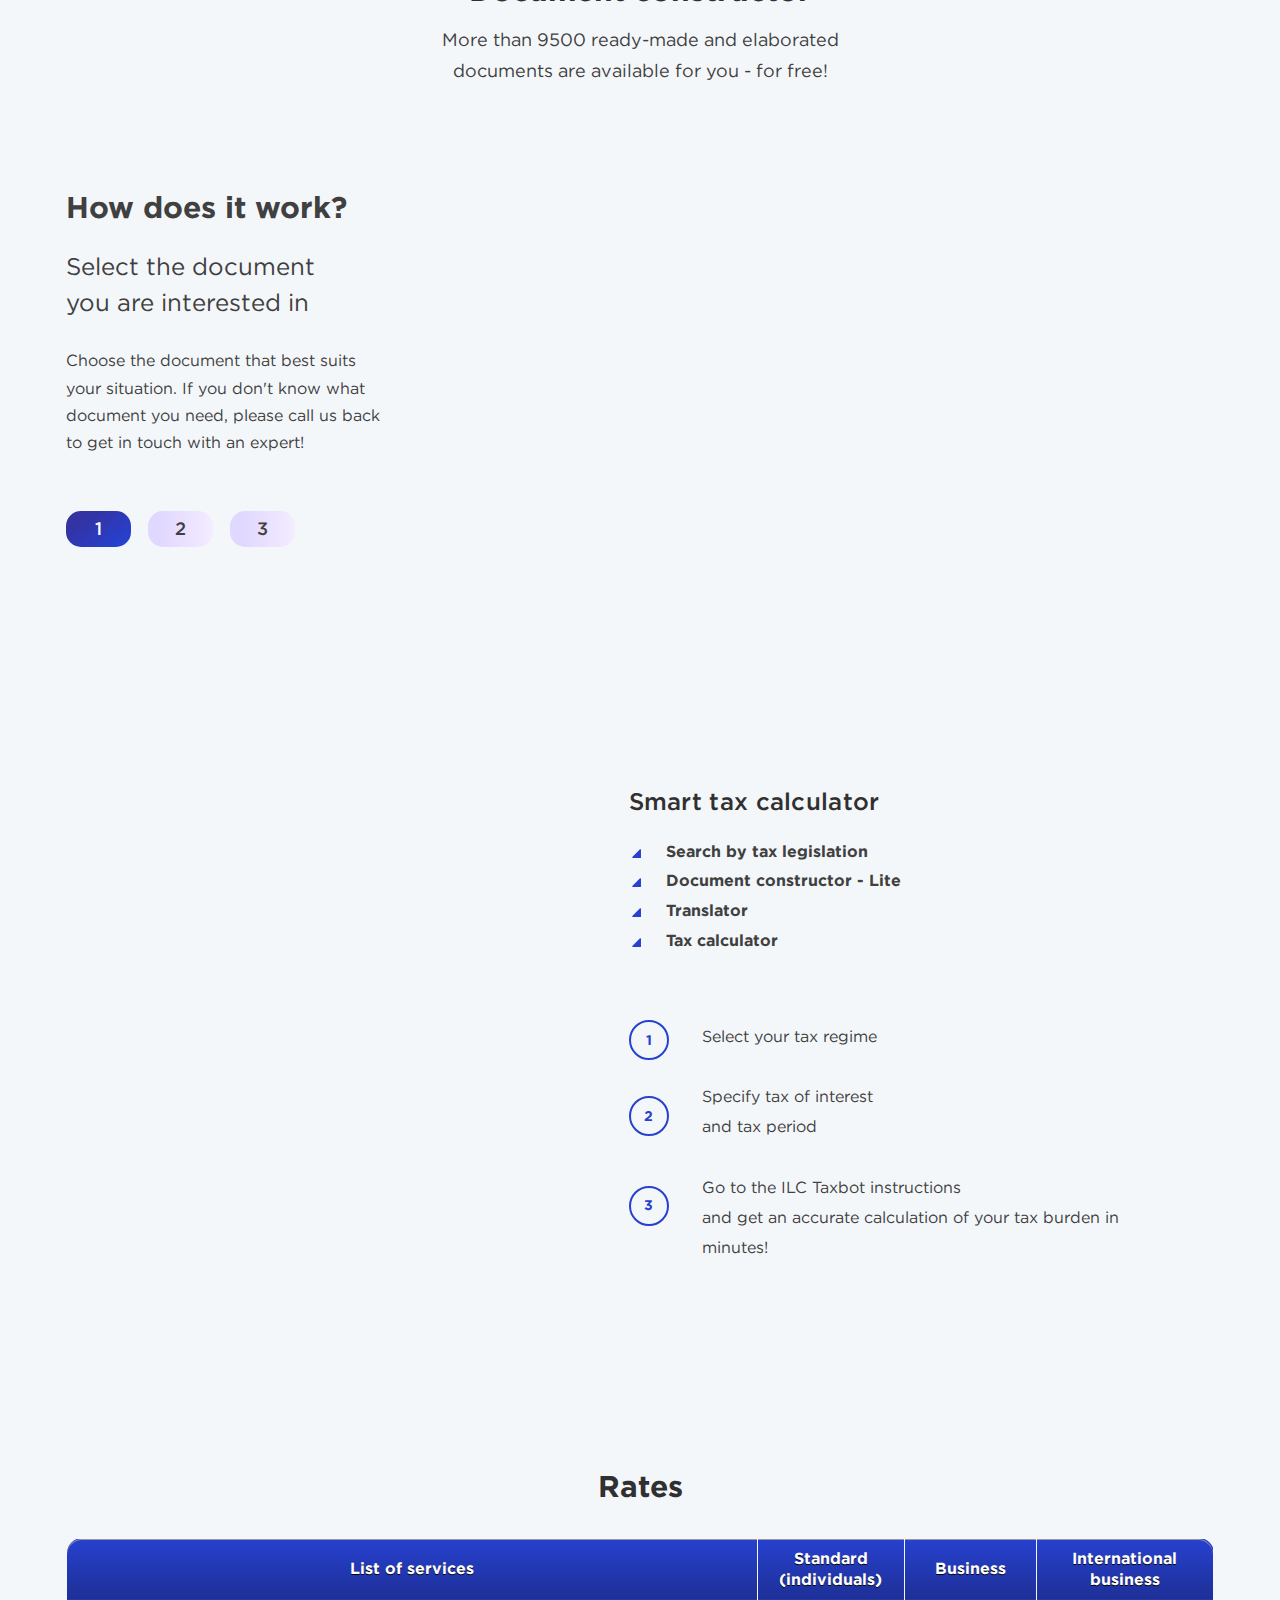
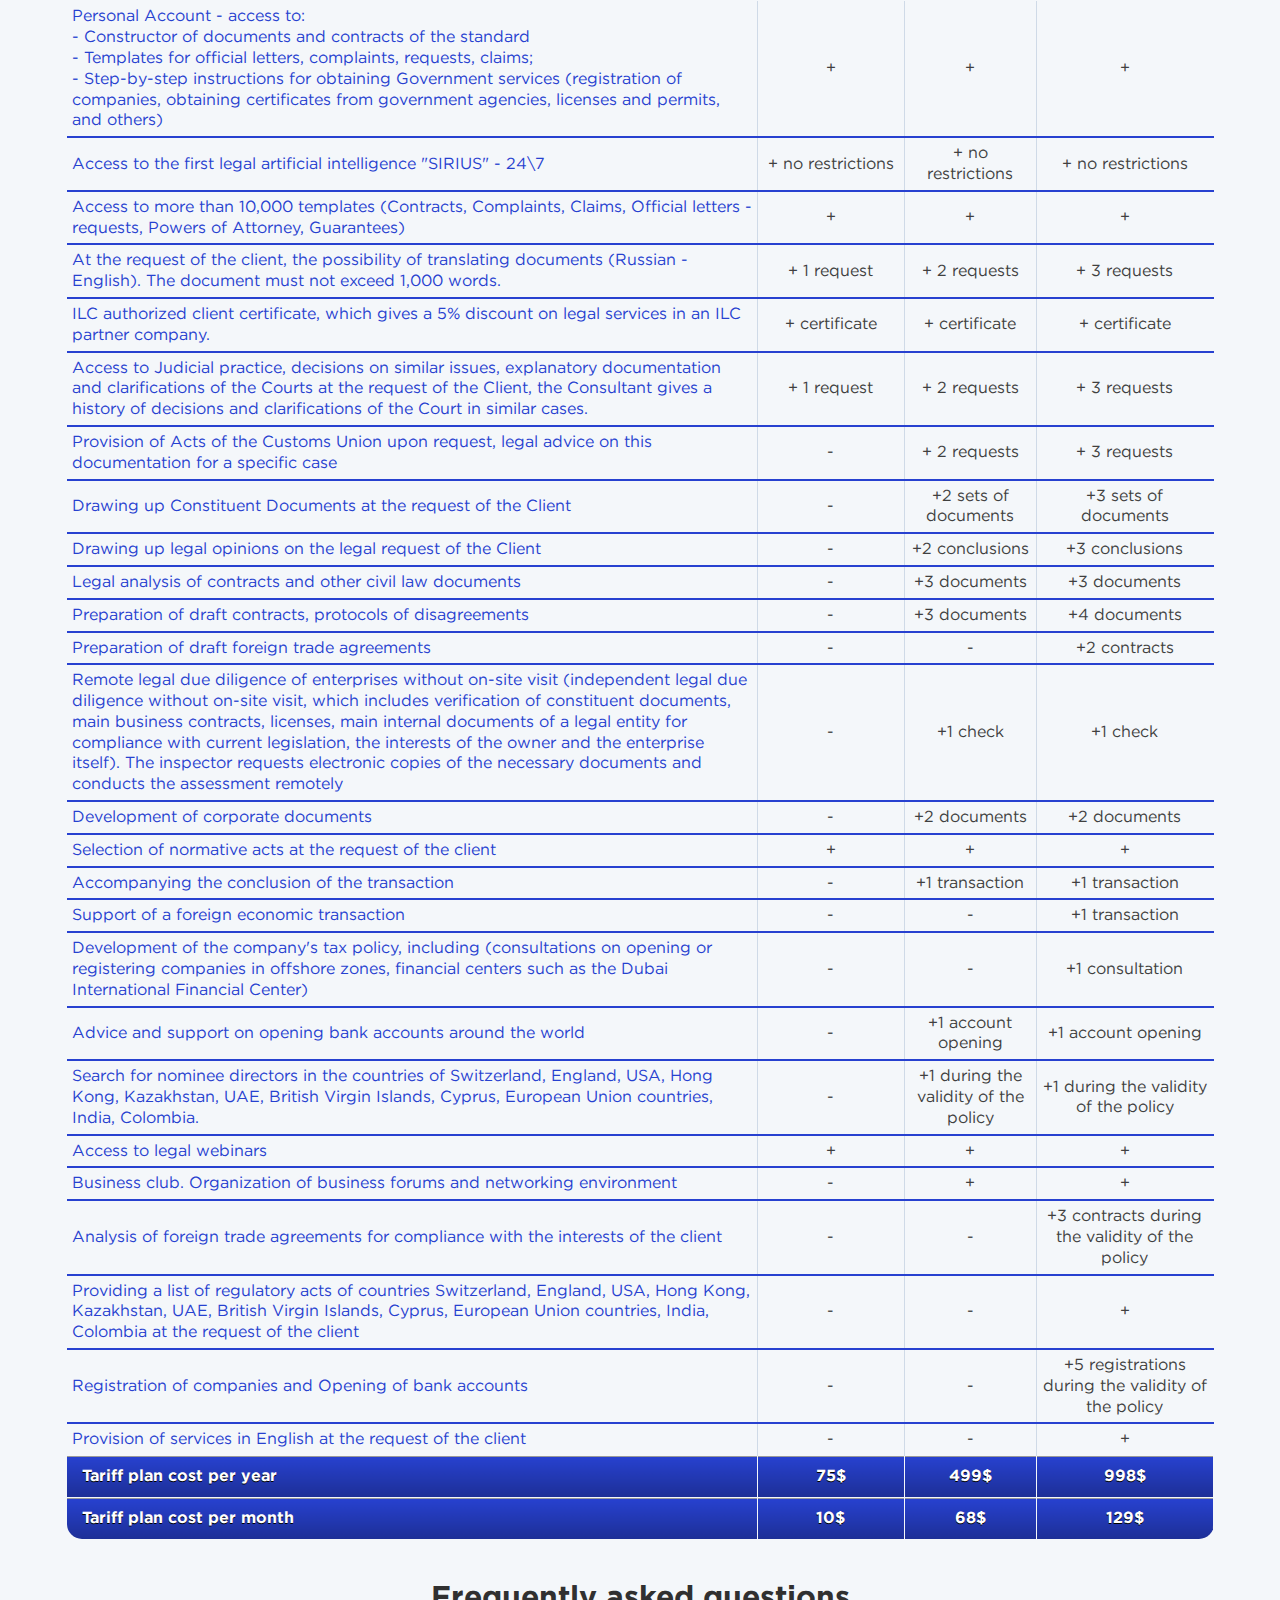
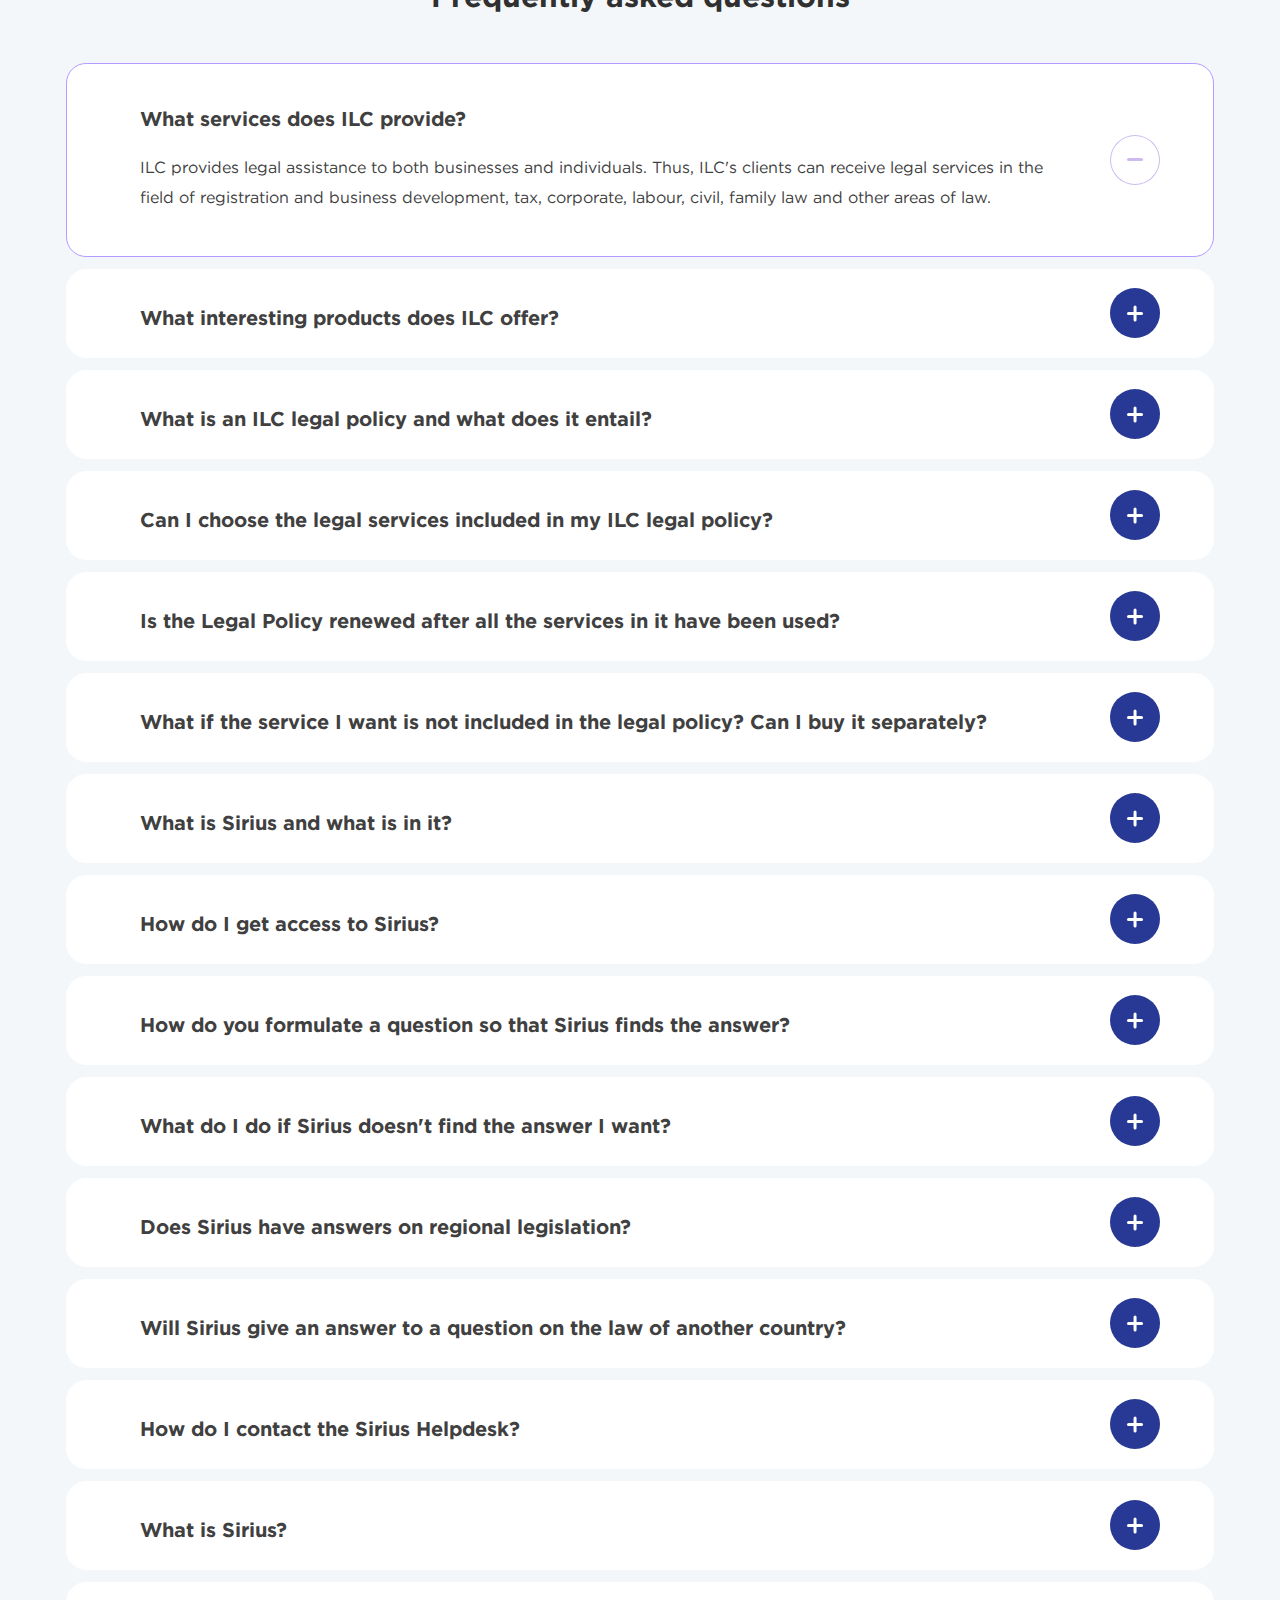
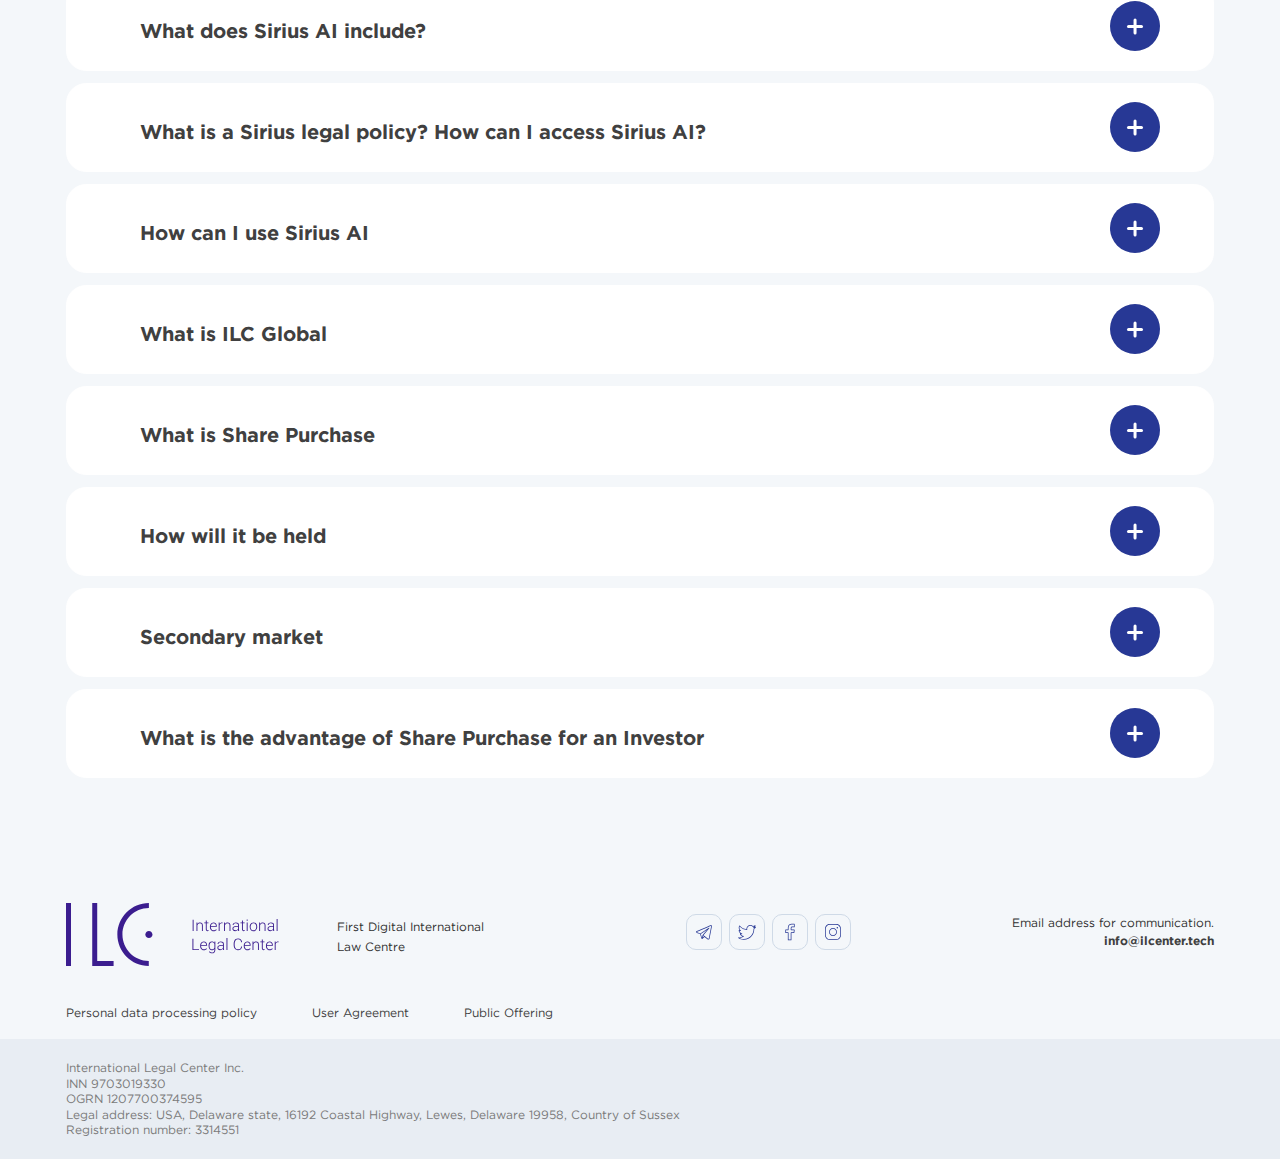
==== commit fe19e92c: "Add files via upload" ====
--- a/index.html
+++ b/index.html
@@ -4910,6 +4910,7 @@
                                         </div>
                                     </div>
                                 </div>
+                                
                                 <div class="constructor__cards constructor__document" data-target-tab="2">
                                     <!-- <img src="img/body/placeholder.svg" class="lazy" data-src="img/constructor/constructor-2.png" alt=""> -->
                                     <!-- <img src="img/body/placeholder.svg" class="lazy" data-src="img/constructor/NEWimageCOnstructor.jpeg" alt=""> -->
--- a/css/style.css
+++ b/css/style.css
@@ -870,7 +870,7 @@
   margin-bottom: 21px;
   height: 150px;
   display: flex;
-  align-items: flex-end;
+  align-items: flex-start;
 }
 
 .legal-policy__item-content p {
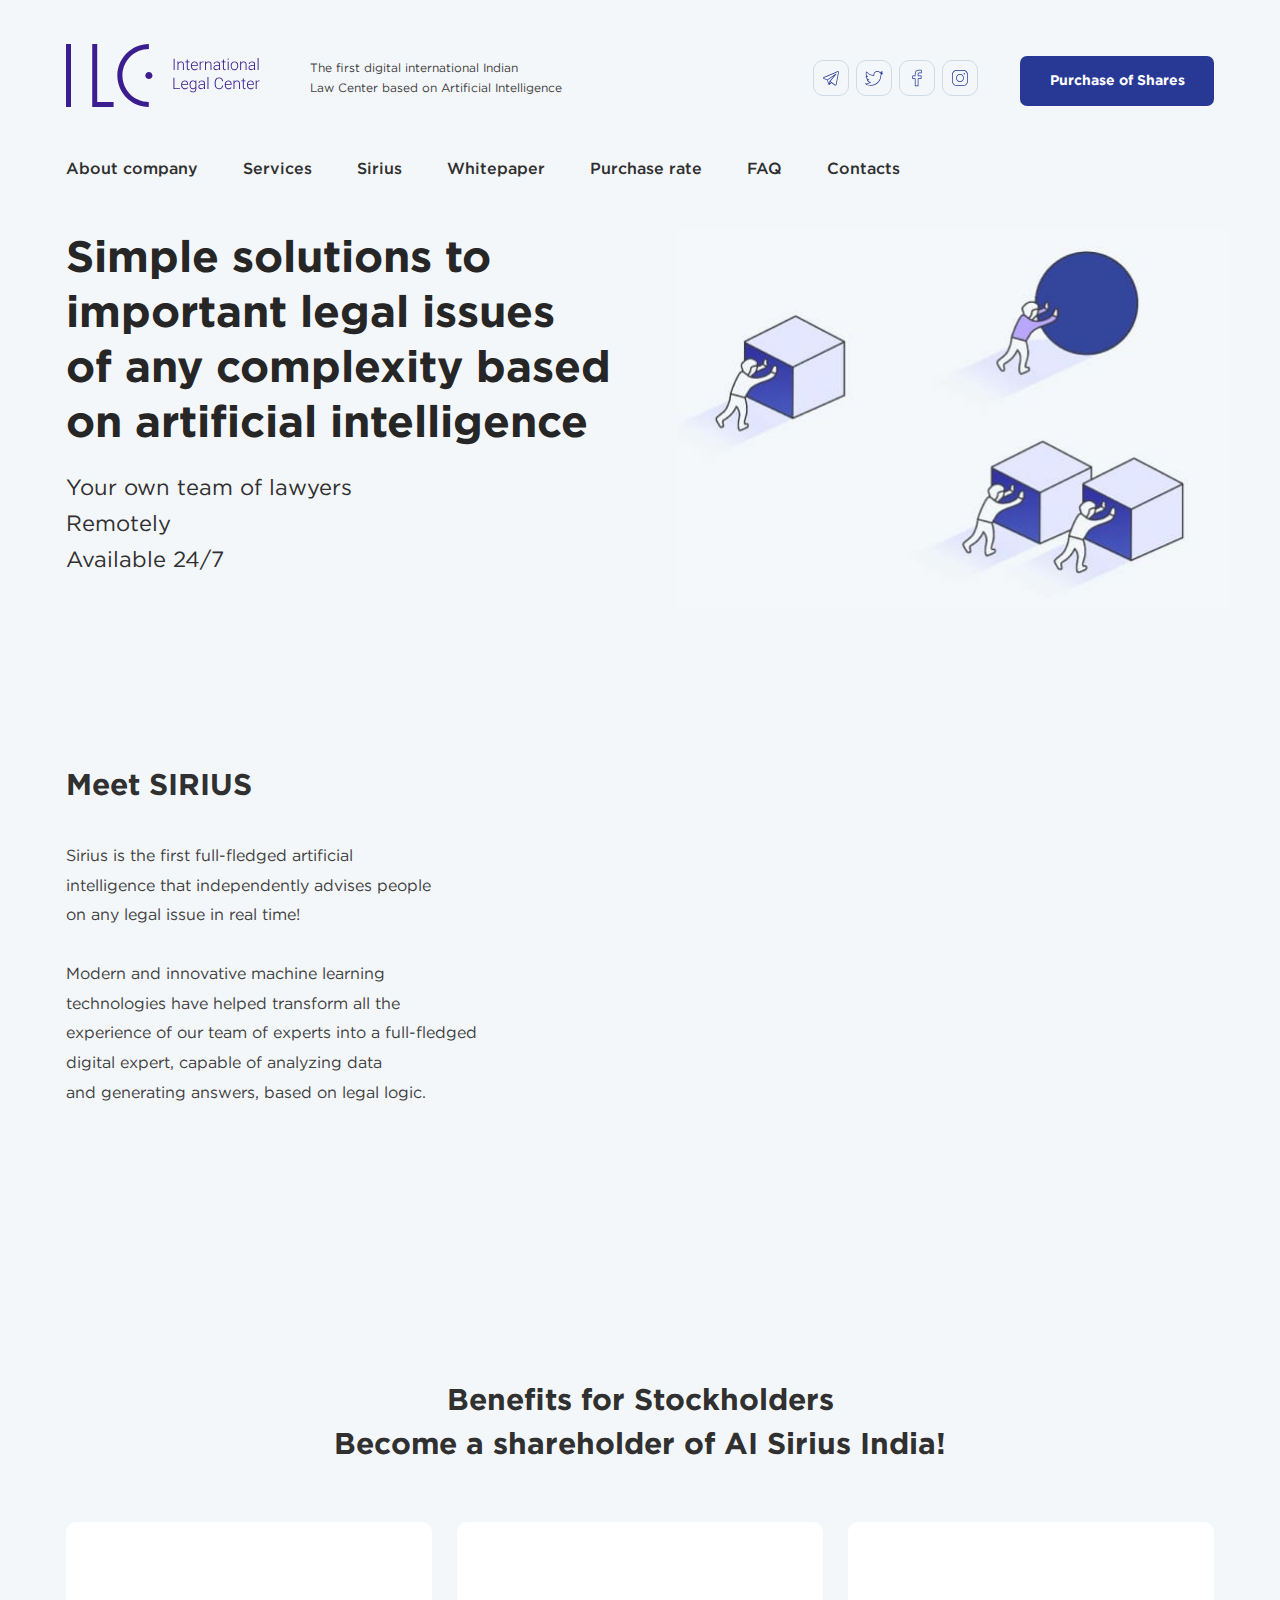
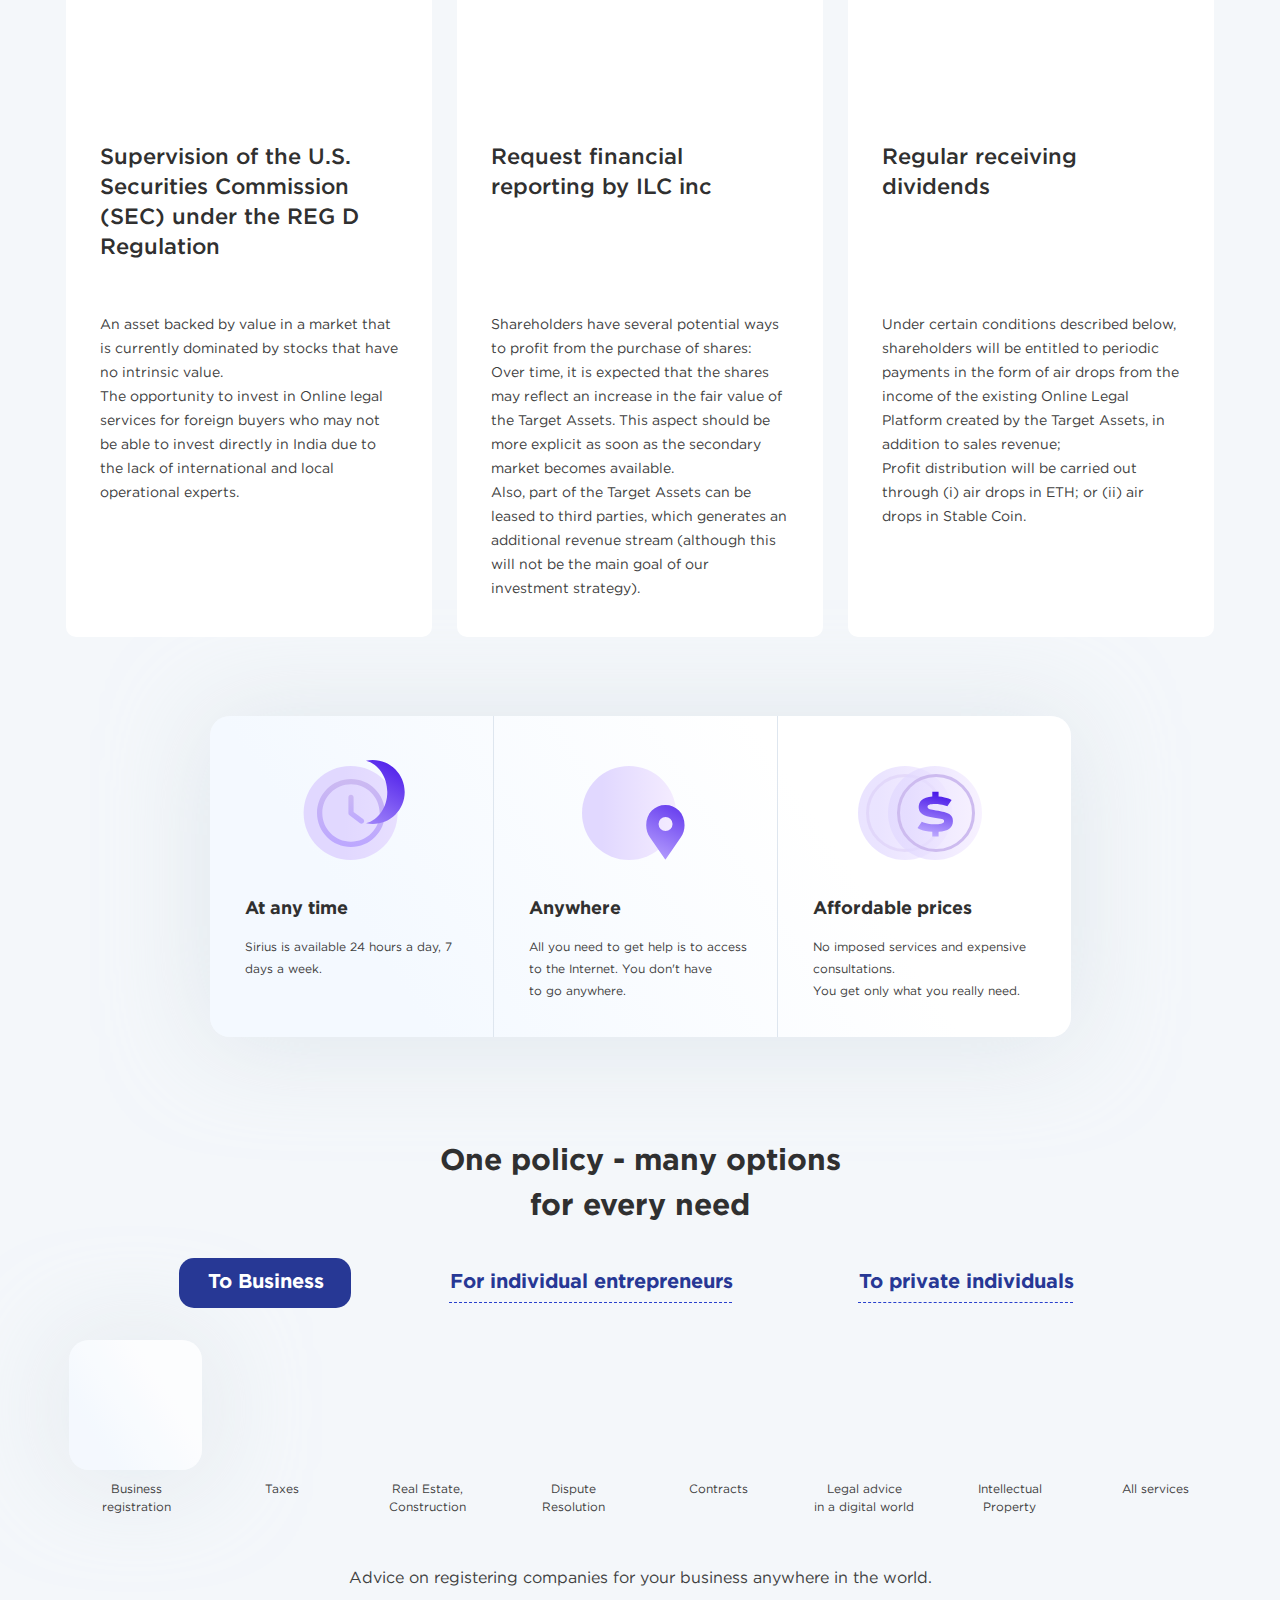
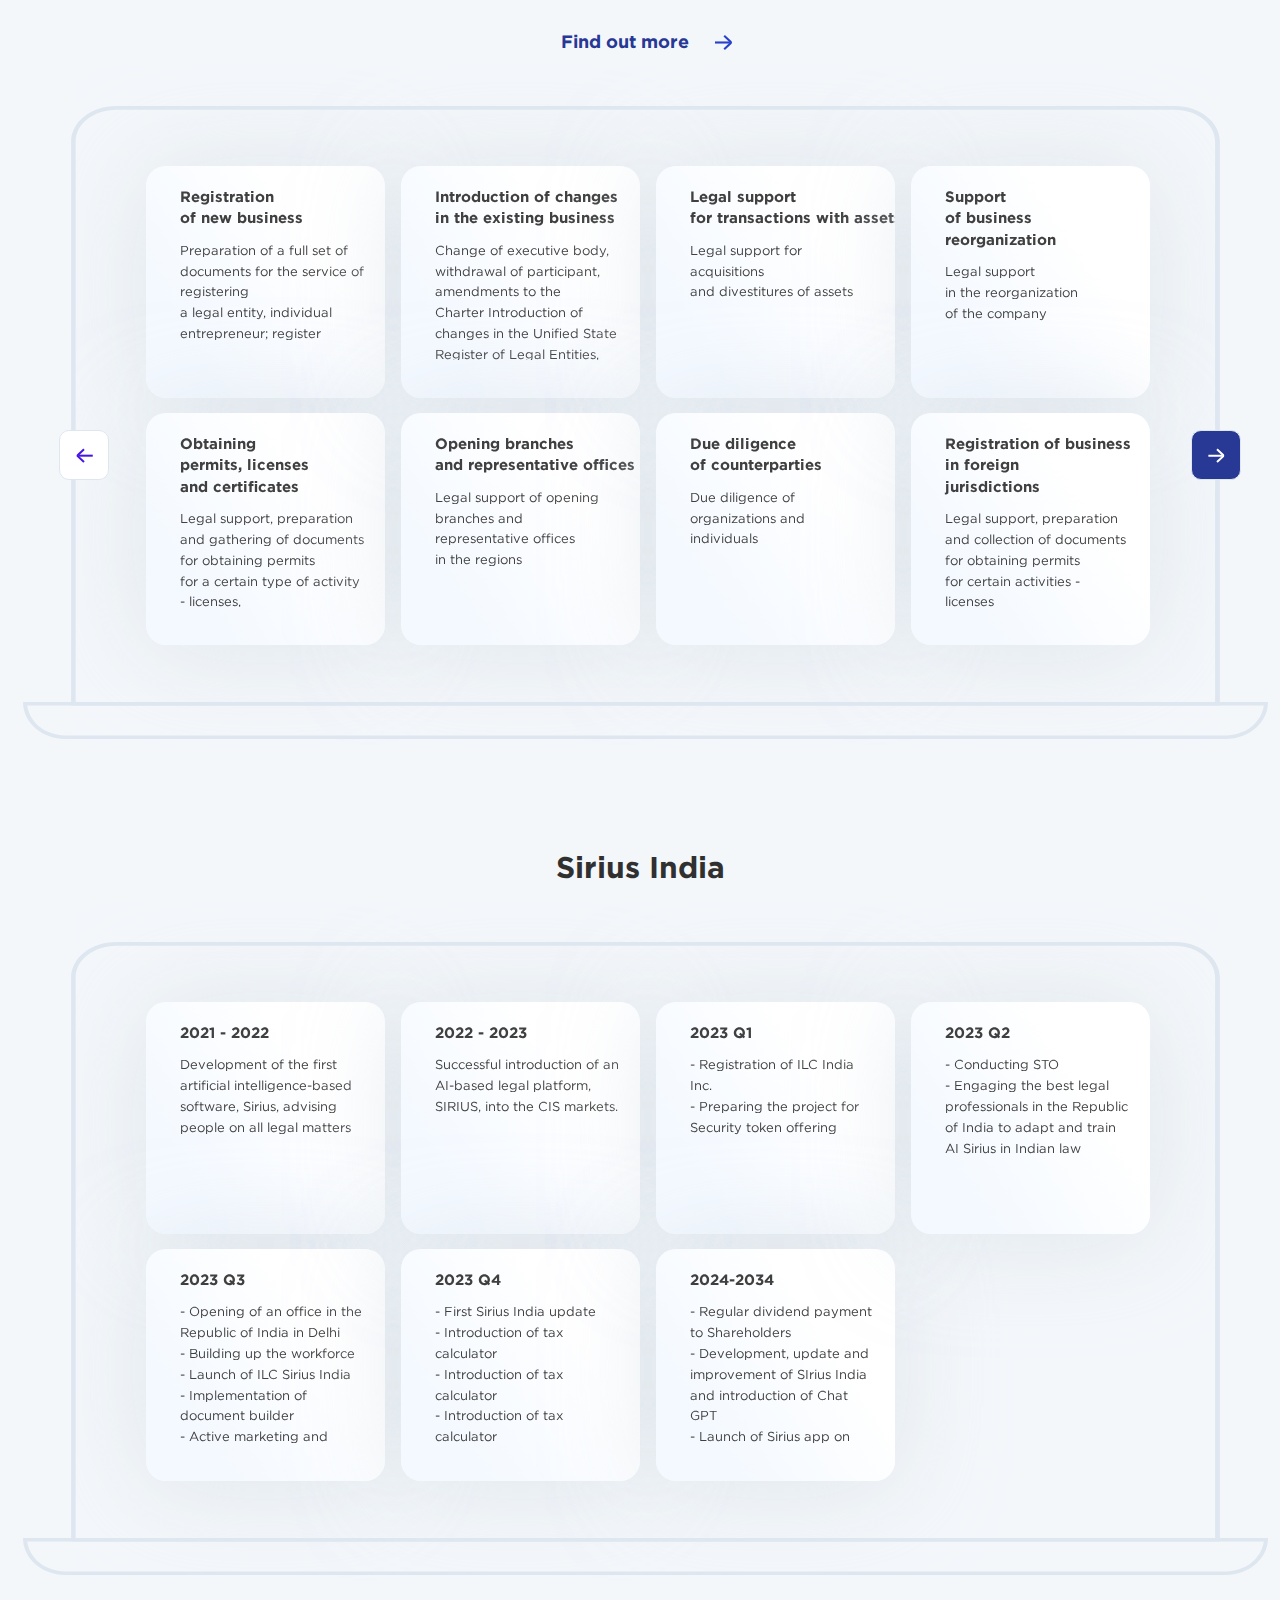
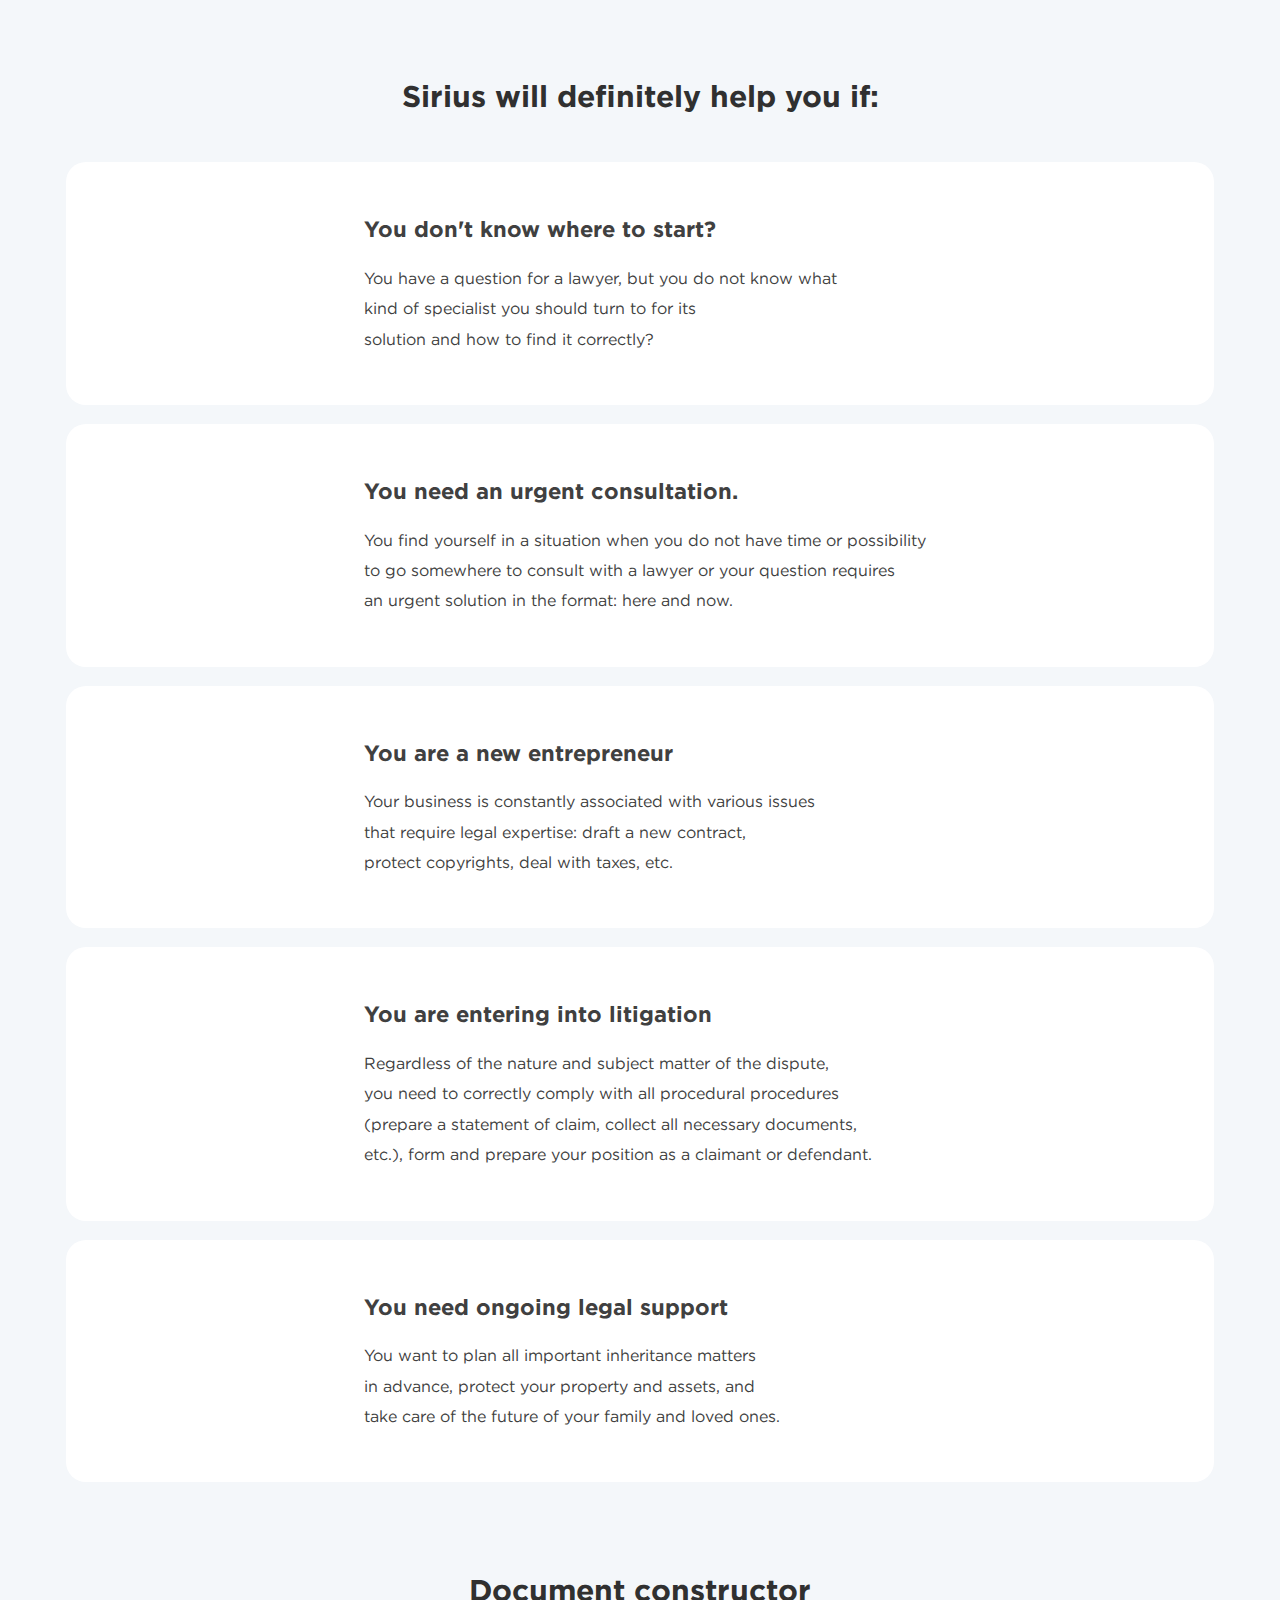
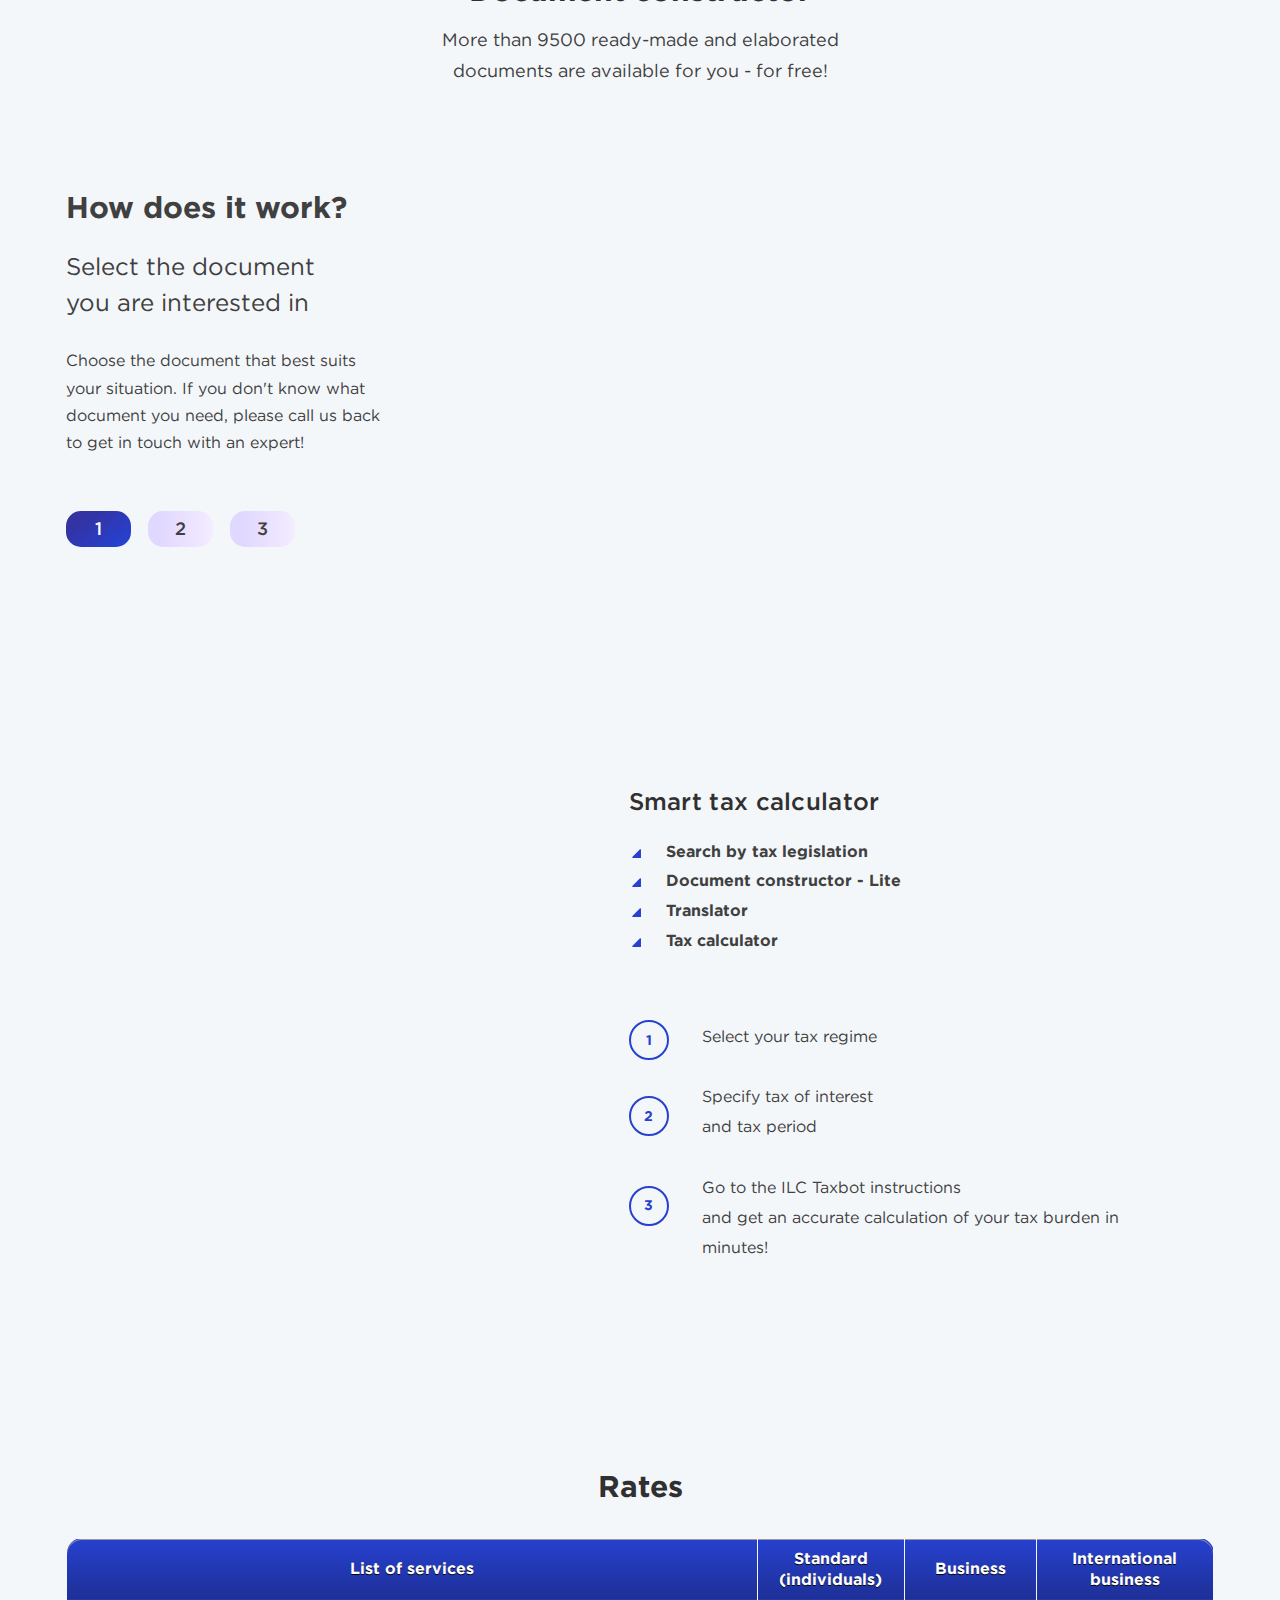
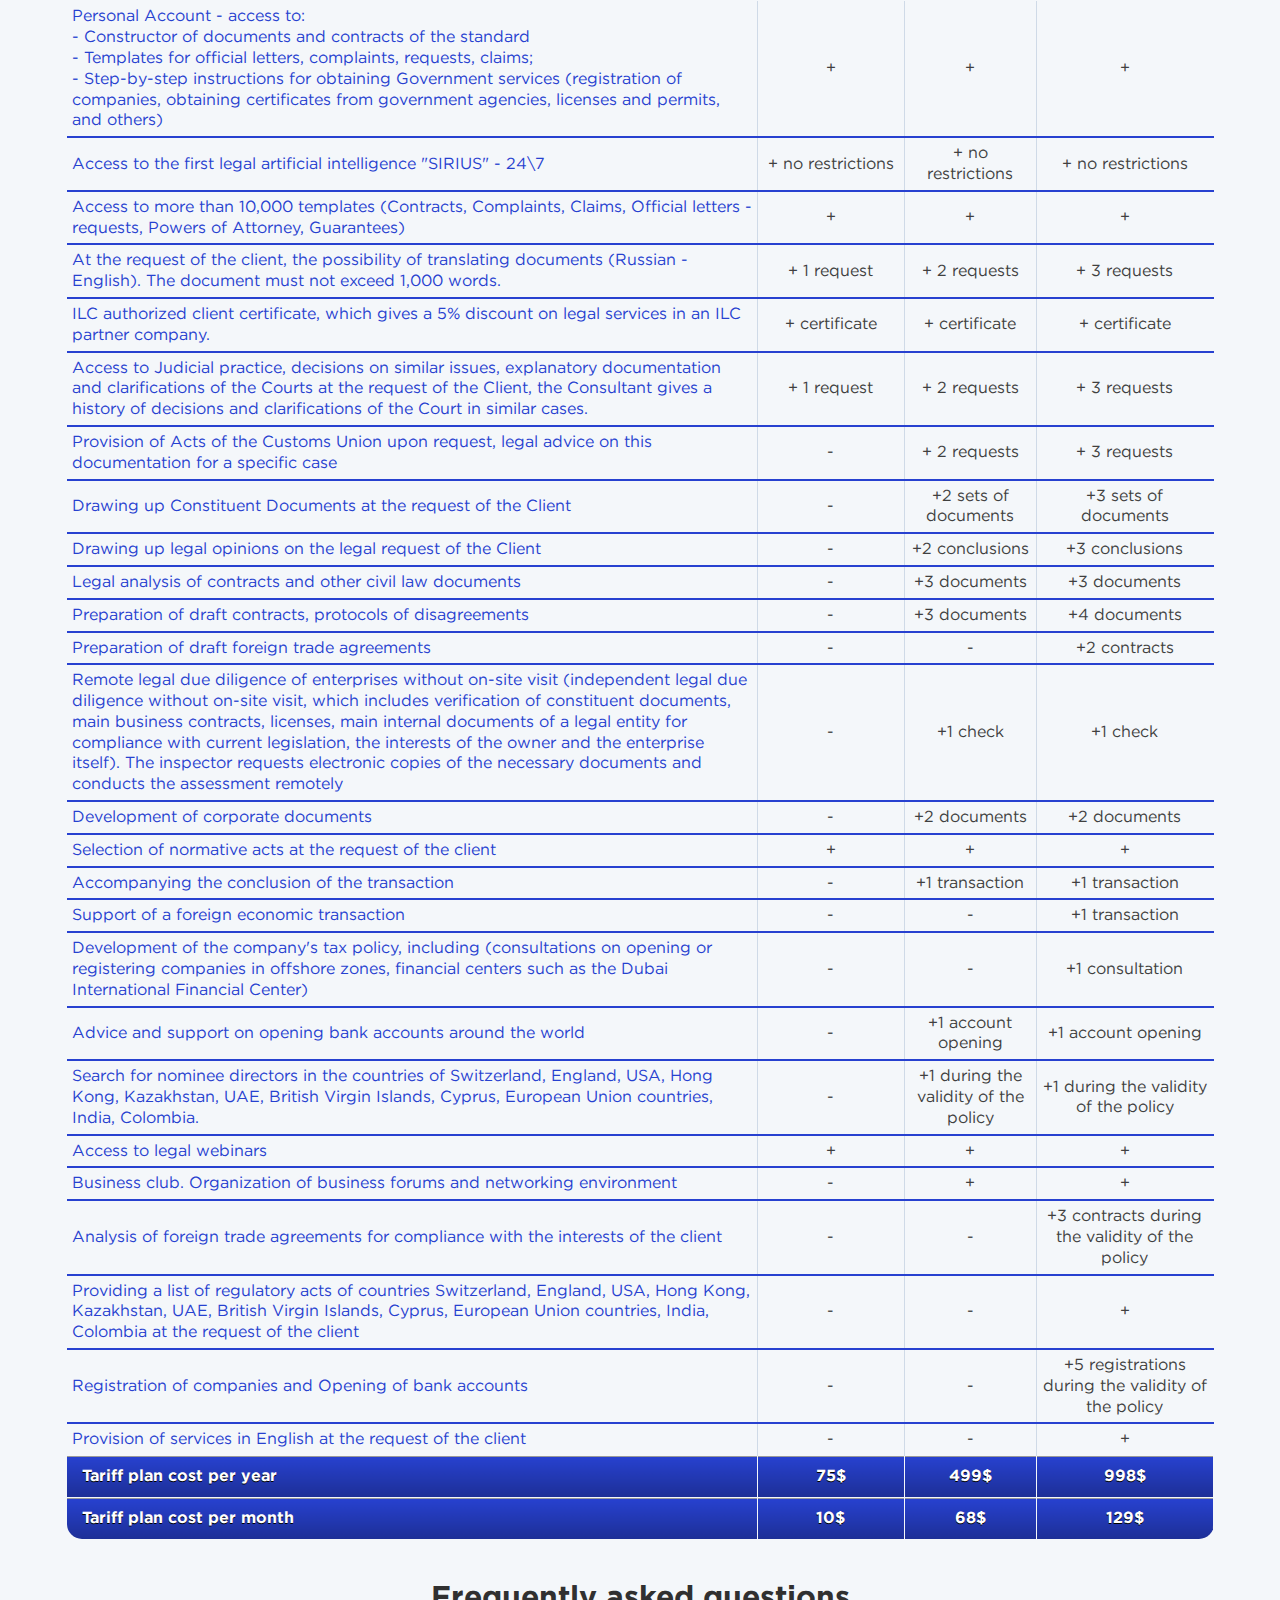
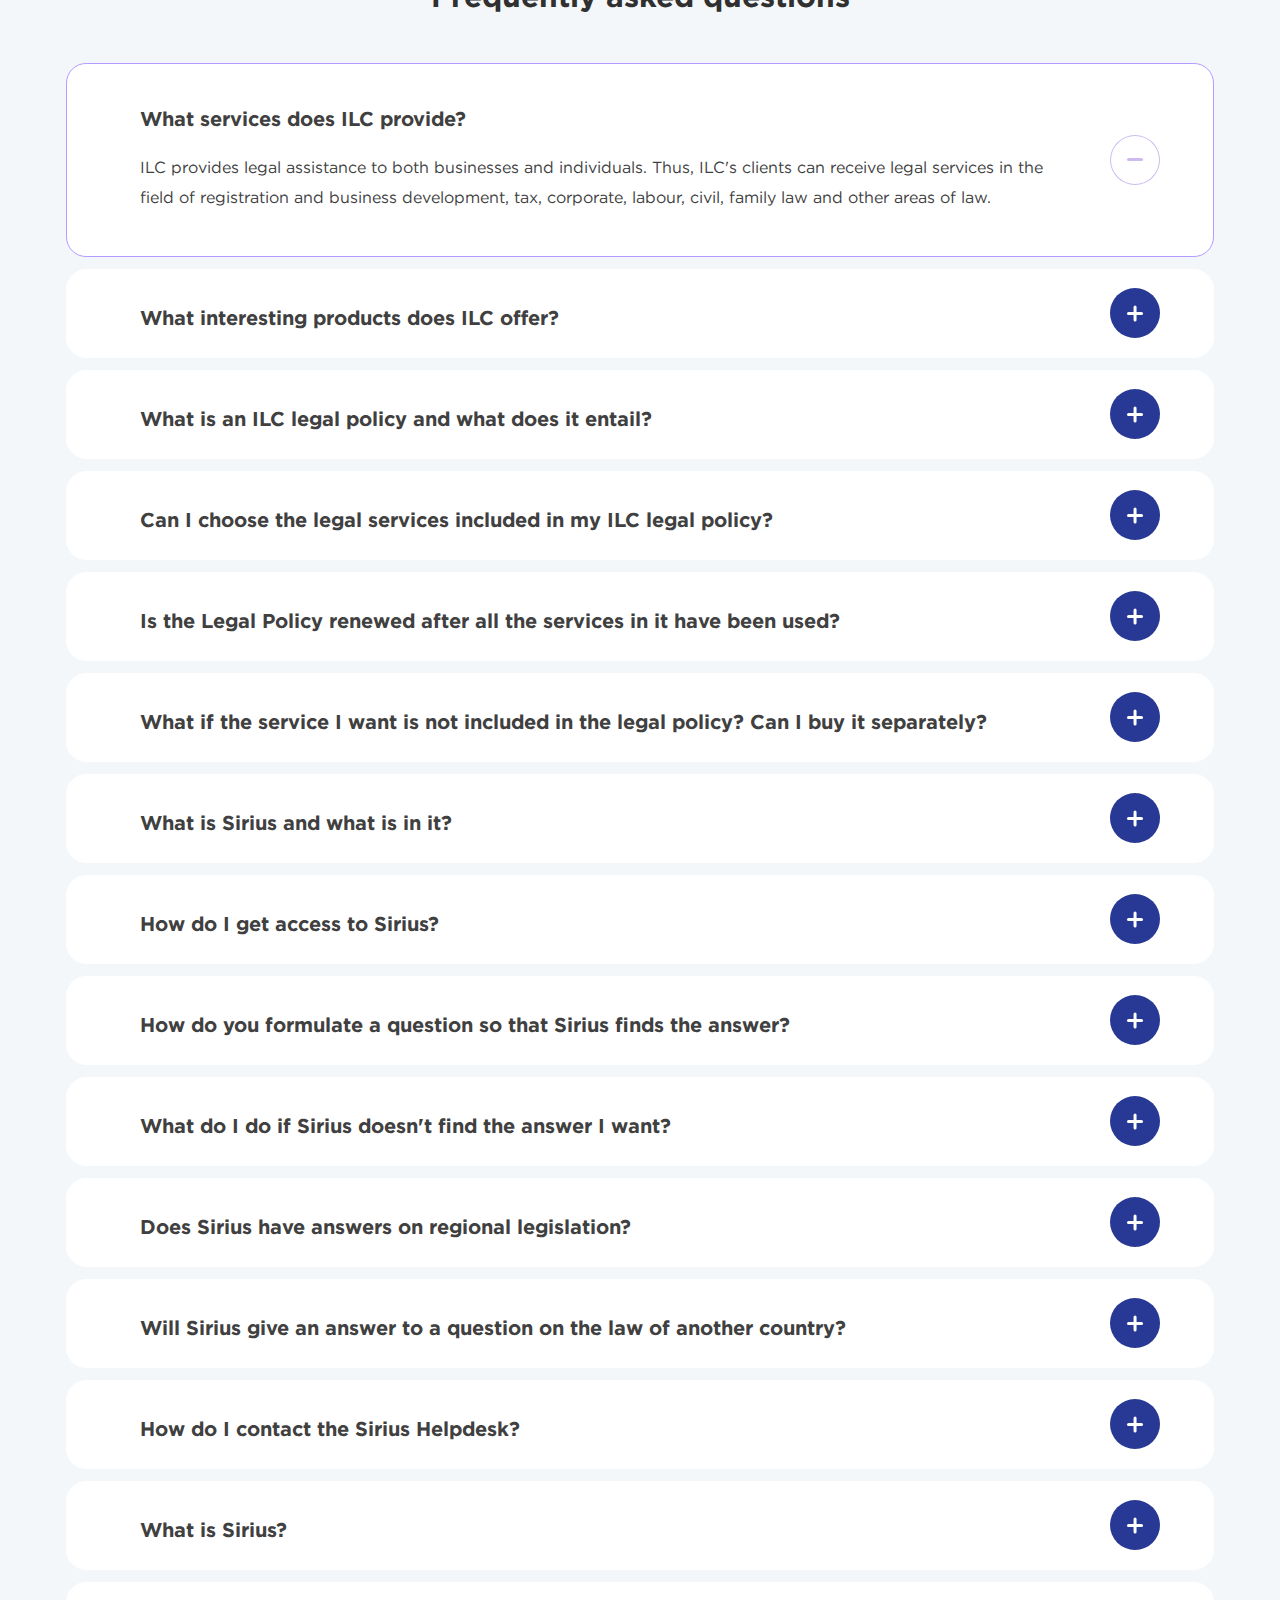
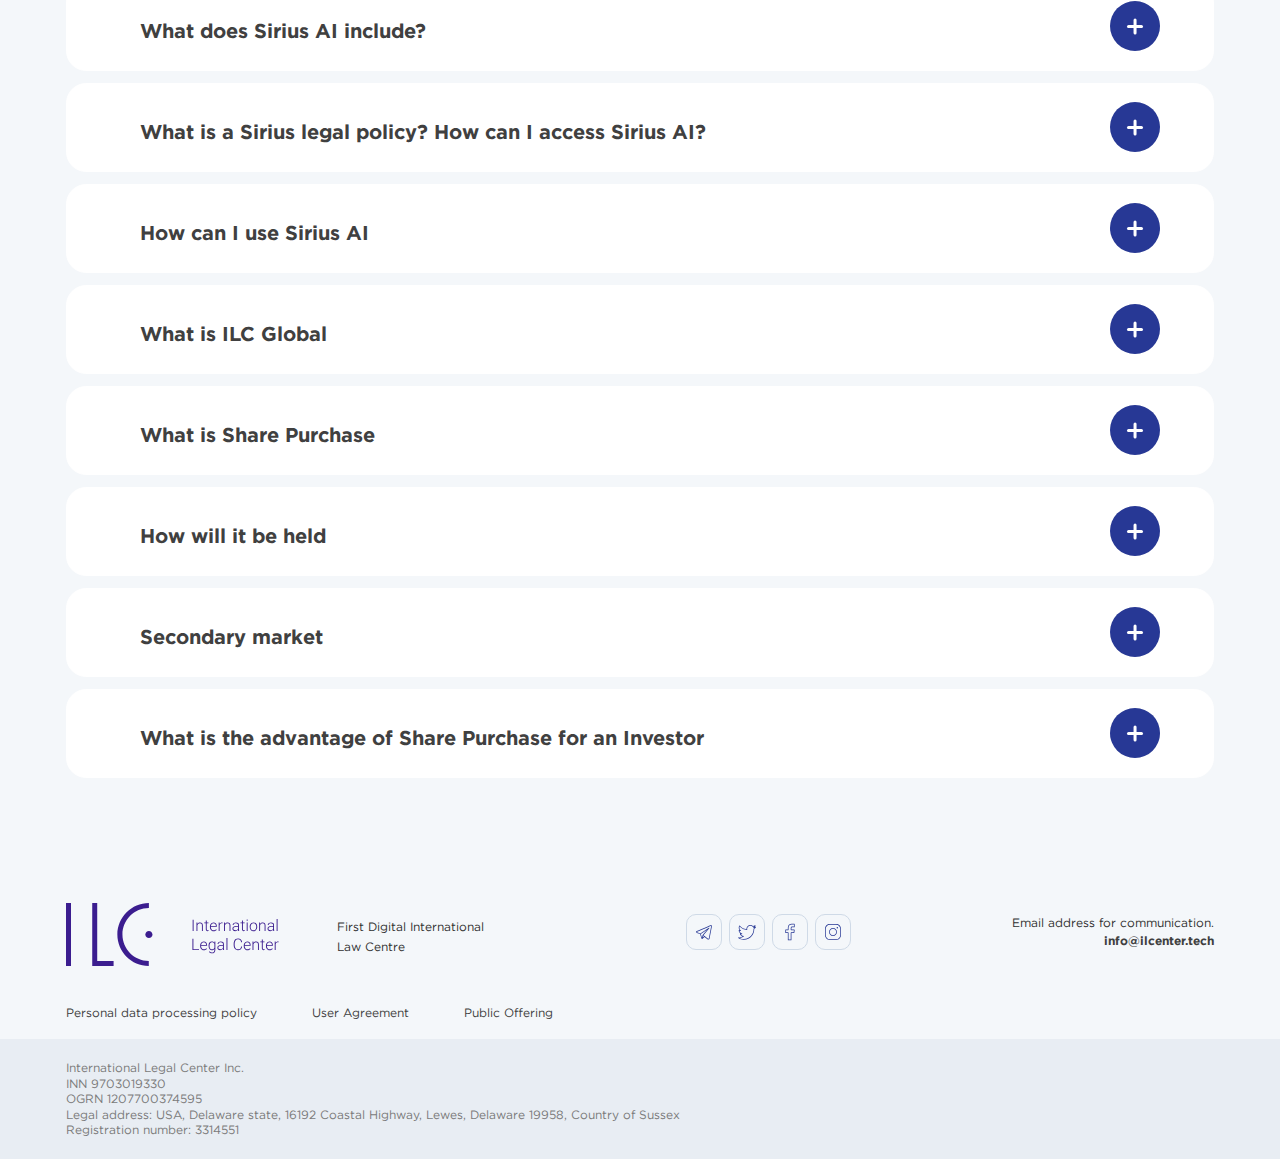
==== commit dd36b096: "Add files via upload" ====
--- a/index.html
+++ b/index.html
@@ -4910,11 +4910,13 @@
                                         </div>
                                     </div>
                                 </div>
-                                
+
                                 <div class="constructor__cards constructor__document" data-target-tab="2">
                                     <!-- <img src="img/body/placeholder.svg" class="lazy" data-src="img/constructor/constructor-2.png" alt=""> -->
                                     <!-- <img src="img/body/placeholder.svg" class="lazy" data-src="img/constructor/NEWimageCOnstructor.jpeg" alt=""> -->
-                                    <img src="img/body/placeholder.svg" class="lazy" data-src="img/constructor/employment-contract-template.webp" alt="">
+                                    <!-- <img src="img/body/placeholder.svg" class="lazy" data-src="img/constructor/employment-contract-template.webp" alt=""> -->
+                                    <img src="img/body/placeholder.svg" class="lazy" data-src="img/constructor/new.png" alt="">
+                                    <!-- <iframe src="/docs/Constructor.pdf" style="width:512px; height:400px;" frameborder="0" allow="autoplay"></iframe> -->
                                 </div>
                                 <div class="constructor__cards constructor__cards-btn-download" data-target-tab="3">
                                     <div class="title">Your contract is ready!</div>
--- a/css/style.css
+++ b/css/style.css
@@ -2246,7 +2246,6 @@
 .constructor__cards img {
   pointer-events: none;
 }
-
 .constructor__card-wrap {
   flex: 0 0 50%;
   max-width: 50%;
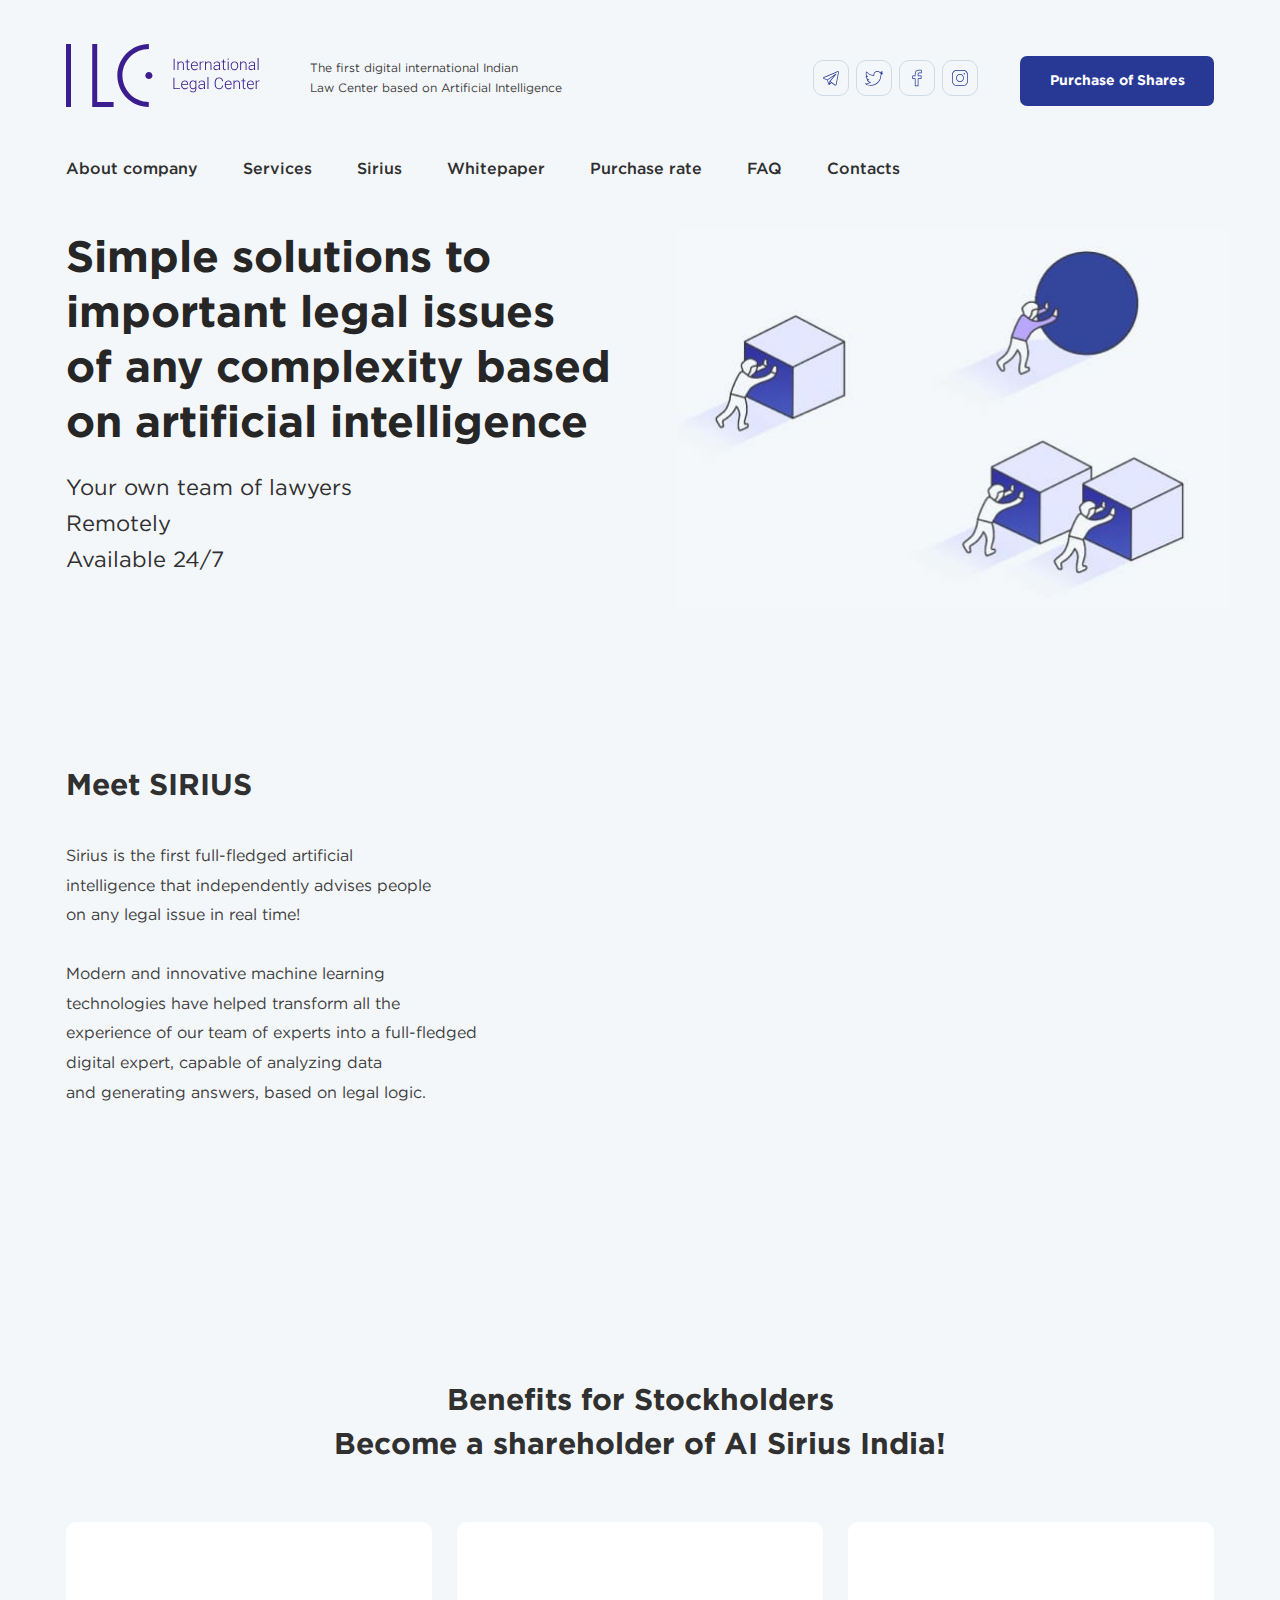
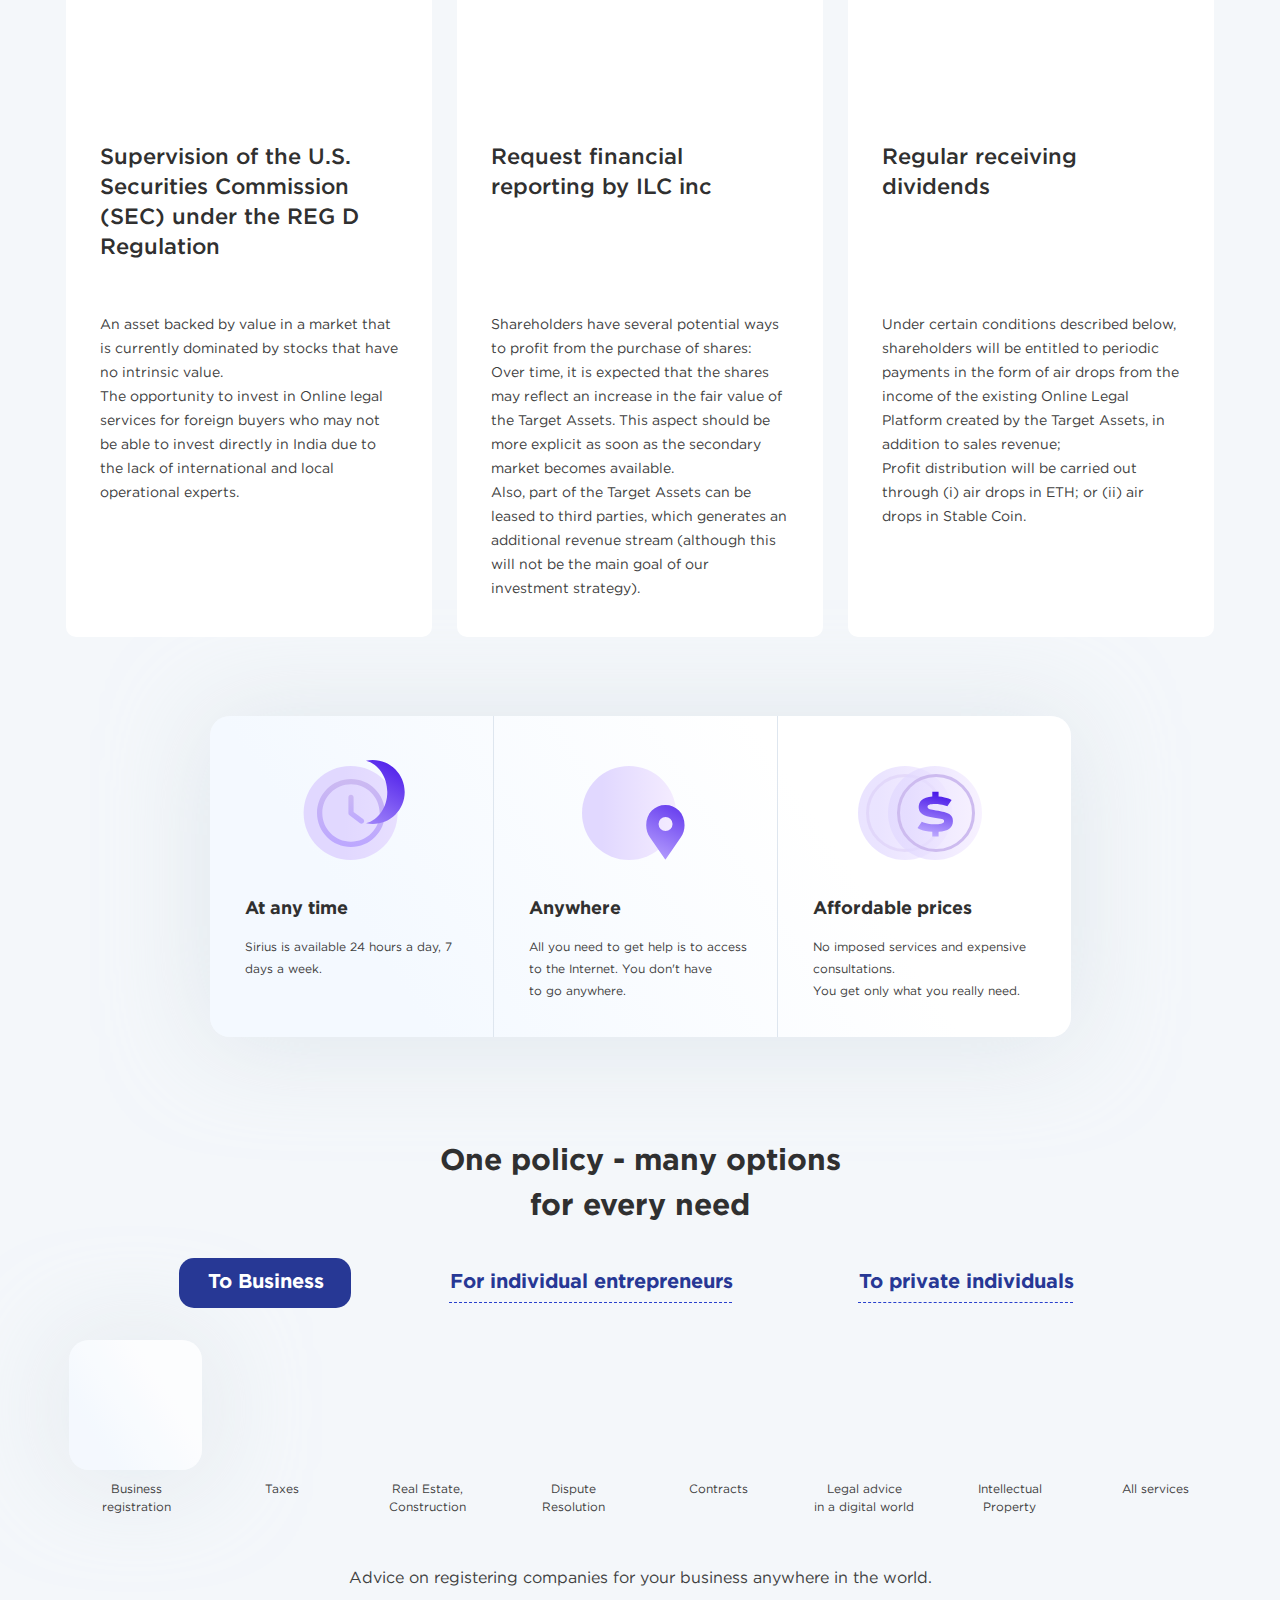
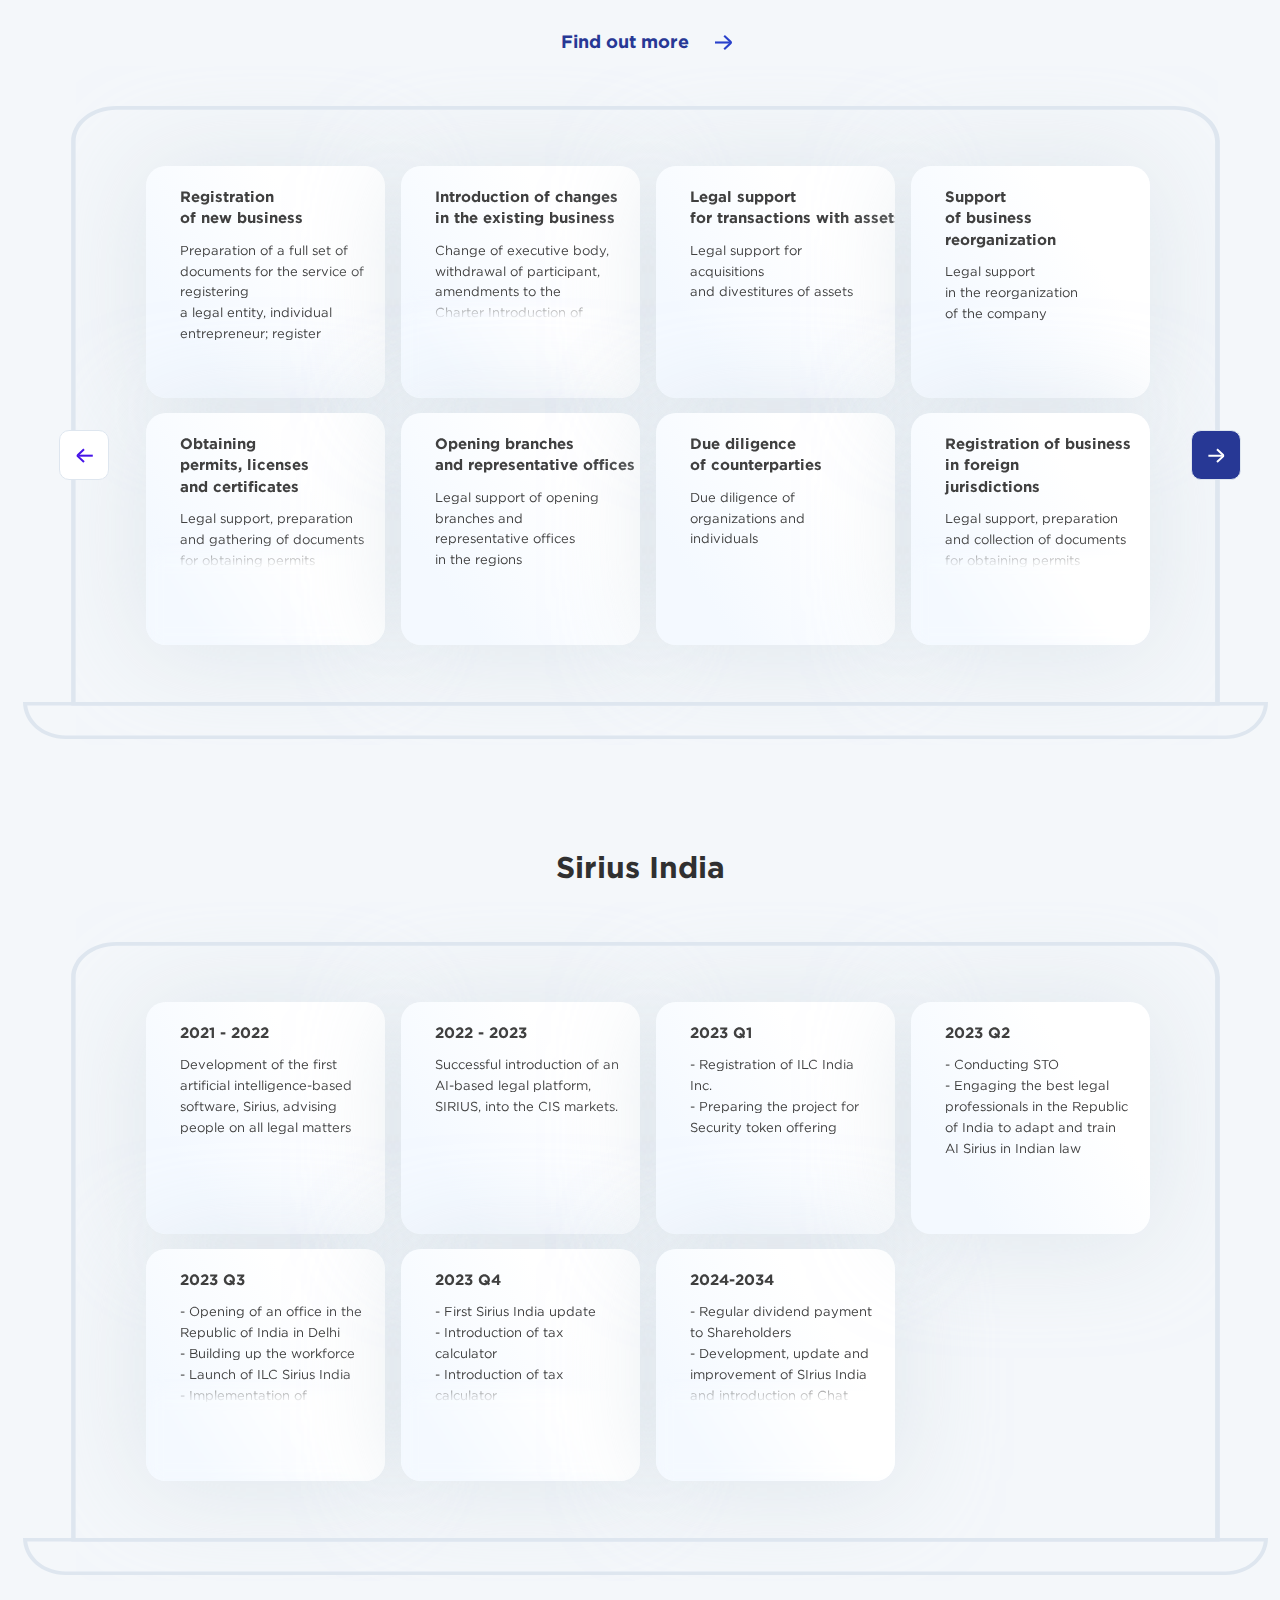
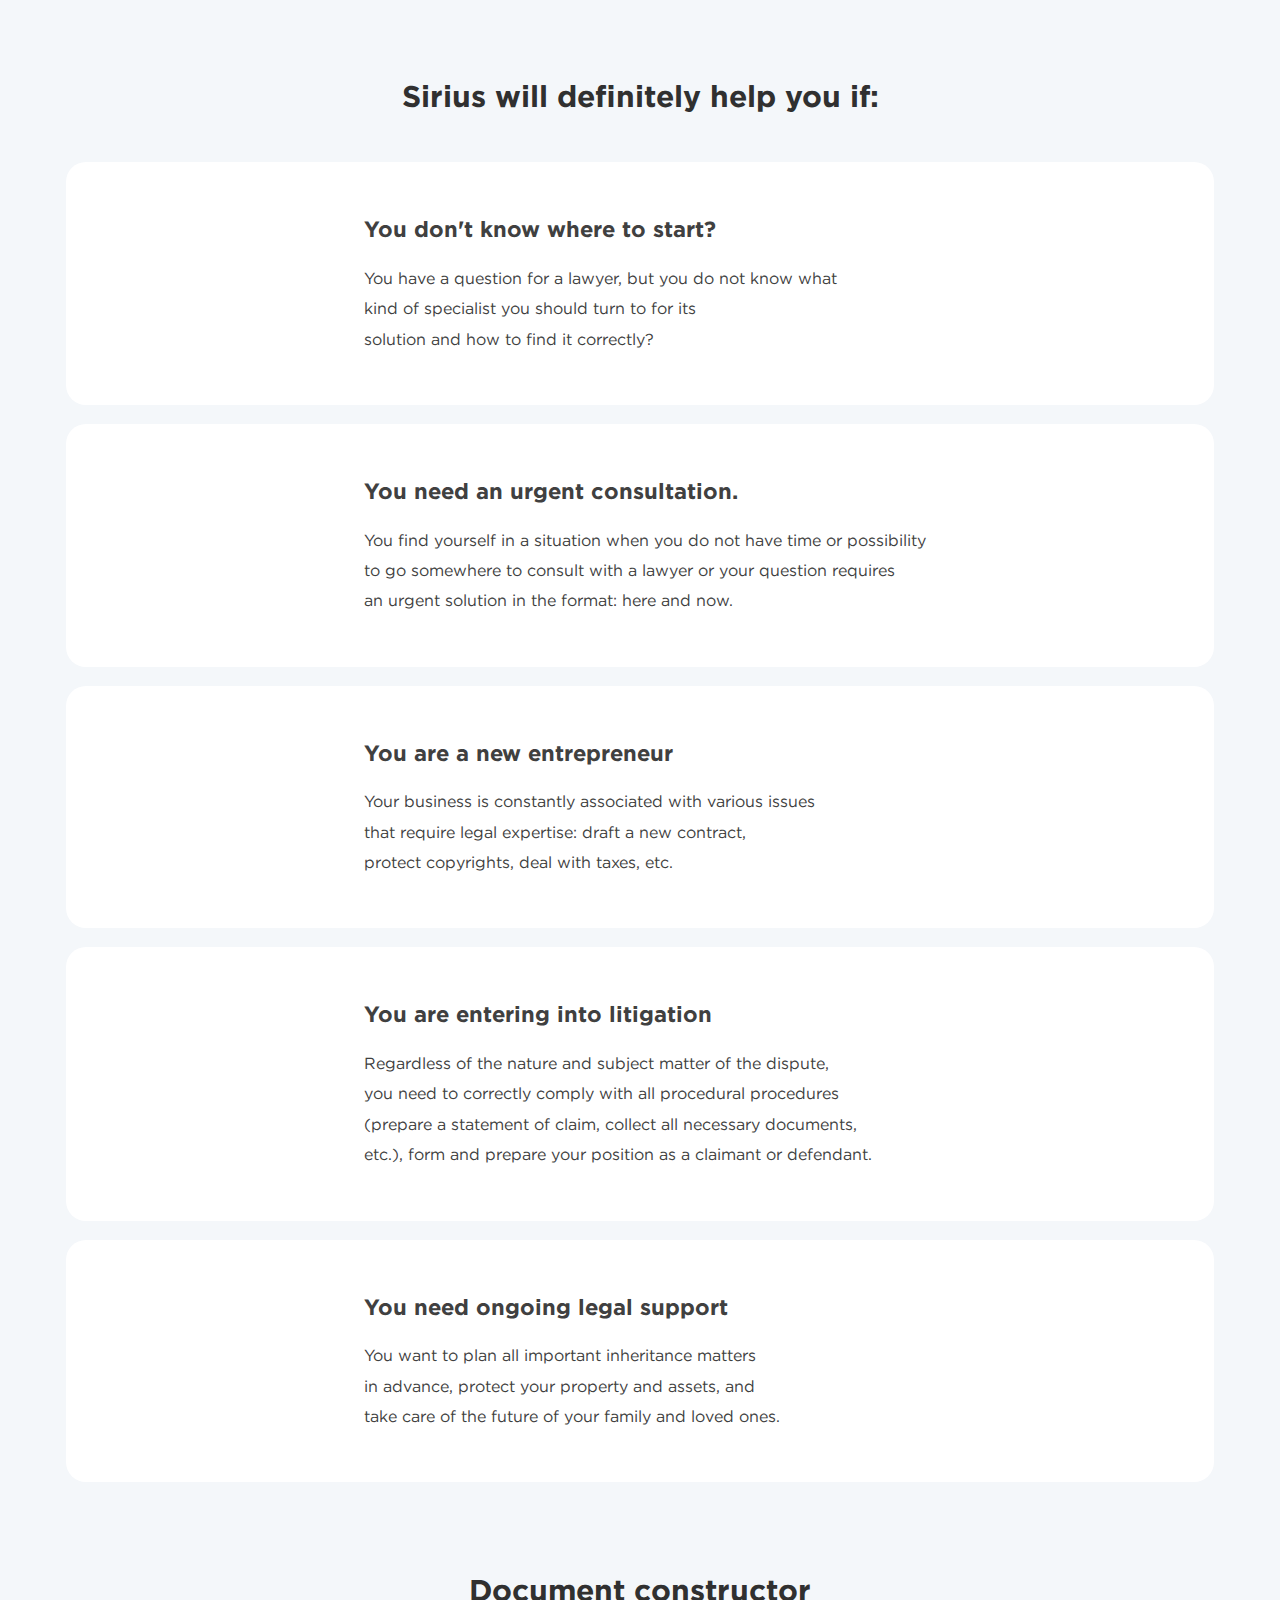
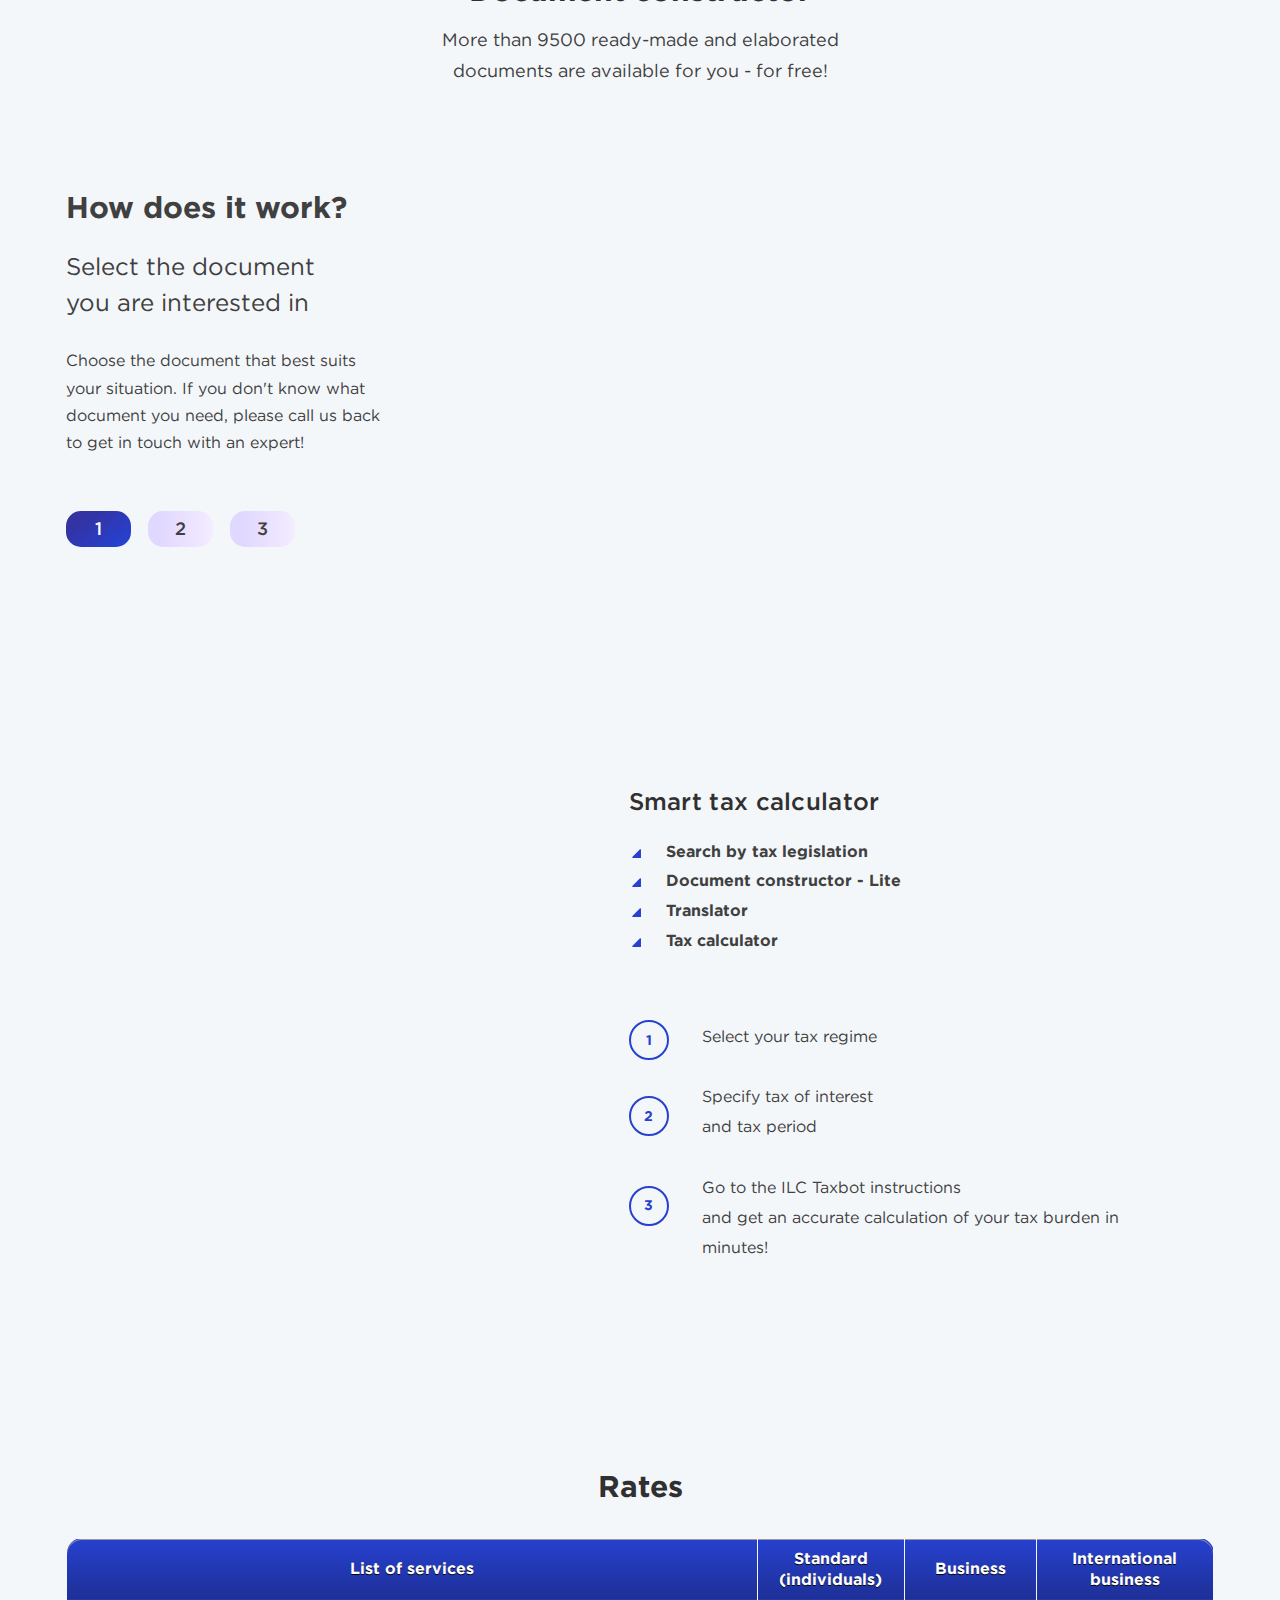
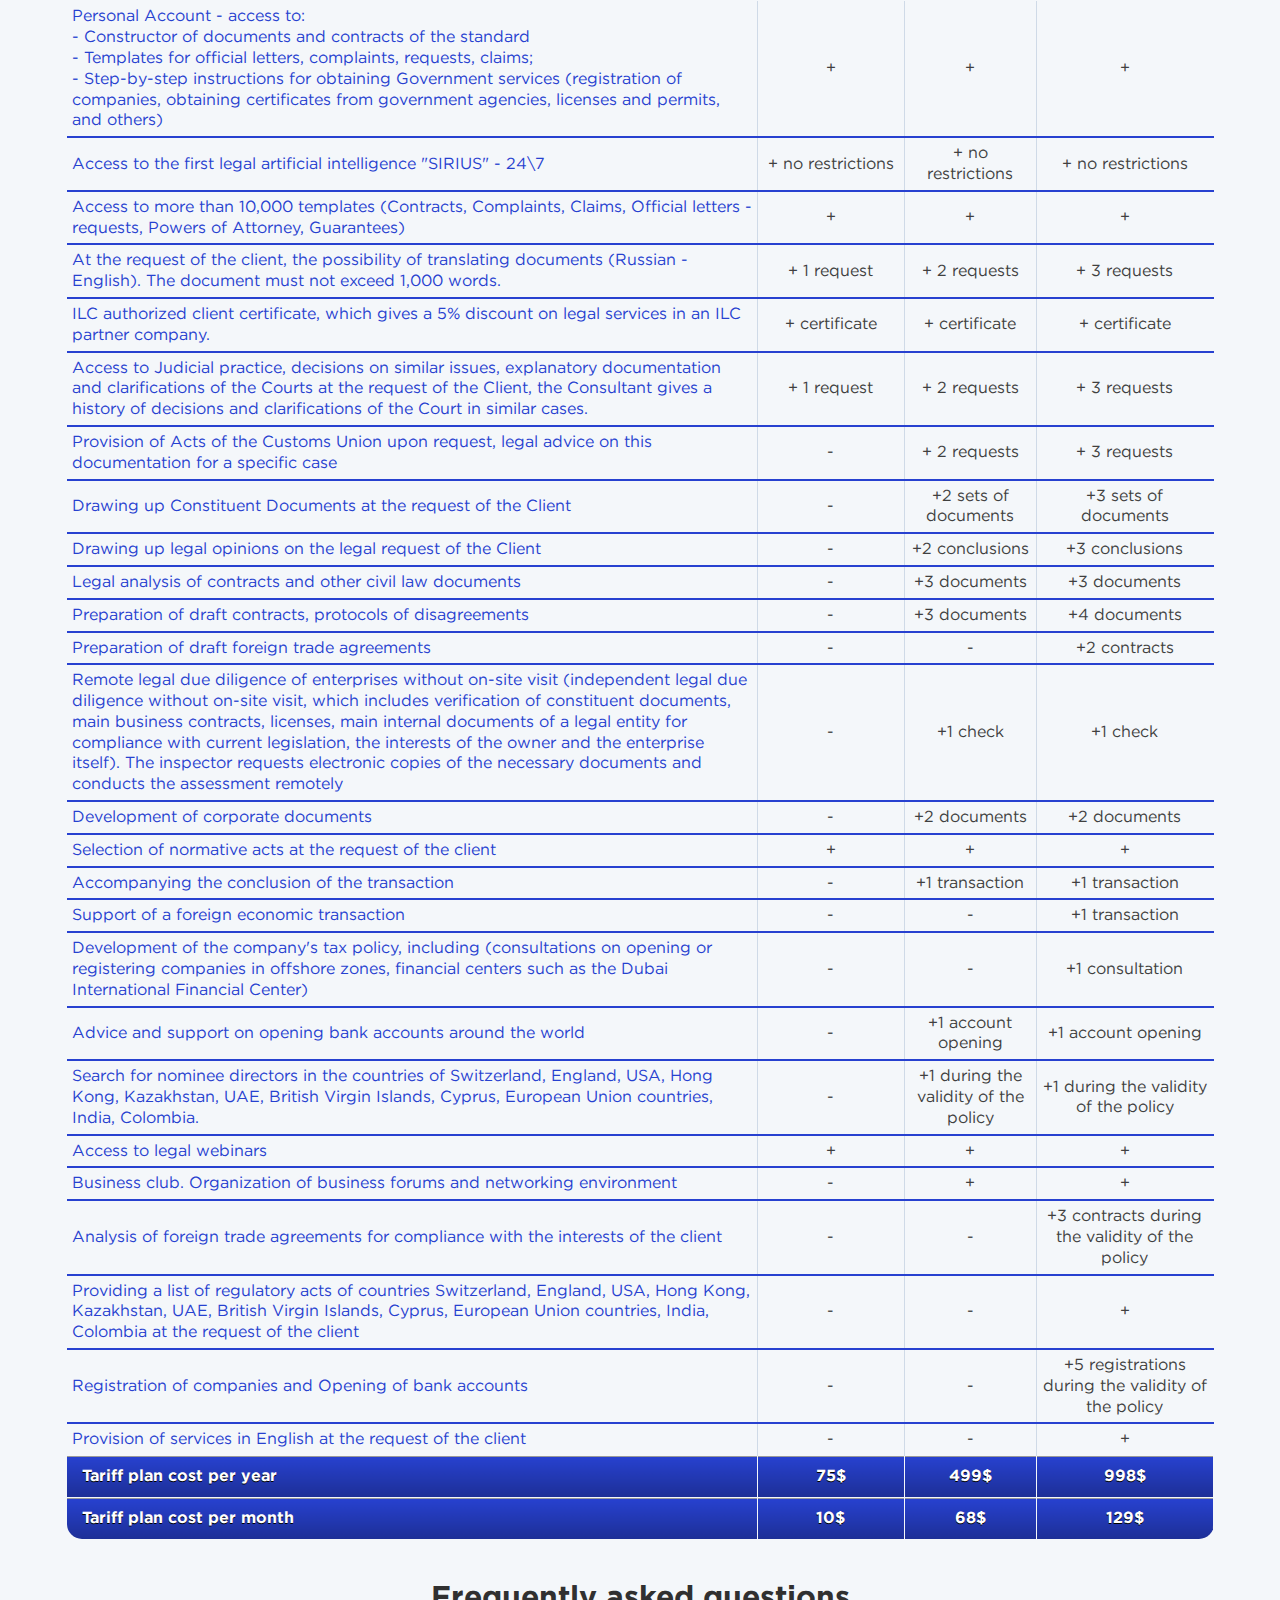
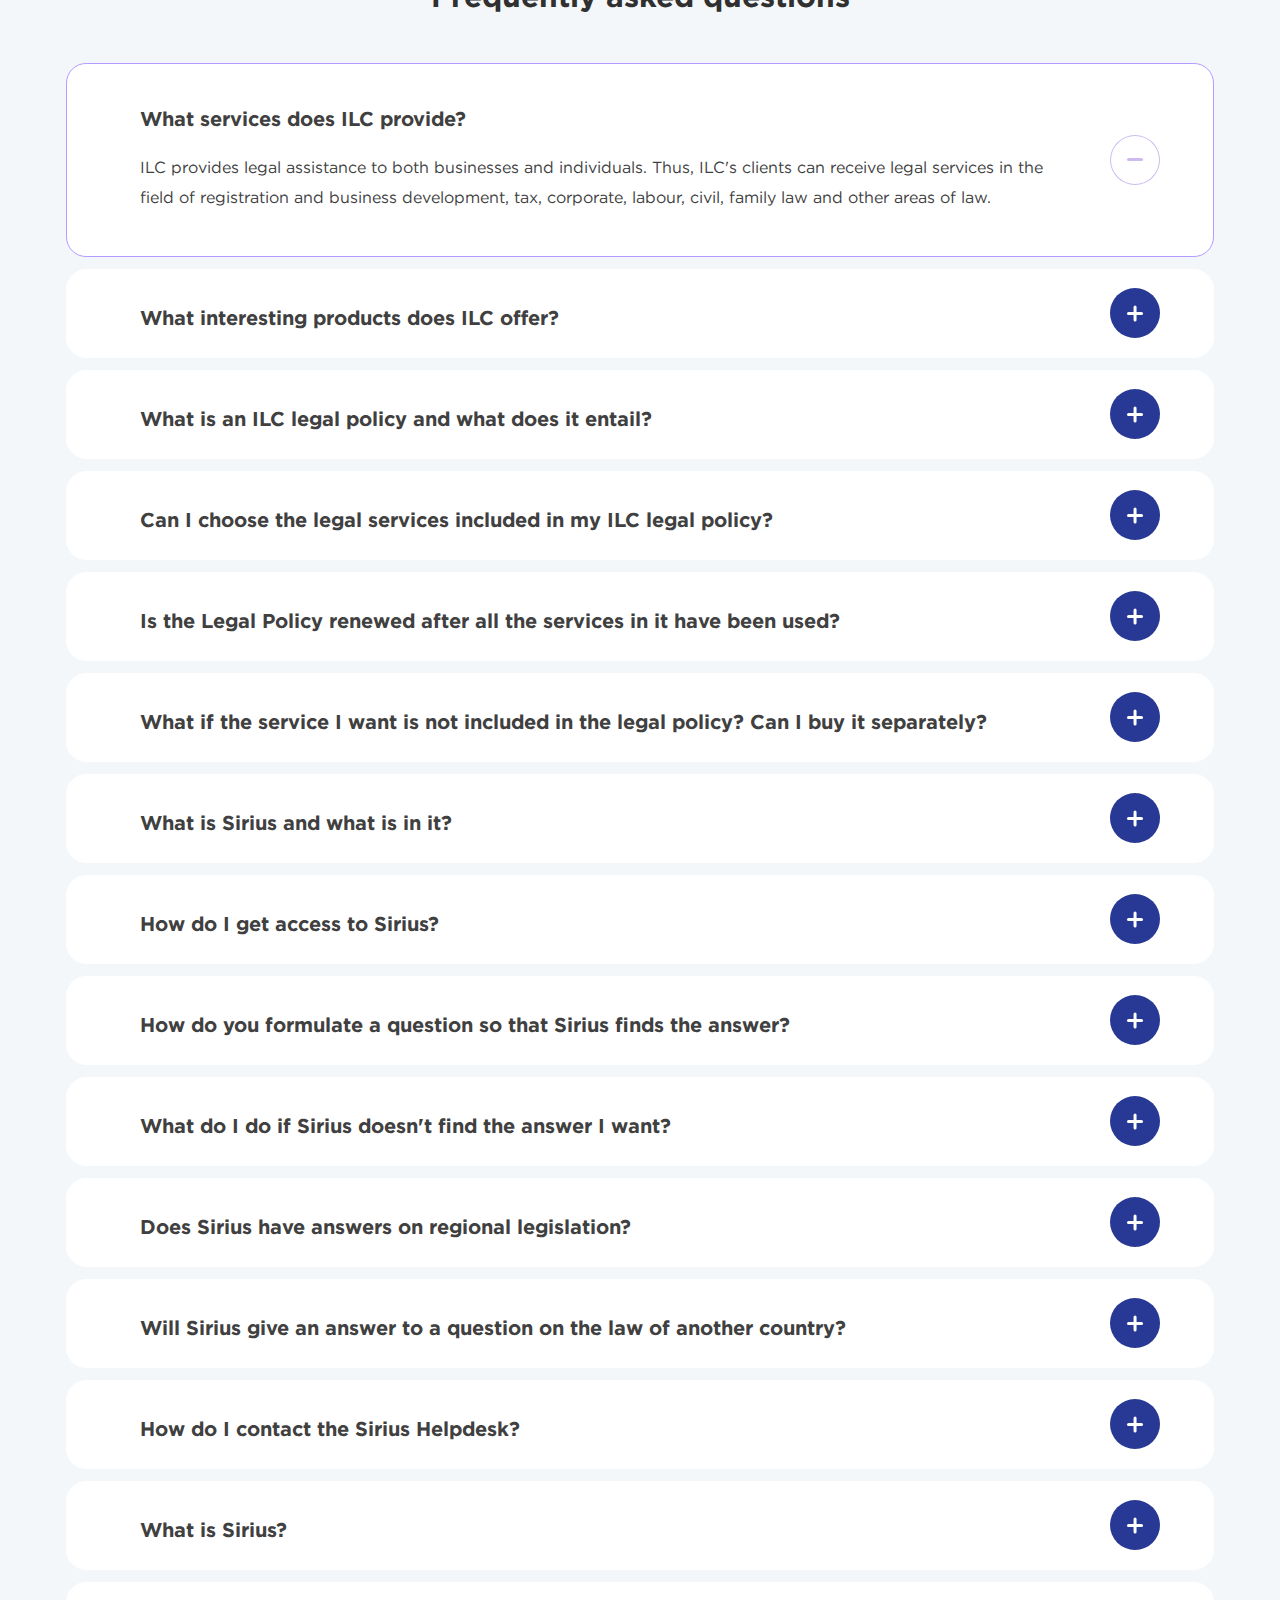
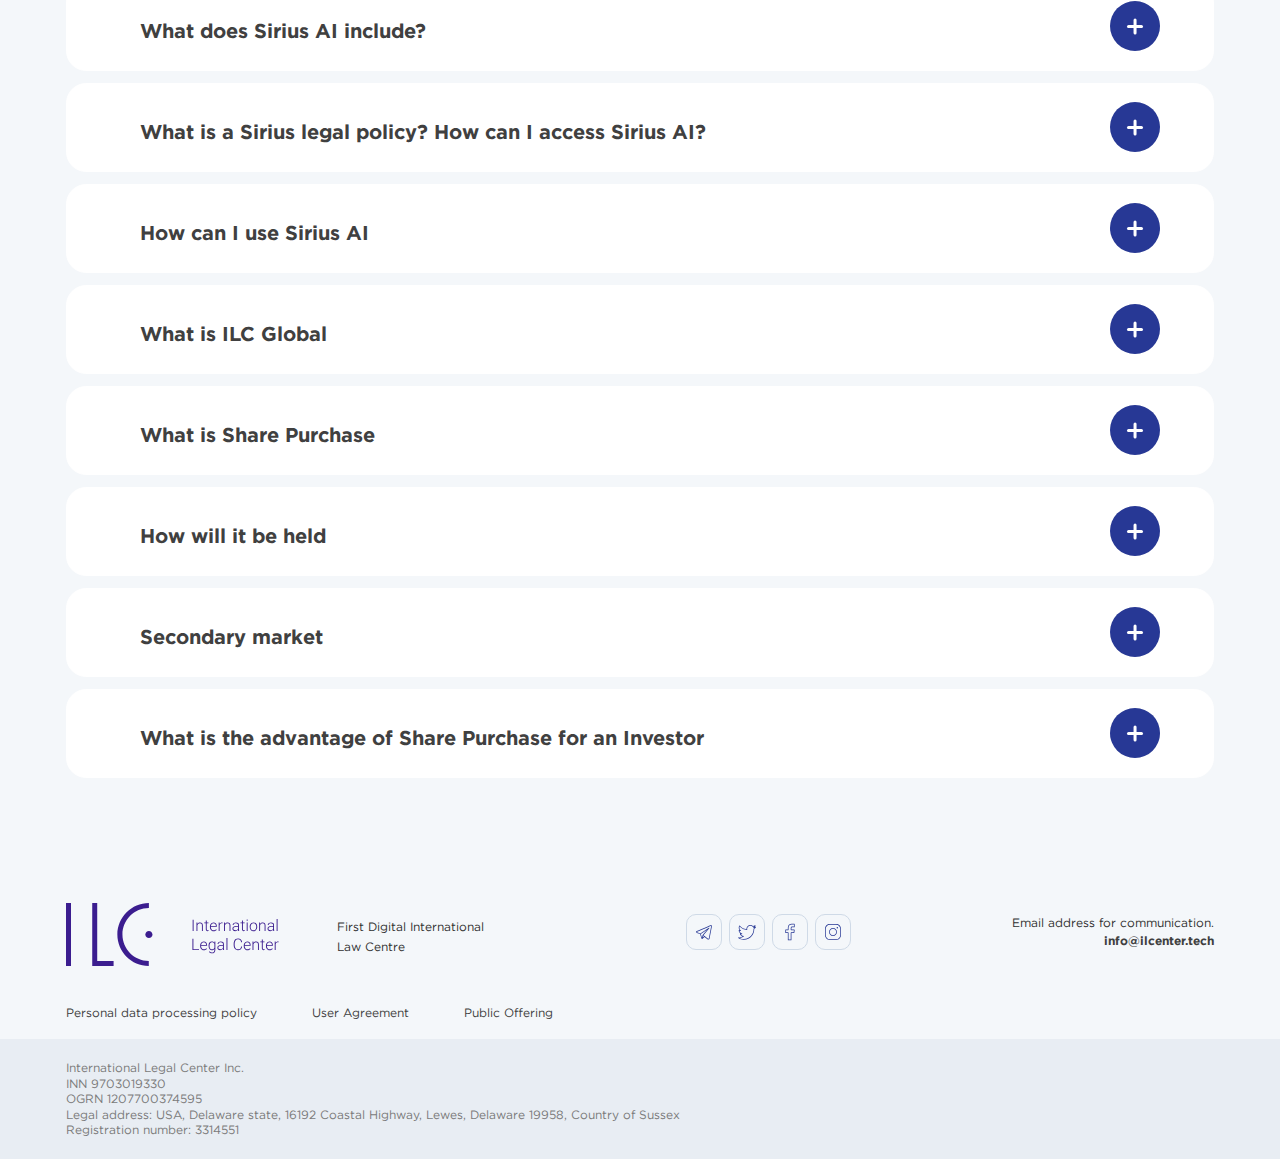
==== commit 00f546ce: "Add files via upload" ====
--- a/index.html
+++ b/index.html
@@ -4915,7 +4915,7 @@
                                     <!-- <img src="img/body/placeholder.svg" class="lazy" data-src="img/constructor/constructor-2.png" alt=""> -->
                                     <!-- <img src="img/body/placeholder.svg" class="lazy" data-src="img/constructor/NEWimageCOnstructor.jpeg" alt=""> -->
                                     <!-- <img src="img/body/placeholder.svg" class="lazy" data-src="img/constructor/employment-contract-template.webp" alt=""> -->
-                                    <img src="img/body/placeholder.svg" class="lazy" data-src="img/constructor/new.png" alt="">
+                                    <img src="img/body/placeholder.svg" class="lazy" data-src="img/constructor/New.png" alt="">
                                     <!-- <iframe src="/docs/Constructor.pdf" style="width:512px; height:400px;" frameborder="0" allow="autoplay"></iframe> -->
                                 </div>
                                 <div class="constructor__cards constructor__cards-btn-download" data-target-tab="3">
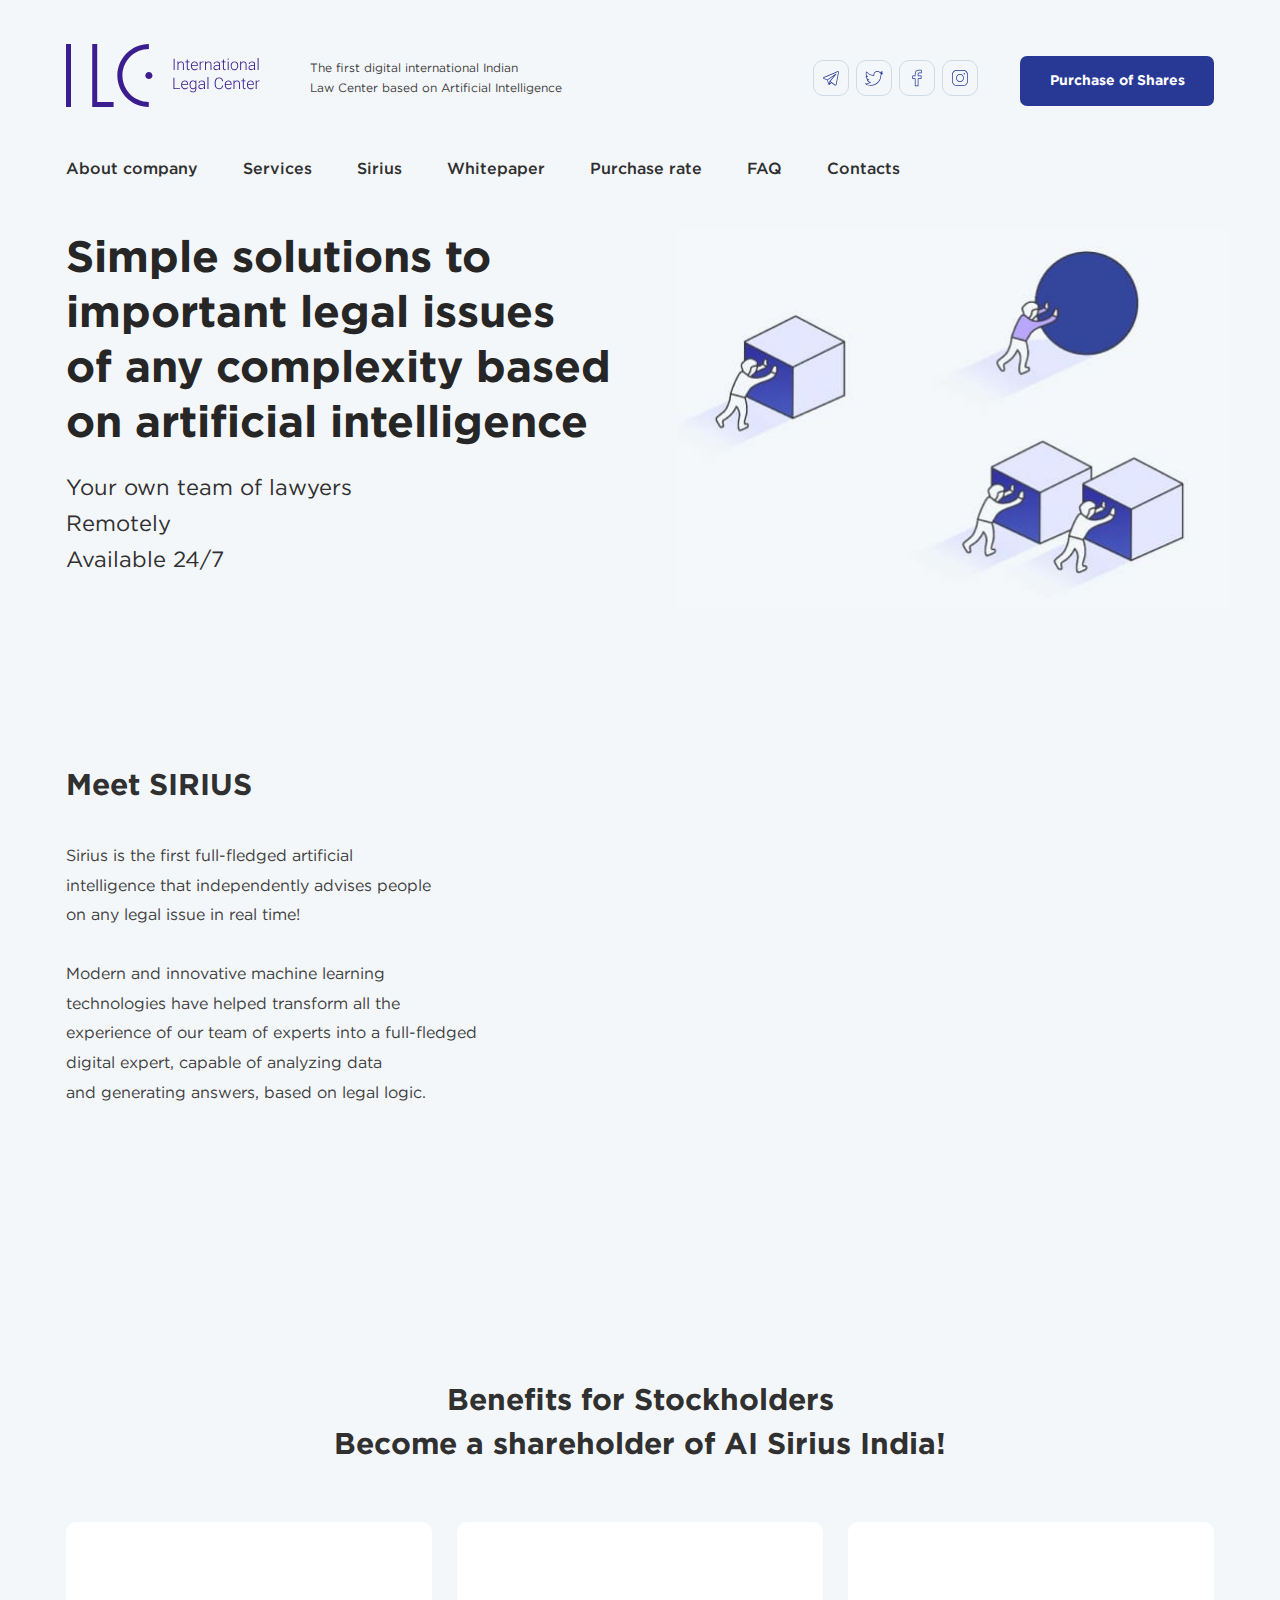
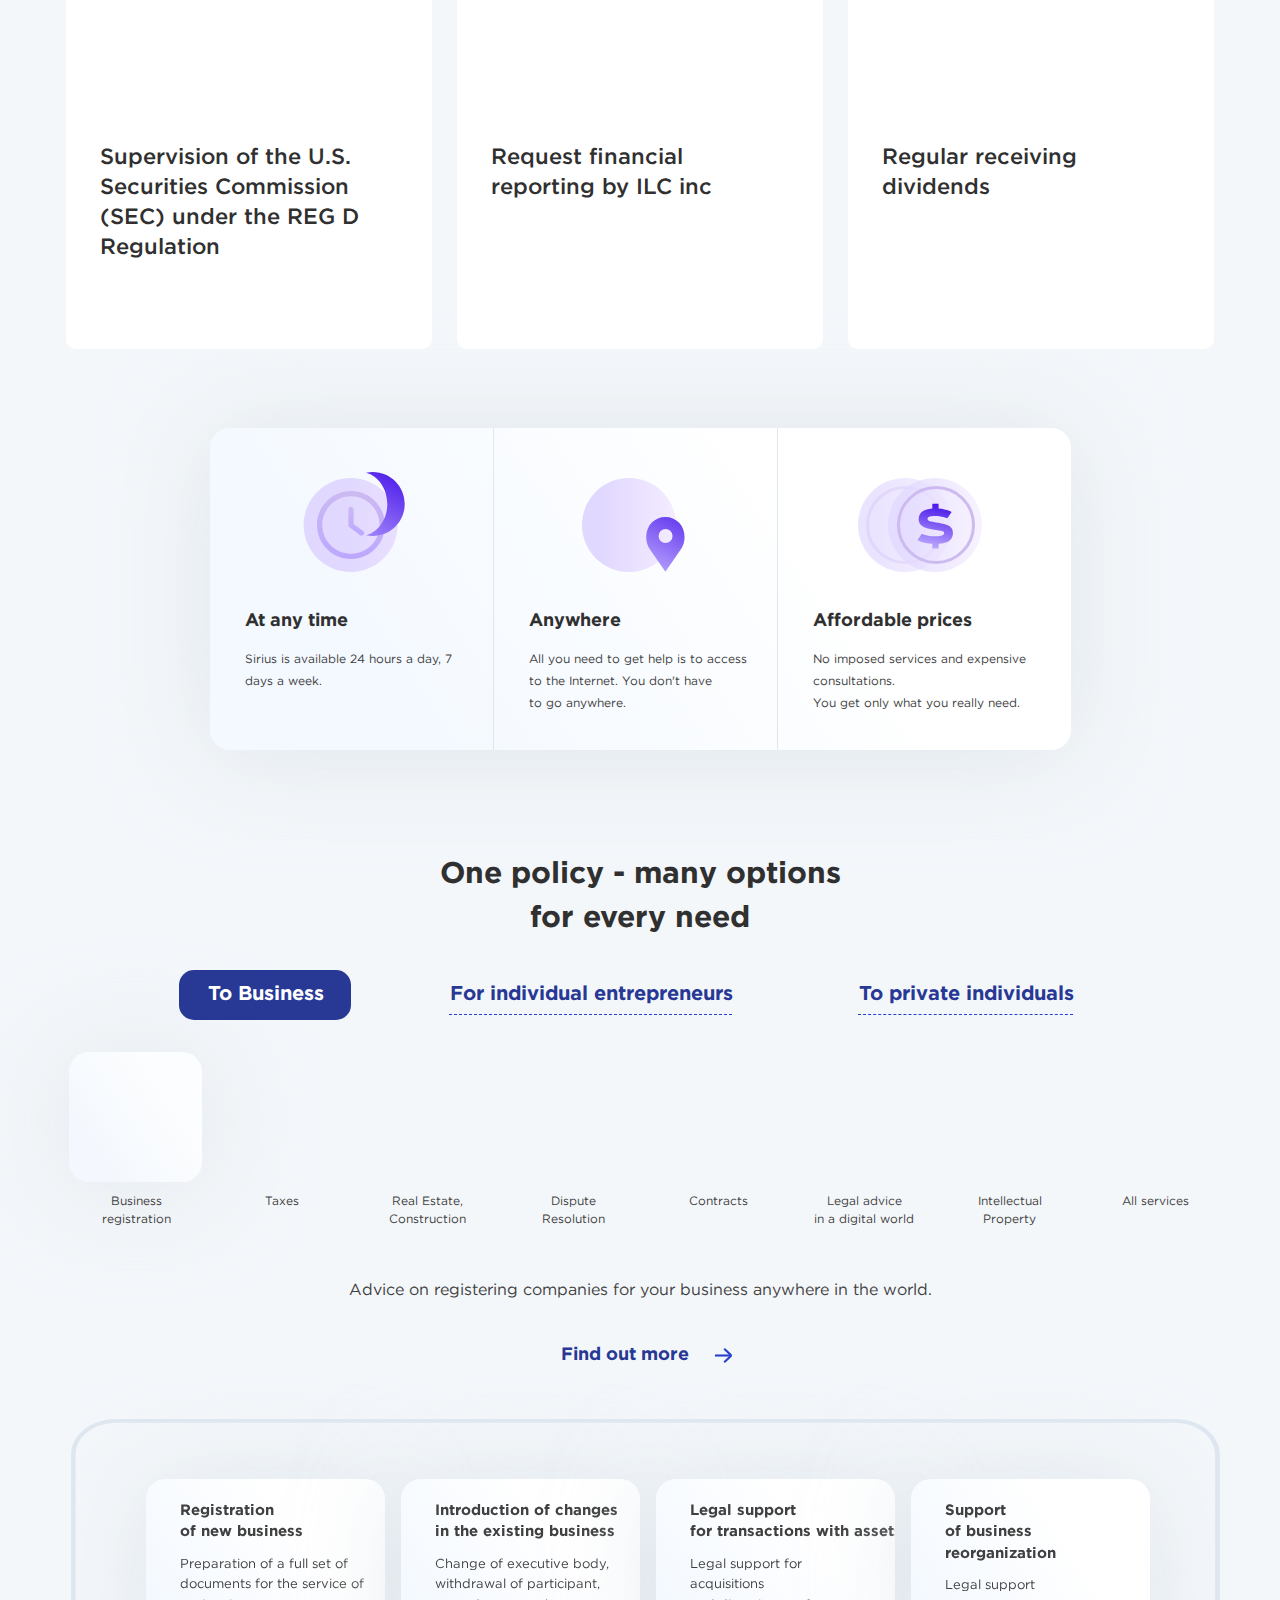
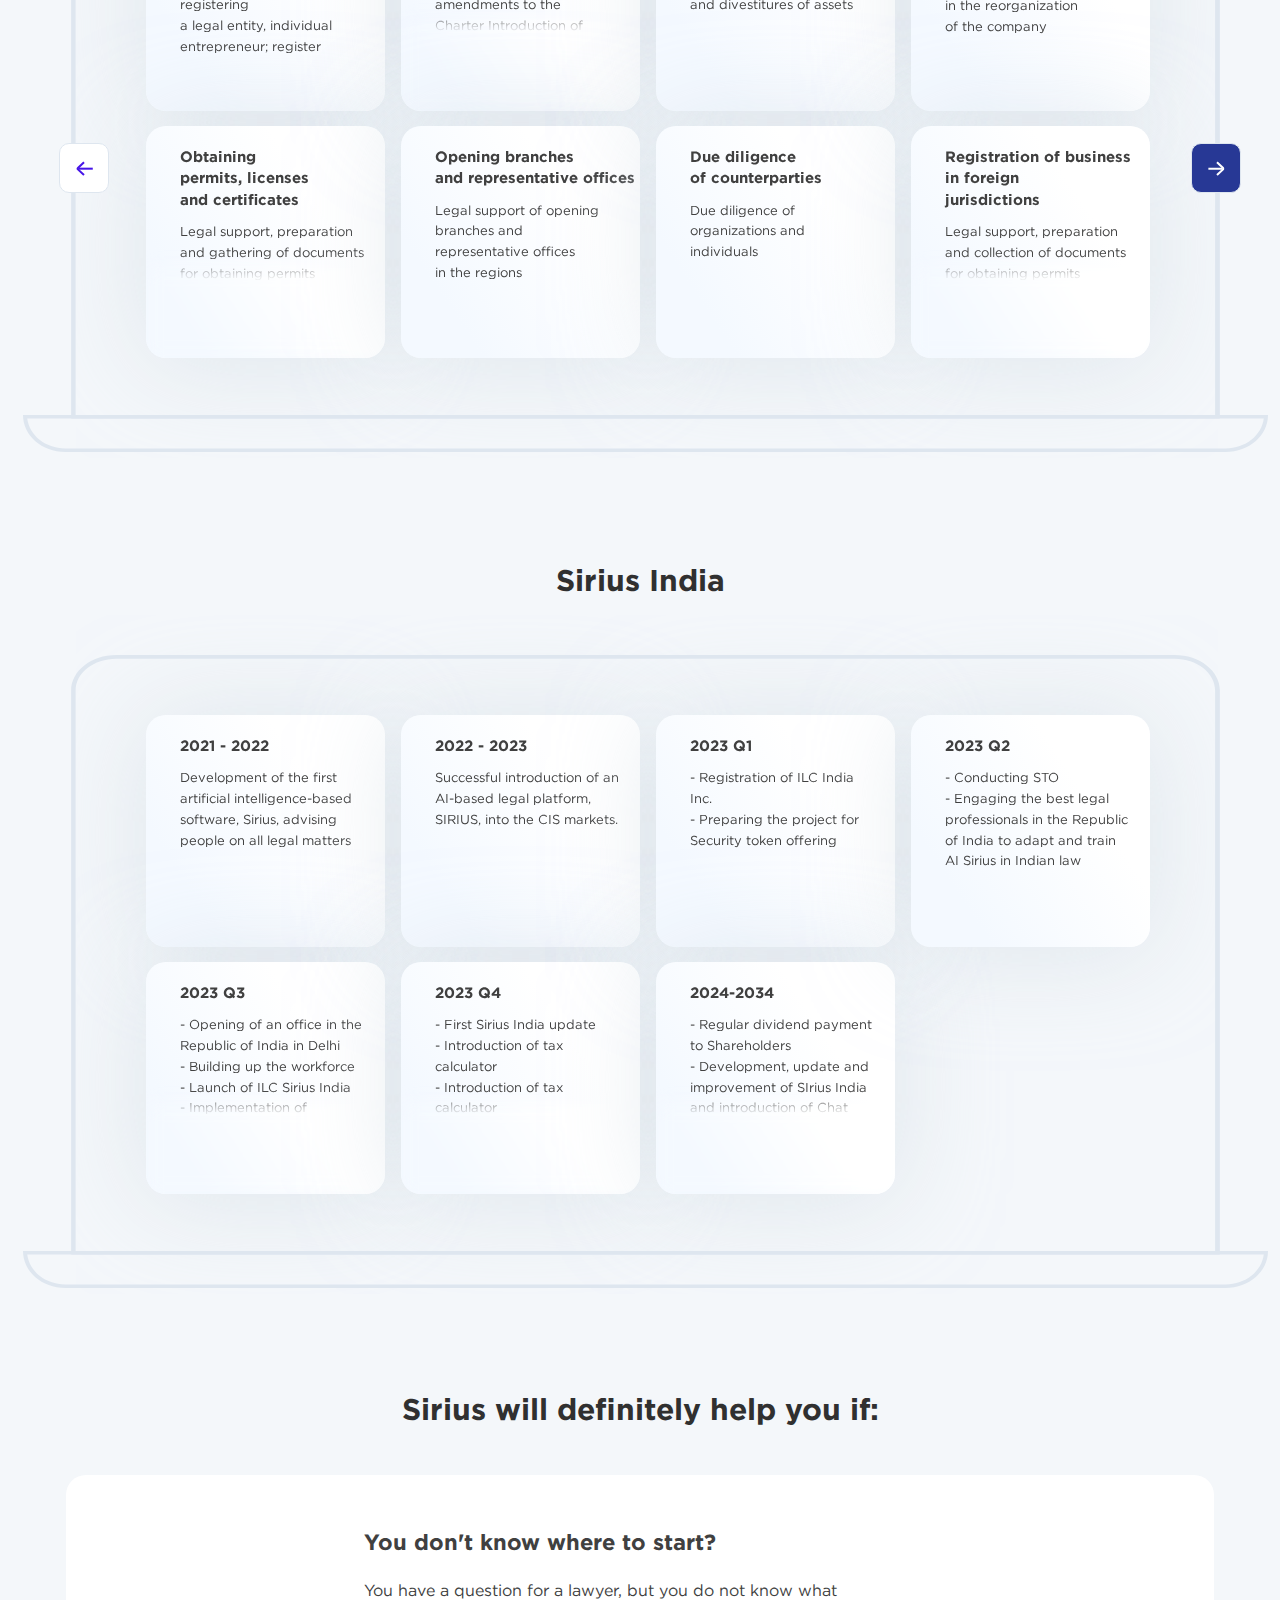
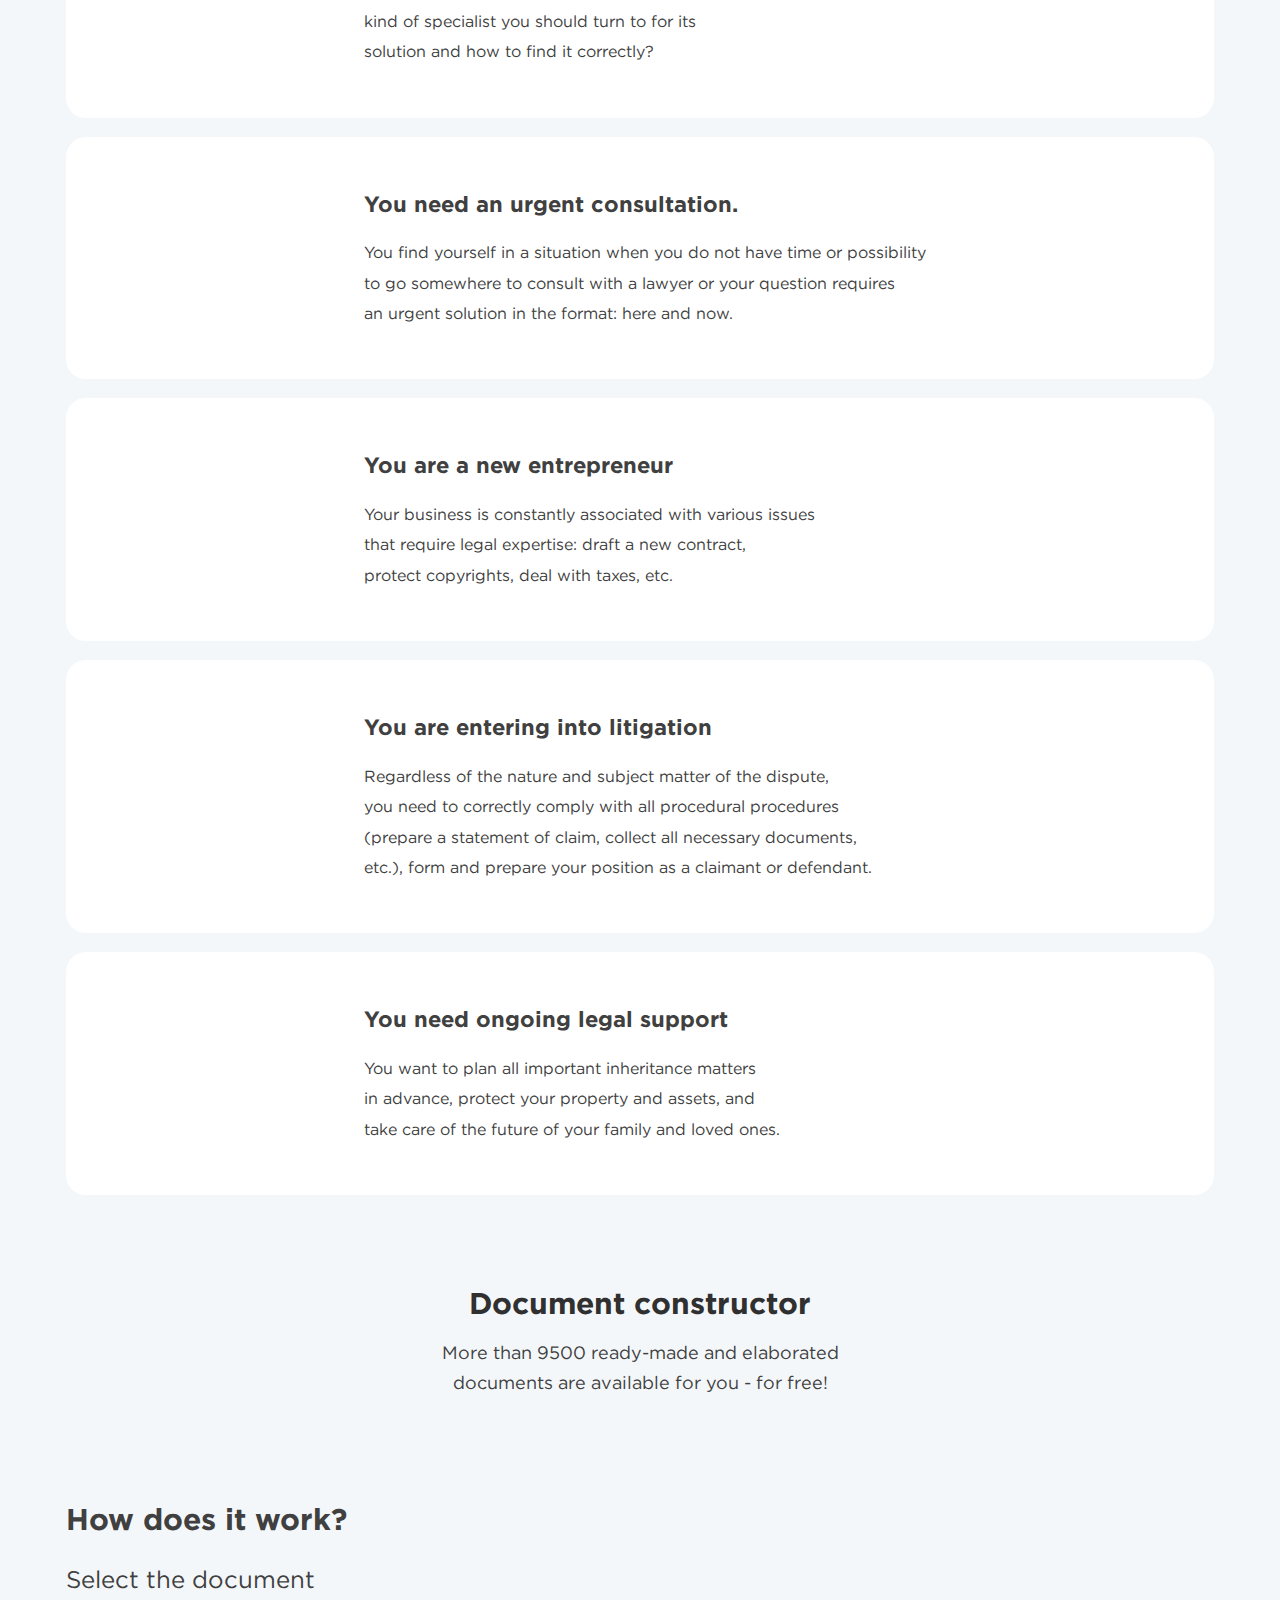
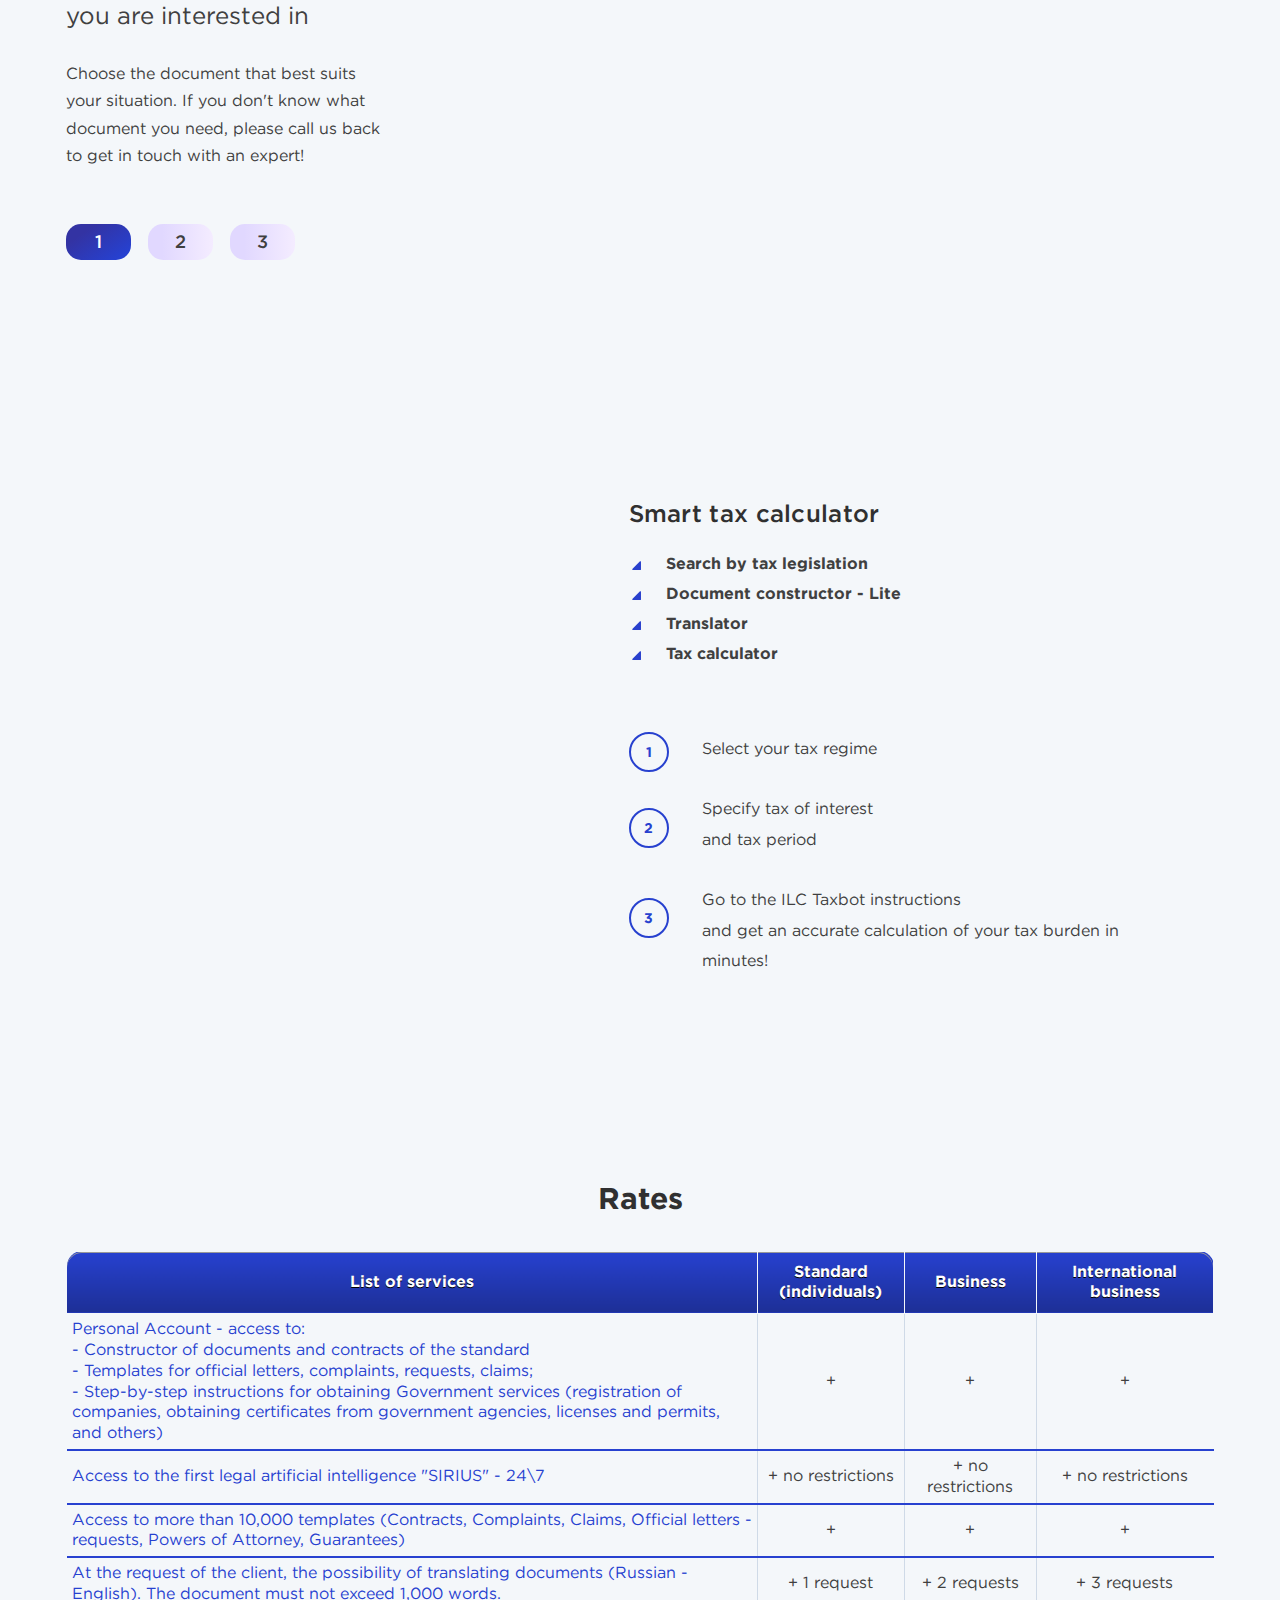
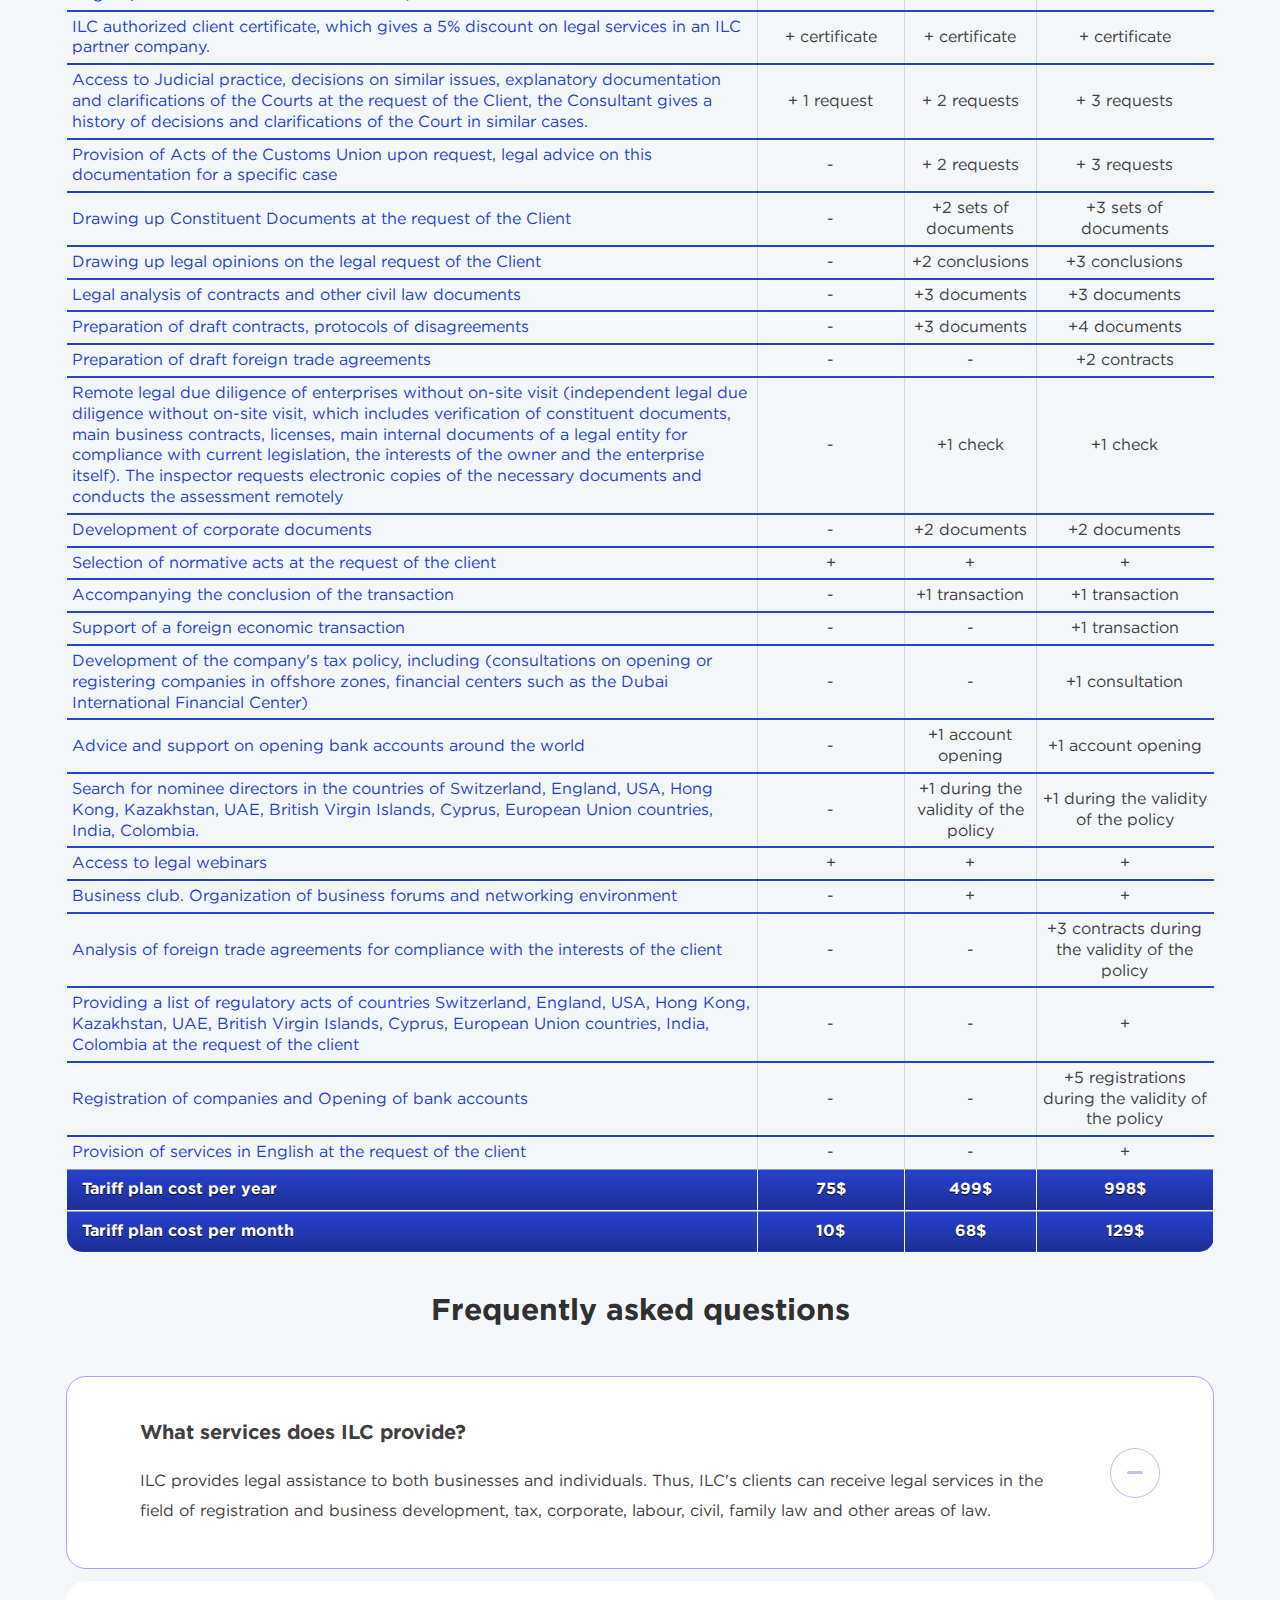
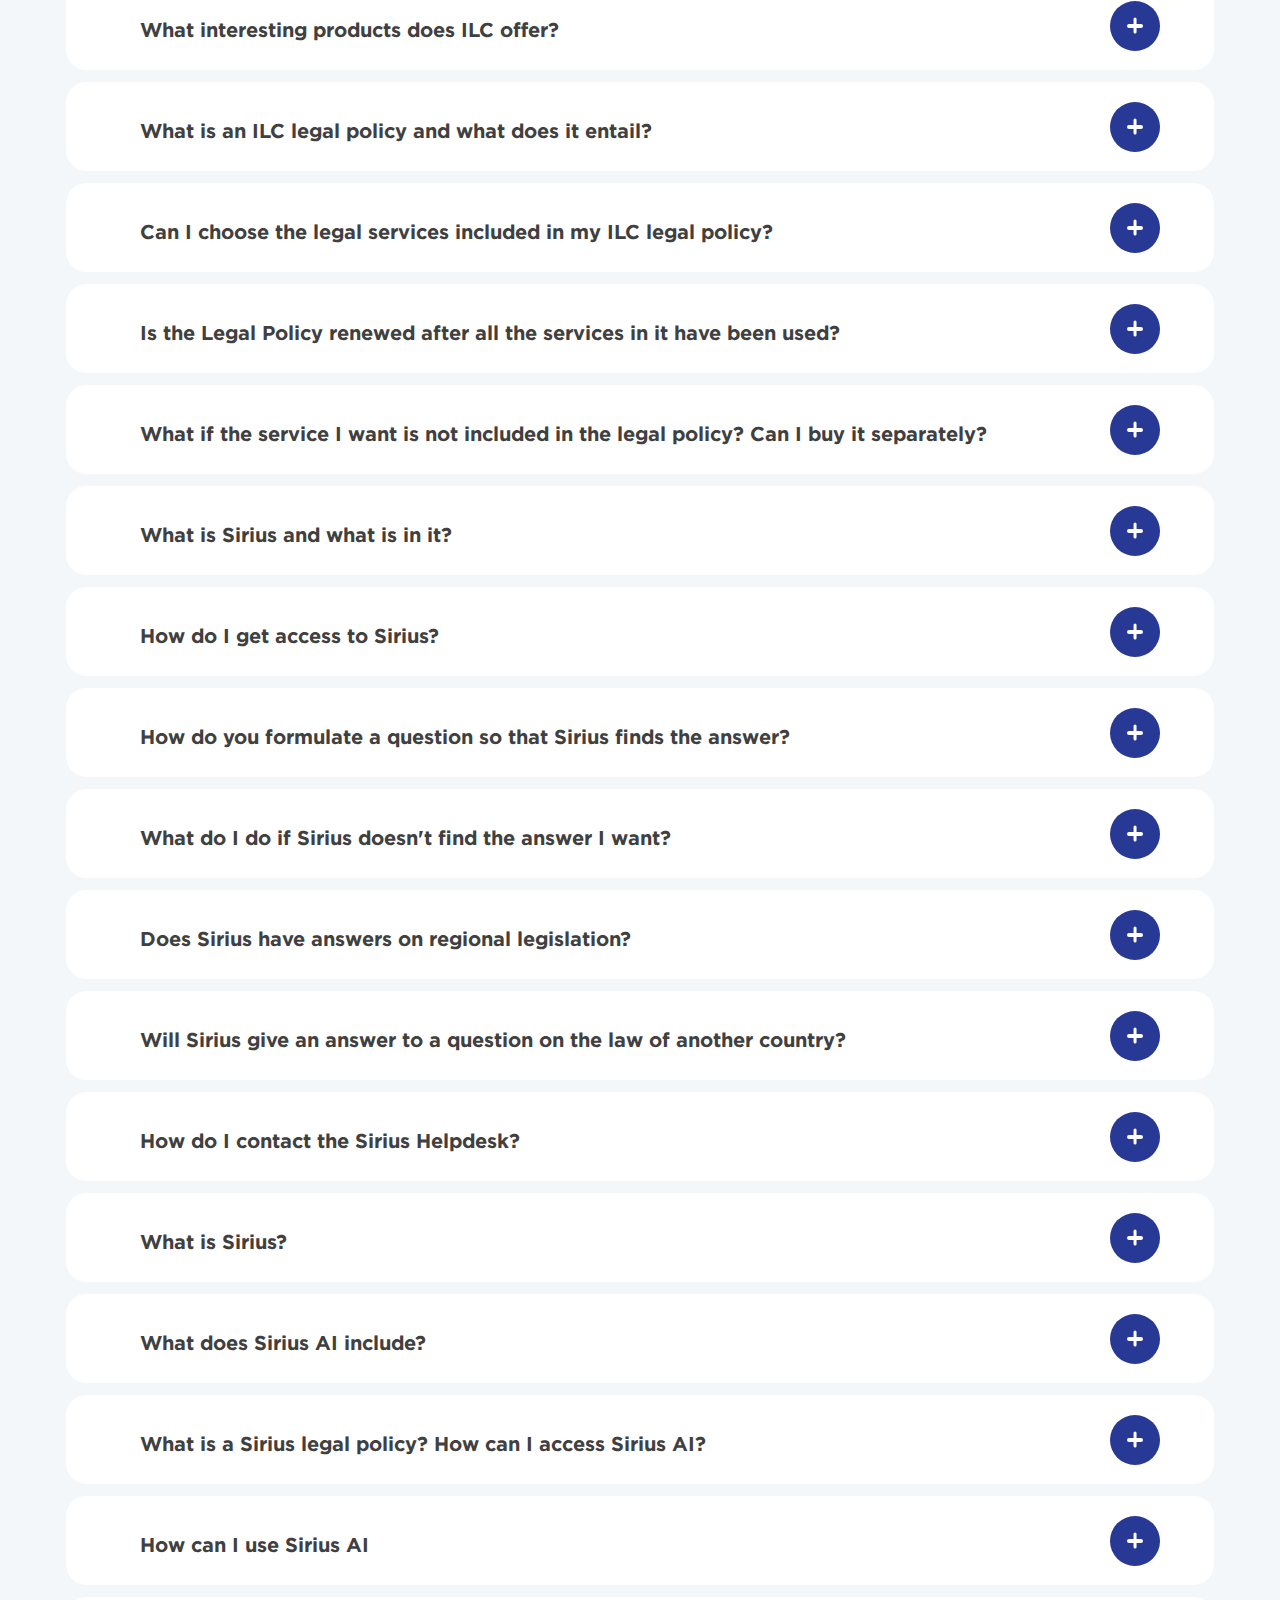
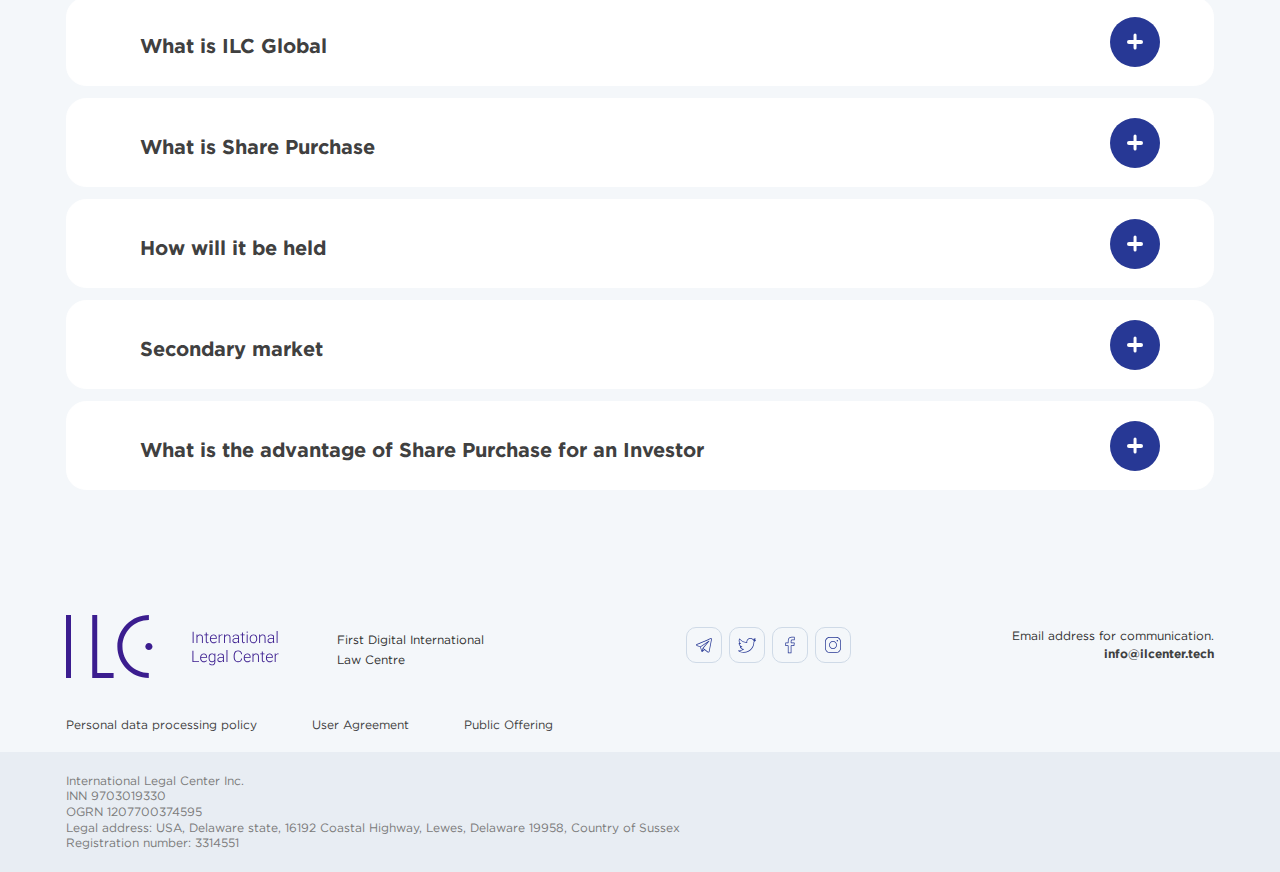
==== commit 4d2b7585: "Add files via upload" ====
--- a/index.html
+++ b/index.html
@@ -91,7 +91,7 @@
                     </ul>
                 </div>
                 <div class="header__login">
-                    <a class="btn btn-primary" href="https://sirius-ai.online/site/login#enter" target="_blank">Purchase of Shares</a>
+                    <a class="btn btn-primary" href="https://sirius-ai.online/buyshares" target="_blank">Purchase of Shares</a>
                 </div>
                 <nav class="header__nav">
                     <ul>
@@ -245,11 +245,11 @@
                                         <h3>
                                             Supervision of the U.S. Securities Commission (SEC) under the REG D Regulation
                                         </h3>
-                                        <p>
+                                        <!-- <p>
                                             An asset backed by value in a market that is currently dominated by stocks that have no intrinsic value.
                                             <br>
                                             The opportunity to invest in Online legal services for foreign buyers who may not be able to invest directly in India due to the lack of international and local operational experts.
-                                        </p>
+                                        </p> -->
                                     </div>
                                 </div>
                             </div>
@@ -262,13 +262,13 @@
                                         <h3>
                                             Request financial reporting by ILC inc
                                         </h3>
-                                        <p>
+                                        <!-- <p>
                                             Shareholders have several potential ways to profit from the purchase of shares:
                                             <br>
                                             Over time, it is expected that the shares may reflect an increase in the fair value of the Target Assets. This aspect should be more explicit as soon as the secondary market becomes available.
                                             <br>
                                             Also, part of the Target Assets can be leased to third parties, which generates an additional revenue stream (although this will not be the main goal of our investment strategy).
-                                        </p>
+                                        </p> -->
                                     </div>
                                 </div>
                             </div>
@@ -281,12 +281,12 @@
                                         <h3>
                                             Regular receiving dividends
                                         </h3>
-                                        <p>
+                                        <!-- <p>
                                             
                                             Under certain conditions described below, shareholders will be entitled to periodic payments in the form of air drops from the income of the existing Online Legal Platform created by the Target Assets, in addition to sales revenue;
                                             <br>
                                             Profit distribution will be carried out through (i) air drops in ETH; or (ii) air drops in Stable Coin.
-                                        </p>
+                                        </p> -->
                                     </div>
                                 </div>
                             </div>
@@ -4977,7 +4977,7 @@
                                     </div>
                                     <div class="calculator__messages-text">
                                         <p>
-                                            Hello Ilya!
+                                            Hello Johnson!
                                         </p>
                                         <br>
                                         <p>
--- a/css/style.css
+++ b/css/style.css
@@ -4649,6 +4649,9 @@
   .acquaintance__bottom{
     margin-top: 450px;
   }
+  .legal-policy__wrap {
+    margin-top: 100px;
+  }
   .polis__img-back{
     left:60px;
   }
@@ -4657,7 +4660,7 @@
   }
 
   .acquaintance__right{
-    top: 550px;
+    top: 350px;
   }
   .constructor__cards:nth-child(3) {
     margin-left: 10%;
